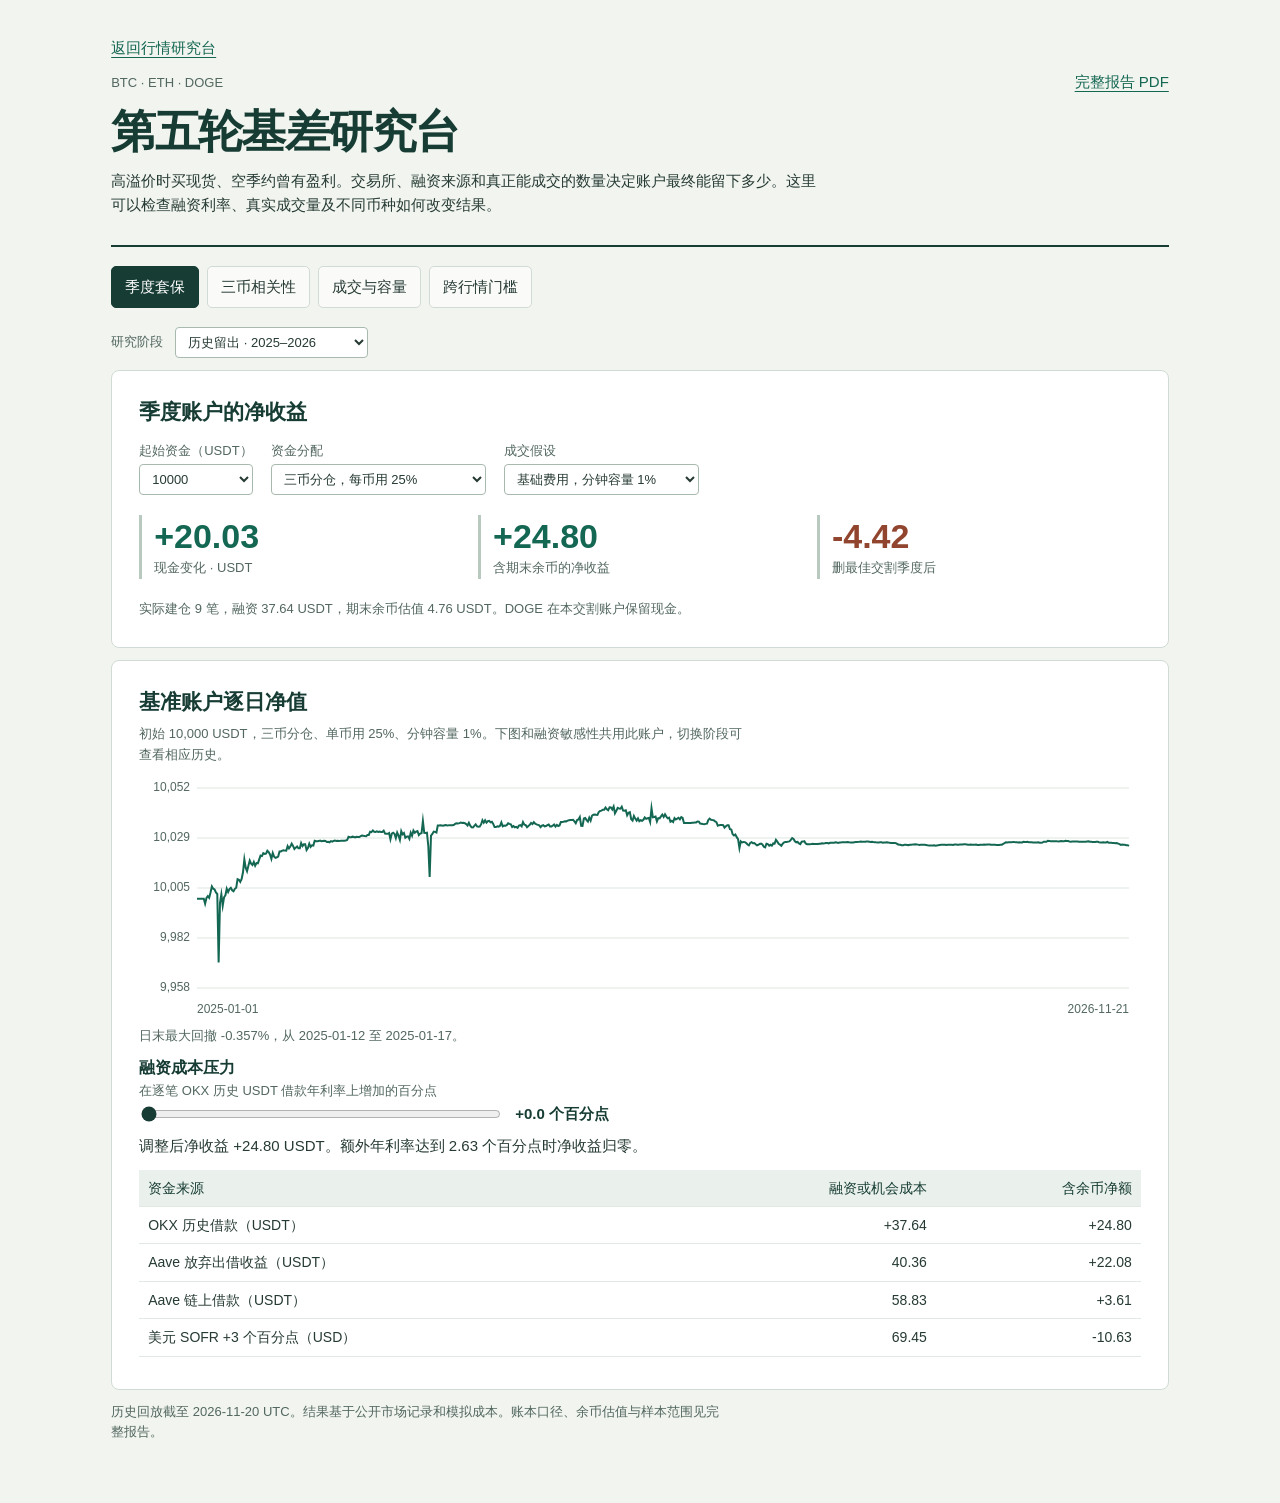
==== basis.html @ 9ad995b1 "Publish installable research dashboard and offline market data support" ====
<!doctype html><html lang="zh-CN"><meta charset="utf-8"><meta name="viewport" content="width=device-width,initial-scale=1"><meta name="theme-color" content="#153e35"><title>第五轮基差研究台 · BTC ETH DOGE</title><style>
:root{color-scheme:light;--ink:#163c33;--fg:#263a34;--muted:#52675f;--hair:#d1dbd5;--bg:#f1f4ef;--paper:#fff;--rise:#146752;--fall:#91452e}*{box-sizing:border-box}body{margin:0;background:var(--bg);color:var(--fg);font:15px/1.6 "Inter","Microsoft YaHei",sans-serif}main{max-width:1160px;margin:auto;padding:32px clamp(14px,4vw,52px) 52px}header{border-bottom:2px solid var(--ink);padding:4px 0 20px}header a,a{color:var(--rise);text-underline-offset:4px}header a{float:right}h1,h2,h3,p{margin:0}h1{color:var(--ink);letter-spacing:-.035em;font-size:clamp(28px,4vw,45px);line-height:1.22;margin:11px 0 9px}h2{font-size:21px;line-height:1.35;color:var(--ink)}h3{font-size:16px;color:var(--ink)}.meta{color:var(--muted);font-size:13px}.bar{display:flex;flex-wrap:wrap;gap:8px;align-items:center;margin:19px 0}.bar button{border:1px solid var(--hair);border-radius:5px;background:#fafbf9;padding:8px 13px;font:inherit;cursor:pointer;color:var(--fg)}.bar button[aria-pressed=true]{background:var(--ink);color:white;border-color:var(--ink)}section[hidden]{display:none}article{padding:clamp(14px,3vw,27px);border:1px solid var(--hair);border-radius:8px;background:var(--paper);margin:12px 0}.controls{display:flex;gap:12px 18px;flex-wrap:wrap;align-items:end;margin:14px 0}label{font-size:13px;color:var(--muted);display:grid;gap:3px}select{border:1px solid #a8b9ae;border-radius:4px;padding:6px 25px 6px 8px;color:var(--fg);background:#fff;font:inherit}p{max-width:85ch;margin:8px 0}.metrics{display:grid;grid-template-columns:repeat(3,minmax(0,1fr));gap:15px;margin:20px 0}.metrics>div{border-left:3px solid #b8cac0;padding-left:12px}.num{font-variant-numeric:tabular-nums;font-size:clamp(21px,3.3vw,34px);font-weight:650;color:var(--ink);line-height:1.25}.pos{color:var(--rise)}.neg{color:var(--fall)}.sub{display:block;color:var(--muted);font-size:13px}.graph{width:100%;height:245px;display:block}.table{overflow:auto;margin:12px 0 5px}table{border-collapse:collapse;width:100%;font-variant-numeric:tabular-nums;font-size:14px}th,td{text-align:right;padding:7px 9px;border-bottom:1px solid #e2e8e3;white-space:nowrap}th:first-child,td:first-child{text-align:left}thead{background:#eaf1ec}th{font-weight:550;color:var(--ink)}.rule{color:var(--muted);font-size:13px}.inline{display:flex;gap:12px;align-items:center;flex-wrap:wrap}input[type=range]{accent-color:var(--ink);width:min(360px,70vw)}output{font-weight:650;color:var(--ink)}a:focus-visible,button:focus-visible,select:focus-visible,input:focus-visible{outline:3px solid #ce893a;outline-offset:3px}@media(max-width:560px){main{padding-top:16px}.metrics{gap:8px}.metrics>div{padding-left:7px}.sub{font-size:12px}.graph{height:214px}.bar{gap:5px}.bar button{font-size:13px;padding:7px 8px}article{border-radius:5px}h2{font-size:18px}}
</style><main><header><a href="./" style="float:none;display:inline-block;margin:0 0 .65rem">返回行情研究台</a><br><a href="./basis.pdf">完整报告 PDF</a><span class="meta">BTC · ETH · DOGE</span><h1>第五轮基差研究台</h1><p>高溢价时买现货、空季约曾有盈利。交易所、融资来源和真正能成交的数量决定账户最终能留下多少。这里可以检查融资利率、真实成交量及不同币种如何改变结果。</p></header>
<nav class="bar" aria-label="研究主题"><button data-tab="carry" aria-pressed="true">季度套保</button><button data-tab="corr" aria-pressed="false">三币相关性</button><button data-tab="execution" aria-pressed="false">成交与容量</button><button data-tab="hurdle" aria-pressed="false">跨行情门槛</button></nav><label class="inline">研究阶段 <select id="period"><option value="holdout">历史留出 · 2025–2026</option><option value="development">开发阶段 · 至 2024 年底</option></select></label>
<section id="hurdle" hidden><article><h2>跨行情的季度入场门槛</h2><p>币安 BTC、ETH 买现货、卖同币币本位季度合约，DOGE 的份额保留现金。只有剩余溢价足以覆盖预估融资、费滑及所选额外余量，策略才尝试开仓。到期前一天按原生手数退出。初始 10,000 USDT。</p><div class="controls"><label>额外到期溢价<select id="extra"><option value="0">0 bp</option><option value="50" selected>50 bp</option><option value="100">100 bp</option><option value="200">200 bp</option></select></label><label>入场和结算费用<select id="hcost"><option value="1">基础费用及滑点</option><option value="2">双倍门槛，双倍费滑</option></select></label><label>每分钟占市场成交量<select id="hcap"><option value=".01">1%</option><option value=".0025">0.25%</option></select></label></div><div id="hresult" aria-live="polite"></div><div class="table" id="hphase"></div><p class="rule">连续账户一行按真实时间结转资金。各年和分段账户独立以 10,000 启动，因此不能将各行相加。现金净额不含余币估值。50 bp 是一个预先列出的观察门槛；2025 年后的历史已用于此前研究。</p></article><article><h2>资金怎样到达交易所</h2><p>2021–2022 年以 Aave V2 债务指数模拟借款利率，后期使用 OKX 逐小时 USDT 借款利率。表内现金已扣利息，未直接扣场外资金转移、链上操作和额外抵押成本。早期基础规则按原生手数的现金盈利 139.66 USDT；同日借还合并的以太坊主网费用代理为 816.40 USDT。</p><p class="rule">历史成交分钟只给出两腿容量估计。排队、分腿时间和合约交割还需用逐笔与盘口复核。</p></article><article><h2>放大本金后能成交多少</h2><p>2025 年第一季只有一组 BTC、ETH 季约机会。按每条现货和期货流水重放，先买币，等待划转，可用数量再开空。</p><div class="controls"><label>钱包本金（USDT）<select id="wallet-seed"><option>1000</option><option>5000</option><option selected>10000</option><option>25000</option><option>50000</option><option>100000</option><option>250000</option><option>1000000</option></select></label><label>划转时间<select id="wallet-lag"><option value="5">5 秒</option><option value="60">60 秒</option></select></label><label>逐笔参与上限<select id="wallet-cap"><option value=".01">1%</option><option value=".0025">0.25%</option></select></label></div><p id="wallet-result" aria-live="polite"></p><div class="table" id="wallet-detail"></div><p class="rule">交易所利率采用历史 OKX 资金价格。Aave V3 按区块利息指数计息，包含同日借还的链费代理。未售余币单列估值。</p></article>
<article><h2>三所永续的前瞻对照</h2><p>2026 年 11 月 21 日，148 轮公开盘口覆盖三个预定决策时点。每腿最高 500 USDT，预定持仓六分钟。九个候选均未跨过费滑和资金门槛。</p><div class="table" id="forward-control"></div><p class="rule">对照组强制尝试当时最优差价，八组双腿开平，另一次 DOGE 未能同步入场。多次观测来自同一个周六，公开挂单仍可撤销。</p></article>
<article><h2>用永续保护尚未套保的现货</h2><p>沿用 2025 年第一季度的双币逐笔回放。选定临时套保比例后，可以看到方向风险少了多少，以及预留保证金对剩余现金的影响。</p><div class="controls"><label>临时永续保护比例<select id="bridge-frac"><option value="0">0%</option><option value=".25">25%</option><option value=".5" selected>50%</option><option value=".75">75%</option><option value="1">100%</option></select></label><label>临时腿费用与滑点<select id="bridge-fees"><option value="1">基础</option><option value="2" selected>双倍</option></select></label></div><div class="table" id="bridge-values"></div><p class="rule">风险按未对冲美元金额乘以持续时间计算。开单采用当时 BTC 永续最低 100 USDT 规则。原现货和季约的费用已用双倍压力，表内金额为两币合计 USDT。</p></article>
<article><h2>同一季度改在最早周一开仓</h2><div class="table" id="timing-values"></div><p class="rule">每个币种季度以相同本金独立计。中间一列事后知道哪些币季会触发，用于分解择季和择时的贡献。</p></article>
<article><h2>闲置资金的收益对照</h2><div class="table" id="idle-values"></div><p class="rule">自有本金 10,000 USDT，按主网 Aave V2/V3 历史出借指数计息。增量假设按原手数无摩擦地存取资金，未扣额外链费，完整费用见 PDF。</p></article>
</section>
<section id="carry"><article><h2>季度账户的净收益</h2><div class="controls"><label>起始资金（USDT）<select id="seed"><option>1000</option><option selected>10000</option><option>100000</option></select></label><label>资金分配<select id="policy"><option value="equal25">三币分仓，每币用 25%</option><option value="equal75">三币分仓，每币用 75%</option><option value="two_full">BTC、ETH 各半，单仓全额</option></select></label><label>成交假设<select id="cost"><option value="base">基础费用，分钟容量 1%</option><option value="double">双倍费滑，容量 1%</option><option value="quarter_capacity">基础费用，容量 0.25%</option></select></label></div><div class="metrics" id="headline"></div><div id="details" class="rule"></div></article><article><h2>基准账户逐日净值</h2><p class="rule">初始 10,000 USDT，三币分仓、单币用 25%、分钟容量 1%。下图和融资敏感性共用此账户，切换阶段可查看相应历史。</p><canvas id="navChart" class="graph" aria-label="日末净值，单位 USDT"></canvas><p id="dd" class="rule"></p><h3>融资成本压力</h3><label for="apr">在逐笔 OKX 历史 USDT 借款年利率上增加的百分点</label><div class="inline"><input id="apr" type="range" min="0" max="8" step=".1" value="0"><output id="aprView"></output></div><p id="interest"></p><div class="table" id="fund"></div></article></section>
<section id="corr" hidden><article><h2>现货同步，基差各自变化</h2><div class="controls"><label>交易所<select id="venue"><option>Binance</option><option>Bybit</option><option>OKX</option></select></label></div><div class="table" id="matrix"></div><p id="decomp" class="rule"></p></article><article><h2>价格差回归能否覆盖四条腿</h2><div class="table" id="four"></div><p class="rule">每条腿至多约 500 USDT，采用成交容量 1%。整套交易需要四次开仓和四次平仓，计入两场所实际资金费。小时报警集中在同一天。</p></article><article><h2>三条永续的收益归因</h2><div class="table" id="beta"></div><p class="rule">每周按滚动贝塔配仓。单周内各币对冲比例会变化，因此仍有现货相对涨跌带来的方向风险。</p></article></section>
<section id="execution" hidden><article><h2>历史买一卖一复核</h2><p class="rule">Deribit 的 BTC、ETH 现货与季度合约按挂单数量回放。延迟 1 秒；只计指定样本日。</p><div class="table" id="bbo"></div></article><article><h2>前瞻盘口取样</h2><p class="rule">2026-11-21 UTC。连续 96 次观测，每 25 秒一次。这里始终显示这次实际采集的盘口；同一时段的连续观测高度相关。</p><div class="controls"><label>目标名义（USDT）<select id="notional"><option>250</option><option selected>750</option><option>2500</option></select></label><label>整组数据最大时差<select id="fresh"><option>1</option><option selected>3</option><option>8</option></select>秒</label><label>币种<select id="asset"><option>BTC</option><option>ETH</option><option>DOGE</option></select></label></div><div class="table" id="books"></div><p class="rule">币安按币本位和线性永续双腿的基础往返费用 20 bp 比较，Deribit 按期限融资及交割门槛比较。盘口可撤销。币安现货深度缺少交易所报价时间，仅能核对请求窗口。</p><div id="gate"></div></article></section><p class="rule">历史回放截至 2026-11-20 UTC。结果基于公开市场记录和模拟成本。账本口径、余币估值与样本范围见完整报告。</p></main>
<script type="application/json" id="study">{"size":[{"period":"development","case":"base","policy":"equal25","seed":1000.0,"cash":3.6770548513,"terminal_inventory":3.8489234034,"marked_net":7.5259782546,"after_best_expiry":3.2359874287,"funded":8,"finance":8.5462628795},{"period":"development","case":"base","policy":"equal25","seed":10000.0,"cash":54.3257608982,"terminal_inventory":6.0551330187,"marked_net":60.3808939169,"after_best_expiry":18.9385125823,"funded":8,"finance":42.7943184778},{"period":"development","case":"base","policy":"equal25","seed":100000.0,"cash":409.0311066328,"terminal_inventory":2.9913430933,"marked_net":412.0224497262,"after_best_expiry":55.3061239382,"funded":8,"finance":216.1212070277},{"period":"development","case":"base","policy":"equal75","seed":1000.0,"cash":9.6647351324,"terminal_inventory":5.8018755491,"marked_net":15.4666106815,"after_best_expiry":4.9475042618,"funded":8,"finance":18.8710211683},{"period":"development","case":"base","policy":"equal75","seed":10000.0,"cash":188.2615620296,"terminal_inventory":1.0785602673,"marked_net":189.3401222969,"after_best_expiry":54.7508758242,"funded":8,"finance":108.2151762759},{"period":"development","case":"base","policy":"equal75","seed":100000.0,"cash":413.8684026494,"terminal_inventory":3.1289520876,"marked_net":416.997354737,"after_best_expiry":55.3323624327,"funded":8,"finance":218.1605666172},{"period":"development","case":"base","policy":"two_full","seed":1000.0,"cash":32.291795083,"terminal_inventory":4.7376584804,"marked_net":37.0294535634,"after_best_expiry":13.4713397934,"funded":8,"finance":29.3565313106},{"period":"development","case":"base","policy":"two_full","seed":10000.0,"cash":312.1714190995,"terminal_inventory":2.997363716,"marked_net":315.1687828155,"after_best_expiry":55.3072022907,"funded":8,"finance":172.2712084214},{"period":"development","case":"base","policy":"two_full","seed":100000.0,"cash":413.8684026493,"terminal_inventory":3.1289520876,"marked_net":416.9973547369,"after_best_expiry":55.3323624326,"funded":8,"finance":218.1605666172},{"period":"development","case":"double","policy":"equal25","seed":1000.0,"cash":3.110241263,"terminal_inventory":3.5607334587,"marked_net":6.6709747217,"after_best_expiry":2.7186793676,"funded":8,"finance":8.5406475371},{"period":"development","case":"double","policy":"equal25","seed":10000.0,"cash":53.5871001939,"terminal_inventory":3.4536724509,"marked_net":57.0407726448,"after_best_expiry":18.0296008924,"funded":8,"finance":42.9224949723},{"period":"development","case":"double","policy":"equal25","seed":100000.0,"cash":381.1649124535,"terminal_inventory":2.0110674548,"marked_net":383.1759799084,"after_best_expiry":47.6487241355,"funded":8,"finance":216.2398087195},{"period":"development","case":"double","policy":"equal75","seed":1000.0,"cash":8.4671262279,"terminal_inventory":4.8210639807,"marked_net":13.2881902086,"after_best_expiry":3.5074118862,"funded":8,"finance":18.8484064014},{"period":"development","case":"double","policy":"equal75","seed":10000.0,"cash":172.4331299156,"terminal_inventory":2.9415573964,"marked_net":175.3746873119,"after_best_expiry":47.9150275419,"funded":8,"finance":108.3002811264},{"period":"development","case":"double","policy":"equal75","seed":100000.0,"cash":385.8079408805,"terminal_inventory":1.9947717709,"marked_net":387.8027126515,"after_best_expiry":47.6458019154,"funded":8,"finance":218.2825022249},{"period":"development","case":"double","policy":"two_full","seed":1000.0,"cash":29.8439376551,"terminal_inventory":3.2767700682,"marked_net":33.1207077233,"after_best_expiry":11.067948703,"funded":8,"finance":29.3062080185},{"period":"development","case":"double","policy":"two_full","seed":10000.0,"cash":289.8545601342,"terminal_inventory":2.0713016009,"marked_net":291.9258617351,"after_best_expiry":47.6595256109,"funded":8,"finance":172.3783623289},{"period":"development","case":"double","policy":"two_full","seed":100000.0,"cash":385.8079408806,"terminal_inventory":1.9947717709,"marked_net":387.8027126515,"after_best_expiry":47.6458019155,"funded":8,"finance":218.2825022249},{"period":"development","case":"quarter_capacity","policy":"equal25","seed":1000.0,"cash":2.7533814596,"terminal_inventory":0.8558306179,"marked_net":3.6092120775,"after_best_expiry":1.2350475041,"funded":6,"finance":5.3422861941},{"period":"development","case":"quarter_capacity","policy":"equal25","seed":10000.0,"cash":49.3340511626,"terminal_inventory":6.134516951,"marked_net":55.4685681136,"after_best_expiry":14.5200490893,"funded":6,"finance":32.0198166846},{"period":"development","case":"quarter_capacity","policy":"equal25","seed":100000.0,"cash":88.7675100765,"terminal_inventory":7.7836775744,"marked_net":96.5511876509,"after_best_expiry":14.9960720265,"funded":6,"finance":52.9937992444},{"period":"development","case":"quarter_capacity","policy":"equal75","seed":1000.0,"cash":12.9332053804,"terminal_inventory":5.6842876867,"marked_net":18.6174930672,"after_best_expiry":7.3529372688,"funded":6,"finance":12.2303735832},{"period":"development","case":"quarter_capacity","policy":"equal75","seed":10000.0,"cash":88.7675100766,"terminal_inventory":7.7836775744,"marked_net":96.551187651,"after_best_expiry":14.9960720265,"funded":6,"finance":52.9937992444},{"period":"development","case":"quarter_capacity","policy":"equal75","seed":100000.0,"cash":88.7675100765,"terminal_inventory":7.7836775744,"marked_net":96.5511876509,"after_best_expiry":14.9960720265,"funded":6,"finance":52.9937992444},{"period":"development","case":"quarter_capacity","policy":"two_full","seed":1000.0,"cash":32.3000667936,"terminal_inventory":4.2610066425,"marked_net":36.561073436,"after_best_expiry":13.3081110444,"funded":6,"finance":22.4923208081},{"period":"development","case":"quarter_capacity","policy":"two_full","seed":10000.0,"cash":88.7675100766,"terminal_inventory":7.7836775744,"marked_net":96.551187651,"after_best_expiry":14.9960720265,"funded":6,"finance":52.9937992444},{"period":"development","case":"quarter_capacity","policy":"two_full","seed":100000.0,"cash":88.7675100765,"terminal_inventory":7.7836775744,"marked_net":96.5511876509,"after_best_expiry":14.9960720265,"funded":6,"finance":52.9937992444},{"period":"holdout","case":"base","policy":"equal25","seed":1000.0,"cash":-6.4931219931,"terminal_inventory":2.7486827195,"marked_net":-3.7444392736,"after_best_expiry":-7.3181585893,"funded":9,"finance":6.0674923554},{"period":"holdout","case":"base","policy":"equal25","seed":10000.0,"cash":20.0344080836,"terminal_inventory":4.7612356863,"marked_net":24.7956437699,"after_best_expiry":-4.4186360855,"funded":9,"finance":37.6385103494},{"period":"holdout","case":"base","policy":"equal25","seed":100000.0,"cash":32.3224438431,"terminal_inventory":1.9785356267,"marked_net":34.3009794698,"after_best_expiry":-3.4784565962,"funded":9,"finance":43.7036394606},{"period":"holdout","case":"base","policy":"equal75","seed":1000.0,"cash":3.9927983656,"terminal_inventory":0.5895564991,"marked_net":4.5823548647,"after_best_expiry":-5.1709504639,"funded":9,"finance":15.1199120366},{"period":"holdout","case":"base","policy":"equal75","seed":10000.0,"cash":32.3224438431,"terminal_inventory":1.9785356267,"marked_net":34.3009794698,"after_best_expiry":-3.4784565962,"funded":9,"finance":43.7036394606},{"period":"holdout","case":"base","policy":"equal75","seed":100000.0,"cash":32.3224438431,"terminal_inventory":1.9785356267,"marked_net":34.3009794698,"after_best_expiry":-3.4784565962,"funded":9,"finance":43.7036394606},{"period":"holdout","case":"base","policy":"two_full","seed":1000.0,"cash":9.7600701439,"terminal_inventory":5.0540523977,"marked_net":14.8141225416,"after_best_expiry":-3.0785436691,"funded":9,"finance":27.5860779931},{"period":"holdout","case":"base","policy":"two_full","seed":10000.0,"cash":32.3224438431,"terminal_inventory":1.9785356267,"marked_net":34.3009794698,"after_best_expiry":-3.4784565962,"funded":9,"finance":43.7036394606},{"period":"holdout","case":"base","policy":"two_full","seed":100000.0,"cash":32.322443843,"terminal_inventory":1.9785356267,"marked_net":34.3009794697,"after_best_expiry":-3.4784565962,"funded":9,"finance":43.7036394606},{"period":"holdout","case":"double","policy":"equal25","seed":1000.0,"cash":-7.0169689789,"terminal_inventory":2.5524197032,"marked_net":-4.4645492757,"after_best_expiry":-7.8528752943,"funded":9,"finance":6.0598871917},{"period":"holdout","case":"double","policy":"equal25","seed":10000.0,"cash":14.8682824318,"terminal_inventory":3.8025825746,"marked_net":18.6708650064,"after_best_expiry":-8.1025417916,"funded":9,"finance":37.5893218316},{"period":"holdout","case":"double","policy":"equal25","seed":100000.0,"cash":25.07266665,"terminal_inventory":0.5638262502,"marked_net":25.6364929002,"after_best_expiry":-8.9522134751,"funded":9,"finance":43.6979537368},{"period":"holdout","case":"double","policy":"equal75","seed":1000.0,"cash":2.1305464503,"terminal_inventory":0.1944431049,"marked_net":2.3249895552,"after_best_expiry":-6.7527754299,"funded":9,"finance":15.0790374613},{"period":"holdout","case":"double","policy":"equal75","seed":10000.0,"cash":25.07266665,"terminal_inventory":0.5638262502,"marked_net":25.6364929002,"after_best_expiry":-8.952213475,"funded":9,"finance":43.6979537368},{"period":"holdout","case":"double","policy":"equal75","seed":100000.0,"cash":25.07266665,"terminal_inventory":0.5638262502,"marked_net":25.6364929002,"after_best_expiry":-8.9522134751,"funded":9,"finance":43.6979537368},{"period":"holdout","case":"double","policy":"two_full","seed":1000.0,"cash":6.2053225459,"terminal_inventory":4.4062072821,"marked_net":10.611529828,"after_best_expiry":-5.9293715982,"funded":9,"finance":27.5110828537},{"period":"holdout","case":"double","policy":"two_full","seed":10000.0,"cash":25.07266665,"terminal_inventory":0.5638262502,"marked_net":25.6364929002,"after_best_expiry":-8.952213475,"funded":9,"finance":43.6979537368},{"period":"holdout","case":"double","policy":"two_full","seed":100000.0,"cash":25.07266665,"terminal_inventory":0.5638262502,"marked_net":25.6364929002,"after_best_expiry":-8.9522134751,"funded":9,"finance":43.6979537368},{"period":"holdout","case":"quarter_capacity","policy":"equal25","seed":1000.0,"cash":-1.9443059256,"terminal_inventory":3.9719928923,"marked_net":2.0276869667,"after_best_expiry":-1.3807503497,"funded":7,"finance":4.4314902528},{"period":"holdout","case":"quarter_capacity","policy":"equal25","seed":10000.0,"cash":-3.9753386453,"terminal_inventory":5.2387418883,"marked_net":1.263403243,"after_best_expiry":-7.8253515603,"funded":7,"finance":10.1254286376},{"period":"holdout","case":"quarter_capacity","policy":"equal25","seed":100000.0,"cash":-3.9753386453,"terminal_inventory":5.2387418883,"marked_net":1.2634032431,"after_best_expiry":-7.8253515603,"funded":7,"finance":10.1254286376},{"period":"holdout","case":"quarter_capacity","policy":"equal75","seed":1000.0,"cash":-3.9119076083,"terminal_inventory":5.2762779807,"marked_net":1.3643703724,"after_best_expiry":-7.7480358251,"funded":7,"finance":10.0868920126},{"period":"holdout","case":"quarter_capacity","policy":"equal75","seed":10000.0,"cash":-3.9753386453,"terminal_inventory":5.2387418883,"marked_net":1.263403243,"after_best_expiry":-7.8253515603,"funded":7,"finance":10.1254286376},{"period":"holdout","case":"quarter_capacity","policy":"equal75","seed":100000.0,"cash":-3.9753386453,"terminal_inventory":5.2387418883,"marked_net":1.2634032431,"after_best_expiry":-7.8253515603,"funded":7,"finance":10.1254286376},{"period":"holdout","case":"quarter_capacity","policy":"two_full","seed":1000.0,"cash":-3.9753386453,"terminal_inventory":5.2387418883,"marked_net":1.263403243,"after_best_expiry":-7.8253515603,"funded":7,"finance":10.1254286376},{"period":"holdout","case":"quarter_capacity","policy":"two_full","seed":10000.0,"cash":-3.9753386453,"terminal_inventory":5.2387418883,"marked_net":1.263403243,"after_best_expiry":-7.8253515603,"funded":7,"finance":10.1254286376},{"period":"holdout","case":"quarter_capacity","policy":"two_full","seed":100000.0,"cash":-3.9753386453,"terminal_inventory":5.2387418883,"marked_net":1.2634032431,"after_best_expiry":-7.8253515603,"funded":7,"finance":10.1254286376}],"nav":[{"period":"development","date":"2023-01-01","nav":10000.0},{"period":"development","date":"2023-01-02","nav":10000.0},{"period":"development","date":"2023-01-03","nav":10000.0},{"period":"development","date":"2023-01-04","nav":10000.0},{"period":"development","date":"2023-01-05","nav":10000.0},{"period":"development","date":"2023-01-06","nav":10000.0},{"period":"development","date":"2023-01-07","nav":10000.0},{"period":"development","date":"2023-01-08","nav":10000.0},{"period":"development","date":"2023-01-09","nav":10000.0},{"period":"development","date":"2023-01-10","nav":10000.0},{"period":"development","date":"2023-01-11","nav":10000.0},{"period":"development","date":"2023-01-12","nav":10000.0},{"period":"development","date":"2023-01-13","nav":10000.0},{"period":"development","date":"2023-01-14","nav":10000.0},{"period":"development","date":"2023-01-15","nav":10000.0},{"period":"development","date":"2023-01-16","nav":10000.0},{"period":"development","date":"2023-01-17","nav":10000.0},{"period":"development","date":"2023-01-18","nav":10000.0},{"period":"development","date":"2023-01-19","nav":10000.0},{"period":"development","date":"2023-01-20","nav":10000.0},{"period":"development","date":"2023-01-21","nav":10000.0},{"period":"development","date":"2023-01-22","nav":10000.0},{"period":"development","date":"2023-01-23","nav":10000.0},{"period":"development","date":"2023-01-24","nav":10000.0},{"period":"development","date":"2023-01-25","nav":10000.0},{"period":"development","date":"2023-01-26","nav":10000.0},{"period":"development","date":"2023-01-27","nav":10000.0},{"period":"development","date":"2023-01-28","nav":10000.0},{"period":"development","date":"2023-01-29","nav":10000.0},{"period":"development","date":"2023-01-30","nav":10000.0},{"period":"development","date":"2023-01-31","nav":10000.0},{"period":"development","date":"2023-02-01","nav":10000.0},{"period":"development","date":"2023-02-02","nav":10000.0},{"period":"development","date":"2023-02-03","nav":10000.0},{"period":"development","date":"2023-02-04","nav":10000.0},{"period":"development","date":"2023-02-05","nav":10000.0},{"period":"development","date":"2023-02-06","nav":10000.0},{"period":"development","date":"2023-02-07","nav":10000.0},{"period":"development","date":"2023-02-08","nav":10000.0},{"period":"development","date":"2023-02-09","nav":10000.0},{"period":"development","date":"2023-02-10","nav":10000.0},{"period":"development","date":"2023-02-11","nav":10000.0},{"period":"development","date":"2023-02-12","nav":10000.0},{"period":"development","date":"2023-02-13","nav":10000.0},{"period":"development","date":"2023-02-14","nav":10000.0},{"period":"development","date":"2023-02-15","nav":10000.0},{"period":"development","date":"2023-02-16","nav":10000.0},{"period":"development","date":"2023-02-17","nav":10000.0},{"period":"development","date":"2023-02-18","nav":10000.0},{"period":"development","date":"2023-02-19","nav":10000.0},{"period":"development","date":"2023-02-20","nav":10000.0},{"period":"development","date":"2023-02-21","nav":10000.0},{"period":"development","date":"2023-02-22","nav":10000.0},{"period":"development","date":"2023-02-23","nav":10000.0},{"period":"development","date":"2023-02-24","nav":10000.0},{"period":"development","date":"2023-02-25","nav":10000.0},{"period":"development","date":"2023-02-26","nav":10000.0},{"period":"development","date":"2023-02-27","nav":10000.0},{"period":"development","date":"2023-02-28","nav":10000.0},{"period":"development","date":"2023-03-01","nav":10000.0},{"period":"development","date":"2023-03-02","nav":10000.0},{"period":"development","date":"2023-03-03","nav":10000.0},{"period":"development","date":"2023-03-04","nav":10000.0},{"period":"development","date":"2023-03-05","nav":10000.0},{"period":"development","date":"2023-03-06","nav":10000.0},{"period":"development","date":"2023-03-07","nav":10000.0},{"period":"development","date":"2023-03-08","nav":10000.0},{"period":"development","date":"2023-03-09","nav":10000.0},{"period":"development","date":"2023-03-10","nav":10000.0},{"period":"development","date":"2023-03-11","nav":10000.0},{"period":"development","date":"2023-03-12","nav":10000.0},{"period":"development","date":"2023-03-13","nav":10000.0},{"period":"development","date":"2023-03-14","nav":10000.0},{"period":"development","date":"2023-03-15","nav":10000.0},{"period":"development","date":"2023-03-16","nav":10000.0},{"period":"development","date":"2023-03-17","nav":10000.0},{"period":"development","date":"2023-03-18","nav":10000.0},{"period":"development","date":"2023-03-19","nav":10000.0},{"period":"development","date":"2023-03-20","nav":10000.0},{"period":"development","date":"2023-03-21","nav":10000.0},{"period":"development","date":"2023-03-22","nav":10000.0},{"period":"development","date":"2023-03-23","nav":10000.0},{"period":"development","date":"2023-03-24","nav":10000.0},{"period":"development","date":"2023-03-25","nav":10000.0},{"period":"development","date":"2023-03-26","nav":10000.0},{"period":"development","date":"2023-03-27","nav":10000.0},{"period":"development","date":"2023-03-28","nav":10000.0},{"period":"development","date":"2023-03-29","nav":10000.0},{"period":"development","date":"2023-03-30","nav":10000.0},{"period":"development","date":"2023-03-31","nav":10000.0},{"period":"development","date":"2023-04-01","nav":10000.0},{"period":"development","date":"2023-04-02","nav":10000.0},{"period":"development","date":"2023-04-03","nav":10000.0},{"period":"development","date":"2023-04-04","nav":10000.0},{"period":"development","date":"2023-04-05","nav":10000.0},{"period":"development","date":"2023-04-06","nav":10000.0},{"period":"development","date":"2023-04-07","nav":10000.0},{"period":"development","date":"2023-04-08","nav":10000.0},{"period":"development","date":"2023-04-09","nav":10000.0},{"period":"development","date":"2023-04-10","nav":10000.0},{"period":"development","date":"2023-04-11","nav":10000.0},{"period":"development","date":"2023-04-12","nav":10000.0},{"period":"development","date":"2023-04-13","nav":10000.0},{"period":"development","date":"2023-04-14","nav":10000.0},{"period":"development","date":"2023-04-15","nav":10000.0},{"period":"development","date":"2023-04-16","nav":10000.0},{"period":"development","date":"2023-04-17","nav":10000.0},{"period":"development","date":"2023-04-18","nav":10000.0},{"period":"development","date":"2023-04-19","nav":10000.0},{"period":"development","date":"2023-04-20","nav":10000.0},{"period":"development","date":"2023-04-21","nav":10000.0},{"period":"development","date":"2023-04-22","nav":10000.0},{"period":"development","date":"2023-04-23","nav":10000.0},{"period":"development","date":"2023-04-24","nav":10000.0},{"period":"development","date":"2023-04-25","nav":10000.0},{"period":"development","date":"2023-04-26","nav":10000.0},{"period":"development","date":"2023-04-27","nav":10000.0},{"period":"development","date":"2023-04-28","nav":10000.0},{"period":"development","date":"2023-04-29","nav":10000.0},{"period":"development","date":"2023-04-30","nav":10000.0},{"period":"development","date":"2023-05-01","nav":10000.0},{"period":"development","date":"2023-05-02","nav":10000.0},{"period":"development","date":"2023-05-03","nav":10000.0},{"period":"development","date":"2023-05-04","nav":10000.0},{"period":"development","date":"2023-05-05","nav":10000.0},{"period":"development","date":"2023-05-06","nav":10000.0},{"period":"development","date":"2023-05-07","nav":10000.0},{"period":"development","date":"2023-05-08","nav":10000.0},{"period":"development","date":"2023-05-09","nav":10000.0},{"period":"development","date":"2023-05-10","nav":10000.0},{"period":"development","date":"2023-05-11","nav":10000.0},{"period":"development","date":"2023-05-12","nav":10000.0},{"period":"development","date":"2023-05-13","nav":10000.0},{"period":"development","date":"2023-05-14","nav":10000.0},{"period":"development","date":"2023-05-15","nav":10000.0},{"period":"development","date":"2023-05-16","nav":10000.0},{"period":"development","date":"2023-05-17","nav":10000.0},{"period":"development","date":"2023-05-18","nav":10000.0},{"period":"development","date":"2023-05-19","nav":10000.0},{"period":"development","date":"2023-05-20","nav":10000.0},{"period":"development","date":"2023-05-21","nav":10000.0},{"period":"development","date":"2023-05-22","nav":10000.0},{"period":"development","date":"2023-05-23","nav":10000.0},{"period":"development","date":"2023-05-24","nav":10000.0},{"period":"development","date":"2023-05-25","nav":10000.0},{"period":"development","date":"2023-05-26","nav":10000.0},{"period":"development","date":"2023-05-27","nav":10000.0},{"period":"development","date":"2023-05-28","nav":10000.0},{"period":"development","date":"2023-05-29","nav":10000.0},{"period":"development","date":"2023-05-30","nav":10000.0},{"period":"development","date":"2023-05-31","nav":10000.0},{"period":"development","date":"2023-06-01","nav":10000.0},{"period":"development","date":"2023-06-02","nav":10000.0},{"period":"development","date":"2023-06-03","nav":10000.0},{"period":"development","date":"2023-06-04","nav":10000.0},{"period":"development","date":"2023-06-05","nav":10000.0},{"period":"development","date":"2023-06-06","nav":10000.0},{"period":"development","date":"2023-06-07","nav":10000.0},{"period":"development","date":"2023-06-08","nav":10000.0},{"period":"development","date":"2023-06-09","nav":10000.0},{"period":"development","date":"2023-06-10","nav":10000.0},{"period":"development","date":"2023-06-11","nav":10000.0},{"period":"development","date":"2023-06-12","nav":10000.0},{"period":"development","date":"2023-06-13","nav":10000.0},{"period":"development","date":"2023-06-14","nav":10000.0},{"period":"development","date":"2023-06-15","nav":10000.0},{"period":"development","date":"2023-06-16","nav":10000.0},{"period":"development","date":"2023-06-17","nav":10000.0},{"period":"development","date":"2023-06-18","nav":10000.0},{"period":"development","date":"2023-06-19","nav":10000.0},{"period":"development","date":"2023-06-20","nav":10000.0},{"period":"development","date":"2023-06-21","nav":10000.0},{"period":"development","date":"2023-06-22","nav":10000.0},{"period":"development","date":"2023-06-23","nav":10000.0},{"period":"development","date":"2023-06-24","nav":10000.0},{"period":"development","date":"2023-06-25","nav":10000.0},{"period":"development","date":"2023-06-26","nav":10000.0},{"period":"development","date":"2023-06-27","nav":10000.0},{"period":"development","date":"2023-06-28","nav":10000.0},{"period":"development","date":"2023-06-29","nav":10000.0},{"period":"development","date":"2023-06-30","nav":10000.0},{"period":"development","date":"2023-07-01","nav":10000.0},{"period":"development","date":"2023-07-02","nav":10000.0},{"period":"development","date":"2023-07-03","nav":10000.0},{"period":"development","date":"2023-07-04","nav":10000.0},{"period":"development","date":"2023-07-05","nav":10000.0},{"period":"development","date":"2023-07-06","nav":10000.0},{"period":"development","date":"2023-07-07","nav":10000.0},{"period":"development","date":"2023-07-08","nav":10000.0},{"period":"development","date":"2023-07-09","nav":10000.0},{"period":"development","date":"2023-07-10","nav":10000.0},{"period":"development","date":"2023-07-11","nav":10000.0},{"period":"development","date":"2023-07-12","nav":10000.0},{"period":"development","date":"2023-07-13","nav":10000.0},{"period":"development","date":"2023-07-14","nav":10000.0},{"period":"development","date":"2023-07-15","nav":10000.0},{"period":"development","date":"2023-07-16","nav":10000.0},{"period":"development","date":"2023-07-17","nav":10000.0},{"period":"development","date":"2023-07-18","nav":10000.0},{"period":"development","date":"2023-07-19","nav":10000.0},{"period":"development","date":"2023-07-20","nav":10000.0},{"period":"development","date":"2023-07-21","nav":10000.0},{"period":"development","date":"2023-07-22","nav":10000.0},{"period":"development","date":"2023-07-23","nav":10000.0},{"period":"development","date":"2023-07-24","nav":10000.0},{"period":"development","date":"2023-07-25","nav":10000.0},{"period":"development","date":"2023-07-26","nav":10000.0},{"period":"development","date":"2023-07-27","nav":10000.0},{"period":"development","date":"2023-07-28","nav":10000.0},{"period":"development","date":"2023-07-29","nav":10000.0},{"period":"development","date":"2023-07-30","nav":10000.0},{"period":"development","date":"2023-07-31","nav":10000.0},{"period":"development","date":"2023-08-01","nav":10000.0},{"period":"development","date":"2023-08-02","nav":10000.0},{"period":"development","date":"2023-08-03","nav":10000.0},{"period":"development","date":"2023-08-04","nav":10000.0},{"period":"development","date":"2023-08-05","nav":10000.0},{"period":"development","date":"2023-08-06","nav":10000.0},{"period":"development","date":"2023-08-07","nav":10000.0},{"period":"development","date":"2023-08-08","nav":10000.0},{"period":"development","date":"2023-08-09","nav":10000.0},{"period":"development","date":"2023-08-10","nav":10000.0},{"period":"development","date":"2023-08-11","nav":10000.0},{"period":"development","date":"2023-08-12","nav":10000.0},{"period":"development","date":"2023-08-13","nav":10000.0},{"period":"development","date":"2023-08-14","nav":10000.0},{"period":"development","date":"2023-08-15","nav":10000.0},{"period":"development","date":"2023-08-16","nav":10000.0},{"period":"development","date":"2023-08-17","nav":10000.0},{"period":"development","date":"2023-08-18","nav":10000.0},{"period":"development","date":"2023-08-19","nav":10000.0},{"period":"development","date":"2023-08-20","nav":10000.0},{"period":"development","date":"2023-08-21","nav":10000.0},{"period":"development","date":"2023-08-22","nav":10000.0},{"period":"development","date":"2023-08-23","nav":10000.0},{"period":"development","date":"2023-08-24","nav":10000.0},{"period":"development","date":"2023-08-25","nav":10000.0},{"period":"development","date":"2023-08-26","nav":10000.0},{"period":"development","date":"2023-08-27","nav":10000.0},{"period":"development","date":"2023-08-28","nav":10000.0},{"period":"development","date":"2023-08-29","nav":10000.0},{"period":"development","date":"2023-08-30","nav":10000.0},{"period":"development","date":"2023-08-31","nav":10000.0},{"period":"development","date":"2023-09-01","nav":10000.0},{"period":"development","date":"2023-09-02","nav":10000.0},{"period":"development","date":"2023-09-03","nav":10000.0},{"period":"development","date":"2023-09-04","nav":10000.0},{"period":"development","date":"2023-09-05","nav":10000.0},{"period":"development","date":"2023-09-06","nav":10000.0},{"period":"development","date":"2023-09-07","nav":10000.0},{"period":"development","date":"2023-09-08","nav":10000.0},{"period":"development","date":"2023-09-09","nav":10000.0},{"period":"development","date":"2023-09-10","nav":10000.0},{"period":"development","date":"2023-09-11","nav":10000.0},{"period":"development","date":"2023-09-12","nav":10000.0},{"period":"development","date":"2023-09-13","nav":10000.0},{"period":"development","date":"2023-09-14","nav":10000.0},{"period":"development","date":"2023-09-15","nav":10000.0},{"period":"development","date":"2023-09-16","nav":10000.0},{"period":"development","date":"2023-09-17","nav":10000.0},{"period":"development","date":"2023-09-18","nav":10000.0},{"period":"development","date":"2023-09-19","nav":10000.0},{"period":"development","date":"2023-09-20","nav":10000.0},{"period":"development","date":"2023-09-21","nav":10000.0},{"period":"development","date":"2023-09-22","nav":10000.0},{"period":"development","date":"2023-09-23","nav":10000.0},{"period":"development","date":"2023-09-24","nav":10000.0},{"period":"development","date":"2023-09-25","nav":10000.0},{"period":"development","date":"2023-09-26","nav":10000.0},{"period":"development","date":"2023-09-27","nav":10000.0},{"period":"development","date":"2023-09-28","nav":10000.0},{"period":"development","date":"2023-09-29","nav":10000.0},{"period":"development","date":"2023-09-30","nav":10000.0},{"period":"development","date":"2023-10-01","nav":10000.0},{"period":"development","date":"2023-10-02","nav":10000.0},{"period":"development","date":"2023-10-03","nav":10000.0},{"period":"development","date":"2023-10-04","nav":10000.0},{"period":"development","date":"2023-10-05","nav":10000.0},{"period":"development","date":"2023-10-06","nav":10000.0},{"period":"development","date":"2023-10-07","nav":10000.0},{"period":"development","date":"2023-10-08","nav":10000.0},{"period":"development","date":"2023-10-09","nav":10000.0},{"period":"development","date":"2023-10-10","nav":10000.0},{"period":"development","date":"2023-10-11","nav":10000.0},{"period":"development","date":"2023-10-12","nav":10000.0},{"period":"development","date":"2023-10-13","nav":10000.0},{"period":"development","date":"2023-10-14","nav":10000.0},{"period":"development","date":"2023-10-15","nav":10000.0},{"period":"development","date":"2023-10-16","nav":10000.0},{"period":"development","date":"2023-10-17","nav":10000.0},{"period":"development","date":"2023-10-18","nav":10000.0},{"period":"development","date":"2023-10-19","nav":10000.0},{"period":"development","date":"2023-10-20","nav":10000.0},{"period":"development","date":"2023-10-21","nav":10000.0},{"period":"development","date":"2023-10-22","nav":10000.0},{"period":"development","date":"2023-10-23","nav":10000.0},{"period":"development","date":"2023-10-24","nav":10000.0},{"period":"development","date":"2023-10-25","nav":10000.0},{"period":"development","date":"2023-10-26","nav":10000.0},{"period":"development","date":"2023-10-27","nav":10000.0},{"period":"development","date":"2023-10-28","nav":10000.0},{"period":"development","date":"2023-10-29","nav":10000.0},{"period":"development","date":"2023-10-30","nav":10000.0},{"period":"development","date":"2023-10-31","nav":10000.0},{"period":"development","date":"2023-11-01","nav":10000.0},{"period":"development","date":"2023-11-02","nav":10000.0},{"period":"development","date":"2023-11-03","nav":10000.0},{"period":"development","date":"2023-11-04","nav":10000.0},{"period":"development","date":"2023-11-05","nav":10000.0},{"period":"development","date":"2023-11-06","nav":10000.0},{"period":"development","date":"2023-11-07","nav":10000.0},{"period":"development","date":"2023-11-08","nav":10000.0},{"period":"development","date":"2023-11-09","nav":10000.0},{"period":"development","date":"2023-11-10","nav":10000.0},{"period":"development","date":"2023-11-11","nav":10000.0},{"period":"development","date":"2023-11-12","nav":10000.0},{"period":"development","date":"2023-11-13","nav":10000.0},{"period":"development","date":"2023-11-14","nav":10000.0},{"period":"development","date":"2023-11-15","nav":10000.0},{"period":"development","date":"2023-11-16","nav":10000.0},{"period":"development","date":"2023-11-17","nav":10000.0},{"period":"development","date":"2023-11-18","nav":10000.0},{"period":"development","date":"2023-11-19","nav":10000.0},{"period":"development","date":"2023-11-20","nav":10000.0},{"period":"development","date":"2023-11-21","nav":10000.0},{"period":"development","date":"2023-11-22","nav":10000.0},{"period":"development","date":"2023-11-23","nav":10000.0},{"period":"development","date":"2023-11-24","nav":10000.0},{"period":"development","date":"2023-11-25","nav":10000.0},{"period":"development","date":"2023-11-26","nav":10000.0},{"period":"development","date":"2023-11-27","nav":10000.0},{"period":"development","date":"2023-11-28","nav":10000.0},{"period":"development","date":"2023-11-29","nav":10000.0},{"period":"development","date":"2023-11-30","nav":10000.0},{"period":"development","date":"2023-12-01","nav":10000.0},{"period":"development","date":"2023-12-02","nav":10000.0},{"period":"development","date":"2023-12-03","nav":10000.0},{"period":"development","date":"2023-12-04","nav":10000.0},{"period":"development","date":"2023-12-05","nav":10000.0},{"period":"development","date":"2023-12-06","nav":10000.0},{"period":"development","date":"2023-12-07","nav":10000.0},{"period":"development","date":"2023-12-08","nav":10000.0},{"period":"development","date":"2023-12-09","nav":10000.0},{"period":"development","date":"2023-12-10","nav":10000.0},{"period":"development","date":"2023-12-11","nav":10000.0},{"period":"development","date":"2023-12-12","nav":10000.0},{"period":"development","date":"2023-12-13","nav":10000.0},{"period":"development","date":"2023-12-14","nav":10000.0},{"period":"development","date":"2023-12-15","nav":10000.0},{"period":"development","date":"2023-12-16","nav":10000.0},{"period":"development","date":"2023-12-17","nav":10000.0},{"period":"development","date":"2023-12-18","nav":10000.0},{"period":"development","date":"2023-12-19","nav":10000.0},{"period":"development","date":"2023-12-20","nav":10000.0},{"period":"development","date":"2023-12-21","nav":10000.0},{"period":"development","date":"2023-12-22","nav":10000.0},{"period":"development","date":"2023-12-23","nav":10000.0},{"period":"development","date":"2023-12-24","nav":10000.0},{"period":"development","date":"2023-12-25","nav":10000.0},{"period":"development","date":"2023-12-26","nav":10000.0},{"period":"development","date":"2023-12-27","nav":10000.0},{"period":"development","date":"2023-12-28","nav":10000.0},{"period":"development","date":"2023-12-29","nav":10000.0},{"period":"development","date":"2023-12-30","nav":10000.0},{"period":"development","date":"2023-12-31","nav":10000.0},{"period":"development","date":"2024-01-01","nav":10000.0},{"period":"development","date":"2024-01-02","nav":10000.0},{"period":"development","date":"2024-01-03","nav":10000.0},{"period":"development","date":"2024-01-04","nav":10000.0},{"period":"development","date":"2024-01-05","nav":10000.0},{"period":"development","date":"2024-01-06","nav":10000.0},{"period":"development","date":"2024-01-07","nav":10000.0},{"period":"development","date":"2024-01-08","nav":10000.0},{"period":"development","date":"2024-01-09","nav":9999.3949923631},{"period":"development","date":"2024-01-10","nav":9999.5366880038},{"period":"development","date":"2024-01-11","nav":9999.552396424},{"period":"development","date":"2024-01-12","nav":10000.2318765214},{"period":"development","date":"2024-01-13","nav":10001.3193608676},{"period":"development","date":"2024-01-14","nav":10001.2953573328},{"period":"development","date":"2024-01-15","nav":10002.6654917529},{"period":"development","date":"2024-01-16","nav":10001.9815187407},{"period":"development","date":"2024-01-17","nav":10001.4246076036},{"period":"development","date":"2024-01-18","nav":10001.2595977955},{"period":"development","date":"2024-01-19","nav":10001.8009246473},{"period":"development","date":"2024-01-20","nav":10001.5502378234},{"period":"development","date":"2024-01-21","nav":10001.7846474815},{"period":"development","date":"2024-01-22","nav":10001.979050305},{"period":"development","date":"2024-01-23","nav":10001.9706928696},{"period":"development","date":"2024-01-24","nav":10001.0486881691},{"period":"development","date":"2024-01-25","nav":10002.1427825509},{"period":"development","date":"2024-01-26","nav":10001.6341098733},{"period":"development","date":"2024-01-27","nav":10002.0761825441},{"period":"development","date":"2024-01-28","nav":10001.8864832504},{"period":"development","date":"2024-01-29","nav":10001.708059006},{"period":"development","date":"2024-01-30","nav":10001.6487015266},{"period":"development","date":"2024-01-31","nav":10001.8000560501},{"period":"development","date":"2024-02-01","nav":10002.0558761737},{"period":"development","date":"2024-02-02","nav":10001.9328015546},{"period":"development","date":"2024-02-03","nav":10000.9233238875},{"period":"development","date":"2024-02-04","nav":10002.2729469552},{"period":"development","date":"2024-02-05","nav":10002.2444088969},{"period":"development","date":"2024-02-06","nav":10002.2499638178},{"period":"development","date":"2024-02-07","nav":10002.1511079188},{"period":"development","date":"2024-02-08","nav":10002.2299489589},{"period":"development","date":"2024-02-09","nav":10002.0282627446},{"period":"development","date":"2024-02-10","nav":10002.1790474401},{"period":"development","date":"2024-02-11","nav":10001.8843734084},{"period":"development","date":"2024-02-12","nav":10000.7882839828},{"period":"development","date":"2024-02-13","nav":10000.6816377102},{"period":"development","date":"2024-02-14","nav":10001.1021717217},{"period":"development","date":"2024-02-15","nav":10000.4180373518},{"period":"development","date":"2024-02-16","nav":10000.5844610577},{"period":"development","date":"2024-02-17","nav":10000.4951070787},{"period":"development","date":"2024-02-18","nav":10000.4397798584},{"period":"development","date":"2024-02-19","nav":10000.0520280164},{"period":"development","date":"2024-02-20","nav":9999.7498381109},{"period":"development","date":"2024-02-21","nav":10000.0474037115},{"period":"development","date":"2024-02-22","nav":10000.5021208341},{"period":"development","date":"2024-02-23","nav":10000.3467461051},{"period":"development","date":"2024-02-24","nav":10000.5541133311},{"period":"development","date":"2024-02-25","nav":10000.0905058549},{"period":"development","date":"2024-02-26","nav":10000.0171297424},{"period":"development","date":"2024-02-27","nav":9999.4198106743},{"period":"development","date":"2024-02-28","nav":9999.5399828027},{"period":"development","date":"2024-02-29","nav":9999.4646682775},{"period":"development","date":"2024-03-01","nav":9999.7644392354},{"period":"development","date":"2024-03-02","nav":9999.5472419017},{"period":"development","date":"2024-03-03","nav":9999.0869091602},{"period":"development","date":"2024-03-04","nav":9998.0806862778},{"period":"development","date":"2024-03-05","nav":9997.9448143263},{"period":"development","date":"2024-03-06","nav":9998.576080059},{"period":"development","date":"2024-03-07","nav":9998.7131883524},{"period":"development","date":"2024-03-08","nav":9997.8272420107},{"period":"development","date":"2024-03-09","nav":9997.9680126253},{"period":"development","date":"2024-03-10","nav":9997.2416213855},{"period":"development","date":"2024-03-11","nav":9997.1069548083},{"period":"development","date":"2024-03-12","nav":9997.0430575862},{"period":"development","date":"2024-03-13","nav":9997.3119949501},{"period":"development","date":"2024-03-14","nav":9997.383797921},{"period":"development","date":"2024-03-15","nav":9997.8724509379},{"period":"development","date":"2024-03-16","nav":9998.5316109673},{"period":"development","date":"2024-03-17","nav":9998.5616438255},{"period":"development","date":"2024-03-18","nav":9998.5858853388},{"period":"development","date":"2024-03-19","nav":9998.8563651105},{"period":"development","date":"2024-03-20","nav":9999.6781310887},{"period":"development","date":"2024-03-21","nav":9998.6193741626},{"period":"development","date":"2024-03-22","nav":9998.8254607887},{"period":"development","date":"2024-03-23","nav":9996.9847234264},{"period":"development","date":"2024-03-24","nav":9998.9333152329},{"period":"development","date":"2024-03-25","nav":9999.0545588371},{"period":"development","date":"2024-03-26","nav":9999.6786921972},{"period":"development","date":"2024-03-27","nav":9998.696980645},{"period":"development","date":"2024-03-28","nav":9998.5602749802},{"period":"development","date":"2024-03-29","nav":9998.5110694465},{"period":"development","date":"2024-03-30","nav":9997.9087787785},{"period":"development","date":"2024-03-31","nav":9997.8831680083},{"period":"development","date":"2024-04-01","nav":9998.0330123682},{"period":"development","date":"2024-04-02","nav":9997.8790780122},{"period":"development","date":"2024-04-03","nav":9997.5063465555},{"period":"development","date":"2024-04-04","nav":9997.5745719345},{"period":"development","date":"2024-04-05","nav":9997.7525547134},{"period":"development","date":"2024-04-06","nav":9997.7060266905},{"period":"development","date":"2024-04-07","nav":9997.7902163396},{"period":"development","date":"2024-04-08","nav":9997.8479875138},{"period":"development","date":"2024-04-09","nav":9985.6395951716},{"period":"development","date":"2024-04-10","nav":9999.5641561117},{"period":"development","date":"2024-04-11","nav":9998.5074435069},{"period":"development","date":"2024-04-12","nav":10000.1414293485},{"period":"development","date":"2024-04-13","nav":10013.1708026759},{"period":"development","date":"2024-04-14","nav":10027.872293412},{"period":"development","date":"2024-04-15","nav":10022.7016582434},{"period":"development","date":"2024-04-16","nav":10021.7192696818},{"period":"development","date":"2024-04-17","nav":10021.8392525882},{"period":"development","date":"2024-04-18","nav":10028.1403538498},{"period":"development","date":"2024-04-19","nav":10025.4978184238},{"period":"development","date":"2024-04-20","nav":10031.8489038996},{"period":"development","date":"2024-04-21","nav":10028.5669663192},{"period":"development","date":"2024-04-22","nav":10027.2933139994},{"period":"development","date":"2024-04-23","nav":10026.5814936786},{"period":"development","date":"2024-04-24","nav":10025.4099040821},{"period":"development","date":"2024-04-25","nav":10028.7891808441},{"period":"development","date":"2024-04-26","nav":10033.9627206058},{"period":"development","date":"2024-04-27","nav":10033.2591629434},{"period":"development","date":"2024-04-28","nav":10034.3580479844},{"period":"development","date":"2024-04-29","nav":10032.7384952163},{"period":"development","date":"2024-04-30","nav":10034.6921430432},{"period":"development","date":"2024-05-01","nav":10037.9651230559},{"period":"development","date":"2024-05-02","nav":10038.3290849876},{"period":"development","date":"2024-05-03","nav":10042.3142170795},{"period":"development","date":"2024-05-04","nav":10033.3768434148},{"period":"development","date":"2024-05-05","nav":10031.8497708368},{"period":"development","date":"2024-05-06","nav":10033.5265671851},{"period":"development","date":"2024-05-07","nav":10032.528027521},{"period":"development","date":"2024-05-08","nav":10031.3025285568},{"period":"development","date":"2024-05-09","nav":10031.8440601261},{"period":"development","date":"2024-05-10","nav":10033.6381841797},{"period":"development","date":"2024-05-11","nav":10034.4691012398},{"period":"development","date":"2024-05-12","nav":10037.3072336968},{"period":"development","date":"2024-05-13","nav":10035.2082701486},{"period":"development","date":"2024-05-14","nav":10034.7163671548},{"period":"development","date":"2024-05-15","nav":10033.3495003335},{"period":"development","date":"2024-05-16","nav":10033.670823729},{"period":"development","date":"2024-05-17","nav":10033.2956602099},{"period":"development","date":"2024-05-18","nav":10030.3724961869},{"period":"development","date":"2024-05-19","nav":10030.6639915652},{"period":"development","date":"2024-05-20","nav":10032.3551913823},{"period":"development","date":"2024-05-21","nav":10027.4120969569},{"period":"development","date":"2024-05-22","nav":10026.3116877248},{"period":"development","date":"2024-05-23","nav":10028.0362660879},{"period":"development","date":"2024-05-24","nav":10025.9985898682},{"period":"development","date":"2024-05-25","nav":10029.221459455},{"period":"development","date":"2024-05-26","nav":10030.0211591174},{"period":"development","date":"2024-05-27","nav":10028.758693949},{"period":"development","date":"2024-05-28","nav":10025.882621473},{"period":"development","date":"2024-05-29","nav":10027.5534550183},{"period":"development","date":"2024-05-30","nav":10032.0002946593},{"period":"development","date":"2024-05-31","nav":10030.4631431718},{"period":"development","date":"2024-06-01","nav":10029.7760236127},{"period":"development","date":"2024-06-02","nav":10028.1927144402},{"period":"development","date":"2024-06-03","nav":10029.1189638624},{"period":"development","date":"2024-06-04","nav":10028.4473577687},{"period":"development","date":"2024-06-05","nav":10028.3422173804},{"period":"development","date":"2024-06-06","nav":10027.9029356553},{"period":"development","date":"2024-06-07","nav":10030.1352602033},{"period":"development","date":"2024-06-08","nav":10029.1913297004},{"period":"development","date":"2024-06-09","nav":10030.466228625},{"period":"development","date":"2024-06-10","nav":10030.7443972805},{"period":"development","date":"2024-06-11","nav":10031.7075917791},{"period":"development","date":"2024-06-12","nav":10031.2044643297},{"period":"development","date":"2024-06-13","nav":10031.696391392},{"period":"development","date":"2024-06-14","nav":10032.5089857841},{"period":"development","date":"2024-06-15","nav":10034.2615380793},{"period":"development","date":"2024-06-16","nav":10037.139327423},{"period":"development","date":"2024-06-17","nav":10035.210242396},{"period":"development","date":"2024-06-18","nav":10035.2243161586},{"period":"development","date":"2024-06-19","nav":10034.3236027896},{"period":"development","date":"2024-06-20","nav":10033.9893971486},{"period":"development","date":"2024-06-21","nav":10040.260945391},{"period":"development","date":"2024-06-22","nav":10038.2261922494},{"period":"development","date":"2024-06-23","nav":10037.9322608464},{"period":"development","date":"2024-06-24","nav":10038.278525382},{"period":"development","date":"2024-06-25","nav":10037.1368932414},{"period":"development","date":"2024-06-26","nav":10035.2991583259},{"period":"development","date":"2024-06-27","nav":10037.1958331838},{"period":"development","date":"2024-06-28","nav":10037.4158124926},{"period":"development","date":"2024-06-29","nav":10038.2109891015},{"period":"development","date":"2024-06-30","nav":10038.2502747925},{"period":"development","date":"2024-07-01","nav":10038.4206667426},{"period":"development","date":"2024-07-02","nav":10038.4254740573},{"period":"development","date":"2024-07-03","nav":10038.3555663054},{"period":"development","date":"2024-07-04","nav":10038.1868471597},{"period":"development","date":"2024-07-05","nav":10037.8852644771},{"period":"development","date":"2024-07-06","nav":10037.8504271087},{"period":"development","date":"2024-07-07","nav":10037.991035523},{"period":"development","date":"2024-07-08","nav":10037.7861329972},{"period":"development","date":"2024-07-09","nav":10035.6351555383},{"period":"development","date":"2024-07-10","nav":10035.639752585},{"period":"development","date":"2024-07-11","nav":10034.3672332555},{"period":"development","date":"2024-07-12","nav":10035.9739603803},{"period":"development","date":"2024-07-13","nav":10033.0603473731},{"period":"development","date":"2024-07-14","nav":10034.0890016509},{"period":"development","date":"2024-07-15","nav":10029.0355953272},{"period":"development","date":"2024-07-16","nav":10033.3245281501},{"period":"development","date":"2024-07-17","nav":10030.0221164524},{"period":"development","date":"2024-07-18","nav":10030.4007814583},{"period":"development","date":"2024-07-19","nav":10031.3494173752},{"period":"development","date":"2024-07-20","nav":10027.9342198306},{"period":"development","date":"2024-07-21","nav":10028.5219352638},{"period":"development","date":"2024-07-22","nav":10022.914784268},{"period":"development","date":"2024-07-23","nav":10030.3403135587},{"period":"development","date":"2024-07-24","nav":10031.3272527951},{"period":"development","date":"2024-07-25","nav":10035.3550400153},{"period":"development","date":"2024-07-26","nav":10035.2475089527},{"period":"development","date":"2024-07-27","nav":10036.8480724856},{"period":"development","date":"2024-07-28","nav":10035.1867666113},{"period":"development","date":"2024-07-29","nav":10035.6662177969},{"period":"development","date":"2024-07-30","nav":10035.2195867072},{"period":"development","date":"2024-07-31","nav":10034.1518739597},{"period":"development","date":"2024-08-01","nav":10033.8547385409},{"period":"development","date":"2024-08-02","nav":10042.2724824584},{"period":"development","date":"2024-08-03","nav":10043.4285658351},{"period":"development","date":"2024-08-04","nav":10044.0176577951},{"period":"development","date":"2024-08-05","nav":10039.2698858628},{"period":"development","date":"2024-08-06","nav":10040.0132345498},{"period":"development","date":"2024-08-07","nav":10041.1586484134},{"period":"development","date":"2024-08-08","nav":10038.1718438797},{"period":"development","date":"2024-08-09","nav":10042.0683501769},{"period":"development","date":"2024-08-10","nav":10043.2300997121},{"period":"development","date":"2024-08-11","nav":10039.3343512958},{"period":"development","date":"2024-08-12","nav":10044.670928786},{"period":"development","date":"2024-08-13","nav":10040.4988201262},{"period":"development","date":"2024-08-14","nav":10041.2988582732},{"period":"development","date":"2024-08-15","nav":10046.2170787877},{"period":"development","date":"2024-08-16","nav":10047.7565227617},{"period":"development","date":"2024-08-17","nav":10047.8466277259},{"period":"development","date":"2024-08-18","nav":10044.7938533531},{"period":"development","date":"2024-08-19","nav":10050.2146814215},{"period":"development","date":"2024-08-20","nav":10048.7066216083},{"period":"development","date":"2024-08-21","nav":10054.1076825213},{"period":"development","date":"2024-08-22","nav":10048.3159756265},{"period":"development","date":"2024-08-23","nav":10046.9622169606},{"period":"development","date":"2024-08-24","nav":10047.9910578673},{"period":"development","date":"2024-08-25","nav":10049.8812165076},{"period":"development","date":"2024-08-26","nav":10051.494556761},{"period":"development","date":"2024-08-27","nav":10052.0856762222},{"period":"development","date":"2024-08-28","nav":10052.3036316717},{"period":"development","date":"2024-08-29","nav":10052.101789682},{"period":"development","date":"2024-08-30","nav":10050.3135572737},{"period":"development","date":"2024-08-31","nav":10052.8729034631},{"period":"development","date":"2024-09-01","nav":10053.9349682128},{"period":"development","date":"2024-09-02","nav":10053.4814560727},{"period":"development","date":"2024-09-03","nav":10052.7692993939},{"period":"development","date":"2024-09-04","nav":10053.6994940678},{"period":"development","date":"2024-09-05","nav":10057.1296730342},{"period":"development","date":"2024-09-06","nav":10053.8212633874},{"period":"development","date":"2024-09-07","nav":10052.7685155544},{"period":"development","date":"2024-09-08","nav":10053.2172037048},{"period":"development","date":"2024-09-09","nav":10051.563630551},{"period":"development","date":"2024-09-10","nav":10052.073980387},{"period":"development","date":"2024-09-11","nav":10052.1051923291},{"period":"development","date":"2024-09-12","nav":10053.9906847169},{"period":"development","date":"2024-09-13","nav":10053.0148417786},{"period":"development","date":"2024-09-14","nav":10054.1853503956},{"period":"development","date":"2024-09-15","nav":10054.880619914},{"period":"development","date":"2024-09-16","nav":10055.8760321574},{"period":"development","date":"2024-09-17","nav":10056.831932518},{"period":"development","date":"2024-09-18","nav":10054.4051252244},{"period":"development","date":"2024-09-19","nav":10054.2498231729},{"period":"development","date":"2024-09-20","nav":10055.868441451},{"period":"development","date":"2024-09-21","nav":10055.1680453064},{"period":"development","date":"2024-09-22","nav":10055.5216636499},{"period":"development","date":"2024-09-23","nav":10055.6409681097},{"period":"development","date":"2024-09-24","nav":10057.425497743},{"period":"development","date":"2024-09-25","nav":10056.1054973037},{"period":"development","date":"2024-09-26","nav":10053.9523236933},{"period":"development","date":"2024-09-27","nav":10056.0424858831},{"period":"development","date":"2024-09-28","nav":10058.8572133707},{"period":"development","date":"2024-09-29","nav":10058.8581332743},{"period":"development","date":"2024-09-30","nav":10058.8545277514},{"period":"development","date":"2024-10-01","nav":10058.8228272525},{"period":"development","date":"2024-10-02","nav":10058.7860930569},{"period":"development","date":"2024-10-03","nav":10058.7808687075},{"period":"development","date":"2024-10-04","nav":10058.7811714838},{"period":"development","date":"2024-10-05","nav":10058.8004010657},{"period":"development","date":"2024-10-06","nav":10058.7995086894},{"period":"development","date":"2024-10-07","nav":10058.8096624426},{"period":"development","date":"2024-10-08","nav":10058.7401859771},{"period":"development","date":"2024-10-09","nav":10058.7510255246},{"period":"development","date":"2024-10-10","nav":10058.6612944621},{"period":"development","date":"2024-10-11","nav":10058.6215749353},{"period":"development","date":"2024-10-12","nav":10058.7392482318},{"period":"development","date":"2024-10-13","nav":10058.7902125657},{"period":"development","date":"2024-10-14","nav":10058.7654120379},{"period":"development","date":"2024-10-15","nav":10058.9486686114},{"period":"development","date":"2024-10-16","nav":10058.9965295387},{"period":"development","date":"2024-10-17","nav":10059.047636706},{"period":"development","date":"2024-10-18","nav":10059.03137159},{"period":"development","date":"2024-10-19","nav":10059.0776724605},{"period":"development","date":"2024-10-20","nav":10059.0801236363},{"period":"development","date":"2024-10-21","nav":10059.0971514989},{"period":"development","date":"2024-10-22","nav":10059.0031109352},{"period":"development","date":"2024-10-23","nav":10059.0416002461},{"period":"development","date":"2024-10-24","nav":10058.9787808625},{"period":"development","date":"2024-10-25","nav":10059.0111558738},{"period":"development","date":"2024-10-26","nav":10058.97748946},{"period":"development","date":"2024-10-27","nav":10058.9810409539},{"period":"development","date":"2024-10-28","nav":10059.02028398},{"period":"development","date":"2024-10-29","nav":10059.1111625411},{"period":"development","date":"2024-10-30","nav":10059.2634462705},{"period":"development","date":"2024-10-31","nav":10059.2693758375},{"period":"development","date":"2024-11-01","nav":10059.1448918138},{"period":"development","date":"2024-11-02","nav":10059.0919211401},{"period":"development","date":"2024-11-03","nav":10059.0888069374},{"period":"development","date":"2024-11-04","nav":10059.0707138149},{"period":"development","date":"2024-11-05","nav":10059.0250464599},{"period":"development","date":"2024-11-06","nav":10059.1060090742},{"period":"development","date":"2024-11-07","nav":10059.4217338389},{"period":"development","date":"2024-11-08","nav":10059.4321766694},{"period":"development","date":"2024-11-09","nav":10059.4723184414},{"period":"development","date":"2024-11-10","nav":10059.4995663168},{"period":"development","date":"2024-11-11","nav":10059.6526501249},{"period":"development","date":"2024-11-12","nav":10060.1428398951},{"period":"development","date":"2024-11-13","nav":10060.1355409525},{"period":"development","date":"2024-11-14","nav":10060.2784052574},{"period":"development","date":"2024-11-15","nav":10060.0826241266},{"period":"development","date":"2024-11-16","nav":10060.2805872551},{"period":"development","date":"2024-11-17","nav":10060.2508013991},{"period":"development","date":"2024-11-18","nav":10060.1912666557},{"period":"development","date":"2024-11-19","nav":10060.2254743314},{"period":"development","date":"2024-11-20","nav":10060.3099033021},{"period":"development","date":"2024-11-21","nav":10060.4307315326},{"period":"development","date":"2024-11-22","nav":10060.6940263504},{"period":"development","date":"2024-11-23","nav":10060.7055170541},{"period":"development","date":"2024-11-24","nav":10060.6079820538},{"period":"development","date":"2024-11-25","nav":10060.6157050701},{"period":"development","date":"2024-11-26","nav":10060.3644135806},{"period":"development","date":"2024-11-27","nav":10060.2878151035},{"period":"development","date":"2024-11-28","nav":10060.5359111066},{"period":"development","date":"2024-11-29","nav":10060.485935236},{"period":"development","date":"2024-11-30","nav":10060.5973818663},{"period":"development","date":"2024-12-01","nav":10060.5461664445},{"period":"development","date":"2024-12-02","nav":10060.5712370645},{"period":"development","date":"2024-12-03","nav":10060.4791362891},{"period":"development","date":"2024-12-04","nav":10060.5008753154},{"period":"development","date":"2024-12-05","nav":10060.6324203291},{"period":"development","date":"2024-12-06","nav":10060.5379862624},{"period":"development","date":"2024-12-07","nav":10060.6917308018},{"period":"development","date":"2024-12-08","nav":10060.7517229325},{"period":"development","date":"2024-12-09","nav":10060.7780894809},{"period":"development","date":"2024-12-10","nav":10060.5595539041},{"period":"development","date":"2024-12-11","nav":10060.5317891194},{"period":"development","date":"2024-12-12","nav":10060.8040532121},{"period":"development","date":"2024-12-13","nav":10060.751156949},{"period":"development","date":"2024-12-14","nav":10060.855226265},{"period":"development","date":"2024-12-15","nav":10060.8541319385},{"period":"development","date":"2024-12-16","nav":10061.0026935659},{"period":"development","date":"2024-12-17","nav":10061.1109074905},{"period":"development","date":"2024-12-18","nav":10061.1231593836},{"period":"development","date":"2024-12-19","nav":10060.7847240759},{"period":"development","date":"2024-12-20","nav":10060.6828127758},{"period":"development","date":"2024-12-21","nav":10060.6317431664},{"period":"development","date":"2024-12-22","nav":10060.5672878194},{"period":"development","date":"2024-12-23","nav":10060.4877909725},{"period":"development","date":"2024-12-24","nav":10060.477978779},{"period":"development","date":"2024-12-25","nav":10060.6713176107},{"period":"development","date":"2024-12-26","nav":10060.7592749667},{"period":"development","date":"2024-12-27","nav":10060.5300383563},{"period":"development","date":"2024-12-28","nav":10060.4288524005},{"period":"development","date":"2024-12-29","nav":10060.4935599486},{"period":"development","date":"2024-12-30","nav":10060.3901567516},{"period":"development","date":"2024-12-31","nav":10060.3311922757},{"period":"development","date":"2025-01-01","nav":10060.3808939169},{"period":"holdout","date":"2025-01-01","nav":10000.0},{"period":"holdout","date":"2025-01-02","nav":10000.0},{"period":"holdout","date":"2025-01-03","nav":10000.0},{"period":"holdout","date":"2025-01-04","nav":10000.0},{"period":"holdout","date":"2025-01-05","nav":10000.0},{"period":"holdout","date":"2025-01-06","nav":10000.0},{"period":"holdout","date":"2025-01-07","nav":9997.6482294757},{"period":"holdout","date":"2025-01-08","nav":10000.3219969383},{"period":"holdout","date":"2025-01-09","nav":10001.1731274372},{"period":"holdout","date":"2025-01-10","nav":10000.4064122222},{"period":"holdout","date":"2025-01-11","nav":10002.8599963814},{"period":"holdout","date":"2025-01-12","nav":10005.705676389},{"period":"holdout","date":"2025-01-13","nav":10004.6537026409},{"period":"holdout","date":"2025-01-14","nav":10004.3030705708},{"period":"holdout","date":"2025-01-15","nav":10002.8933220501},{"period":"holdout","date":"2025-01-16","nav":10002.2003860101},{"period":"holdout","date":"2025-01-17","nav":9969.9809070079},{"period":"holdout","date":"2025-01-18","nav":9998.0759469213},{"period":"holdout","date":"2025-01-19","nav":10002.0512225135},{"period":"holdout","date":"2025-01-20","nav":9996.6648028638},{"period":"holdout","date":"2025-01-21","nav":10000.6232783612},{"period":"holdout","date":"2025-01-22","nav":10001.559737553},{"period":"holdout","date":"2025-01-23","nav":10004.6652159698},{"period":"holdout","date":"2025-01-24","nav":10003.1048339643},{"period":"holdout","date":"2025-01-25","nav":10004.5281312208},{"period":"holdout","date":"2025-01-26","nav":10005.0935512581},{"period":"holdout","date":"2025-01-27","nav":10003.9179209692},{"period":"holdout","date":"2025-01-28","nav":10003.4584221099},{"period":"holdout","date":"2025-01-29","nav":10004.6143372135},{"period":"holdout","date":"2025-01-30","nav":10005.1177283626},{"period":"holdout","date":"2025-01-31","nav":10009.1780081237},{"period":"holdout","date":"2025-02-01","nav":10008.9129717279},{"period":"holdout","date":"2025-02-02","nav":10007.8621145612},{"period":"holdout","date":"2025-02-03","nav":10009.2538424106},{"period":"holdout","date":"2025-02-04","nav":10012.3857720336},{"period":"holdout","date":"2025-02-05","nav":10018.4896481451},{"period":"holdout","date":"2025-02-06","nav":10014.573129239},{"period":"holdout","date":"2025-02-07","nav":10012.8780052351},{"period":"holdout","date":"2025-02-08","nav":10015.4754392106},{"period":"holdout","date":"2025-02-09","nav":10017.8816985767},{"period":"holdout","date":"2025-02-10","nav":10016.4391273222},{"period":"holdout","date":"2025-02-11","nav":10015.8035302124},{"period":"holdout","date":"2025-02-12","nav":10017.2459245491},{"period":"holdout","date":"2025-02-13","nav":10015.4552614132},{"period":"holdout","date":"2025-02-14","nav":10016.711159096},{"period":"holdout","date":"2025-02-15","nav":10016.6191145921},{"period":"holdout","date":"2025-02-16","nav":10018.4272083177},{"period":"holdout","date":"2025-02-17","nav":10020.2147827509},{"period":"holdout","date":"2025-02-18","nav":10020.0047607212},{"period":"holdout","date":"2025-02-19","nav":10021.3483707046},{"period":"holdout","date":"2025-02-20","nav":10020.9971740182},{"period":"holdout","date":"2025-02-21","nav":10021.1135258341},{"period":"holdout","date":"2025-02-22","nav":10022.4710235986},{"period":"holdout","date":"2025-02-23","nav":10021.8353623068},{"period":"holdout","date":"2025-02-24","nav":10020.7662697047},{"period":"holdout","date":"2025-02-25","nav":10018.6850034995},{"period":"holdout","date":"2025-02-26","nav":10021.440478568},{"period":"holdout","date":"2025-02-27","nav":10019.7100508111},{"period":"holdout","date":"2025-02-28","nav":10019.1661076771},{"period":"holdout","date":"2025-03-01","nav":10019.4296015342},{"period":"holdout","date":"2025-03-02","nav":10019.7547388528},{"period":"holdout","date":"2025-03-03","nav":10022.1925444092},{"period":"holdout","date":"2025-03-04","nav":10022.1860107221},{"period":"holdout","date":"2025-03-05","nav":10022.5645886047},{"period":"holdout","date":"2025-03-06","nav":10022.7511556014},{"period":"holdout","date":"2025-03-07","nav":10022.5811238777},{"period":"holdout","date":"2025-03-08","nav":10022.5005002176},{"period":"holdout","date":"2025-03-09","nav":10024.7525460584},{"period":"holdout","date":"2025-03-10","nav":10023.6151333244},{"period":"holdout","date":"2025-03-11","nav":10024.4650615667},{"period":"holdout","date":"2025-03-12","nav":10025.8687368609},{"period":"holdout","date":"2025-03-13","nav":10024.7536655528},{"period":"holdout","date":"2025-03-14","nav":10023.297388466},{"period":"holdout","date":"2025-03-15","nav":10023.9533542004},{"period":"holdout","date":"2025-03-16","nav":10024.5484982434},{"period":"holdout","date":"2025-03-17","nav":10023.6502160914},{"period":"holdout","date":"2025-03-18","nav":10023.6416182141},{"period":"holdout","date":"2025-03-19","nav":10026.151189993},{"period":"holdout","date":"2025-03-20","nav":10024.7064689766},{"period":"holdout","date":"2025-03-21","nav":10025.5397668927},{"period":"holdout","date":"2025-03-22","nav":10025.5497304497},{"period":"holdout","date":"2025-03-23","nav":10022.8059102919},{"period":"holdout","date":"2025-03-24","nav":10023.7764902782},{"period":"holdout","date":"2025-03-25","nav":10025.862824542},{"period":"holdout","date":"2025-03-26","nav":10024.3126343307},{"period":"holdout","date":"2025-03-27","nav":10025.0291602339},{"period":"holdout","date":"2025-03-28","nav":10024.9164654139},{"period":"holdout","date":"2025-03-29","nav":10027.2090776914},{"period":"holdout","date":"2025-03-30","nav":10027.0284130505},{"period":"holdout","date":"2025-03-31","nav":10027.0191119205},{"period":"holdout","date":"2025-04-01","nav":10027.0401484221},{"period":"holdout","date":"2025-04-02","nav":10027.2819003367},{"period":"holdout","date":"2025-04-03","nav":10027.0310654565},{"period":"holdout","date":"2025-04-04","nav":10027.0935805837},{"period":"holdout","date":"2025-04-05","nav":10027.1620183772},{"period":"holdout","date":"2025-04-06","nav":10027.1206713025},{"period":"holdout","date":"2025-04-07","nav":10026.6517268943},{"period":"holdout","date":"2025-04-08","nav":10026.7206596285},{"period":"holdout","date":"2025-04-09","nav":10026.4720369194},{"period":"holdout","date":"2025-04-10","nav":10027.0381784382},{"period":"holdout","date":"2025-04-11","nav":10026.7666120931},{"period":"holdout","date":"2025-04-12","nav":10027.1134702778},{"period":"holdout","date":"2025-04-13","nav":10027.2844942667},{"period":"holdout","date":"2025-04-14","nav":10027.141357709},{"period":"holdout","date":"2025-04-15","nav":10027.2110896077},{"period":"holdout","date":"2025-04-16","nav":10027.1322631506},{"period":"holdout","date":"2025-04-17","nav":10027.1790787669},{"period":"holdout","date":"2025-04-18","nav":10027.2515292681},{"period":"holdout","date":"2025-04-19","nav":10027.207689504},{"period":"holdout","date":"2025-04-20","nav":10027.2634189437},{"period":"holdout","date":"2025-04-21","nav":10027.2701509501},{"period":"holdout","date":"2025-04-22","nav":10027.538374077},{"period":"holdout","date":"2025-04-23","nav":10029.0710461582},{"period":"holdout","date":"2025-04-24","nav":10028.9014889406},{"period":"holdout","date":"2025-04-25","nav":10028.8682537988},{"period":"holdout","date":"2025-04-26","nav":10029.1335433484},{"period":"holdout","date":"2025-04-27","nav":10028.9954184356},{"period":"holdout","date":"2025-04-28","nav":10028.7433313913},{"period":"holdout","date":"2025-04-29","nav":10029.1088014581},{"period":"holdout","date":"2025-04-30","nav":10028.9560382259},{"period":"holdout","date":"2025-05-01","nav":10028.9823401326},{"period":"holdout","date":"2025-05-02","nav":10029.3797393295},{"period":"holdout","date":"2025-05-03","nav":10029.6788933487},{"period":"holdout","date":"2025-05-04","nav":10029.5306480671},{"period":"holdout","date":"2025-05-05","nav":10029.3995396036},{"period":"holdout","date":"2025-05-06","nav":10029.375688214},{"period":"holdout","date":"2025-05-07","nav":10029.9517757892},{"period":"holdout","date":"2025-05-08","nav":10029.9576046595},{"period":"holdout","date":"2025-05-09","nav":10031.4709972762},{"period":"holdout","date":"2025-05-10","nav":10031.2620876466},{"period":"holdout","date":"2025-05-11","nav":10032.0367032432},{"period":"holdout","date":"2025-05-12","nav":10031.4072017516},{"period":"holdout","date":"2025-05-13","nav":10031.3325553266},{"period":"holdout","date":"2025-05-14","nav":10031.6481558576},{"period":"holdout","date":"2025-05-15","nav":10031.3838800027},{"period":"holdout","date":"2025-05-16","nav":10031.4891376213},{"period":"holdout","date":"2025-05-17","nav":10031.3456874416},{"period":"holdout","date":"2025-05-18","nav":10031.3383558372},{"period":"holdout","date":"2025-05-19","nav":10031.9529031186},{"period":"holdout","date":"2025-05-20","nav":10030.5969162888},{"period":"holdout","date":"2025-05-21","nav":10030.5258786965},{"period":"holdout","date":"2025-05-22","nav":10030.4934622037},{"period":"holdout","date":"2025-05-23","nav":10030.85517833},{"period":"holdout","date":"2025-05-24","nav":10027.9139258528},{"period":"holdout","date":"2025-05-25","nav":10030.5191504288},{"period":"holdout","date":"2025-05-26","nav":10030.9873927225},{"period":"holdout","date":"2025-05-27","nav":10030.4571086645},{"period":"holdout","date":"2025-05-28","nav":10028.4595263013},{"period":"holdout","date":"2025-05-29","nav":10031.0503122646},{"period":"holdout","date":"2025-05-30","nav":10029.6151161745},{"period":"holdout","date":"2025-05-31","nav":10027.5887233187},{"period":"holdout","date":"2025-06-01","nav":10031.7106849269},{"period":"holdout","date":"2025-06-02","nav":10030.2180690159},{"period":"holdout","date":"2025-06-03","nav":10030.8147570635},{"period":"holdout","date":"2025-06-04","nav":10028.604322269},{"period":"holdout","date":"2025-06-05","nav":10029.1384313622},{"period":"holdout","date":"2025-06-06","nav":10029.2893613574},{"period":"holdout","date":"2025-06-07","nav":10028.1076774859},{"period":"holdout","date":"2025-06-08","nav":10031.0219013943},{"period":"holdout","date":"2025-06-09","nav":10029.5542888731},{"period":"holdout","date":"2025-06-10","nav":10031.9984768948},{"period":"holdout","date":"2025-06-11","nav":10030.9662080819},{"period":"holdout","date":"2025-06-12","nav":10031.4771604272},{"period":"holdout","date":"2025-06-13","nav":10031.7768230973},{"period":"holdout","date":"2025-06-14","nav":10029.8848779944},{"period":"holdout","date":"2025-06-15","nav":10030.5704964827},{"period":"holdout","date":"2025-06-16","nav":10030.7290072218},{"period":"holdout","date":"2025-06-17","nav":10036.5001596194},{"period":"holdout","date":"2025-06-18","nav":10030.9004619004},{"period":"holdout","date":"2025-06-19","nav":10030.8413065869},{"period":"holdout","date":"2025-06-20","nav":10030.9565327505},{"period":"holdout","date":"2025-06-21","nav":10024.6439425513},{"period":"holdout","date":"2025-06-22","nav":10010.15779709},{"period":"holdout","date":"2025-06-23","nav":10029.6620093322},{"period":"holdout","date":"2025-06-24","nav":10030.3780186202},{"period":"holdout","date":"2025-06-25","nav":10031.5039113068},{"period":"holdout","date":"2025-06-26","nav":10031.3700874558},{"period":"holdout","date":"2025-06-27","nav":10031.0795426806},{"period":"holdout","date":"2025-06-28","nav":10034.3547286633},{"period":"holdout","date":"2025-06-29","nav":10034.3783462251},{"period":"holdout","date":"2025-06-30","nav":10034.4642946458},{"period":"holdout","date":"2025-07-01","nav":10034.3625918394},{"period":"holdout","date":"2025-07-02","nav":10034.2504923396},{"period":"holdout","date":"2025-07-03","nav":10034.4965597284},{"period":"holdout","date":"2025-07-04","nav":10034.5559461886},{"period":"holdout","date":"2025-07-05","nav":10034.4318732516},{"period":"holdout","date":"2025-07-06","nav":10034.43836467},{"period":"holdout","date":"2025-07-07","nav":10034.5237348314},{"period":"holdout","date":"2025-07-08","nav":10034.4611170969},{"period":"holdout","date":"2025-07-09","nav":10034.5131198917},{"period":"holdout","date":"2025-07-10","nav":10034.7160192501},{"period":"holdout","date":"2025-07-11","nav":10035.223584399},{"period":"holdout","date":"2025-07-12","nav":10035.3737479504},{"period":"holdout","date":"2025-07-13","nav":10035.3495254892},{"period":"holdout","date":"2025-07-14","nav":10035.4733668115},{"period":"holdout","date":"2025-07-15","nav":10035.7443383799},{"period":"holdout","date":"2025-07-16","nav":10035.5214737704},{"period":"holdout","date":"2025-07-17","nav":10035.6667842402},{"period":"holdout","date":"2025-07-18","nav":10035.4475708767},{"period":"holdout","date":"2025-07-19","nav":10035.0263168458},{"period":"holdout","date":"2025-07-20","nav":10034.3591493489},{"period":"holdout","date":"2025-07-21","nav":10035.6553330436},{"period":"holdout","date":"2025-07-22","nav":10034.3250749184},{"period":"holdout","date":"2025-07-23","nav":10033.5289348336},{"period":"holdout","date":"2025-07-24","nav":10033.4508084787},{"period":"holdout","date":"2025-07-25","nav":10034.2098899179},{"period":"holdout","date":"2025-07-26","nav":10034.8767859477},{"period":"holdout","date":"2025-07-27","nav":10033.9942457331},{"period":"holdout","date":"2025-07-28","nav":10033.8299379298},{"period":"holdout","date":"2025-07-29","nav":10033.909285611},{"period":"holdout","date":"2025-07-30","nav":10034.8748250316},{"period":"holdout","date":"2025-07-31","nav":10036.8301337057},{"period":"holdout","date":"2025-08-01","nav":10035.6718898422},{"period":"holdout","date":"2025-08-02","nav":10036.8354874398},{"period":"holdout","date":"2025-08-03","nav":10035.7464839018},{"period":"holdout","date":"2025-08-04","nav":10036.3840582886},{"period":"holdout","date":"2025-08-05","nav":10036.5403288609},{"period":"holdout","date":"2025-08-06","nav":10035.8330903467},{"period":"holdout","date":"2025-08-07","nav":10036.1114796024},{"period":"holdout","date":"2025-08-08","nav":10035.0994622704},{"period":"holdout","date":"2025-08-09","nav":10033.6423898053},{"period":"holdout","date":"2025-08-10","nav":10033.6516445869},{"period":"holdout","date":"2025-08-11","nav":10033.9578228994},{"period":"holdout","date":"2025-08-12","nav":10033.8116393363},{"period":"holdout","date":"2025-08-13","nav":10034.2489028769},{"period":"holdout","date":"2025-08-14","nav":10035.8260603726},{"period":"holdout","date":"2025-08-15","nav":10033.9840332212},{"period":"holdout","date":"2025-08-16","nav":10034.3444737578},{"period":"holdout","date":"2025-08-17","nav":10034.2634136876},{"period":"holdout","date":"2025-08-18","nav":10034.5412061423},{"period":"holdout","date":"2025-08-19","nav":10035.4026854462},{"period":"holdout","date":"2025-08-20","nav":10035.1313489584},{"period":"holdout","date":"2025-08-21","nav":10034.964423497},{"period":"holdout","date":"2025-08-22","nav":10033.6656854601},{"period":"holdout","date":"2025-08-23","nav":10034.0975846773},{"period":"holdout","date":"2025-08-24","nav":10033.4717732254},{"period":"holdout","date":"2025-08-25","nav":10033.7271550443},{"period":"holdout","date":"2025-08-26","nav":10033.3109519808},{"period":"holdout","date":"2025-08-27","nav":10034.2973615469},{"period":"holdout","date":"2025-08-28","nav":10034.5631105819},{"period":"holdout","date":"2025-08-29","nav":10033.9769562853},{"period":"holdout","date":"2025-08-30","nav":10035.9957775332},{"period":"holdout","date":"2025-08-31","nav":10034.7815847931},{"period":"holdout","date":"2025-09-01","nav":10034.5531086336},{"period":"holdout","date":"2025-09-02","nav":10033.6018230621},{"period":"holdout","date":"2025-09-03","nav":10034.1785679956},{"period":"holdout","date":"2025-09-04","nav":10034.6642276662},{"period":"holdout","date":"2025-09-05","nav":10035.5763769952},{"period":"holdout","date":"2025-09-06","nav":10035.0885701368},{"period":"holdout","date":"2025-09-07","nav":10035.98379287},{"period":"holdout","date":"2025-09-08","nav":10035.2193298113},{"period":"holdout","date":"2025-09-09","nav":10034.8862129737},{"period":"holdout","date":"2025-09-10","nav":10034.6841450329},{"period":"holdout","date":"2025-09-11","nav":10034.4238965921},{"period":"holdout","date":"2025-09-12","nav":10033.601711276},{"period":"holdout","date":"2025-09-13","nav":10034.3198293725},{"period":"holdout","date":"2025-09-14","nav":10034.5339992686},{"period":"holdout","date":"2025-09-15","nav":10033.9303980806},{"period":"holdout","date":"2025-09-16","nav":10034.1180607031},{"period":"holdout","date":"2025-09-17","nav":10034.5434301159},{"period":"holdout","date":"2025-09-18","nav":10034.8554452592},{"period":"holdout","date":"2025-09-19","nav":10033.9479356502},{"period":"holdout","date":"2025-09-20","nav":10033.9433800155},{"period":"holdout","date":"2025-09-21","nav":10034.2816593385},{"period":"holdout","date":"2025-09-22","nav":10034.846120585},{"period":"holdout","date":"2025-09-23","nav":10033.8754209915},{"period":"holdout","date":"2025-09-24","nav":10034.6816432334},{"period":"holdout","date":"2025-09-25","nav":10034.1212457819},{"period":"holdout","date":"2025-09-26","nav":10034.3826798197},{"period":"holdout","date":"2025-09-27","nav":10035.9711450027},{"period":"holdout","date":"2025-09-28","nav":10035.9671918878},{"period":"holdout","date":"2025-09-29","nav":10036.1755452797},{"period":"holdout","date":"2025-09-30","nav":10036.3533401687},{"period":"holdout","date":"2025-10-01","nav":10036.3190886055},{"period":"holdout","date":"2025-10-02","nav":10036.6940062729},{"period":"holdout","date":"2025-10-03","nav":10036.8505441256},{"period":"holdout","date":"2025-10-04","nav":10036.985269106},{"period":"holdout","date":"2025-10-05","nav":10036.9980100672},{"period":"holdout","date":"2025-10-06","nav":10037.0854135263},{"period":"holdout","date":"2025-10-07","nav":10036.3158414459},{"period":"holdout","date":"2025-10-08","nav":10035.4405447678},{"period":"holdout","date":"2025-10-09","nav":10036.9339955516},{"period":"holdout","date":"2025-10-10","nav":10037.2227988354},{"period":"holdout","date":"2025-10-11","nav":10038.3676360691},{"period":"holdout","date":"2025-10-12","nav":10034.2515864734},{"period":"holdout","date":"2025-10-13","nav":10034.1843704162},{"period":"holdout","date":"2025-10-14","nav":10037.6875816255},{"period":"holdout","date":"2025-10-15","nav":10037.90981984},{"period":"holdout","date":"2025-10-16","nav":10036.9265092528},{"period":"holdout","date":"2025-10-17","nav":10036.2515881366},{"period":"holdout","date":"2025-10-18","nav":10038.0599156813},{"period":"holdout","date":"2025-10-19","nav":10036.7066351163},{"period":"holdout","date":"2025-10-20","nav":10038.9729939651},{"period":"holdout","date":"2025-10-21","nav":10039.4774023266},{"period":"holdout","date":"2025-10-22","nav":10039.5353278862},{"period":"holdout","date":"2025-10-23","nav":10039.3871429313},{"period":"holdout","date":"2025-10-24","nav":10039.3519167047},{"period":"holdout","date":"2025-10-25","nav":10040.702252271},{"period":"holdout","date":"2025-10-26","nav":10041.1983298041},{"period":"holdout","date":"2025-10-27","nav":10041.3440929284},{"period":"holdout","date":"2025-10-28","nav":10041.7917614746},{"period":"holdout","date":"2025-10-29","nav":10041.8046439099},{"period":"holdout","date":"2025-10-30","nav":10042.8652903978},{"period":"holdout","date":"2025-10-31","nav":10042.0118276828},{"period":"holdout","date":"2025-11-01","nav":10041.5233665759},{"period":"holdout","date":"2025-11-02","nav":10042.956841396},{"period":"holdout","date":"2025-11-03","nav":10042.8756718637},{"period":"holdout","date":"2025-11-04","nav":10041.9264761242},{"period":"holdout","date":"2025-11-05","nav":10043.3108201423},{"period":"holdout","date":"2025-11-06","nav":10040.1012455811},{"period":"holdout","date":"2025-11-07","nav":10041.229108324},{"period":"holdout","date":"2025-11-08","nav":10042.6424972033},{"period":"holdout","date":"2025-11-09","nav":10042.3637520475},{"period":"holdout","date":"2025-11-10","nav":10042.2743269818},{"period":"holdout","date":"2025-11-11","nav":10043.2066001397},{"period":"holdout","date":"2025-11-12","nav":10041.4177562496},{"period":"holdout","date":"2025-11-13","nav":10041.3608868054},{"period":"holdout","date":"2025-11-14","nav":10041.5385526256},{"period":"holdout","date":"2025-11-15","nav":10039.1904721901},{"period":"holdout","date":"2025-11-16","nav":10040.3659634906},{"period":"holdout","date":"2025-11-17","nav":10040.6624782048},{"period":"holdout","date":"2025-11-18","nav":10037.2930644306},{"period":"holdout","date":"2025-11-19","nav":10036.6391818341},{"period":"holdout","date":"2025-11-20","nav":10038.8922822363},{"period":"holdout","date":"2025-11-21","nav":10037.6174190354},{"period":"holdout","date":"2025-11-22","nav":10036.6586424136},{"period":"holdout","date":"2025-11-23","nav":10037.7193127162},{"period":"holdout","date":"2025-11-24","nav":10036.3721931831},{"period":"holdout","date":"2025-11-25","nav":10036.8563628988},{"period":"holdout","date":"2025-11-26","nav":10036.6006216388},{"period":"holdout","date":"2025-11-27","nav":10037.0964922499},{"period":"holdout","date":"2025-11-28","nav":10038.1877925716},{"period":"holdout","date":"2025-11-29","nav":10037.5096608614},{"period":"holdout","date":"2025-11-30","nav":10037.7943377159},{"period":"holdout","date":"2025-12-01","nav":10037.9597387273},{"period":"holdout","date":"2025-12-02","nav":10036.0680821703},{"period":"holdout","date":"2025-12-03","nav":10042.5523567555},{"period":"holdout","date":"2025-12-04","nav":10038.2445527597},{"period":"holdout","date":"2025-12-05","nav":10038.3796846917},{"period":"holdout","date":"2025-12-06","nav":10038.5824695138},{"period":"holdout","date":"2025-12-07","nav":10036.2791178565},{"period":"holdout","date":"2025-12-08","nav":10037.8757392644},{"period":"holdout","date":"2025-12-09","nav":10037.7295918993},{"period":"holdout","date":"2025-12-10","nav":10038.6441900971},{"period":"holdout","date":"2025-12-11","nav":10039.5326968039},{"period":"holdout","date":"2025-12-12","nav":10038.3970495915},{"period":"holdout","date":"2025-12-13","nav":10039.6155362955},{"period":"holdout","date":"2025-12-14","nav":10038.5660850911},{"period":"holdout","date":"2025-12-15","nav":10037.7444431152},{"period":"holdout","date":"2025-12-16","nav":10038.0507317207},{"period":"holdout","date":"2025-12-17","nav":10036.1373775393},{"period":"holdout","date":"2025-12-18","nav":10036.5805020757},{"period":"holdout","date":"2025-12-19","nav":10035.9956821594},{"period":"holdout","date":"2025-12-20","nav":10037.8698527093},{"period":"holdout","date":"2025-12-21","nav":10037.2336123383},{"period":"holdout","date":"2025-12-22","nav":10037.5974762906},{"period":"holdout","date":"2025-12-23","nav":10037.9949238619},{"period":"holdout","date":"2025-12-24","nav":10037.2901714286},{"period":"holdout","date":"2025-12-25","nav":10038.2874675769},{"period":"holdout","date":"2025-12-26","nav":10037.9157320774},{"period":"holdout","date":"2025-12-27","nav":10035.523787302},{"period":"holdout","date":"2025-12-28","nav":10035.5595795046},{"period":"holdout","date":"2025-12-29","nav":10035.5585086712},{"period":"holdout","date":"2025-12-30","nav":10035.5094750954},{"period":"holdout","date":"2025-12-31","nav":10035.6044956659},{"period":"holdout","date":"2026-01-01","nav":10035.5403008416},{"period":"holdout","date":"2026-01-02","nav":10035.6264809912},{"period":"holdout","date":"2026-01-03","nav":10035.7104781798},{"period":"holdout","date":"2026-01-04","nav":10035.7612128938},{"period":"holdout","date":"2026-01-05","nav":10035.8185497865},{"period":"holdout","date":"2026-01-06","nav":10036.2584187282},{"period":"holdout","date":"2026-01-07","nav":10036.2061126819},{"period":"holdout","date":"2026-01-08","nav":10035.2922006747},{"period":"holdout","date":"2026-01-09","nav":10035.1707855739},{"period":"holdout","date":"2026-01-10","nav":10035.051805144},{"period":"holdout","date":"2026-01-11","nav":10034.9788979108},{"period":"holdout","date":"2026-01-12","nav":10035.1418384235},{"period":"holdout","date":"2026-01-13","nav":10035.2591501869},{"period":"holdout","date":"2026-01-14","nav":10036.9374456247},{"period":"holdout","date":"2026-01-15","nav":10037.6257392827},{"period":"holdout","date":"2026-01-16","nav":10037.0830567334},{"period":"holdout","date":"2026-01-17","nav":10036.9668976916},{"period":"holdout","date":"2026-01-18","nav":10036.8698336411},{"period":"holdout","date":"2026-01-19","nav":10036.2581595878},{"period":"holdout","date":"2026-01-20","nav":10035.936648152},{"period":"holdout","date":"2026-01-21","nav":10034.2667173264},{"period":"holdout","date":"2026-01-22","nav":10034.5201792915},{"period":"holdout","date":"2026-01-23","nav":10034.596636026},{"period":"holdout","date":"2026-01-24","nav":10034.6328226768},{"period":"holdout","date":"2026-01-25","nav":10034.5357220058},{"period":"holdout","date":"2026-01-26","nav":10033.4195175023},{"period":"holdout","date":"2026-01-27","nav":10034.0360051207},{"period":"holdout","date":"2026-01-28","nav":10034.4450488745},{"period":"holdout","date":"2026-01-29","nav":10034.4906178469},{"period":"holdout","date":"2026-01-30","nav":10032.6263037397},{"period":"holdout","date":"2026-01-31","nav":10032.4751951716},{"period":"holdout","date":"2026-02-01","nav":10030.2491726252},{"period":"holdout","date":"2026-02-02","nav":10029.6835675055},{"period":"holdout","date":"2026-02-03","nav":10030.1809897887},{"period":"holdout","date":"2026-02-04","nav":10028.8888481377},{"period":"holdout","date":"2026-02-05","nav":10027.9340328435},{"period":"holdout","date":"2026-02-06","nav":10023.6950115864},{"period":"holdout","date":"2026-02-07","nav":10026.9284986612},{"period":"holdout","date":"2026-02-08","nav":10026.412152103},{"period":"holdout","date":"2026-02-09","nav":10026.6464573477},{"period":"holdout","date":"2026-02-10","nav":10026.5660690593},{"period":"holdout","date":"2026-02-11","nav":10026.1324997082},{"period":"holdout","date":"2026-02-12","nav":10025.4264489099},{"period":"holdout","date":"2026-02-13","nav":10025.0066352059},{"period":"holdout","date":"2026-02-14","nav":10026.2013110465},{"period":"holdout","date":"2026-02-15","nav":10026.5373262167},{"period":"holdout","date":"2026-02-16","nav":10026.0356139474},{"period":"holdout","date":"2026-02-17","nav":10026.1532531789},{"period":"holdout","date":"2026-02-18","nav":10025.5662099971},{"period":"holdout","date":"2026-02-19","nav":10025.0663744179},{"period":"holdout","date":"2026-02-20","nav":10025.3098468731},{"period":"holdout","date":"2026-02-21","nav":10025.6766745202},{"period":"holdout","date":"2026-02-22","nav":10025.8737014228},{"period":"holdout","date":"2026-02-23","nav":10025.4348481758},{"period":"holdout","date":"2026-02-24","nav":10024.4120736845},{"period":"holdout","date":"2026-02-25","nav":10024.1269676036},{"period":"holdout","date":"2026-02-26","nav":10025.7968762152},{"period":"holdout","date":"2026-02-27","nav":10025.6038284134},{"period":"holdout","date":"2026-02-28","nav":10024.8964943941},{"period":"holdout","date":"2026-03-01","nav":10025.3055651952},{"period":"holdout","date":"2026-03-02","nav":10024.9309526357},{"period":"holdout","date":"2026-03-03","nav":10025.9586671819},{"period":"holdout","date":"2026-03-04","nav":10025.8779536035},{"period":"holdout","date":"2026-03-05","nav":10027.60992727},{"period":"holdout","date":"2026-03-06","nav":10026.7878622663},{"period":"holdout","date":"2026-03-07","nav":10025.7505850564},{"period":"holdout","date":"2026-03-08","nav":10025.3962530246},{"period":"holdout","date":"2026-03-09","nav":10024.8736614804},{"period":"holdout","date":"2026-03-10","nav":10025.8074093867},{"period":"holdout","date":"2026-03-11","nav":10026.4631414803},{"period":"holdout","date":"2026-03-12","nav":10026.577482086},{"period":"holdout","date":"2026-03-13","nav":10026.6651603919},{"period":"holdout","date":"2026-03-14","nav":10026.791670817},{"period":"holdout","date":"2026-03-15","nav":10026.9068502318},{"period":"holdout","date":"2026-03-16","nav":10027.6197080565},{"period":"holdout","date":"2026-03-17","nav":10028.4363632997},{"period":"holdout","date":"2026-03-18","nav":10028.0799143289},{"period":"holdout","date":"2026-03-19","nav":10026.9572214228},{"period":"holdout","date":"2026-03-20","nav":10026.4907542514},{"period":"holdout","date":"2026-03-21","nav":10026.694785717},{"period":"holdout","date":"2026-03-22","nav":10025.9274947971},{"period":"holdout","date":"2026-03-23","nav":10025.5946214743},{"period":"holdout","date":"2026-03-24","nav":10026.7806730907},{"period":"holdout","date":"2026-03-25","nav":10026.8048816971},{"period":"holdout","date":"2026-03-26","nav":10026.9948863631},{"period":"holdout","date":"2026-03-27","nav":10025.9418803555},{"period":"holdout","date":"2026-03-28","nav":10025.5901585609},{"period":"holdout","date":"2026-03-29","nav":10025.5916765513},{"period":"holdout","date":"2026-03-30","nav":10025.5617027202},{"period":"holdout","date":"2026-03-31","nav":10025.6220288142},{"period":"holdout","date":"2026-04-01","nav":10025.7485091994},{"period":"holdout","date":"2026-04-02","nav":10025.7383523838},{"period":"holdout","date":"2026-04-03","nav":10025.6335889346},{"period":"holdout","date":"2026-04-04","nav":10025.6370927447},{"period":"holdout","date":"2026-04-05","nav":10025.6668623216},{"period":"holdout","date":"2026-04-06","nav":10025.8035446174},{"period":"holdout","date":"2026-04-07","nav":10025.7864173586},{"period":"holdout","date":"2026-04-08","nav":10026.0467194504},{"period":"holdout","date":"2026-04-09","nav":10025.9682130597},{"period":"holdout","date":"2026-04-10","nav":10026.0313294754},{"period":"holdout","date":"2026-04-11","nav":10026.1261241962},{"period":"holdout","date":"2026-04-12","nav":10026.133306074},{"period":"holdout","date":"2026-04-13","nav":10025.9433130074},{"period":"holdout","date":"2026-04-14","nav":10026.2524377489},{"period":"holdout","date":"2026-04-15","nav":10026.2282962774},{"period":"holdout","date":"2026-04-16","nav":10026.2669198299},{"period":"holdout","date":"2026-04-17","nav":10026.3057038208},{"period":"holdout","date":"2026-04-18","nav":10026.464273287},{"period":"holdout","date":"2026-04-19","nav":10026.3521487329},{"period":"holdout","date":"2026-04-20","nav":10026.1987011626},{"period":"holdout","date":"2026-04-21","nav":10026.3436195248},{"period":"holdout","date":"2026-04-22","nav":10026.397265097},{"period":"holdout","date":"2026-04-23","nav":10026.5485282669},{"period":"holdout","date":"2026-04-24","nav":10026.5517864011},{"period":"holdout","date":"2026-04-25","nav":10026.4824294418},{"period":"holdout","date":"2026-04-26","nav":10026.4976391021},{"period":"holdout","date":"2026-04-27","nav":10026.5819919393},{"period":"holdout","date":"2026-04-28","nav":10026.4772357106},{"period":"holdout","date":"2026-04-29","nav":10026.3947872073},{"period":"holdout","date":"2026-04-30","nav":10026.3454110443},{"period":"holdout","date":"2026-05-01","nav":10026.3908418447},{"period":"holdout","date":"2026-05-02","nav":10026.5403797583},{"period":"holdout","date":"2026-05-03","nav":10026.5819946961},{"period":"holdout","date":"2026-05-04","nav":10026.5691840047},{"period":"holdout","date":"2026-05-05","nav":10026.6751878878},{"period":"holdout","date":"2026-05-06","nav":10026.7621979136},{"period":"holdout","date":"2026-05-07","nav":10026.8041520469},{"period":"holdout","date":"2026-05-08","nav":10026.6843340461},{"period":"holdout","date":"2026-05-09","nav":10026.6989668984},{"period":"holdout","date":"2026-05-10","nav":10026.740533544},{"period":"holdout","date":"2026-05-11","nav":10026.8624530347},{"period":"holdout","date":"2026-05-12","nav":10026.8255055865},{"period":"holdout","date":"2026-05-13","nav":10026.7217775667},{"period":"holdout","date":"2026-05-14","nav":10026.6204644911},{"period":"holdout","date":"2026-05-15","nav":10026.7676233647},{"period":"holdout","date":"2026-05-16","nav":10026.6051459575},{"period":"holdout","date":"2026-05-17","nav":10026.5258529871},{"period":"holdout","date":"2026-05-18","nav":10026.4667676938},{"period":"holdout","date":"2026-05-19","nav":10026.431103176},{"period":"holdout","date":"2026-05-20","nav":10026.4143863855},{"period":"holdout","date":"2026-05-21","nav":10026.4718986417},{"period":"holdout","date":"2026-05-22","nav":10026.4801367081},{"period":"holdout","date":"2026-05-23","nav":10026.3109169187},{"period":"holdout","date":"2026-05-24","nav":10026.4084956134},{"period":"holdout","date":"2026-05-25","nav":10026.4399915973},{"period":"holdout","date":"2026-05-26","nav":10026.452251787},{"period":"holdout","date":"2026-05-27","nav":10026.3406447096},{"period":"holdout","date":"2026-05-28","nav":10026.2165123331},{"period":"holdout","date":"2026-05-29","nav":10026.1435517823},{"period":"holdout","date":"2026-05-30","nav":10026.1375092905},{"period":"holdout","date":"2026-05-31","nav":10026.1693881004},{"period":"holdout","date":"2026-06-01","nav":10026.150562077},{"period":"holdout","date":"2026-06-02","nav":10025.9680918227},{"period":"holdout","date":"2026-06-03","nav":10025.5798404865},{"period":"holdout","date":"2026-06-04","nav":10025.3694839959},{"period":"holdout","date":"2026-06-05","nav":10025.348191731},{"period":"holdout","date":"2026-06-06","nav":10025.11191951},{"period":"holdout","date":"2026-06-07","nav":10025.0946300971},{"period":"holdout","date":"2026-06-08","nav":10025.3094012699},{"period":"holdout","date":"2026-06-09","nav":10025.2783631867},{"period":"holdout","date":"2026-06-10","nav":10025.1679649006},{"period":"holdout","date":"2026-06-11","nav":10025.1522820221},{"period":"holdout","date":"2026-06-12","nav":10025.3194161872},{"period":"holdout","date":"2026-06-13","nav":10025.3211258288},{"period":"holdout","date":"2026-06-14","nav":10025.3987600779},{"period":"holdout","date":"2026-06-15","nav":10025.4989082834},{"period":"holdout","date":"2026-06-16","nav":10025.5434951961},{"period":"holdout","date":"2026-06-17","nav":10025.4932551701},{"period":"holdout","date":"2026-06-18","nav":10025.3928173635},{"period":"holdout","date":"2026-06-19","nav":10025.2646326922},{"period":"holdout","date":"2026-06-20","nav":10025.3144167777},{"period":"holdout","date":"2026-06-21","nav":10025.3742698388},{"period":"holdout","date":"2026-06-22","nav":10025.2948066805},{"period":"holdout","date":"2026-06-23","nav":10025.3553180481},{"period":"holdout","date":"2026-06-24","nav":10025.2460215746},{"period":"holdout","date":"2026-06-25","nav":10025.108385331},{"period":"holdout","date":"2026-06-26","nav":10025.0013117837},{"period":"holdout","date":"2026-06-27","nav":10025.0232956837},{"period":"holdout","date":"2026-06-28","nav":10025.0204062253},{"period":"holdout","date":"2026-06-29","nav":10024.9853953227},{"period":"holdout","date":"2026-06-30","nav":10025.043086336},{"period":"holdout","date":"2026-07-01","nav":10024.9039138192},{"period":"holdout","date":"2026-07-02","nav":10025.0197019537},{"period":"holdout","date":"2026-07-03","nav":10025.1463870821},{"period":"holdout","date":"2026-07-04","nav":10025.23347695},{"period":"holdout","date":"2026-07-05","nav":10025.2831881062},{"period":"holdout","date":"2026-07-06","nav":10025.3131495029},{"period":"holdout","date":"2026-07-07","nav":10025.3500679134},{"period":"holdout","date":"2026-07-08","nav":10025.2949418714},{"period":"holdout","date":"2026-07-09","nav":10025.2061250739},{"period":"holdout","date":"2026-07-10","nav":10025.2824675157},{"period":"holdout","date":"2026-07-11","nav":10025.3583708352},{"period":"holdout","date":"2026-07-12","nav":10025.338571441},{"period":"holdout","date":"2026-07-13","nav":10025.3272774145},{"period":"holdout","date":"2026-07-14","nav":10025.2070665601},{"period":"holdout","date":"2026-07-15","nav":10025.4327601772},{"period":"holdout","date":"2026-07-16","nav":10025.4146672738},{"period":"holdout","date":"2026-07-17","nav":10025.3262812277},{"period":"holdout","date":"2026-07-18","nav":10025.3402188578},{"period":"holdout","date":"2026-07-19","nav":10025.4098219523},{"period":"holdout","date":"2026-07-20","nav":10025.4040529473},{"period":"holdout","date":"2026-07-21","nav":10025.4464403907},{"period":"holdout","date":"2026-07-22","nav":10025.548321212},{"period":"holdout","date":"2026-07-23","nav":10025.5156878318},{"period":"holdout","date":"2026-07-24","nav":10025.441774838},{"period":"holdout","date":"2026-07-25","nav":10025.358249665},{"period":"holdout","date":"2026-07-26","nav":10025.3784135791},{"period":"holdout","date":"2026-07-27","nav":10025.4602584583},{"period":"holdout","date":"2026-07-28","nav":10025.3229200015},{"period":"holdout","date":"2026-07-29","nav":10025.3413561598},{"period":"holdout","date":"2026-07-30","nav":10025.3416195663},{"period":"holdout","date":"2026-07-31","nav":10025.4046083833},{"period":"holdout","date":"2026-08-01","nav":10025.2505752967},{"period":"holdout","date":"2026-08-02","nav":10025.2426992211},{"period":"holdout","date":"2026-08-03","nav":10025.3037584055},{"period":"holdout","date":"2026-08-04","nav":10025.2997686223},{"period":"holdout","date":"2026-08-05","nav":10025.3487773655},{"period":"holdout","date":"2026-08-06","nav":10025.3938284682},{"period":"holdout","date":"2026-08-07","nav":10025.3659259397},{"period":"holdout","date":"2026-08-08","nav":10025.413058646},{"period":"holdout","date":"2026-08-09","nav":10025.4159297657},{"period":"holdout","date":"2026-08-10","nav":10025.4125132468},{"period":"holdout","date":"2026-08-11","nav":10025.3345849803},{"period":"holdout","date":"2026-08-12","nav":10025.3043386415},{"period":"holdout","date":"2026-08-13","nav":10025.287515177},{"period":"holdout","date":"2026-08-14","nav":10025.290895204},{"period":"holdout","date":"2026-08-15","nav":10025.2564334047},{"period":"holdout","date":"2026-08-16","nav":10025.2637860827},{"period":"holdout","date":"2026-08-17","nav":10025.2457945614},{"period":"holdout","date":"2026-08-18","nav":10025.3670855473},{"period":"holdout","date":"2026-08-19","nav":10025.3820956289},{"period":"holdout","date":"2026-08-20","nav":10025.7803190407},{"period":"holdout","date":"2026-08-21","nav":10026.0885398512},{"period":"holdout","date":"2026-08-22","nav":10026.5229154317},{"period":"holdout","date":"2026-08-23","nav":10026.4030549648},{"period":"holdout","date":"2026-08-24","nav":10026.4706102971},{"period":"holdout","date":"2026-08-25","nav":10026.5408606246},{"period":"holdout","date":"2026-08-26","nav":10026.5291038898},{"period":"holdout","date":"2026-08-27","nav":10026.5714798728},{"period":"holdout","date":"2026-08-28","nav":10026.6617594643},{"period":"holdout","date":"2026-08-29","nav":10026.4585541685},{"period":"holdout","date":"2026-08-30","nav":10026.4901062012},{"period":"holdout","date":"2026-08-31","nav":10026.4425597744},{"period":"holdout","date":"2026-09-01","nav":10026.5276802876},{"period":"holdout","date":"2026-09-02","nav":10026.4355463098},{"period":"holdout","date":"2026-09-03","nav":10026.4082216638},{"period":"holdout","date":"2026-09-04","nav":10026.7492302379},{"period":"holdout","date":"2026-09-05","nav":10026.6142430108},{"period":"holdout","date":"2026-09-06","nav":10026.6311259859},{"period":"holdout","date":"2026-09-07","nav":10026.6984984879},{"period":"holdout","date":"2026-09-08","nav":10026.5430009371},{"period":"holdout","date":"2026-09-09","nav":10026.5189497325},{"period":"holdout","date":"2026-09-10","nav":10026.4729632341},{"period":"holdout","date":"2026-09-11","nav":10026.3770533146},{"period":"holdout","date":"2026-09-12","nav":10026.4080185117},{"period":"holdout","date":"2026-09-13","nav":10026.4143884991},{"period":"holdout","date":"2026-09-14","nav":10026.3838049916},{"period":"holdout","date":"2026-09-15","nav":10026.5029992253},{"period":"holdout","date":"2026-09-16","nav":10026.2841804627},{"period":"holdout","date":"2026-09-17","nav":10026.320227959},{"period":"holdout","date":"2026-09-18","nav":10026.3371612495},{"period":"holdout","date":"2026-09-19","nav":10026.7463674704},{"period":"holdout","date":"2026-09-20","nav":10026.7153151749},{"period":"holdout","date":"2026-09-21","nav":10026.7276550389},{"period":"holdout","date":"2026-09-22","nav":10027.190403068},{"period":"holdout","date":"2026-09-23","nav":10027.1376756677},{"period":"holdout","date":"2026-09-24","nav":10026.9941408244},{"period":"holdout","date":"2026-09-25","nav":10026.9819659951},{"period":"holdout","date":"2026-09-26","nav":10026.9347252795},{"period":"holdout","date":"2026-09-27","nav":10026.9677919537},{"period":"holdout","date":"2026-09-28","nav":10027.0129600292},{"period":"holdout","date":"2026-09-29","nav":10026.9191450999},{"period":"holdout","date":"2026-09-30","nav":10026.8808882896},{"period":"holdout","date":"2026-10-01","nav":10026.9646468734},{"period":"holdout","date":"2026-10-02","nav":10027.0416659413},{"period":"holdout","date":"2026-10-03","nav":10026.9874392478},{"period":"holdout","date":"2026-10-04","nav":10027.0170708619},{"period":"holdout","date":"2026-10-05","nav":10027.1556385752},{"period":"holdout","date":"2026-10-06","nav":10027.1012061601},{"period":"holdout","date":"2026-10-07","nav":10027.0670009844},{"period":"holdout","date":"2026-10-08","nav":10026.8984339679},{"period":"holdout","date":"2026-10-09","nav":10026.774932901},{"period":"holdout","date":"2026-10-10","nav":10026.8201818006},{"period":"holdout","date":"2026-10-11","nav":10026.8538780976},{"period":"holdout","date":"2026-10-12","nav":10026.8862509576},{"period":"holdout","date":"2026-10-13","nav":10026.8793368772},{"period":"holdout","date":"2026-10-14","nav":10026.8829810713},{"period":"holdout","date":"2026-10-15","nav":10026.7345125909},{"period":"holdout","date":"2026-10-16","nav":10026.7884387321},{"period":"holdout","date":"2026-10-17","nav":10026.7300013813},{"period":"holdout","date":"2026-10-18","nav":10026.7418869779},{"period":"holdout","date":"2026-10-19","nav":10026.7761226909},{"period":"holdout","date":"2026-10-20","nav":10026.7592604392},{"period":"holdout","date":"2026-10-21","nav":10026.8661748513},{"period":"holdout","date":"2026-10-22","nav":10026.9534292346},{"period":"holdout","date":"2026-10-23","nav":10026.7111057281},{"period":"holdout","date":"2026-10-24","nav":10026.7343329753},{"period":"holdout","date":"2026-10-25","nav":10026.6747537222},{"period":"holdout","date":"2026-10-26","nav":10026.5837769603},{"period":"holdout","date":"2026-10-27","nav":10026.5804461884},{"period":"holdout","date":"2026-10-28","nav":10026.6977723833},{"period":"holdout","date":"2026-10-29","nav":10026.7401134824},{"period":"holdout","date":"2026-10-30","nav":10026.4309585225},{"period":"holdout","date":"2026-10-31","nav":10026.3464256692},{"period":"holdout","date":"2026-11-01","nav":10026.3771022306},{"period":"holdout","date":"2026-11-02","nav":10026.4610195453},{"period":"holdout","date":"2026-11-03","nav":10026.3514896211},{"period":"holdout","date":"2026-11-04","nav":10026.3888985722},{"period":"holdout","date":"2026-11-05","nav":10026.6382102101},{"period":"holdout","date":"2026-11-06","nav":10026.2201552022},{"period":"holdout","date":"2026-11-07","nav":10026.2596251618},{"period":"holdout","date":"2026-11-08","nav":10026.2465922215},{"period":"holdout","date":"2026-11-09","nav":10026.0985180578},{"period":"holdout","date":"2026-11-10","nav":10026.1560277312},{"period":"holdout","date":"2026-11-11","nav":10026.0148943154},{"period":"holdout","date":"2026-11-12","nav":10026.1550083963},{"period":"holdout","date":"2026-11-13","nav":10025.8816818367},{"period":"holdout","date":"2026-11-14","nav":10025.613397179},{"period":"holdout","date":"2026-11-15","nav":10025.248645336},{"period":"holdout","date":"2026-11-16","nav":10025.3902377848},{"period":"holdout","date":"2026-11-17","nav":10025.3390695916},{"period":"holdout","date":"2026-11-18","nav":10025.3056007802},{"period":"holdout","date":"2026-11-19","nav":10025.1401896388},{"period":"holdout","date":"2026-11-20","nav":10025.1438295422},{"period":"holdout","date":"2026-11-21","nav":10024.7956437698}],"cash":[{"period":"development","tenor":"quarter","gate":"static","case":"base","canonical_cash":54.3257608982,"terminal_inventory":6.0551330187,"canonical_marked_net":60.3808939169,"cost_usdt_years":794.7668016309,"base_borrow_interest":42.7943184778,"realized_weighted_borrow_apr":0.0538451259,"break_even_extra_apr":0.0759730952,"extra_1pp_net":52.4332259006,"extra_3pp_net":36.537889868,"extra_5pp_net":20.6425538354,"no_borrow_cost_net":103.1752123947,"eod_dd_pct":-0.1931769151,"drawdown_peak":"2024-05-03","drawdown_trough":"2024-07-22","days":732,"days_with_stale_price":0,"oldest_mark_hours":3.0,"min_inv_equity_fraction_20pct":0.9996735816,"min_inv_equity_fraction_3x":0.9991839541},{"period":"holdout","tenor":"quarter","gate":"static","case":"base","canonical_cash":20.0344080836,"terminal_inventory":4.7612356863,"canonical_marked_net":24.7956437699,"cost_usdt_years":944.459091965,"base_borrow_interest":37.6385103494,"realized_weighted_borrow_apr":0.0398519223,"break_even_extra_apr":0.0262538039,"extra_1pp_net":15.3510528502,"extra_3pp_net":-3.5381289891,"extra_5pp_net":-22.4273108284,"no_borrow_cost_net":62.4341541193,"eod_dd_pct":-0.3570439761,"drawdown_peak":"2025-01-12","drawdown_trough":"2025-01-17","days":690,"days_with_stale_price":0,"oldest_mark_hours":16.0,"min_inv_equity_fraction_20pct":0.999305303,"min_inv_equity_fraction_3x":0.9982632574}],"corr":[{"period":"development","measure":"spot_return_bp","venue":"Binance","asset_a":"BTC","asset_b":"ETH","pearson":0.8286382913,"hours":17540},{"period":"development","measure":"spot_return_bp","venue":"Binance","asset_a":"BTC","asset_b":"DOGE","pearson":0.659471591,"hours":17540},{"period":"development","measure":"spot_return_bp","venue":"Binance","asset_a":"ETH","asset_b":"DOGE","pearson":0.6770297588,"hours":17540},{"period":"development","measure":"spot_return_bp","venue":"Bybit","asset_a":"BTC","asset_b":"ETH","pearson":0.8285838319,"hours":17540},{"period":"development","measure":"spot_return_bp","venue":"Bybit","asset_a":"BTC","asset_b":"DOGE","pearson":0.6592986604,"hours":17540},{"period":"development","measure":"spot_return_bp","venue":"Bybit","asset_a":"ETH","asset_b":"DOGE","pearson":0.6767049255,"hours":17540},{"period":"development","measure":"spot_return_bp","venue":"OKX","asset_a":"BTC","asset_b":"ETH","pearson":0.828869175,"hours":17540},{"period":"development","measure":"spot_return_bp","venue":"OKX","asset_a":"BTC","asset_b":"DOGE","pearson":0.6592291929,"hours":17540},{"period":"development","measure":"spot_return_bp","venue":"OKX","asset_a":"ETH","asset_b":"DOGE","pearson":0.6769378277,"hours":17540},{"period":"development","measure":"basis_level_bp","venue":"Binance","asset_a":"BTC","asset_b":"ETH","pearson":0.9354533688,"hours":17541},{"period":"development","measure":"basis_level_bp","venue":"Binance","asset_a":"BTC","asset_b":"DOGE","pearson":0.8441428258,"hours":17541},{"period":"development","measure":"basis_level_bp","venue":"Binance","asset_a":"ETH","asset_b":"DOGE","pearson":0.8721196579,"hours":17541},{"period":"development","measure":"basis_level_bp","venue":"Bybit","asset_a":"BTC","asset_b":"ETH","pearson":0.9130566558,"hours":17541},{"period":"development","measure":"basis_level_bp","venue":"Bybit","asset_a":"BTC","asset_b":"DOGE","pearson":0.8411700857,"hours":17541},{"period":"development","measure":"basis_level_bp","venue":"Bybit","asset_a":"ETH","asset_b":"DOGE","pearson":0.8513714532,"hours":17541},{"period":"development","measure":"basis_level_bp","venue":"OKX","asset_a":"BTC","asset_b":"ETH","pearson":0.5315246747,"hours":17541},{"period":"development","measure":"basis_level_bp","venue":"OKX","asset_a":"BTC","asset_b":"DOGE","pearson":0.4075149378,"hours":17541},{"period":"development","measure":"basis_level_bp","venue":"OKX","asset_a":"ETH","asset_b":"DOGE","pearson":0.3631212476,"hours":17541},{"period":"development","measure":"basis_change_bp","venue":"Binance","asset_a":"BTC","asset_b":"ETH","pearson":0.6840207619,"hours":17538},{"period":"development","measure":"basis_change_bp","venue":"Binance","asset_a":"BTC","asset_b":"DOGE","pearson":0.3899868994,"hours":17538},{"period":"development","measure":"basis_change_bp","venue":"Binance","asset_a":"ETH","asset_b":"DOGE","pearson":0.4260031466,"hours":17538},{"period":"development","measure":"basis_change_bp","venue":"Bybit","asset_a":"BTC","asset_b":"ETH","pearson":0.2727094975,"hours":17538},{"period":"development","measure":"basis_change_bp","venue":"Bybit","asset_a":"BTC","asset_b":"DOGE","pearson":0.1041717111,"hours":17538},{"period":"development","measure":"basis_change_bp","venue":"Bybit","asset_a":"ETH","asset_b":"DOGE","pearson":0.1183851301,"hours":17538},{"period":"development","measure":"basis_change_bp","venue":"OKX","asset_a":"BTC","asset_b":"ETH","pearson":0.2719699419,"hours":17538},{"period":"development","measure":"basis_change_bp","venue":"OKX","asset_a":"BTC","asset_b":"DOGE","pearson":0.1102413734,"hours":17538},{"period":"development","measure":"basis_change_bp","venue":"OKX","asset_a":"ETH","asset_b":"DOGE","pearson":0.1252545,"hours":17538},{"period":"development","measure":"basis_minus_past28d","venue":"Binance","asset_a":"BTC","asset_b":"ETH","pearson":0.917930367,"hours":15525},{"period":"development","measure":"basis_minus_past28d","venue":"Binance","asset_a":"BTC","asset_b":"DOGE","pearson":0.8106604401,"hours":15525},{"period":"development","measure":"basis_minus_past28d","venue":"Binance","asset_a":"ETH","asset_b":"DOGE","pearson":0.8346045954,"hours":15525},{"period":"development","measure":"basis_minus_past28d","venue":"Bybit","asset_a":"BTC","asset_b":"ETH","pearson":0.8512517016,"hours":15525},{"period":"development","measure":"basis_minus_past28d","venue":"Bybit","asset_a":"BTC","asset_b":"DOGE","pearson":0.7660979035,"hours":15525},{"period":"development","measure":"basis_minus_past28d","venue":"Bybit","asset_a":"ETH","asset_b":"DOGE","pearson":0.7824342025,"hours":15525},{"period":"development","measure":"basis_minus_past28d","venue":"OKX","asset_a":"BTC","asset_b":"ETH","pearson":0.4740881728,"hours":15525},{"period":"development","measure":"basis_minus_past28d","venue":"OKX","asset_a":"BTC","asset_b":"DOGE","pearson":0.3224133196,"hours":15525},{"period":"development","measure":"basis_minus_past28d","venue":"OKX","asset_a":"ETH","asset_b":"DOGE","pearson":0.2890793756,"hours":15525},{"period":"holdout","measure":"spot_return_bp","venue":"Binance","asset_a":"BTC","asset_b":"ETH","pearson":0.834376574,"hours":16536},{"period":"holdout","measure":"spot_return_bp","venue":"Binance","asset_a":"BTC","asset_b":"DOGE","pearson":0.7584837382,"hours":16536},{"period":"holdout","measure":"spot_return_bp","venue":"Binance","asset_a":"ETH","asset_b":"DOGE","pearson":0.8030163547,"hours":16536},{"period":"holdout","measure":"spot_return_bp","venue":"Bybit","asset_a":"BTC","asset_b":"ETH","pearson":0.8348856672,"hours":16536},{"period":"holdout","measure":"spot_return_bp","venue":"Bybit","asset_a":"BTC","asset_b":"DOGE","pearson":0.7570150743,"hours":16536},{"period":"holdout","measure":"spot_return_bp","venue":"Bybit","asset_a":"ETH","asset_b":"DOGE","pearson":0.802108863,"hours":16536},{"period":"holdout","measure":"spot_return_bp","venue":"OKX","asset_a":"BTC","asset_b":"ETH","pearson":0.8351390254,"hours":16536},{"period":"holdout","measure":"spot_return_bp","venue":"OKX","asset_a":"BTC","asset_b":"DOGE","pearson":0.7569266111,"hours":16536},{"period":"holdout","measure":"spot_return_bp","venue":"OKX","asset_a":"ETH","asset_b":"DOGE","pearson":0.8028428507,"hours":16536},{"period":"holdout","measure":"basis_level_bp","venue":"Binance","asset_a":"BTC","asset_b":"ETH","pearson":0.4494305551,"hours":16536},{"period":"holdout","measure":"basis_level_bp","venue":"Binance","asset_a":"BTC","asset_b":"DOGE","pearson":0.3488595228,"hours":16536},{"period":"holdout","measure":"basis_level_bp","venue":"Binance","asset_a":"ETH","asset_b":"DOGE","pearson":0.3706097502,"hours":16536},{"period":"holdout","measure":"basis_level_bp","venue":"Bybit","asset_a":"BTC","asset_b":"ETH","pearson":0.732240268,"hours":16536},{"period":"holdout","measure":"basis_level_bp","venue":"Bybit","asset_a":"BTC","asset_b":"DOGE","pearson":0.5770486432,"hours":16536},{"period":"holdout","measure":"basis_level_bp","venue":"Bybit","asset_a":"ETH","asset_b":"DOGE","pearson":0.6116185136,"hours":16536},{"period":"holdout","measure":"basis_level_bp","venue":"OKX","asset_a":"BTC","asset_b":"ETH","pearson":0.8292924072,"hours":16536},{"period":"holdout","measure":"basis_level_bp","venue":"OKX","asset_a":"BTC","asset_b":"DOGE","pearson":0.7379633771,"hours":16536},{"period":"holdout","measure":"basis_level_bp","venue":"OKX","asset_a":"ETH","asset_b":"DOGE","pearson":0.7485708901,"hours":16536},{"period":"holdout","measure":"basis_change_bp","venue":"Binance","asset_a":"BTC","asset_b":"ETH","pearson":0.1949414915,"hours":16536},{"period":"holdout","measure":"basis_change_bp","venue":"Binance","asset_a":"BTC","asset_b":"DOGE","pearson":0.0952989992,"hours":16536},{"period":"holdout","measure":"basis_change_bp","venue":"Binance","asset_a":"ETH","asset_b":"DOGE","pearson":0.0351326196,"hours":16536},{"period":"holdout","measure":"basis_change_bp","venue":"Bybit","asset_a":"BTC","asset_b":"ETH","pearson":0.2124316823,"hours":16536},{"period":"holdout","measure":"basis_change_bp","venue":"Bybit","asset_a":"BTC","asset_b":"DOGE","pearson":0.0904749535,"hours":16536},{"period":"holdout","measure":"basis_change_bp","venue":"Bybit","asset_a":"ETH","asset_b":"DOGE","pearson":0.1426345565,"hours":16536},{"period":"holdout","measure":"basis_change_bp","venue":"OKX","asset_a":"BTC","asset_b":"ETH","pearson":0.17327061,"hours":16536},{"period":"holdout","measure":"basis_change_bp","venue":"OKX","asset_a":"BTC","asset_b":"DOGE","pearson":0.0859403961,"hours":16536},{"period":"holdout","measure":"basis_change_bp","venue":"OKX","asset_a":"ETH","asset_b":"DOGE","pearson":0.1186022405,"hours":16536},{"period":"holdout","measure":"basis_minus_past28d","venue":"Binance","asset_a":"BTC","asset_b":"ETH","pearson":0.3913866917,"hours":16536},{"period":"holdout","measure":"basis_minus_past28d","venue":"Binance","asset_a":"BTC","asset_b":"DOGE","pearson":0.3000072325,"hours":16536},{"period":"holdout","measure":"basis_minus_past28d","venue":"Binance","asset_a":"ETH","asset_b":"DOGE","pearson":0.3287524638,"hours":16536},{"period":"holdout","measure":"basis_minus_past28d","venue":"Bybit","asset_a":"BTC","asset_b":"ETH","pearson":0.719238085,"hours":16536},{"period":"holdout","measure":"basis_minus_past28d","venue":"Bybit","asset_a":"BTC","asset_b":"DOGE","pearson":0.5621190379,"hours":16536},{"period":"holdout","measure":"basis_minus_past28d","venue":"Bybit","asset_a":"ETH","asset_b":"DOGE","pearson":0.5913015308,"hours":16536},{"period":"holdout","measure":"basis_minus_past28d","venue":"OKX","asset_a":"BTC","asset_b":"ETH","pearson":0.6214561125,"hours":16536},{"period":"holdout","measure":"basis_minus_past28d","venue":"OKX","asset_a":"BTC","asset_b":"DOGE","pearson":0.5519715069,"hours":16536},{"period":"holdout","measure":"basis_minus_past28d","venue":"OKX","asset_a":"ETH","asset_b":"DOGE","pearson":0.5517224495,"hours":16536}],"forecasts":[{"period":"development","horizon_hours":1,"design_hours":15522,"utc_week_blocks":96,"empirical_persistence":0.3638366351,"week_block_l95":0.3291334931,"week_block_u95":0.3976564538,"development_coefficient":0.3638366351,"rmse_dev_fit":0.9688067777,"rmse_no_change":1.1694419148,"rmse_zero":1.0387075691},{"period":"holdout","horizon_hours":1,"design_hours":16535,"utc_week_blocks":99,"empirical_persistence":0.3202746166,"week_block_l95":0.2397628351,"week_block_u95":0.3922276793,"development_coefficient":0.3638366351,"rmse_dev_fit":0.7215703691,"rmse_no_change":0.8871635917,"rmse_zero":0.7608891238},{"period":"development","horizon_hours":8,"design_hours":15501,"utc_week_blocks":96,"empirical_persistence":0.1866005088,"week_block_l95":0.1509750703,"week_block_u95":0.2223487165,"development_coefficient":0.1866005088,"rmse_dev_fit":1.0205815624,"rmse_no_change":1.3203460393,"rmse_zero":1.0385168727},{"period":"holdout","horizon_hours":8,"design_hours":16528,"utc_week_blocks":99,"empirical_persistence":0.0895086279,"week_block_l95":0.0520558259,"week_block_u95":0.136927891,"development_coefficient":0.1866005088,"rmse_dev_fit":0.7614553979,"rmse_no_change":1.0267413348,"rmse_zero":0.7609173858},{"period":"development","horizon_hours":24,"design_hours":15453,"utc_week_blocks":95,"empirical_persistence":0.1365864532,"week_block_l95":0.1093449296,"week_block_u95":0.1646890503,"development_coefficient":0.1365864532,"rmse_dev_fit":1.0287432897,"rmse_no_change":1.3601272808,"rmse_zero":1.0383272803},{"period":"holdout","horizon_hours":24,"design_hours":16512,"utc_week_blocks":99,"empirical_persistence":0.069831238,"week_block_l95":0.0404098493,"week_block_u95":0.1102215341,"development_coefficient":0.1365864532,"rmse_dev_fit":0.7608952096,"rmse_no_change":1.0377193721,"rmse_zero":0.7610548923}],"factor":[{"period":"development","measure":"spot_return_bp","full_hours":17540,"common":0.7435059565,"coin":0.2561115121,"venue":0.0001975627,"interaction":0.0001849687},{"period":"development","measure":"basis_level_bp","full_hours":17541,"common":0.6374398843,"coin":0.0631577365,"venue":0.2469576932,"interaction":0.052444686},{"period":"development","measure":"basis_change_bp","full_hours":17538,"common":0.2570342256,"coin":0.2387485714,"venue":0.2424408226,"interaction":0.2617763804},{"period":"development","measure":"basis_minus_past28d","full_hours":15525,"common":0.5977358205,"coin":0.0846053673,"venue":0.2445719292,"interaction":0.0730868829},{"period":"holdout","measure":"spot_return_bp","full_hours":16536,"common":0.8194342047,"coin":0.1802883566,"venue":0.0001362945,"interaction":0.0001411441},{"period":"holdout","measure":"basis_level_bp","full_hours":16536,"common":0.4200526172,"coin":0.133485183,"venue":0.3233792285,"interaction":0.1230829713},{"period":"holdout","measure":"basis_change_bp","full_hours":16536,"common":0.1980089041,"coin":0.250841945,"venue":0.1995858012,"interaction":0.3515633497},{"period":"holdout","measure":"basis_minus_past28d","full_hours":16536,"common":0.4176861945,"coin":0.1633504922,"venue":0.2454458568,"interaction":0.1735174564}],"quarters":[{"period":"development","quarter":"2024Q1","deribit_marked":-2.9128904679,"deribit_trades":2.0,"binance_cash":-18.32001696,"binance_trades":2.0,"half_each_approx":-10.6164537139},{"period":"development","quarter":"2024Q2","deribit_marked":41.4423813346,"deribit_trades":2.0,"binance_cash":43.36558997,"binance_trades":2.0,"half_each_approx":42.4039856523},{"period":"development","quarter":"2024Q3","deribit_marked":20.6908022149,"deribit_trades":2.0,"binance_cash":15.30691201,"binance_trades":2.0,"half_each_approx":17.9988571125},{"period":"development","quarter":"2024Q4","deribit_marked":1.1606008353,"deribit_trades":2.0,"binance_cash":-21.59099655,"binance_trades":2.0,"half_each_approx":-10.2151978574},{"period":"holdout","quarter":"2025Q1","deribit_marked":29.2142798554,"deribit_trades":2.0,"binance_cash":22.23270875,"binance_trades":2.0,"half_each_approx":25.7234943027},{"period":"holdout","quarter":"2025Q2","deribit_marked":5.2733899972,"deribit_trades":2.0,"binance_cash":0.0,"binance_trades":0.0,"half_each_approx":2.6366949986},{"period":"holdout","quarter":"2025Q3","deribit_marked":-0.3110574143,"deribit_trades":2.0,"binance_cash":-6.39047087,"binance_trades":2.0,"half_each_approx":-3.3507641422},{"period":"holdout","quarter":"2025Q4","deribit_marked":-0.0953842773,"deribit_trades":2.0,"binance_cash":11.65869304,"binance_trades":2.0,"half_each_approx":5.7816543813},{"period":"holdout","quarter":"2026Q1","deribit_marked":-9.285584391,"deribit_trades":1.0,"binance_cash":0.0,"binance_trades":0.0,"half_each_approx":-4.6427921955},{"period":"holdout","quarter":"2026Q2","deribit_marked":0.0,"deribit_trades":0.0,"binance_cash":0.0,"binance_trades":0.0,"half_each_approx":0.0},{"period":"holdout","quarter":"2026Q3","deribit_marked":0.0,"deribit_trades":0.0,"binance_cash":0.0,"binance_trades":0.0,"half_each_approx":0.0}],"beta":[{"period":"development","spot_direction":1417.2742904763,"basis_price":-7.0724934646,"funding":38.7273766739,"commission":373.4666598314,"slippage":253.7897239253,"financing":469.3072219305,"net":352.3655679985,"no_spot_pnl":-1064.9087224778,"trades":101},{"period":"holdout","spot_direction":2378.596190005,"basis_price":4.1555596223,"funding":14.9256702068,"commission":380.1930688533,"slippage":282.6785706288,"financing":274.4877647984,"net":1460.3180155536,"no_spot_pnl":-918.2781744514,"trades":94}],"rect":[{"period":"development","rule":"loose","cost":1,"participation":0.01,"status":"complete","blocking_reason":null,"candidate_count":0,"evaluated":0,"closed":0,"positive":0,"terminal_equity":10000.0,"net":0.0,"drawdown_pct":0.0,"closed_subset_net":0.0,"gross":0.0,"funding":0.0,"fees":0.0,"slip":0.0,"financing":0.0,"zero_fill":0,"fully_sized":0,"unclosed":0,"margin_min":null,"peak_gross_one_venue":0.0,"Binance_ending":3333.333333333333,"Bybit_ending":3333.333333333333,"OKX_ending":3333.333333333333,"omitted_best_day":null,"net_after_omitting_best_day":0.0,"omitted_best_quarter":null,"net_after_omitting_best_quarter":0.0},{"period":"development","rule":"loose","cost":2,"participation":0.01,"status":"complete","blocking_reason":null,"candidate_count":0,"evaluated":0,"closed":0,"positive":0,"terminal_equity":10000.0,"net":0.0,"drawdown_pct":0.0,"closed_subset_net":0.0,"gross":0.0,"funding":0.0,"fees":0.0,"slip":0.0,"financing":0.0,"zero_fill":0,"fully_sized":0,"unclosed":0,"margin_min":null,"peak_gross_one_venue":0.0,"Binance_ending":3333.333333333333,"Bybit_ending":3333.333333333333,"OKX_ending":3333.333333333333,"omitted_best_day":null,"net_after_omitting_best_day":0.0,"omitted_best_quarter":null,"net_after_omitting_best_quarter":0.0},{"period":"development","rule":"loose","cost":1,"participation":0.0025,"status":"complete","blocking_reason":null,"candidate_count":0,"evaluated":0,"closed":0,"positive":0,"terminal_equity":10000.0,"net":0.0,"drawdown_pct":0.0,"closed_subset_net":0.0,"gross":0.0,"funding":0.0,"fees":0.0,"slip":0.0,"financing":0.0,"zero_fill":0,"fully_sized":0,"unclosed":0,"margin_min":null,"peak_gross_one_venue":0.0,"Binance_ending":3333.333333333333,"Bybit_ending":3333.333333333333,"OKX_ending":3333.333333333333,"omitted_best_day":null,"net_after_omitting_best_day":0.0,"omitted_best_quarter":null,"net_after_omitting_best_quarter":0.0},{"period":"development","rule":"loose","cost":2,"participation":0.0025,"status":"complete","blocking_reason":null,"candidate_count":0,"evaluated":0,"closed":0,"positive":0,"terminal_equity":10000.0,"net":0.0,"drawdown_pct":0.0,"closed_subset_net":0.0,"gross":0.0,"funding":0.0,"fees":0.0,"slip":0.0,"financing":0.0,"zero_fill":0,"fully_sized":0,"unclosed":0,"margin_min":null,"peak_gross_one_venue":0.0,"Binance_ending":3333.333333333333,"Bybit_ending":3333.333333333333,"OKX_ending":3333.333333333333,"omitted_best_day":null,"net_after_omitting_best_day":0.0,"omitted_best_quarter":null,"net_after_omitting_best_quarter":0.0},{"period":"holdout","rule":"loose","cost":1,"participation":0.01,"status":"complete","blocking_reason":null,"candidate_count":0,"evaluated":0,"closed":0,"positive":0,"terminal_equity":10000.0,"net":0.0,"drawdown_pct":0.0,"closed_subset_net":0.0,"gross":0.0,"funding":0.0,"fees":0.0,"slip":0.0,"financing":0.0,"zero_fill":0,"fully_sized":0,"unclosed":0,"margin_min":null,"peak_gross_one_venue":0.0,"Binance_ending":3333.333333333333,"Bybit_ending":3333.333333333333,"OKX_ending":3333.333333333333,"omitted_best_day":null,"net_after_omitting_best_day":0.0,"omitted_best_quarter":null,"net_after_omitting_best_quarter":0.0},{"period":"holdout","rule":"loose","cost":2,"participation":0.01,"status":"complete","blocking_reason":null,"candidate_count":0,"evaluated":0,"closed":0,"positive":0,"terminal_equity":10000.0,"net":0.0,"drawdown_pct":0.0,"closed_subset_net":0.0,"gross":0.0,"funding":0.0,"fees":0.0,"slip":0.0,"financing":0.0,"zero_fill":0,"fully_sized":0,"unclosed":0,"margin_min":null,"peak_gross_one_venue":0.0,"Binance_ending":3333.333333333333,"Bybit_ending":3333.333333333333,"OKX_ending":3333.333333333333,"omitted_best_day":null,"net_after_omitting_best_day":0.0,"omitted_best_quarter":null,"net_after_omitting_best_quarter":0.0},{"period":"holdout","rule":"loose","cost":1,"participation":0.0025,"status":"complete","blocking_reason":null,"candidate_count":0,"evaluated":0,"closed":0,"positive":0,"terminal_equity":10000.0,"net":0.0,"drawdown_pct":0.0,"closed_subset_net":0.0,"gross":0.0,"funding":0.0,"fees":0.0,"slip":0.0,"financing":0.0,"zero_fill":0,"fully_sized":0,"unclosed":0,"margin_min":null,"peak_gross_one_venue":0.0,"Binance_ending":3333.333333333333,"Bybit_ending":3333.333333333333,"OKX_ending":3333.333333333333,"omitted_best_day":null,"net_after_omitting_best_day":0.0,"omitted_best_quarter":null,"net_after_omitting_best_quarter":0.0},{"period":"holdout","rule":"loose","cost":2,"participation":0.0025,"status":"complete","blocking_reason":null,"candidate_count":0,"evaluated":0,"closed":0,"positive":0,"terminal_equity":10000.0,"net":0.0,"drawdown_pct":0.0,"closed_subset_net":0.0,"gross":0.0,"funding":0.0,"fees":0.0,"slip":0.0,"financing":0.0,"zero_fill":0,"fully_sized":0,"unclosed":0,"margin_min":null,"peak_gross_one_venue":0.0,"Binance_ending":3333.333333333333,"Bybit_ending":3333.333333333333,"OKX_ending":3333.333333333333,"omitted_best_day":null,"net_after_omitting_best_day":0.0,"omitted_best_quarter":null,"net_after_omitting_best_quarter":0.0},{"period":"development","rule":"strict","cost":1,"participation":0.01,"status":"complete","blocking_reason":null,"candidate_count":0,"evaluated":0,"closed":0,"positive":0,"terminal_equity":10000.0,"net":0.0,"drawdown_pct":0.0,"closed_subset_net":0.0,"gross":0.0,"funding":0.0,"fees":0.0,"slip":0.0,"financing":0.0,"zero_fill":0,"fully_sized":0,"unclosed":0,"margin_min":null,"peak_gross_one_venue":0.0,"Binance_ending":3333.333333333333,"Bybit_ending":3333.333333333333,"OKX_ending":3333.333333333333,"omitted_best_day":null,"net_after_omitting_best_day":0.0,"omitted_best_quarter":null,"net_after_omitting_best_quarter":0.0},{"period":"development","rule":"strict","cost":2,"participation":0.01,"status":"complete","blocking_reason":null,"candidate_count":0,"evaluated":0,"closed":0,"positive":0,"terminal_equity":10000.0,"net":0.0,"drawdown_pct":0.0,"closed_subset_net":0.0,"gross":0.0,"funding":0.0,"fees":0.0,"slip":0.0,"financing":0.0,"zero_fill":0,"fully_sized":0,"unclosed":0,"margin_min":null,"peak_gross_one_venue":0.0,"Binance_ending":3333.333333333333,"Bybit_ending":3333.333333333333,"OKX_ending":3333.333333333333,"omitted_best_day":null,"net_after_omitting_best_day":0.0,"omitted_best_quarter":null,"net_after_omitting_best_quarter":0.0},{"period":"development","rule":"strict","cost":1,"participation":0.0025,"status":"complete","blocking_reason":null,"candidate_count":0,"evaluated":0,"closed":0,"positive":0,"terminal_equity":10000.0,"net":0.0,"drawdown_pct":0.0,"closed_subset_net":0.0,"gross":0.0,"funding":0.0,"fees":0.0,"slip":0.0,"financing":0.0,"zero_fill":0,"fully_sized":0,"unclosed":0,"margin_min":null,"peak_gross_one_venue":0.0,"Binance_ending":3333.333333333333,"Bybit_ending":3333.333333333333,"OKX_ending":3333.333333333333,"omitted_best_day":null,"net_after_omitting_best_day":0.0,"omitted_best_quarter":null,"net_after_omitting_best_quarter":0.0},{"period":"development","rule":"strict","cost":2,"participation":0.0025,"status":"complete","blocking_reason":null,"candidate_count":0,"evaluated":0,"closed":0,"positive":0,"terminal_equity":10000.0,"net":0.0,"drawdown_pct":0.0,"closed_subset_net":0.0,"gross":0.0,"funding":0.0,"fees":0.0,"slip":0.0,"financing":0.0,"zero_fill":0,"fully_sized":0,"unclosed":0,"margin_min":null,"peak_gross_one_venue":0.0,"Binance_ending":3333.333333333333,"Bybit_ending":3333.333333333333,"OKX_ending":3333.333333333333,"omitted_best_day":null,"net_after_omitting_best_day":0.0,"omitted_best_quarter":null,"net_after_omitting_best_quarter":0.0},{"period":"holdout","rule":"strict","cost":1,"participation":0.01,"status":"complete","blocking_reason":null,"candidate_count":0,"evaluated":0,"closed":0,"positive":0,"terminal_equity":10000.0,"net":0.0,"drawdown_pct":0.0,"closed_subset_net":0.0,"gross":0.0,"funding":0.0,"fees":0.0,"slip":0.0,"financing":0.0,"zero_fill":0,"fully_sized":0,"unclosed":0,"margin_min":null,"peak_gross_one_venue":0.0,"Binance_ending":3333.333333333333,"Bybit_ending":3333.333333333333,"OKX_ending":3333.333333333333,"omitted_best_day":null,"net_after_omitting_best_day":0.0,"omitted_best_quarter":null,"net_after_omitting_best_quarter":0.0},{"period":"holdout","rule":"strict","cost":2,"participation":0.01,"status":"complete","blocking_reason":null,"candidate_count":0,"evaluated":0,"closed":0,"positive":0,"terminal_equity":10000.0,"net":0.0,"drawdown_pct":0.0,"closed_subset_net":0.0,"gross":0.0,"funding":0.0,"fees":0.0,"slip":0.0,"financing":0.0,"zero_fill":0,"fully_sized":0,"unclosed":0,"margin_min":null,"peak_gross_one_venue":0.0,"Binance_ending":3333.333333333333,"Bybit_ending":3333.333333333333,"OKX_ending":3333.333333333333,"omitted_best_day":null,"net_after_omitting_best_day":0.0,"omitted_best_quarter":null,"net_after_omitting_best_quarter":0.0},{"period":"holdout","rule":"strict","cost":1,"participation":0.0025,"status":"complete","blocking_reason":null,"candidate_count":0,"evaluated":0,"closed":0,"positive":0,"terminal_equity":10000.0,"net":0.0,"drawdown_pct":0.0,"closed_subset_net":0.0,"gross":0.0,"funding":0.0,"fees":0.0,"slip":0.0,"financing":0.0,"zero_fill":0,"fully_sized":0,"unclosed":0,"margin_min":null,"peak_gross_one_venue":0.0,"Binance_ending":3333.333333333333,"Bybit_ending":3333.333333333333,"OKX_ending":3333.333333333333,"omitted_best_day":null,"net_after_omitting_best_day":0.0,"omitted_best_quarter":null,"net_after_omitting_best_quarter":0.0},{"period":"holdout","rule":"strict","cost":2,"participation":0.0025,"status":"complete","blocking_reason":null,"candidate_count":0,"evaluated":0,"closed":0,"positive":0,"terminal_equity":10000.0,"net":0.0,"drawdown_pct":0.0,"closed_subset_net":0.0,"gross":0.0,"funding":0.0,"fees":0.0,"slip":0.0,"financing":0.0,"zero_fill":0,"fully_sized":0,"unclosed":0,"margin_min":null,"peak_gross_one_venue":0.0,"Binance_ending":3333.333333333333,"Bybit_ending":3333.333333333333,"OKX_ending":3333.333333333333,"omitted_best_day":null,"net_after_omitting_best_day":0.0,"omitted_best_quarter":null,"net_after_omitting_best_quarter":0.0},{"period":"development","rule":"calendar","cost":1,"participation":0.01,"status":"complete","blocking_reason":null,"candidate_count":16,"evaluated":16,"closed":16,"positive":0,"terminal_equity":9945.074586403394,"net":-54.925413596606,"drawdown_pct":0.549254135966,"closed_subset_net":-54.925413596606,"gross":0.473787449352,"funding":1.463391638813,"fees":31.396917114476,"slip":16.213644272192,"financing":9.252031298103,"zero_fill":0,"fully_sized":14,"unclosed":0,"margin_min":3169.567124412097,"peak_gross_one_venue":1122.97162,"Binance_ending":3353.437613509904,"Bybit_ending":3206.651043878705,"OKX_ending":3384.985929014787,"omitted_best_day":"2023-06-05","net_after_omitting_best_day":-52.162624955648,"omitted_best_quarter":"2023Q2","net_after_omitting_best_quarter":-52.162624955648},{"period":"development","rule":"calendar","cost":2,"participation":0.01,"status":"complete","blocking_reason":null,"candidate_count":16,"evaluated":16,"closed":16,"positive":0,"terminal_equity":9897.46401789842,"net":-102.535982101581,"drawdown_pct":1.025359821016,"closed_subset_net":-102.535982101582,"gross":0.473787449352,"funding":1.463391638813,"fees":62.793842126104,"slip":32.427288544384,"financing":9.252030519259,"zero_fill":0,"fully_sized":14,"unclosed":0,"margin_min":3165.536947040639,"peak_gross_one_venue":1122.97162,"Binance_ending":3336.069531956299,"Bybit_ending":3198.509651879237,"OKX_ending":3362.884834062883,"omitted_best_day":"2024-08-05","net_after_omitting_best_day":-97.009130080083,"omitted_best_quarter":"2023Q2","net_after_omitting_best_quarter":-96.885932918793},{"period":"development","rule":"calendar","cost":1,"participation":0.0025,"status":"complete","blocking_reason":null,"candidate_count":16,"evaluated":16,"closed":16,"positive":0,"terminal_equity":9945.020505129029,"net":-54.979494870971,"drawdown_pct":0.54979494871,"closed_subset_net":-54.979494870972,"gross":0.419961078334,"funding":1.463391638813,"fees":31.397179108937,"slip":16.213765580904,"financing":9.251902898279,"zero_fill":0,"fully_sized":14,"unclosed":0,"margin_min":3169.626498296089,"peak_gross_one_venue":1122.97162,"Binance_ending":3353.393659711625,"Bybit_ending":3206.636827130156,"OKX_ending":3384.990018287248,"omitted_best_day":"2023-06-05","net_after_omitting_best_day":-52.216706230014,"omitted_best_quarter":"2023Q2","net_after_omitting_best_quarter":-52.216706230014},{"period":"development","rule":"calendar","cost":2,"participation":0.0025,"status":"complete","blocking_reason":null,"candidate_count":16,"evaluated":16,"closed":16,"positive":0,"terminal_equity":9897.409553311938,"net":-102.590446688062,"drawdown_pct":1.025904466881,"closed_subset_net":-102.590446688063,"gross":0.419961078334,"funding":1.463391638813,"fees":62.794366129297,"slip":32.427531161808,"financing":9.251902114104,"zero_fill":0,"fully_sized":14,"unclosed":0,"margin_min":3165.596122137126,"peak_gross_one_venue":1122.97162,"Binance_ending":3336.025571984963,"Bybit_ending":3198.495244776584,"OKX_ending":3362.888736550391,"omitted_best_day":"2024-08-05","net_after_omitting_best_day":-97.063594666566,"omitted_best_quarter":"2023Q2","net_after_omitting_best_quarter":-96.940397505274},{"period":"holdout","rule":"calendar","cost":1,"participation":0.01,"status":"complete","blocking_reason":null,"candidate_count":23,"evaluated":23,"closed":23,"positive":0,"terminal_equity":9928.493848663333,"net":-71.506151336667,"drawdown_pct":0.715061513367,"closed_subset_net":-71.506151336668,"gross":-0.69116023177,"funding":0.035673776327,"fees":44.071646965977,"slip":22.101100311729,"financing":4.677917603519,"zero_fill":0,"fully_sized":15,"unclosed":0,"margin_min":3224.956173609834,"peak_gross_one_venue":1022.06580161396,"Binance_ending":3341.007570420669,"Bybit_ending":3347.658306695451,"OKX_ending":3239.827971547212,"omitted_best_day":"2025-04-07","net_after_omitting_best_day":-68.794401184698,"omitted_best_quarter":"2026Q4","net_after_omitting_best_quarter":-65.267654620406},{"period":"holdout","rule":"calendar","cost":2,"participation":0.01,"status":"complete","blocking_reason":null,"candidate_count":23,"evaluated":23,"closed":23,"positive":0,"terminal_equity":9862.321101412288,"net":-137.678898587712,"drawdown_pct":1.376788985877,"closed_subset_net":-137.678898587711,"gross":-0.69116023177,"funding":0.035673776327,"fees":88.143293864292,"slip":44.202200623461,"financing":4.677917644516,"zero_fill":0,"fully_sized":15,"unclosed":0,"margin_min":3194.146976760654,"peak_gross_one_venue":1022.06580161396,"Binance_ending":3309.399403848281,"Bybit_ending":3344.621771134981,"OKX_ending":3208.299926429027,"omitted_best_day":"2025-03-03","net_after_omitting_best_day":-132.125457516575,"omitted_best_quarter":"2026Q4","net_after_omitting_best_quarter":-125.74842551055},{"period":"holdout","rule":"calendar","cost":1,"participation":0.0025,"status":"complete","blocking_reason":null,"candidate_count":23,"evaluated":23,"closed":23,"positive":0,"terminal_equity":9928.493848663333,"net":-71.506151336667,"drawdown_pct":0.715061513367,"closed_subset_net":-71.506151336668,"gross":-0.69116023177,"funding":0.035673776327,"fees":44.071646965977,"slip":22.101100311729,"financing":4.677917603519,"zero_fill":0,"fully_sized":15,"unclosed":0,"margin_min":3224.956173609834,"peak_gross_one_venue":1022.06580161396,"Binance_ending":3341.007570420669,"Bybit_ending":3347.658306695451,"OKX_ending":3239.827971547212,"omitted_best_day":"2025-04-07","net_after_omitting_best_day":-68.794401184698,"omitted_best_quarter":"2026Q4","net_after_omitting_best_quarter":-65.267654620406},{"period":"holdout","rule":"calendar","cost":2,"participation":0.0025,"status":"complete","blocking_reason":null,"candidate_count":23,"evaluated":23,"closed":23,"positive":0,"terminal_equity":9862.321101412288,"net":-137.678898587712,"drawdown_pct":1.376788985877,"closed_subset_net":-137.678898587711,"gross":-0.69116023177,"funding":0.035673776327,"fees":88.143293864292,"slip":44.202200623461,"financing":4.677917644516,"zero_fill":0,"fully_sized":15,"unclosed":0,"margin_min":3194.146976760654,"peak_gross_one_venue":1022.06580161396,"Binance_ending":3309.399403848281,"Bybit_ending":3344.621771134981,"OKX_ending":3208.299926429027,"omitted_best_day":"2025-03-03","net_after_omitting_best_day":-132.125457516575,"omitted_best_quarter":"2026Q4","net_after_omitting_best_quarter":-125.74842551055},{"period":"development","rule":"alert","cost":1,"participation":0.01,"status":"complete","blocking_reason":null,"candidate_count":0,"evaluated":0,"closed":0,"positive":0,"terminal_equity":10000.0,"net":0.0,"drawdown_pct":0.0,"closed_subset_net":0.0,"gross":0.0,"funding":0.0,"fees":0.0,"slip":0.0,"financing":0.0,"zero_fill":0,"fully_sized":0,"unclosed":0,"margin_min":null,"peak_gross_one_venue":0.0,"Binance_ending":3333.333333333333,"Bybit_ending":3333.333333333333,"OKX_ending":3333.333333333333,"omitted_best_day":null,"net_after_omitting_best_day":0.0,"omitted_best_quarter":null,"net_after_omitting_best_quarter":0.0},{"period":"development","rule":"alert","cost":2,"participation":0.01,"status":"complete","blocking_reason":null,"candidate_count":0,"evaluated":0,"closed":0,"positive":0,"terminal_equity":10000.0,"net":0.0,"drawdown_pct":0.0,"closed_subset_net":0.0,"gross":0.0,"funding":0.0,"fees":0.0,"slip":0.0,"financing":0.0,"zero_fill":0,"fully_sized":0,"unclosed":0,"margin_min":null,"peak_gross_one_venue":0.0,"Binance_ending":3333.333333333333,"Bybit_ending":3333.333333333333,"OKX_ending":3333.333333333333,"omitted_best_day":null,"net_after_omitting_best_day":0.0,"omitted_best_quarter":null,"net_after_omitting_best_quarter":0.0},{"period":"development","rule":"alert","cost":1,"participation":0.0025,"status":"complete","blocking_reason":null,"candidate_count":0,"evaluated":0,"closed":0,"positive":0,"terminal_equity":10000.0,"net":0.0,"drawdown_pct":0.0,"closed_subset_net":0.0,"gross":0.0,"funding":0.0,"fees":0.0,"slip":0.0,"financing":0.0,"zero_fill":0,"fully_sized":0,"unclosed":0,"margin_min":null,"peak_gross_one_venue":0.0,"Binance_ending":3333.333333333333,"Bybit_ending":3333.333333333333,"OKX_ending":3333.333333333333,"omitted_best_day":null,"net_after_omitting_best_day":0.0,"omitted_best_quarter":null,"net_after_omitting_best_quarter":0.0},{"period":"development","rule":"alert","cost":2,"participation":0.0025,"status":"complete","blocking_reason":null,"candidate_count":0,"evaluated":0,"closed":0,"positive":0,"terminal_equity":10000.0,"net":0.0,"drawdown_pct":0.0,"closed_subset_net":0.0,"gross":0.0,"funding":0.0,"fees":0.0,"slip":0.0,"financing":0.0,"zero_fill":0,"fully_sized":0,"unclosed":0,"margin_min":null,"peak_gross_one_venue":0.0,"Binance_ending":3333.333333333333,"Bybit_ending":3333.333333333333,"OKX_ending":3333.333333333333,"omitted_best_day":null,"net_after_omitting_best_day":0.0,"omitted_best_quarter":null,"net_after_omitting_best_quarter":0.0},{"period":"holdout","rule":"alert","cost":1,"participation":0.01,"status":"complete","blocking_reason":null,"candidate_count":1,"evaluated":1,"closed":1,"positive":1,"terminal_equity":10004.552406461156,"net":4.552406461155,"drawdown_pct":0.032726989499,"closed_subset_net":4.552406461154,"gross":5.166394842863,"funding":2.941517364209,"fees":1.970175346033,"slip":1.533186082503,"financing":0.052144317382,"zero_fill":0,"fully_sized":0,"unclosed":0,"margin_min":3292.663249651428,"peak_gross_one_venue":968.62298472464,"Binance_ending":3339.883335621259,"Bybit_ending":3331.335737506562,"OKX_ending":3333.333333333333,"omitted_best_day":"2025-10-10","net_after_omitting_best_day":0.0,"omitted_best_quarter":"2025Q4","net_after_omitting_best_quarter":0.0},{"period":"holdout","rule":"alert","cost":2,"participation":0.01,"status":"complete","blocking_reason":null,"candidate_count":1,"evaluated":1,"closed":1,"positive":1,"terminal_equity":10001.049047752089,"net":1.049047752087,"drawdown_pct":0.049980405173,"closed_subset_net":1.049047752087,"gross":5.166394842863,"funding":2.941517364209,"fees":3.940348059492,"slip":3.066372165006,"financing":0.052144230487,"zero_fill":0,"fully_sized":0,"unclosed":0,"margin_min":3291.795427981235,"peak_gross_one_venue":968.62298472464,"Binance_ending":3338.175483653757,"Bybit_ending":3329.540230764997,"OKX_ending":3333.333333333333,"omitted_best_day":"2025-10-10","net_after_omitting_best_day":0.0,"omitted_best_quarter":"2025Q4","net_after_omitting_best_quarter":0.0},{"period":"holdout","rule":"alert","cost":1,"participation":0.0025,"status":"complete","blocking_reason":null,"candidate_count":1,"evaluated":1,"closed":1,"positive":1,"terminal_equity":10004.601692843284,"net":4.601692843284,"drawdown_pct":0.032234511173,"closed_subset_net":4.601692843283,"gross":5.215284856831,"funding":2.941517364209,"fees":1.969980546223,"slip":1.532968758157,"financing":0.052160073377,"zero_fill":0,"fully_sized":0,"unclosed":0,"margin_min":3292.663249651428,"peak_gross_one_venue":968.62298472464,"Binance_ending":3340.080076049919,"Bybit_ending":3331.188283460031,"OKX_ending":3333.333333333333,"omitted_best_day":"2025-10-10","net_after_omitting_best_day":0.0,"omitted_best_quarter":"2025Q4","net_after_omitting_best_quarter":0.0},{"period":"holdout","rule":"alert","cost":2,"participation":0.0025,"status":"complete","blocking_reason":null,"candidate_count":1,"evaluated":1,"closed":1,"positive":1,"terminal_equity":10001.09874626912,"net":1.098746269121,"drawdown_pct":0.049483720502,"closed_subset_net":1.098746269121,"gross":5.215284856831,"funding":2.941517364209,"fees":3.939958449146,"slip":3.065937516315,"financing":0.052159986459,"zero_fill":0,"fully_sized":0,"unclosed":0,"margin_min":3291.795427981235,"peak_gross_one_venue":968.62298472464,"Binance_ending":3338.372432300735,"Bybit_ending":3329.392980635052,"OKX_ending":3333.333333333333,"omitted_best_day":"2025-10-10","net_after_omitting_best_day":0.0,"omitted_best_quarter":"2025Q4","net_after_omitting_best_quarter":0.0}],"live":[{"venue":"Binance","market":"inverse_linear","coin":"BTC","direction":"short_inverse","target":250,"fresh_seconds":1,"quotes":1,"median_premium_bp":1.6472394896,"best_premium_bp":1.6472394896,"median_hurdle_bp":20.0,"median_surplus_bp":-18.3527605104,"best_surplus_bp":-18.3527605104,"above_cost":0,"median_response_span_sec":0.21129632,"median_age_sec":0.7866461277,"clockless_quote_legs":1},{"venue":"Binance","market":"inverse_linear","coin":"BTC","direction":"short_inverse","target":750,"fresh_seconds":1,"quotes":1,"median_premium_bp":1.6472394896,"best_premium_bp":1.6472394896,"median_hurdle_bp":20.0,"median_surplus_bp":-18.3527605104,"best_surplus_bp":-18.3527605104,"above_cost":0,"median_response_span_sec":0.21129632,"median_age_sec":0.7866461277,"clockless_quote_legs":1},{"venue":"Binance","market":"inverse_linear","coin":"BTC","direction":"short_inverse","target":2500,"fresh_seconds":1,"quotes":1,"median_premium_bp":1.6472394896,"best_premium_bp":1.6472394896,"median_hurdle_bp":20.0,"median_surplus_bp":-18.3527605104,"best_surplus_bp":-18.3527605104,"above_cost":0,"median_response_span_sec":0.21129632,"median_age_sec":0.7866461277,"clockless_quote_legs":1},{"venue":"Binance","market":"inverse_linear","coin":"BTC","direction":"short_linear","target":250,"fresh_seconds":1,"quotes":1,"median_premium_bp":-1.7816426556,"best_premium_bp":-1.7816426556,"median_hurdle_bp":20.0,"median_surplus_bp":-21.7816426556,"best_surplus_bp":-21.7816426556,"above_cost":0,"median_response_span_sec":0.21129632,"median_age_sec":0.7866461277,"clockless_quote_legs":1},{"venue":"Binance","market":"inverse_linear","coin":"BTC","direction":"short_linear","target":750,"fresh_seconds":1,"quotes":1,"median_premium_bp":-1.7816426556,"best_premium_bp":-1.7816426556,"median_hurdle_bp":20.0,"median_surplus_bp":-21.7816426556,"best_surplus_bp":-21.7816426556,"above_cost":0,"median_response_span_sec":0.21129632,"median_age_sec":0.7866461277,"clockless_quote_legs":1},{"venue":"Binance","market":"inverse_linear","coin":"BTC","direction":"short_linear","target":2500,"fresh_seconds":1,"quotes":1,"median_premium_bp":-1.7816426556,"best_premium_bp":-1.7816426556,"median_hurdle_bp":20.0,"median_surplus_bp":-21.7816426556,"best_surplus_bp":-21.7816426556,"above_cost":0,"median_response_span_sec":0.21129632,"median_age_sec":0.7866461277,"clockless_quote_legs":1},{"venue":"Binance","market":"inverse_linear","coin":"DOGE","direction":"short_inverse","target":250,"fresh_seconds":1,"quotes":6,"median_premium_bp":-0.7263791403,"best_premium_bp":0.0732861437,"median_hurdle_bp":20.0,"median_surplus_bp":-20.7263791403,"best_surplus_bp":-19.9267138563,"above_cost":0,"median_response_span_sec":0.273858428,"median_age_sec":0.5725713968,"clockless_quote_legs":1},{"venue":"Binance","market":"inverse_linear","coin":"DOGE","direction":"short_inverse","target":750,"fresh_seconds":1,"quotes":6,"median_premium_bp":-0.7263791403,"best_premium_bp":0.0732861437,"median_hurdle_bp":20.0,"median_surplus_bp":-20.7263791403,"best_surplus_bp":-19.9267138563,"above_cost":0,"median_response_span_sec":0.273858428,"median_age_sec":0.5725713968,"clockless_quote_legs":1},{"venue":"Binance","market":"inverse_linear","coin":"DOGE","direction":"short_inverse","target":2500,"fresh_seconds":1,"quotes":6,"median_premium_bp":-0.7263791403,"best_premium_bp":0.0732861437,"median_hurdle_bp":20.0,"median_surplus_bp":-20.7263791403,"best_surplus_bp":-19.9267138563,"above_cost":0,"median_response_span_sec":0.273858428,"median_age_sec":0.5725713968,"clockless_quote_legs":1},{"venue":"Binance","market":"inverse_linear","coin":"DOGE","direction":"short_linear","target":250,"fresh_seconds":1,"quotes":6,"median_premium_bp":-3.1518199812,"best_premium_bp":-2.0030274361,"median_hurdle_bp":20.0,"median_surplus_bp":-23.1518199812,"best_surplus_bp":-22.0030274361,"above_cost":0,"median_response_span_sec":0.273858428,"median_age_sec":0.5725713968,"clockless_quote_legs":1},{"venue":"Binance","market":"inverse_linear","coin":"DOGE","direction":"short_linear","target":750,"fresh_seconds":1,"quotes":6,"median_premium_bp":-3.1518199812,"best_premium_bp":-2.0030274361,"median_hurdle_bp":20.0,"median_surplus_bp":-23.1518199812,"best_surplus_bp":-22.0030274361,"above_cost":0,"median_response_span_sec":0.273858428,"median_age_sec":0.5725713968,"clockless_quote_legs":1},{"venue":"Binance","market":"inverse_linear","coin":"DOGE","direction":"short_linear","target":2500,"fresh_seconds":1,"quotes":6,"median_premium_bp":-3.1518199812,"best_premium_bp":-2.0030274361,"median_hurdle_bp":20.0,"median_surplus_bp":-23.1518199812,"best_surplus_bp":-22.0030274361,"above_cost":0,"median_response_span_sec":0.273858428,"median_age_sec":0.5725713968,"clockless_quote_legs":1},{"venue":"Binance","market":"inverse_linear","coin":"ETH","direction":"short_inverse","target":250,"fresh_seconds":1,"quotes":4,"median_premium_bp":1.3125228168,"best_premium_bp":1.9629234585,"median_hurdle_bp":20.0,"median_surplus_bp":-18.6874771832,"best_surplus_bp":-18.0370765415,"above_cost":0,"median_response_span_sec":0.2621331215,"median_age_sec":0.5765656233,"clockless_quote_legs":1},{"venue":"Binance","market":"inverse_linear","coin":"ETH","direction":"short_inverse","target":750,"fresh_seconds":1,"quotes":4,"median_premium_bp":1.3125228168,"best_premium_bp":1.9629234585,"median_hurdle_bp":20.0,"median_surplus_bp":-18.6874771832,"best_surplus_bp":-18.0370765415,"above_cost":0,"median_response_span_sec":0.2621331215,"median_age_sec":0.5765656233,"clockless_quote_legs":1},{"venue":"Binance","market":"inverse_linear","coin":"ETH","direction":"short_inverse","target":2500,"fresh_seconds":1,"quotes":4,"median_premium_bp":1.3125228168,"best_premium_bp":1.9629234585,"median_hurdle_bp":20.0,"median_surplus_bp":-18.6874771832,"best_surplus_bp":-18.0370765415,"above_cost":0,"median_response_span_sec":0.2621331215,"median_age_sec":0.5765656233,"clockless_quote_legs":1},{"venue":"Binance","market":"inverse_linear","coin":"ETH","direction":"short_linear","target":250,"fresh_seconds":1,"quotes":4,"median_premium_bp":-1.5345478176,"best_premium_bp":-0.7393760129,"median_hurdle_bp":20.0,"median_surplus_bp":-21.5345478176,"best_surplus_bp":-20.7393760129,"above_cost":0,"median_response_span_sec":0.2621331215,"median_age_sec":0.5765656233,"clockless_quote_legs":1},{"venue":"Binance","market":"inverse_linear","coin":"ETH","direction":"short_linear","target":750,"fresh_seconds":1,"quotes":4,"median_premium_bp":-1.5345478176,"best_premium_bp":-0.7393760129,"median_hurdle_bp":20.0,"median_surplus_bp":-21.5345478176,"best_surplus_bp":-20.7393760129,"above_cost":0,"median_response_span_sec":0.2621331215,"median_age_sec":0.5765656233,"clockless_quote_legs":1},{"venue":"Binance","market":"inverse_linear","coin":"ETH","direction":"short_linear","target":2500,"fresh_seconds":1,"quotes":3,"median_premium_bp":-1.0510866307,"best_premium_bp":-0.7393760129,"median_hurdle_bp":20.0,"median_surplus_bp":-21.0510866307,"best_surplus_bp":-20.7393760129,"above_cost":0,"median_response_span_sec":0.2536334991,"median_age_sec":0.4868314266,"clockless_quote_legs":1},{"venue":"Deribit","market":"25DEC26","coin":"BTC","direction":"short_dated","target":250,"fresh_seconds":1,"quotes":15,"median_premium_bp":-1.4521336827,"best_premium_bp":4.6165089788,"median_hurdle_bp":54.1099302614,"median_surplus_bp":-55.5756896831,"best_surplus_bp":-49.491519414,"above_cost":0,"median_response_span_sec":0.3411636353,"median_age_sec":0.677223444,"clockless_quote_legs":0},{"venue":"Deribit","market":"25DEC26","coin":"BTC","direction":"short_dated","target":750,"fresh_seconds":1,"quotes":15,"median_premium_bp":-1.4631292551,"best_premium_bp":4.6165089788,"median_hurdle_bp":54.1099302614,"median_surplus_bp":-55.5866852555,"best_surplus_bp":-49.491519414,"above_cost":0,"median_response_span_sec":0.3411636353,"median_age_sec":0.677223444,"clockless_quote_legs":0},{"venue":"Deribit","market":"25DEC26","coin":"BTC","direction":"short_dated","target":2500,"fresh_seconds":1,"quotes":15,"median_premium_bp":-1.4668969632,"best_premium_bp":4.6165089788,"median_hurdle_bp":54.1099302614,"median_surplus_bp":-55.5904529635,"best_surplus_bp":-49.491519414,"above_cost":0,"median_response_span_sec":0.3411636353,"median_age_sec":0.677223444,"clockless_quote_legs":0},{"venue":"Deribit","market":"25DEC26","coin":"ETH","direction":"short_dated","target":250,"fresh_seconds":1,"quotes":9,"median_premium_bp":-7.8829873942,"best_premium_bp":-2.4200428212,"median_hurdle_bp":57.1156341171,"median_surplus_bp":-64.9840447425,"best_surplus_bp":-59.5356769384,"above_cost":0,"median_response_span_sec":0.3417487144,"median_age_sec":0.6549785137,"clockless_quote_legs":0},{"venue":"Deribit","market":"25DEC26","coin":"ETH","direction":"short_dated","target":750,"fresh_seconds":1,"quotes":9,"median_premium_bp":-66.2174885447,"best_premium_bp":-33.5400087589,"median_hurdle_bp":57.1156341171,"median_surplus_bp":-123.3353407908,"best_surplus_bp":-90.6626143935,"above_cost":0,"median_response_span_sec":0.3417487144,"median_age_sec":0.6549785137,"clockless_quote_legs":0},{"venue":"Deribit","market":"25DEC26","coin":"ETH","direction":"short_dated","target":2500,"fresh_seconds":1,"quotes":9,"median_premium_bp":-634.353821459,"best_premium_bp":-626.6512296979,"median_hurdle_bp":57.1156341171,"median_surplus_bp":-691.4593147287,"best_surplus_bp":-683.7522870462,"above_cost":0,"median_response_span_sec":0.3417487144,"median_age_sec":0.6549785137,"clockless_quote_legs":0},{"venue":"Deribit","market":"27NOV26","coin":"BTC","direction":"short_dated","target":250,"fresh_seconds":1,"quotes":15,"median_premium_bp":-31.5180142606,"best_premium_bp":-24.795738376,"median_hurdle_bp":23.4440999274,"median_surplus_bp":-54.955776268,"best_surplus_bp":-48.2398383034,"above_cost":0,"median_response_span_sec":0.3600194454,"median_age_sec":0.745194912,"clockless_quote_legs":0},{"venue":"Deribit","market":"27NOV26","coin":"BTC","direction":"short_dated","target":750,"fresh_seconds":1,"quotes":15,"median_premium_bp":-31.5180142606,"best_premium_bp":-25.0386767292,"median_hurdle_bp":23.4440999274,"median_surplus_bp":-54.955776268,"best_surplus_bp":-48.4827766565,"above_cost":0,"median_response_span_sec":0.3600194454,"median_age_sec":0.745194912,"clockless_quote_legs":0},{"venue":"Deribit","market":"27NOV26","coin":"BTC","direction":"short_dated","target":2500,"fresh_seconds":1,"quotes":15,"median_premium_bp":-31.5180142606,"best_premium_bp":-25.120629167,"median_hurdle_bp":23.4440999274,"median_surplus_bp":-54.955776268,"best_surplus_bp":-48.5647290944,"above_cost":0,"median_response_span_sec":0.3600194454,"median_age_sec":0.745194912,"clockless_quote_legs":0},{"venue":"Deribit","market":"27NOV26","coin":"ETH","direction":"short_dated","target":250,"fresh_seconds":1,"quotes":7,"median_premium_bp":-23.0731926429,"best_premium_bp":-19.1996246841,"median_hurdle_bp":26.4517053862,"median_surplus_bp":-49.5103211564,"best_surplus_bp":-45.6513300703,"above_cost":0,"median_response_span_sec":0.3369631767,"median_age_sec":0.6611070633,"clockless_quote_legs":0},{"venue":"Deribit","market":"27NOV26","coin":"ETH","direction":"short_dated","target":750,"fresh_seconds":1,"quotes":7,"median_premium_bp":-81.5672733441,"best_premium_bp":-80.356658099,"median_hurdle_bp":26.4517053862,"median_surplus_bp":-108.0221476279,"best_surplus_bp":-106.8083634852,"above_cost":0,"median_response_span_sec":0.3369631767,"median_age_sec":0.6611070633,"clockless_quote_legs":0},{"venue":"Deribit","market":"27NOV26","coin":"ETH","direction":"short_dated","target":2500,"fresh_seconds":1,"quotes":7,"median_premium_bp":-651.3386549833,"best_premium_bp":-641.2439115857,"median_hurdle_bp":26.4517053862,"median_surplus_bp":-677.7935292671,"best_surplus_bp":-667.6810400991,"above_cost":0,"median_response_span_sec":0.3369631767,"median_age_sec":0.6611070633,"clockless_quote_legs":0},{"venue":"Binance","market":"inverse_linear","coin":"BTC","direction":"short_inverse","target":250,"fresh_seconds":3,"quotes":60,"median_premium_bp":2.1517395238,"best_premium_bp":4.562904097,"median_hurdle_bp":20.0,"median_surplus_bp":-17.8482604762,"best_surplus_bp":-15.437095903,"above_cost":0,"median_response_span_sec":1.9731092453,"median_age_sec":2.0831100941,"clockless_quote_legs":1},{"venue":"Binance","market":"inverse_linear","coin":"BTC","direction":"short_inverse","target":750,"fresh_seconds":3,"quotes":59,"median_premium_bp":2.1811488776,"best_premium_bp":4.562904097,"median_hurdle_bp":20.0,"median_surplus_bp":-17.8188511224,"best_surplus_bp":-15.437095903,"above_cost":0,"median_response_span_sec":1.9693076611,"median_age_sec":2.0700528622,"clockless_quote_legs":1},{"venue":"Binance","market":"inverse_linear","coin":"BTC","direction":"short_inverse","target":2500,"fresh_seconds":3,"quotes":59,"median_premium_bp":2.1811488776,"best_premium_bp":4.562904097,"median_hurdle_bp":20.0,"median_surplus_bp":-17.8188511224,"best_surplus_bp":-15.437095903,"above_cost":0,"median_response_span_sec":1.9693076611,"median_age_sec":2.0700528622,"clockless_quote_legs":1},{"venue":"Binance","market":"inverse_linear","coin":"BTC","direction":"short_linear","target":250,"fresh_seconds":3,"quotes":60,"median_premium_bp":-2.2860005873,"best_premium_bp":1.3788546256,"median_hurdle_bp":20.0,"median_surplus_bp":-22.2860005873,"best_surplus_bp":-18.6211453744,"above_cost":0,"median_response_span_sec":1.9731092453,"median_age_sec":2.0831100941,"clockless_quote_legs":1},{"venue":"Binance","market":"inverse_linear","coin":"BTC","direction":"short_linear","target":750,"fresh_seconds":3,"quotes":60,"median_premium_bp":-2.2860005873,"best_premium_bp":1.3788546256,"median_hurdle_bp":20.0,"median_surplus_bp":-22.2860005873,"best_surplus_bp":-18.6211453744,"above_cost":0,"median_response_span_sec":1.9731092453,"median_age_sec":2.0831100941,"clockless_quote_legs":1},{"venue":"Binance","market":"inverse_linear","coin":"BTC","direction":"short_linear","target":2500,"fresh_seconds":3,"quotes":59,"median_premium_bp":-2.3154017475,"best_premium_bp":1.3788546255,"median_hurdle_bp":20.0,"median_surplus_bp":-22.3154017475,"best_surplus_bp":-18.6211453745,"above_cost":0,"median_response_span_sec":1.9769108295,"median_age_sec":2.0700528622,"clockless_quote_legs":1},{"venue":"Binance","market":"inverse_linear","coin":"DOGE","direction":"short_inverse","target":250,"fresh_seconds":3,"quotes":67,"median_premium_bp":-1.738912512,"best_premium_bp":1.9128658356,"median_hurdle_bp":20.0,"median_surplus_bp":-21.738912512,"best_surplus_bp":-18.0871341644,"above_cost":0,"median_response_span_sec":1.8162600994,"median_age_sec":2.0381646156,"clockless_quote_legs":1},{"venue":"Binance","market":"inverse_linear","coin":"DOGE","direction":"short_inverse","target":750,"fresh_seconds":3,"quotes":66,"median_premium_bp":-1.7406898484,"best_premium_bp":1.9128658356,"median_hurdle_bp":20.0,"median_surplus_bp":-21.7406898484,"best_surplus_bp":-18.0871341644,"above_cost":0,"median_response_span_sec":1.8072354794,"median_age_sec":2.0323672295,"clockless_quote_legs":1},{"venue":"Binance","market":"inverse_linear","coin":"DOGE","direction":"short_inverse","target":2500,"fresh_seconds":3,"quotes":66,"median_premium_bp":-1.7406898484,"best_premium_bp":1.9128658356,"median_hurdle_bp":20.0,"median_surplus_bp":-21.7406898484,"best_surplus_bp":-18.0871341644,"above_cost":0,"median_response_span_sec":1.8072354794,"median_age_sec":2.0323672295,"clockless_quote_legs":1},{"venue":"Binance","market":"inverse_linear","coin":"DOGE","direction":"short_linear","target":250,"fresh_seconds":3,"quotes":67,"median_premium_bp":-2.1316226415,"best_premium_bp":-0.0253164557,"median_hurdle_bp":20.0,"median_surplus_bp":-22.1316226415,"best_surplus_bp":-20.0253164557,"above_cost":0,"median_response_span_sec":1.8162600994,"median_age_sec":2.0381646156,"clockless_quote_legs":1},{"venue":"Binance","market":"inverse_linear","coin":"DOGE","direction":"short_linear","target":750,"fresh_seconds":3,"quotes":67,"median_premium_bp":-2.1316226415,"best_premium_bp":-0.0253164557,"median_hurdle_bp":20.0,"median_surplus_bp":-22.1316226415,"best_surplus_bp":-20.0253164557,"above_cost":0,"median_response_span_sec":1.8162600994,"median_age_sec":2.0381646156,"clockless_quote_legs":1},{"venue":"Binance","market":"inverse_linear","coin":"DOGE","direction":"short_linear","target":2500,"fresh_seconds":3,"quotes":66,"median_premium_bp":-2.1514980215,"best_premium_bp":-0.0253164557,"median_hurdle_bp":20.0,"median_surplus_bp":-22.1514980215,"best_surplus_bp":-20.0253164557,"above_cost":0,"median_response_span_sec":1.8072354794,"median_age_sec":2.0323672295,"clockless_quote_legs":1},{"venue":"Binance","market":"inverse_linear","coin":"ETH","direction":"short_inverse","target":250,"fresh_seconds":3,"quotes":64,"median_premium_bp":1.1599117088,"best_premium_bp":4.1211906982,"median_hurdle_bp":20.0,"median_surplus_bp":-18.8400882912,"best_surplus_bp":-15.8788093018,"above_cost":0,"median_response_span_sec":1.8327020407,"median_age_sec":2.042440176,"clockless_quote_legs":1},{"venue":"Binance","market":"inverse_linear","coin":"ETH","direction":"short_inverse","target":750,"fresh_seconds":3,"quotes":63,"median_premium_bp":1.1560100439,"best_premium_bp":4.1211906982,"median_hurdle_bp":20.0,"median_surplus_bp":-18.8439899561,"best_surplus_bp":-15.8788093018,"above_cost":0,"median_response_span_sec":1.8273777962,"median_age_sec":2.039400816,"clockless_quote_legs":1},{"venue":"Binance","market":"inverse_linear","coin":"ETH","direction":"short_inverse","target":2500,"fresh_seconds":3,"quotes":63,"median_premium_bp":1.1560100439,"best_premium_bp":4.1211906982,"median_hurdle_bp":20.0,"median_surplus_bp":-18.8439899561,"best_surplus_bp":-15.8788093018,"above_cost":0,"median_response_span_sec":1.8273777962,"median_age_sec":2.039400816,"clockless_quote_legs":1},{"venue":"Binance","market":"inverse_linear","coin":"ETH","direction":"short_linear","target":250,"fresh_seconds":3,"quotes":65,"median_premium_bp":-1.3858611025,"best_premium_bp":0.3831664355,"median_hurdle_bp":20.0,"median_surplus_bp":-21.3858611025,"best_surplus_bp":-19.6168335645,"above_cost":0,"median_response_span_sec":1.8273777962,"median_age_sec":2.0454795361,"clockless_quote_legs":1},{"venue":"Binance","market":"inverse_linear","coin":"ETH","direction":"short_linear","target":750,"fresh_seconds":3,"quotes":64,"median_premium_bp":-1.4542648704,"best_premium_bp":0.3831664355,"median_hurdle_bp":20.0,"median_surplus_bp":-21.4542648704,"best_surplus_bp":-19.6168335645,"above_cost":0,"median_response_span_sec":1.8327020407,"median_age_sec":2.0519111156,"clockless_quote_legs":1},{"venue":"Binance","market":"inverse_linear","coin":"ETH","direction":"short_linear","target":2500,"fresh_seconds":3,"quotes":63,"median_premium_bp":-1.5226686384,"best_premium_bp":0.3831664355,"median_hurdle_bp":20.0,"median_surplus_bp":-21.5226686384,"best_surplus_bp":-19.6168335645,"above_cost":0,"median_response_span_sec":1.8380262852,"median_age_sec":2.0583426952,"clockless_quote_legs":1},{"venue":"Deribit","market":"25DEC26","coin":"BTC","direction":"short_dated","target":250,"fresh_seconds":3,"quotes":52,"median_premium_bp":-2.3000852248,"best_premium_bp":6.475701107,"median_hurdle_bp":54.1135743345,"median_surplus_bp":-56.4168284196,"best_surplus_bp":-47.6475383163,"above_cost":0,"median_response_span_sec":1.1501499414,"median_age_sec":1.6266824007,"clockless_quote_legs":0},{"venue":"Deribit","market":"25DEC26","coin":"BTC","direction":"short_dated","target":750,"fresh_seconds":3,"quotes":52,"median_premium_bp":-2.3055825376,"best_premium_bp":6.3435081511,"median_hurdle_bp":54.1135743345,"median_surplus_bp":-56.4223257324,"best_surplus_bp":-47.7797312722,"above_cost":0,"median_response_span_sec":1.1501499414,"median_age_sec":1.6266824007,"clockless_quote_legs":0},{"venue":"Deribit","market":"25DEC26","coin":"BTC","direction":"short_dated","target":2500,"fresh_seconds":3,"quotes":52,"median_premium_bp":-2.3074662294,"best_premium_bp":6.2988552557,"median_hurdle_bp":54.1135743345,"median_surplus_bp":-56.4242094243,"best_surplus_bp":-47.8243841676,"above_cost":0,"median_response_span_sec":1.1501499414,"median_age_sec":1.6266824007,"clockless_quote_legs":0},{"venue":"Deribit","market":"25DEC26","coin":"ETH","direction":"short_dated","target":250,"fresh_seconds":3,"quotes":53,"median_premium_bp":-7.5644975571,"best_premium_bp":0.418307971,"median_hurdle_bp":57.1130989697,"median_surplus_bp":-64.6823498031,"best_surplus_bp":-56.704931442,"above_cost":0,"median_response_span_sec":1.1960082054,"median_age_sec":1.7264206409,"clockless_quote_legs":0},{"venue":"Deribit","market":"25DEC26","coin":"ETH","direction":"short_dated","target":750,"fresh_seconds":3,"quotes":53,"median_premium_bp":-65.2897512367,"best_premium_bp":-26.0572107065,"median_hurdle_bp":57.1130989697,"median_surplus_bp":-122.3949276591,"best_surplus_bp":-83.1804501195,"above_cost":0,"median_response_span_sec":1.1960082054,"median_age_sec":1.7264206409,"clockless_quote_legs":0},{"venue":"Deribit","market":"25DEC26","coin":"ETH","direction":"short_dated","target":2500,"fresh_seconds":3,"quotes":53,"median_premium_bp":-638.4192095553,"best_premium_bp":-619.6282864484,"median_hurdle_bp":57.1130989697,"median_surplus_bp":-695.5316743822,"best_surplus_bp":-676.7496244469,"above_cost":0,"median_response_span_sec":1.1960082054,"median_age_sec":1.7264206409,"clockless_quote_legs":0},{"venue":"Deribit","market":"27NOV26","coin":"BTC","direction":"short_dated","target":250,"fresh_seconds":3,"quotes":50,"median_premium_bp":-31.1723927091,"best_premium_bp":-22.9756792683,"median_hurdle_bp":23.4480609592,"median_surplus_bp":-54.61649246,"best_surplus_bp":-46.4349898947,"above_cost":0,"median_response_span_sec":0.3956038952,"median_age_sec":1.4918601513,"clockless_quote_legs":0},{"venue":"Deribit","market":"27NOV26","coin":"BTC","direction":"short_dated","target":750,"fresh_seconds":3,"quotes":50,"median_premium_bp":-31.1723927091,"best_premium_bp":-22.9866511709,"median_hurdle_bp":23.4480609592,"median_surplus_bp":-54.61649246,"best_surplus_bp":-46.4459617973,"above_cost":0,"median_response_span_sec":0.3956038952,"median_age_sec":1.4918601513,"clockless_quote_legs":0},{"venue":"Deribit","market":"27NOV26","coin":"BTC","direction":"short_dated","target":2500,"fresh_seconds":3,"quotes":50,"median_premium_bp":-31.1723927091,"best_premium_bp":-22.9904144864,"median_hurdle_bp":23.4480609592,"median_surplus_bp":-54.61649246,"best_surplus_bp":-46.4497251128,"above_cost":0,"median_response_span_sec":0.3956038952,"median_age_sec":1.4918601513,"clockless_quote_legs":0},{"venue":"Deribit","market":"27NOV26","coin":"ETH","direction":"short_dated","target":250,"fresh_seconds":3,"quotes":48,"median_premium_bp":-23.775874283,"best_premium_bp":-18.502598948,"median_hurdle_bp":26.4515469249,"median_surplus_bp":-50.2283717234,"best_surplus_bp":-44.9447966288,"above_cost":0,"median_response_span_sec":1.1403081417,"median_age_sec":1.7017865181,"clockless_quote_legs":0},{"venue":"Deribit","market":"27NOV26","coin":"ETH","direction":"short_dated","target":750,"fresh_seconds":3,"quotes":48,"median_premium_bp":-82.5343047665,"best_premium_bp":-50.0489561526,"median_hurdle_bp":26.4515469249,"median_surplus_bp":-108.9806230538,"best_surplus_bp":-76.5079497625,"above_cost":0,"median_response_span_sec":1.1403081417,"median_age_sec":1.7017865181,"clockless_quote_legs":0},{"venue":"Deribit","market":"27NOV26","coin":"ETH","direction":"short_dated","target":2500,"fresh_seconds":3,"quotes":48,"median_premium_bp":-652.2929796984,"best_premium_bp":-628.458298799,"median_hurdle_bp":26.4515469249,"median_surplus_bp":-678.751006937,"best_surplus_bp":-654.9160249445,"above_cost":0,"median_response_span_sec":1.1403081417,"median_age_sec":1.7017865181,"clockless_quote_legs":0},{"venue":"Binance","market":"inverse_linear","coin":"BTC","direction":"short_inverse","target":250,"fresh_seconds":8,"quotes":77,"median_premium_bp":2.1811488776,"best_premium_bp":4.562904097,"median_hurdle_bp":20.0,"median_surplus_bp":-17.8188511224,"best_surplus_bp":-15.437095903,"above_cost":0,"median_response_span_sec":1.980086565,"median_age_sec":2.3010036945,"clockless_quote_legs":1},{"venue":"Binance","market":"inverse_linear","coin":"BTC","direction":"short_inverse","target":750,"fresh_seconds":8,"quotes":76,"median_premium_bp":2.1935436778,"best_premium_bp":4.562904097,"median_hurdle_bp":20.0,"median_surplus_bp":-17.8064563222,"best_surplus_bp":-15.437095903,"above_cost":0,"median_response_span_sec":1.9784986973,"median_age_sec":2.3001595736,"clockless_quote_legs":1},{"venue":"Binance","market":"inverse_linear","coin":"BTC","direction":"short_inverse","target":2500,"fresh_seconds":8,"quotes":76,"median_premium_bp":2.1935436778,"best_premium_bp":4.562904097,"median_hurdle_bp":20.0,"median_surplus_bp":-17.8064563222,"best_surplus_bp":-15.437095903,"above_cost":0,"median_response_span_sec":1.9784986973,"median_age_sec":2.3001595736,"clockless_quote_legs":1},{"venue":"Binance","market":"inverse_linear","coin":"BTC","direction":"short_linear","target":250,"fresh_seconds":8,"quotes":77,"median_premium_bp":-2.3154017475,"best_premium_bp":1.3788546256,"median_hurdle_bp":20.0,"median_surplus_bp":-22.3154017475,"best_surplus_bp":-18.6211453744,"above_cost":0,"median_response_span_sec":1.980086565,"median_age_sec":2.3010036945,"clockless_quote_legs":1},{"venue":"Binance","market":"inverse_linear","coin":"BTC","direction":"short_linear","target":750,"fresh_seconds":8,"quotes":77,"median_premium_bp":-2.3154017475,"best_premium_bp":1.3788546256,"median_hurdle_bp":20.0,"median_surplus_bp":-22.3154017475,"best_surplus_bp":-18.6211453744,"above_cost":0,"median_response_span_sec":1.980086565,"median_age_sec":2.3010036945,"clockless_quote_legs":1},{"venue":"Binance","market":"inverse_linear","coin":"BTC","direction":"short_linear","target":2500,"fresh_seconds":8,"quotes":76,"median_premium_bp":-2.3277533306,"best_premium_bp":1.3788546255,"median_hurdle_bp":20.0,"median_surplus_bp":-22.3277533306,"best_surplus_bp":-18.6211453745,"above_cost":0,"median_response_span_sec":1.9906578064,"median_age_sec":2.3240987062,"clockless_quote_legs":1},{"venue":"Binance","market":"inverse_linear","coin":"DOGE","direction":"short_inverse","target":250,"fresh_seconds":8,"quotes":77,"median_premium_bp":-1.7140672476,"best_premium_bp":3.872551221,"median_hurdle_bp":20.0,"median_surplus_bp":-21.7140672476,"best_surplus_bp":-16.127448779,"above_cost":0,"median_response_span_sec":1.820047617,"median_age_sec":2.1160173416,"clockless_quote_legs":1},{"venue":"Binance","market":"inverse_linear","coin":"DOGE","direction":"short_inverse","target":750,"fresh_seconds":8,"quotes":76,"median_premium_bp":-1.7193872246,"best_premium_bp":3.872551221,"median_hurdle_bp":20.0,"median_surplus_bp":-21.7193872246,"best_surplus_bp":-16.127448779,"above_cost":0,"median_response_span_sec":1.8190000057,"median_age_sec":2.0961534977,"clockless_quote_legs":1},{"venue":"Binance","market":"inverse_linear","coin":"DOGE","direction":"short_inverse","target":2500,"fresh_seconds":8,"quotes":76,"median_premium_bp":-1.7193872246,"best_premium_bp":3.872551221,"median_hurdle_bp":20.0,"median_surplus_bp":-21.7193872246,"best_surplus_bp":-16.127448779,"above_cost":0,"median_response_span_sec":1.8190000057,"median_age_sec":2.0961534977,"clockless_quote_legs":1},{"venue":"Binance","market":"inverse_linear","coin":"DOGE","direction":"short_linear","target":250,"fresh_seconds":8,"quotes":77,"median_premium_bp":-2.1514980215,"best_premium_bp":-0.0253164557,"median_hurdle_bp":20.0,"median_surplus_bp":-22.1514980215,"best_surplus_bp":-20.0253164557,"above_cost":0,"median_response_span_sec":1.820047617,"median_age_sec":2.1160173416,"clockless_quote_legs":1},{"venue":"Binance","market":"inverse_linear","coin":"DOGE","direction":"short_linear","target":750,"fresh_seconds":8,"quotes":77,"median_premium_bp":-2.1514980215,"best_premium_bp":-0.0253164557,"median_hurdle_bp":20.0,"median_surplus_bp":-22.1514980215,"best_surplus_bp":-20.0253164557,"above_cost":0,"median_response_span_sec":1.820047617,"median_age_sec":2.1160173416,"clockless_quote_legs":1},{"venue":"Binance","market":"inverse_linear","coin":"DOGE","direction":"short_linear","target":2500,"fresh_seconds":8,"quotes":76,"median_premium_bp":-2.1571670748,"best_premium_bp":-0.0253164557,"median_hurdle_bp":20.0,"median_surplus_bp":-22.1571670748,"best_surplus_bp":-20.0253164557,"above_cost":0,"median_response_span_sec":1.8190000057,"median_age_sec":2.0961534977,"clockless_quote_legs":1},{"venue":"Binance","market":"inverse_linear","coin":"ETH","direction":"short_inverse","target":250,"fresh_seconds":8,"quotes":76,"median_premium_bp":1.1599117088,"best_premium_bp":4.1211906982,"median_hurdle_bp":20.0,"median_surplus_bp":-18.8400882912,"best_surplus_bp":-15.8788093018,"above_cost":0,"median_response_span_sec":1.8442821503,"median_age_sec":2.0928053856,"clockless_quote_legs":1},{"venue":"Binance","market":"inverse_linear","coin":"ETH","direction":"short_inverse","target":750,"fresh_seconds":8,"quotes":75,"median_premium_bp":1.1560100439,"best_premium_bp":4.1211906982,"median_hurdle_bp":20.0,"median_surplus_bp":-18.8439899561,"best_surplus_bp":-15.8788093018,"above_cost":0,"median_response_span_sec":1.8398995399,"median_age_sec":2.0805368423,"clockless_quote_legs":1},{"venue":"Binance","market":"inverse_linear","coin":"ETH","direction":"short_inverse","target":2500,"fresh_seconds":8,"quotes":75,"median_premium_bp":1.1560100439,"best_premium_bp":4.1211906982,"median_hurdle_bp":20.0,"median_surplus_bp":-18.8439899561,"best_surplus_bp":-15.8788093018,"above_cost":0,"median_response_span_sec":1.8398995399,"median_age_sec":2.0805368423,"clockless_quote_legs":1},{"venue":"Binance","market":"inverse_linear","coin":"ETH","direction":"short_linear","target":250,"fresh_seconds":8,"quotes":77,"median_premium_bp":-1.3858611025,"best_premium_bp":0.3831664355,"median_hurdle_bp":20.0,"median_surplus_bp":-21.3858611025,"best_surplus_bp":-19.6168335645,"above_cost":0,"median_response_span_sec":1.8398995399,"median_age_sec":2.1050739288,"clockless_quote_legs":1},{"venue":"Binance","market":"inverse_linear","coin":"ETH","direction":"short_linear","target":750,"fresh_seconds":8,"quotes":76,"median_premium_bp":-1.4552512471,"best_premium_bp":0.3831664355,"median_hurdle_bp":20.0,"median_surplus_bp":-21.4552512471,"best_surplus_bp":-19.6168335645,"above_cost":0,"median_response_span_sec":1.8442821503,"median_age_sec":2.1151508093,"clockless_quote_legs":1},{"venue":"Binance","market":"inverse_linear","coin":"ETH","direction":"short_linear","target":2500,"fresh_seconds":8,"quotes":75,"median_premium_bp":-1.5226686384,"best_premium_bp":0.3831664355,"median_hurdle_bp":20.0,"median_surplus_bp":-21.5226686384,"best_surplus_bp":-19.6168335645,"above_cost":0,"median_response_span_sec":1.8486647606,"median_age_sec":2.1252276897,"clockless_quote_legs":1},{"venue":"Deribit","market":"25DEC26","coin":"BTC","direction":"short_dated","target":250,"fresh_seconds":8,"quotes":55,"median_premium_bp":-2.2870949434,"best_premium_bp":6.475701107,"median_hurdle_bp":54.1124648037,"median_surplus_bp":-56.3960742639,"best_surplus_bp":-47.6475383163,"above_cost":0,"median_response_span_sec":1.1511323452,"median_age_sec":1.6375870705,"clockless_quote_legs":0},{"venue":"Deribit","market":"25DEC26","coin":"BTC","direction":"short_dated","target":750,"fresh_seconds":8,"quotes":54,"median_premium_bp":-2.3055825376,"best_premium_bp":6.3435081511,"median_hurdle_bp":54.1127819409,"median_surplus_bp":-56.4223257324,"best_surplus_bp":-47.7797312722,"above_cost":0,"median_response_span_sec":1.1501499414,"median_age_sec":1.6358983517,"clockless_quote_legs":0},{"venue":"Deribit","market":"25DEC26","coin":"BTC","direction":"short_dated","target":2500,"fresh_seconds":8,"quotes":54,"median_premium_bp":-2.3074662294,"best_premium_bp":6.2988552557,"median_hurdle_bp":54.1127819409,"median_surplus_bp":-56.4242094243,"best_surplus_bp":-47.8243841676,"above_cost":0,"median_response_span_sec":1.1501499414,"median_age_sec":1.6358983517,"clockless_quote_legs":0},{"venue":"Deribit","market":"25DEC26","coin":"ETH","direction":"short_dated","target":250,"fresh_seconds":8,"quotes":56,"median_premium_bp":-7.7039920506,"best_premium_bp":0.418307971,"median_hurdle_bp":57.1121482087,"median_surplus_bp":-64.8166154742,"best_surplus_bp":-56.704931442,"above_cost":0,"median_response_span_sec":1.20875144,"median_age_sec":1.7483618259,"clockless_quote_legs":0},{"venue":"Deribit","market":"25DEC26","coin":"ETH","direction":"short_dated","target":750,"fresh_seconds":8,"quotes":55,"median_premium_bp":-65.5438201346,"best_premium_bp":-26.0572107065,"median_hurdle_bp":57.1124648269,"median_surplus_bp":-122.6591372432,"best_surplus_bp":-83.1804501195,"above_cost":0,"median_response_span_sec":1.1960082054,"median_age_sec":1.7290389538,"clockless_quote_legs":0},{"venue":"Deribit","market":"25DEC26","coin":"ETH","direction":"short_dated","target":2500,"fresh_seconds":8,"quotes":55,"median_premium_bp":-638.4192095553,"best_premium_bp":-619.6282864484,"median_hurdle_bp":57.1124648269,"median_surplus_bp":-695.5316743822,"best_surplus_bp":-676.7496244469,"above_cost":0,"median_response_span_sec":1.1960082054,"median_age_sec":1.7290389538,"clockless_quote_legs":0},{"venue":"Deribit","market":"27NOV26","coin":"BTC","direction":"short_dated","target":250,"fresh_seconds":8,"quotes":52,"median_premium_bp":-31.1038436259,"best_premium_bp":-22.9756792683,"median_hurdle_bp":23.447268743,"median_surplus_bp":-54.5493693675,"best_surplus_bp":-46.4349898947,"above_cost":0,"median_response_span_sec":0.7647488117,"median_age_sec":1.5135220289,"clockless_quote_legs":0},{"venue":"Deribit","market":"27NOV26","coin":"BTC","direction":"short_dated","target":750,"fresh_seconds":8,"quotes":51,"median_premium_bp":-31.1200538731,"best_premium_bp":-22.9866511709,"median_hurdle_bp":23.4475856288,"median_surplus_bp":-54.5727097692,"best_surplus_bp":-46.4459617973,"above_cost":0,"median_response_span_sec":0.3976917267,"median_age_sec":1.5041406155,"clockless_quote_legs":0},{"venue":"Deribit","market":"27NOV26","coin":"BTC","direction":"short_dated","target":2500,"fresh_seconds":8,"quotes":51,"median_premium_bp":-31.1200538731,"best_premium_bp":-22.9904144864,"median_hurdle_bp":23.4475856288,"median_surplus_bp":-54.5727097692,"best_surplus_bp":-46.4497251128,"above_cost":0,"median_response_span_sec":0.3976917267,"median_age_sec":1.5041406155,"clockless_quote_legs":0},{"venue":"Deribit","market":"27NOV26","coin":"ETH","direction":"short_dated","target":250,"fresh_seconds":8,"quotes":49,"median_premium_bp":-23.775874283,"best_premium_bp":-18.502598948,"median_hurdle_bp":26.4513884636,"median_surplus_bp":-50.2285300818,"best_surplus_bp":-44.9447966288,"above_cost":0,"median_response_span_sec":1.1318058968,"median_age_sec":1.7264206409,"clockless_quote_legs":0},{"venue":"Deribit","market":"27NOV26","coin":"ETH","direction":"short_dated","target":750,"fresh_seconds":8,"quotes":49,"median_premium_bp":-82.5662915697,"best_premium_bp":-50.0489561526,"median_hurdle_bp":26.4513884636,"median_surplus_bp":-109.0018356324,"best_surplus_bp":-76.5079497625,"above_cost":0,"median_response_span_sec":1.1318058968,"median_age_sec":1.7264206409,"clockless_quote_legs":0},{"venue":"Deribit","market":"27NOV26","coin":"ETH","direction":"short_dated","target":2500,"fresh_seconds":8,"quotes":49,"median_premium_bp":-651.3386549833,"best_premium_bp":-628.458298799,"median_hurdle_bp":26.4513884636,"median_surplus_bp":-677.7935292671,"best_surplus_bp":-654.9160249445,"above_cost":0,"median_response_span_sec":1.1318058968,"median_age_sec":1.7264206409,"clockless_quote_legs":0}],"bbo":[{"phase":"development","case":"base_100ms","opportunities":8,"spot_orders":8,"quarter_hedges":8,"quarters":4,"positive_quarters":2,"net_liquid":0.0891586526,"net_marked":4.161162561,"has_material_unresolved":false,"completed_equity_net":4.161162561,"interest":67.3345494685,"residual":4.0720039084,"best_quarter":"2024Q2","best_quarter_net":28.8613250947,"without_best_same_size":-24.7001625337,"worst_quarter":-28.8339224675,"max_single_coin_debit":831.4445946678,"unmatched_debit":515.2927506886},{"phase":"development","case":"base_1s","opportunities":8,"spot_orders":8,"quarter_hedges":8,"quarters":4,"positive_quarters":1,"net_liquid":-30.7652352862,"net_marked":-25.4608775837,"has_material_unresolved":false,"completed_equity_net":-25.4608775837,"interest":67.3647965753,"residual":5.3043577025,"best_quarter":"2024Q3","best_quarter_net":6.8863793981,"without_best_same_size":-32.3472569819,"worst_quarter":-28.8339212103,"max_single_coin_debit":831.4445946678,"unmatched_debit":9.1839022375},{"phase":"development","case":"base_5s","opportunities":8,"spot_orders":8,"quarter_hedges":8,"quarters":4,"positive_quarters":2,"net_liquid":-15.2393944549,"net_marked":-7.0115037599,"has_material_unresolved":false,"completed_equity_net":-7.0115037599,"interest":66.3313340432,"residual":8.227890695,"best_quarter":"2024Q4","best_quarter_net":16.5730336832,"without_best_same_size":-23.5845374431,"worst_quarter":-28.2480100685,"max_single_coin_debit":831.4445946678,"unmatched_debit":76.9054875205},{"phase":"development","case":"depth1pct_1s","opportunities":8,"spot_orders":8,"quarter_hedges":8,"quarters":4,"positive_quarters":3,"net_liquid":-2.8755446881,"net_marked":-0.6048549232,"has_material_unresolved":false,"completed_equity_net":-0.6048549232,"interest":8.5360580205,"residual":2.2706897649,"best_quarter":"2024Q3","best_quarter_net":2.219495204,"without_best_same_size":-2.8243501272,"worst_quarter":-4.2605204498,"max_single_coin_debit":139.2775209342,"unmatched_debit":15.535429875},{"phase":"development","case":"double_1s","opportunities":8,"spot_orders":8,"quarter_hedges":8,"quarters":4,"positive_quarters":1,"net_liquid":-33.946480509,"net_marked":-32.1326532533,"has_material_unresolved":false,"completed_equity_net":-32.1326532533,"interest":67.2935135706,"residual":1.8138272558,"best_quarter":"2024Q3","best_quarter_net":5.1267792572,"without_best_same_size":-37.2594325104,"worst_quarter":-31.4034263285,"max_single_coin_debit":831.6108503356,"unmatched_debit":8.5928492623},{"phase":"holdout","case":"base_100ms","opportunities":4,"spot_orders":4,"quarter_hedges":4,"quarters":3,"positive_quarters":2,"net_liquid":4.6977010324,"net_marked":9.4409525513,"has_material_unresolved":false,"completed_equity_net":9.4409525513,"interest":18.122521624,"residual":4.7432515189,"best_quarter":"2025Q1","best_quarter_net":15.1758398966,"without_best_same_size":-5.7348873453,"worst_quarter":-6.3107653314,"max_single_coin_debit":832.63941691,"unmatched_debit":12.0035398362},{"phase":"holdout","case":"base_1s","opportunities":4,"spot_orders":4,"quarter_hedges":4,"quarters":3,"positive_quarters":2,"net_liquid":4.697704792,"net_marked":9.4409563109,"has_material_unresolved":false,"completed_equity_net":9.4409563109,"interest":18.1225178644,"residual":4.7432515189,"best_quarter":"2025Q1","best_quarter_net":15.1758422516,"without_best_same_size":-5.7348859406,"worst_quarter":-6.310764312,"max_single_coin_debit":832.63941691,"unmatched_debit":12.0035398362},{"phase":"holdout","case":"base_5s","opportunities":4,"spot_orders":4,"quarter_hedges":4,"quarters":3,"positive_quarters":2,"net_liquid":4.6977215013,"net_marked":9.4409730202,"has_material_unresolved":false,"completed_equity_net":9.4409730202,"interest":18.1225011551,"residual":4.7432515189,"best_quarter":"2025Q1","best_quarter_net":15.1758527181,"without_best_same_size":-5.7348796979,"worst_quarter":-6.3107597813,"max_single_coin_debit":832.63941691,"unmatched_debit":12.0035398362},{"phase":"holdout","case":"depth1pct_1s","opportunities":4,"spot_orders":4,"quarter_hedges":4,"quarters":3,"positive_quarters":2,"net_liquid":-1.2558682472,"net_marked":0.8598246561,"has_material_unresolved":false,"completed_equity_net":0.8598246561,"interest":1.9360071275,"residual":2.1156929033,"best_quarter":"2025Q1","best_quarter_net":2.6570386351,"without_best_same_size":-1.797213979,"worst_quarter":-2.6595177288,"max_single_coin_debit":83.03420279,"unmatched_debit":19.8024488984},{"phase":"holdout","case":"double_1s","opportunities":4,"spot_orders":4,"quarter_hedges":4,"quarters":3,"positive_quarters":1,"net_liquid":2.7136635251,"net_marked":6.24286485,"has_material_unresolved":false,"completed_equity_net":6.24286485,"interest":18.0121084943,"residual":3.5292013249,"best_quarter":"2025Q1","best_quarter_net":12.7613246265,"without_best_same_size":-6.5184597765,"worst_quarter":-6.1133896807,"max_single_coin_debit":833.21743068,"unmatched_debit":11.6449615617}],"usd":[{"period":"development","scenario":"sofr","expense":42.9593704527,"cash":51.9798121549,"mark":6.0424777907,"marked":58.0222899456,"ex_best":16.833907646,"max_fx_age_sec":3180,"expiries":4},{"period":"development","scenario":"usd_1","expense":51.1285150071,"cash":43.0878153083,"mark":6.0418735429,"marked":49.1296888512,"ex_best":12.0793254902,"max_fx_age_sec":3180,"expiries":4},{"period":"development","scenario":"usd_3","expense":67.5267148524,"cash":25.2439108785,"mark":6.0406650474,"marked":31.2845759259,"ex_best":2.5381096671,"max_fx_age_sec":3180,"expiries":4},{"period":"development","scenario":"usd_3_range","expense":67.5336396184,"cash":24.5850449567,"mark":6.0406650474,"marked":30.625710004,"ex_best":2.3646876879,"max_fx_age_sec":3180,"expiries":4},{"period":"development","scenario":"usd_3_wide","expense":67.5739693765,"cash":20.136690309,"mark":6.0364353129,"marked":26.1731256219,"ex_best":-0.1855084611,"max_fx_age_sec":3180,"expiries":4},{"period":"development","scenario":"usd_5","expense":83.9883134974,"cash":8.7823122335,"mark":6.0406650474,"marked":14.8229772809,"ex_best":-6.2660707987,"max_fx_age_sec":3180,"expiries":4},{"period":"holdout","scenario":"sofr","expense":40.343647844,"cash":16.5499831296,"mark":4.7499991701,"marked":21.2999822997,"ex_best":-4.6090699139,"max_fx_age_sec":3540,"expiries":5},{"period":"holdout","scenario":"usd_1","expense":50.0215097215,"cash":5.9288655381,"mark":4.7495241702,"marked":10.6783897083,"ex_best":-11.1070946235,"max_fx_age_sec":3540,"expiries":5},{"period":"holdout","scenario":"usd_3","expense":69.4458708578,"cash":-15.382007026,"mark":4.7485741704,"marked":-10.6334328556,"ex_best":-24.1439360576,"max_fx_age_sec":3540,"expiries":5},{"period":"holdout","scenario":"usd_3_range","expense":69.4543214289,"cash":-16.318135462,"mark":4.7485265723,"marked":-11.5696088897,"ex_best":-24.776690074,"max_fx_age_sec":3540,"expiries":5},{"period":"holdout","scenario":"usd_3_wide","expense":69.4944683881,"cash":-22.0333945538,"mark":4.7452491709,"marked":-17.2881453829,"ex_best":-28.4309724341,"max_fx_age_sec":3540,"expiries":5},{"period":"holdout","scenario":"usd_5","expense":88.9443366771,"cash":-34.8804728453,"mark":4.7485741704,"marked":-30.131898675,"ex_best":-36.008153851,"max_fx_age_sec":3540,"expiries":5}],"aave":[{"period":"development","benchmark":"okx","expense":42.7943184778,"cash":54.3257608982,"marked":60.3808939169,"ex_best_expiry":18.9385125823,"active_expiries":4,"operational_budget_per_expiry":15.0952234792},{"period":"development","benchmark":"supply","expense":43.8959894743,"cash":53.2240899016,"marked":59.2792229203,"ex_best_expiry":19.9776928891,"active_expiries":4,"operational_budget_per_expiry":14.8198057301},{"period":"development","benchmark":"debt","expense":60.3229765654,"cash":36.7971028105,"marked":42.8522358292,"ex_best_expiry":12.5005345799,"active_expiries":4,"operational_budget_per_expiry":10.7130589573},{"period":"holdout","benchmark":"okx","expense":37.6385103494,"cash":20.0344080834,"marked":24.7956437698,"ex_best_expiry":-4.4186360856,"active_expiries":5,"operational_budget_per_expiry":4.959128754},{"period":"holdout","benchmark":"supply","expense":40.3583316523,"cash":17.3145867805,"marked":22.0758224669,"ex_best_expiry":-1.7921049862,"active_expiries":5,"operational_budget_per_expiry":4.4151644934},{"period":"holdout","benchmark":"debt","expense":58.8275145102,"cash":-1.1545960774,"marked":3.6066396089,"ex_best_expiry":-9.8290058434,"active_expiries":5,"operational_budget_per_expiry":0.7213279218}],"gate":[{"coin":"BTC","symbol":"BTC_USDT_20261127","direction":"carry","target":50,"participation":0.01,"freshness":1,"snapshots":30,"sufficient":30,"above":0,"best":-4014.6569360435,"median":-4021.0610226735,"original_above":0,"max_book_age":11.0310294628},{"coin":"BTC","symbol":"BTC_USDT_20261127","direction":"carry","target":50,"participation":0.1,"freshness":1,"snapshots":30,"sufficient":30,"above":0,"best":-3450.0928384195,"median":-3456.8394432719,"original_above":0,"max_book_age":11.0310294628},{"coin":"BTC","symbol":"BTC_USDT_20261127","direction":"carry","target":50,"participation":1.0,"freshness":1,"snapshots":30,"sufficient":30,"above":0,"best":-817.8616012547,"median":-825.3346526951,"original_above":0,"max_book_age":11.0310294628},{"coin":"BTC","symbol":"BTC_USDT_20261127","direction":"carry","target":250,"participation":0.01,"freshness":1,"snapshots":30,"sufficient":14,"above":0,"best":-4016.2525933275,"median":-4021.2949536224,"original_above":0,"max_book_age":11.0310294628},{"coin":"BTC","symbol":"BTC_USDT_20261127","direction":"carry","target":250,"participation":0.1,"freshness":1,"snapshots":30,"sufficient":30,"above":0,"best":-3909.4910083071,"median":-3915.8112968875,"original_above":0,"max_book_age":11.0310294628},{"coin":"BTC","symbol":"BTC_USDT_20261127","direction":"carry","target":250,"participation":1.0,"freshness":1,"snapshots":30,"sufficient":30,"above":0,"best":-1866.2710277977,"median":-1874.2717758023,"original_above":0,"max_book_age":11.0310294628},{"coin":"BTC","symbol":"BTC_USDT_20261127","direction":"carry","target":750,"participation":0.01,"freshness":1,"snapshots":30,"sufficient":0,"above":0,"best":null,"median":null,"original_above":0,"max_book_age":11.0310294628},{"coin":"BTC","symbol":"BTC_USDT_20261127","direction":"carry","target":750,"participation":0.1,"freshness":1,"snapshots":30,"sufficient":30,"above":0,"best":-3979.7842615786,"median":-3986.446839687,"original_above":0,"max_book_age":11.0310294628},{"coin":"BTC","symbol":"BTC_USDT_20261127","direction":"carry","target":750,"participation":1.0,"freshness":1,"snapshots":30,"sufficient":30,"above":0,"best":-2880.6421718446,"median":-2887.8664492841,"original_above":0,"max_book_age":11.0310294628},{"coin":"BTC","symbol":"BTC_USDT_20261127","direction":"carry","target":2500,"participation":0.01,"freshness":1,"snapshots":30,"sufficient":0,"above":0,"best":null,"median":null,"original_above":0,"max_book_age":11.0310294628},{"coin":"BTC","symbol":"BTC_USDT_20261127","direction":"carry","target":2500,"participation":0.1,"freshness":1,"snapshots":30,"sufficient":14,"above":0,"best":-4005.7799825153,"median":-4010.8328675543,"original_above":0,"max_book_age":11.0310294628},{"coin":"BTC","symbol":"BTC_USDT_20261127","direction":"carry","target":2500,"participation":1.0,"freshness":1,"snapshots":30,"sufficient":30,"above":0,"best":-3675.1292901646,"median":-3681.6479266734,"original_above":0,"max_book_age":11.0310294628},{"coin":"BTC","symbol":"BTC_USDT_20261127","direction":"reverse","target":50,"participation":0.01,"freshness":1,"snapshots":30,"sufficient":30,"above":0,"best":-4274.9026758336,"median":-4297.8537619904,"original_above":0,"max_book_age":11.0310294628},{"coin":"BTC","symbol":"BTC_USDT_20261127","direction":"reverse","target":50,"participation":0.1,"freshness":1,"snapshots":30,"sufficient":30,"above":0,"best":-4274.0682790851,"median":-4297.6747815076,"original_above":0,"max_book_age":11.0310294628},{"coin":"BTC","symbol":"BTC_USDT_20261127","direction":"reverse","target":50,"participation":1.0,"freshness":1,"snapshots":30,"sufficient":30,"above":0,"best":-3052.1504094884,"median":-3073.7212399553,"original_above":0,"max_book_age":11.0310294628},{"coin":"BTC","symbol":"BTC_USDT_20261127","direction":"reverse","target":250,"participation":0.01,"freshness":1,"snapshots":30,"sufficient":14,"above":0,"best":-4275.8349465861,"median":-4297.6752302031,"original_above":0,"max_book_age":11.0310294628},{"coin":"BTC","symbol":"BTC_USDT_20261127","direction":"reverse","target":250,"participation":0.1,"freshness":1,"snapshots":30,"sufficient":30,"above":0,"best":-4274.7006473258,"median":-4297.8404275408,"original_above":0,"max_book_age":11.0310294628},{"coin":"BTC","symbol":"BTC_USDT_20261127","direction":"reverse","target":250,"participation":1.0,"freshness":1,"snapshots":30,"sufficient":30,"above":0,"best":-4026.4207087784,"median":-4049.608531689,"original_above":0,"max_book_age":11.0310294628},{"coin":"BTC","symbol":"BTC_USDT_20261127","direction":"reverse","target":750,"participation":0.01,"freshness":1,"snapshots":30,"sufficient":0,"above":0,"best":null,"median":null,"original_above":0,"max_book_age":11.0310294628},{"coin":"BTC","symbol":"BTC_USDT_20261127","direction":"reverse","target":750,"participation":0.1,"freshness":1,"snapshots":30,"sufficient":30,"above":0,"best":-4275.1752394433,"median":-4297.8683348467,"original_above":0,"max_book_age":11.0310294628},{"coin":"BTC","symbol":"BTC_USDT_20261127","direction":"reverse","target":750,"participation":1.0,"freshness":1,"snapshots":30,"sufficient":30,"above":0,"best":-4191.745167609,"median":-4215.1488050777,"original_above":0,"max_book_age":11.0310294628},{"coin":"BTC","symbol":"BTC_USDT_20261127","direction":"reverse","target":2500,"participation":0.01,"freshness":1,"snapshots":30,"sufficient":0,"above":0,"best":null,"median":null,"original_above":0,"max_book_age":11.0310294628},{"coin":"BTC","symbol":"BTC_USDT_20261127","direction":"reverse","target":2500,"participation":0.1,"freshness":1,"snapshots":30,"sufficient":14,"above":0,"best":-4275.8345542364,"median":-4297.675278449,"original_above":0,"max_book_age":11.0310294628},{"coin":"BTC","symbol":"BTC_USDT_20261127","direction":"reverse","target":2500,"participation":1.0,"freshness":1,"snapshots":30,"sufficient":30,"above":0,"best":-4249.9356061523,"median":-4273.0918236947,"original_above":0,"max_book_age":11.0310294628},{"coin":"BTC","symbol":"BTC_USDT_20261225","direction":"carry","target":50,"participation":0.01,"freshness":1,"snapshots":30,"sufficient":30,"above":0,"best":-1164.5789628442,"median":-1214.0408818429,"original_above":0,"max_book_age":11.0836057663},{"coin":"BTC","symbol":"BTC_USDT_20261225","direction":"carry","target":50,"participation":0.1,"freshness":1,"snapshots":30,"sufficient":30,"above":0,"best":-131.8268768563,"median":-142.0882207852,"original_above":0,"max_book_age":11.0836057663},{"coin":"BTC","symbol":"BTC_USDT_20261225","direction":"carry","target":50,"participation":1.0,"freshness":1,"snapshots":30,"sufficient":30,"above":0,"best":-120.4355643196,"median":-128.5617378779,"original_above":0,"max_book_age":11.0836057663},{"coin":"BTC","symbol":"BTC_USDT_20261225","direction":"carry","target":250,"participation":0.01,"freshness":1,"snapshots":30,"sufficient":14,"above":0,"best":-3424.4154157988,"median":-3429.4097804111,"original_above":0,"max_book_age":11.0836057663},{"coin":"BTC","symbol":"BTC_USDT_20261225","direction":"carry","target":250,"participation":0.1,"freshness":1,"snapshots":30,"sufficient":30,"above":0,"best":-531.5357057832,"median":-650.6340059776,"original_above":0,"max_book_age":11.0836057663},{"coin":"BTC","symbol":"BTC_USDT_20261225","direction":"carry","target":250,"participation":1.0,"freshness":1,"snapshots":30,"sufficient":30,"above":0,"best":-129.7075628959,"median":-139.5716658257,"original_above":0,"max_book_age":11.0836057663},{"coin":"BTC","symbol":"BTC_USDT_20261225","direction":"carry","target":750,"participation":0.01,"freshness":1,"snapshots":30,"sufficient":0,"above":0,"best":null,"median":null,"original_above":0,"max_book_age":11.0836057663},{"coin":"BTC","symbol":"BTC_USDT_20261225","direction":"carry","target":750,"participation":0.1,"freshness":1,"snapshots":30,"sufficient":30,"above":0,"best":-1177.6113537782,"median":-1209.52714055,"original_above":0,"max_book_age":11.0836057663},{"coin":"BTC","symbol":"BTC_USDT_20261225","direction":"carry","target":750,"participation":1.0,"freshness":1,"snapshots":30,"sufficient":30,"above":0,"best":-155.2820126706,"median":-225.7064711298,"original_above":0,"max_book_age":11.0836057663},{"coin":"BTC","symbol":"BTC_USDT_20261225","direction":"carry","target":2500,"participation":0.01,"freshness":1,"snapshots":30,"sufficient":0,"above":0,"best":null,"median":null,"original_above":0,"max_book_age":11.0836057663},{"coin":"BTC","symbol":"BTC_USDT_20261225","direction":"carry","target":2500,"participation":0.1,"freshness":1,"snapshots":30,"sufficient":14,"above":0,"best":-3305.3124516047,"median":-3310.4310150773,"original_above":0,"max_book_age":11.0836057663},{"coin":"BTC","symbol":"BTC_USDT_20261225","direction":"carry","target":2500,"participation":1.0,"freshness":1,"snapshots":30,"sufficient":30,"above":0,"best":-500.3978243484,"median":-621.5414388259,"original_above":0,"max_book_age":11.0836057663},{"coin":"BTC","symbol":"BTC_USDT_20261225","direction":"reverse","target":50,"participation":0.01,"freshness":1,"snapshots":30,"sufficient":30,"above":0,"best":-3427.2805544556,"median":-3447.837245302,"original_above":0,"max_book_age":11.0836057663},{"coin":"BTC","symbol":"BTC_USDT_20261225","direction":"reverse","target":50,"participation":0.1,"freshness":1,"snapshots":30,"sufficient":30,"above":0,"best":-779.8962715964,"median":-796.3104731685,"original_above":0,"max_book_age":11.0836057663},{"coin":"BTC","symbol":"BTC_USDT_20261225","direction":"reverse","target":50,"participation":1.0,"freshness":1,"snapshots":30,"sufficient":30,"above":0,"best":-779.8962715964,"median":-796.3104731685,"original_above":0,"max_book_age":11.0836057663},{"coin":"BTC","symbol":"BTC_USDT_20261225","direction":"reverse","target":250,"participation":0.01,"freshness":1,"snapshots":30,"sufficient":14,"above":0,"best":-4145.6438692609,"median":-4168.1271055299,"original_above":0,"max_book_age":11.0836057663},{"coin":"BTC","symbol":"BTC_USDT_20261225","direction":"reverse","target":250,"participation":0.1,"freshness":1,"snapshots":30,"sufficient":30,"above":0,"best":-2339.5959398583,"median":-2358.4050773892,"original_above":0,"max_book_age":11.0836057663},{"coin":"BTC","symbol":"BTC_USDT_20261225","direction":"reverse","target":250,"participation":1.0,"freshness":1,"snapshots":30,"sufficient":30,"above":0,"best":-779.8962715964,"median":-796.3104731685,"original_above":0,"max_book_age":11.0836057663},{"coin":"BTC","symbol":"BTC_USDT_20261225","direction":"reverse","target":750,"participation":0.01,"freshness":1,"snapshots":30,"sufficient":0,"above":0,"best":null,"median":null,"original_above":0,"max_book_age":11.0836057663},{"coin":"BTC","symbol":"BTC_USDT_20261225","direction":"reverse","target":750,"participation":0.1,"freshness":1,"snapshots":30,"sufficient":30,"above":0,"best":-3653.0266346697,"median":-3674.0907934708,"original_above":0,"max_book_age":11.0836057663},{"coin":"BTC","symbol":"BTC_USDT_20261225","direction":"reverse","target":750,"participation":1.0,"freshness":1,"snapshots":30,"sufficient":30,"above":0,"best":-779.8962715964,"median":-796.3104731685,"original_above":0,"max_book_age":11.0836057663},{"coin":"BTC","symbol":"BTC_USDT_20261225","direction":"reverse","target":2500,"participation":0.01,"freshness":1,"snapshots":30,"sufficient":0,"above":0,"best":null,"median":null,"original_above":0,"max_book_age":11.0836057663},{"coin":"BTC","symbol":"BTC_USDT_20261225","direction":"reverse","target":2500,"participation":0.1,"freshness":1,"snapshots":30,"sufficient":14,"above":0,"best":-4112.8080631427,"median":-4135.9224280889,"original_above":0,"max_book_age":11.0836057663},{"coin":"BTC","symbol":"BTC_USDT_20261225","direction":"reverse","target":2500,"participation":1.0,"freshness":1,"snapshots":30,"sufficient":30,"above":0,"best":-2310.778356534,"median":-2335.1627640084,"original_above":0,"max_book_age":11.0836057663},{"coin":"DOGE","symbol":"DOGE_USDT_20261127","direction":"carry","target":50,"participation":0.01,"freshness":1,"snapshots":20,"sufficient":0,"above":0,"best":null,"median":null,"original_above":0,"max_book_age":20.5636134148},{"coin":"DOGE","symbol":"DOGE_USDT_20261127","direction":"carry","target":50,"participation":0.1,"freshness":1,"snapshots":20,"sufficient":20,"above":0,"best":-3695.8058936418,"median":-3708.7817709035,"original_above":0,"max_book_age":20.5636134148},{"coin":"DOGE","symbol":"DOGE_USDT_20261127","direction":"carry","target":50,"participation":1.0,"freshness":1,"snapshots":20,"sufficient":20,"above":0,"best":-2007.4736330611,"median":-2023.5305229228,"original_above":0,"max_book_age":20.5636134148},{"coin":"DOGE","symbol":"DOGE_USDT_20261127","direction":"carry","target":250,"participation":0.01,"freshness":1,"snapshots":20,"sufficient":0,"above":0,"best":null,"median":null,"original_above":0,"max_book_age":20.5636134148},{"coin":"DOGE","symbol":"DOGE_USDT_20261127","direction":"carry","target":250,"participation":0.1,"freshness":1,"snapshots":20,"sufficient":20,"above":0,"best":-4338.8655814035,"median":-4353.7809098922,"original_above":0,"max_book_age":20.5636134148},{"coin":"DOGE","symbol":"DOGE_USDT_20261127","direction":"carry","target":250,"participation":1.0,"freshness":1,"snapshots":20,"sufficient":20,"above":0,"best":-3079.2025429471,"median":-3096.3366421156,"original_above":0,"max_book_age":20.5636134148},{"coin":"DOGE","symbol":"DOGE_USDT_20261127","direction":"carry","target":750,"participation":0.01,"freshness":1,"snapshots":20,"sufficient":0,"above":0,"best":null,"median":null,"original_above":0,"max_book_age":20.5636134148},{"coin":"DOGE","symbol":"DOGE_USDT_20261127","direction":"carry","target":750,"participation":0.1,"freshness":1,"snapshots":20,"sufficient":0,"above":0,"best":null,"median":null,"original_above":0,"max_book_age":20.5636134148},{"coin":"DOGE","symbol":"DOGE_USDT_20261127","direction":"carry","target":750,"participation":1.0,"freshness":1,"snapshots":20,"sufficient":20,"above":0,"best":-3834.6964978309,"median":-3851.1482431171,"original_above":0,"max_book_age":20.5636134148},{"coin":"DOGE","symbol":"DOGE_USDT_20261127","direction":"carry","target":2500,"participation":0.01,"freshness":1,"snapshots":20,"sufficient":0,"above":0,"best":null,"median":null,"original_above":0,"max_book_age":20.5636134148},{"coin":"DOGE","symbol":"DOGE_USDT_20261127","direction":"carry","target":2500,"participation":0.1,"freshness":1,"snapshots":20,"sufficient":0,"above":0,"best":null,"median":null,"original_above":0,"max_book_age":20.5636134148},{"coin":"DOGE","symbol":"DOGE_USDT_20261127","direction":"carry","target":2500,"participation":1.0,"freshness":1,"snapshots":20,"sufficient":20,"above":0,"best":-4305.2484498965,"median":-4321.3754864735,"original_above":0,"max_book_age":20.5636134148},{"coin":"DOGE","symbol":"DOGE_USDT_20261127","direction":"reverse","target":50,"participation":0.01,"freshness":1,"snapshots":20,"sufficient":0,"above":0,"best":null,"median":null,"original_above":0,"max_book_age":20.5636134148},{"coin":"DOGE","symbol":"DOGE_USDT_20261127","direction":"reverse","target":50,"participation":0.1,"freshness":1,"snapshots":20,"sufficient":20,"above":0,"best":-3212.4762639094,"median":-3227.3087433711,"original_above":0,"max_book_age":20.5636134148},{"coin":"DOGE","symbol":"DOGE_USDT_20261127","direction":"reverse","target":50,"participation":1.0,"freshness":1,"snapshots":20,"sufficient":20,"above":0,"best":-3102.9811345652,"median":-3117.6901310124,"original_above":0,"max_book_age":20.5636134148},{"coin":"DOGE","symbol":"DOGE_USDT_20261127","direction":"reverse","target":250,"participation":0.01,"freshness":1,"snapshots":20,"sufficient":0,"above":0,"best":null,"median":null,"original_above":0,"max_book_age":20.5636134148},{"coin":"DOGE","symbol":"DOGE_USDT_20261127","direction":"reverse","target":250,"participation":0.1,"freshness":1,"snapshots":20,"sufficient":0,"above":0,"best":null,"median":null,"original_above":0,"max_book_age":20.5636134148},{"coin":"DOGE","symbol":"DOGE_USDT_20261127","direction":"reverse","target":250,"participation":1.0,"freshness":1,"snapshots":20,"sufficient":20,"above":0,"best":-3190.7640101162,"median":-3205.572003607,"original_above":0,"max_book_age":20.5636134148},{"coin":"DOGE","symbol":"DOGE_USDT_20261127","direction":"reverse","target":750,"participation":0.01,"freshness":1,"snapshots":20,"sufficient":0,"above":0,"best":null,"median":null,"original_above":0,"max_book_age":20.5636134148},{"coin":"DOGE","symbol":"DOGE_USDT_20261127","direction":"reverse","target":750,"participation":0.1,"freshness":1,"snapshots":20,"sufficient":0,"above":0,"best":null,"median":null,"original_above":0,"max_book_age":20.5636134148},{"coin":"DOGE","symbol":"DOGE_USDT_20261127","direction":"reverse","target":750,"participation":1.0,"freshness":1,"snapshots":20,"sufficient":20,"above":0,"best":-3205.2439861899,"median":-3220.0734481622,"original_above":0,"max_book_age":20.5636134148},{"coin":"DOGE","symbol":"DOGE_USDT_20261127","direction":"reverse","target":2500,"participation":0.01,"freshness":1,"snapshots":20,"sufficient":0,"above":0,"best":null,"median":null,"original_above":0,"max_book_age":20.5636134148},{"coin":"DOGE","symbol":"DOGE_USDT_20261127","direction":"reverse","target":2500,"participation":0.1,"freshness":1,"snapshots":20,"sufficient":0,"above":0,"best":null,"median":null,"original_above":0,"max_book_age":20.5636134148},{"coin":"DOGE","symbol":"DOGE_USDT_20261127","direction":"reverse","target":2500,"participation":1.0,"freshness":1,"snapshots":20,"sufficient":0,"above":0,"best":null,"median":null,"original_above":0,"max_book_age":20.5636134148},{"coin":"DOGE","symbol":"DOGE_USDT_20261225","direction":"carry","target":50,"participation":0.01,"freshness":1,"snapshots":20,"sufficient":0,"above":0,"best":null,"median":null,"original_above":0,"max_book_age":47.0586149693},{"coin":"DOGE","symbol":"DOGE_USDT_20261225","direction":"carry","target":50,"participation":0.1,"freshness":1,"snapshots":20,"sufficient":20,"above":0,"best":-3072.8792325136,"median":-3084.6400887329,"original_above":0,"max_book_age":47.0586149693},{"coin":"DOGE","symbol":"DOGE_USDT_20261225","direction":"carry","target":50,"participation":1.0,"freshness":1,"snapshots":20,"sufficient":20,"above":0,"best":-391.6792734186,"median":-414.4832694795,"original_above":0,"max_book_age":47.0586149693},{"coin":"DOGE","symbol":"DOGE_USDT_20261225","direction":"carry","target":250,"participation":0.01,"freshness":1,"snapshots":20,"sufficient":0,"above":0,"best":null,"median":null,"original_above":0,"max_book_age":47.0586149693},{"coin":"DOGE","symbol":"DOGE_USDT_20261225","direction":"carry","target":250,"participation":0.1,"freshness":1,"snapshots":20,"sufficient":20,"above":0,"best":-4164.1395338353,"median":-4180.8963615856,"original_above":0,"max_book_age":47.0586149693},{"coin":"DOGE","symbol":"DOGE_USDT_20261225","direction":"carry","target":250,"participation":1.0,"freshness":1,"snapshots":20,"sufficient":20,"above":0,"best":-2148.6170449548,"median":-2167.1789160917,"original_above":0,"max_book_age":47.0586149693},{"coin":"DOGE","symbol":"DOGE_USDT_20261225","direction":"carry","target":750,"participation":0.01,"freshness":1,"snapshots":20,"sufficient":0,"above":0,"best":null,"median":null,"original_above":0,"max_book_age":47.0586149693},{"coin":"DOGE","symbol":"DOGE_USDT_20261225","direction":"carry","target":750,"participation":0.1,"freshness":1,"snapshots":20,"sufficient":0,"above":0,"best":null,"median":null,"original_above":0,"max_book_age":47.0586149693},{"coin":"DOGE","symbol":"DOGE_USDT_20261225","direction":"carry","target":750,"participation":1.0,"freshness":1,"snapshots":20,"sufficient":20,"above":0,"best":-3313.3606248222,"median":-3330.4421767508,"original_above":0,"max_book_age":47.0586149693},{"coin":"DOGE","symbol":"DOGE_USDT_20261225","direction":"carry","target":2500,"participation":0.01,"freshness":1,"snapshots":20,"sufficient":0,"above":0,"best":null,"median":null,"original_above":0,"max_book_age":47.0586149693},{"coin":"DOGE","symbol":"DOGE_USDT_20261225","direction":"carry","target":2500,"participation":0.1,"freshness":1,"snapshots":20,"sufficient":0,"above":0,"best":null,"median":null,"original_above":0,"max_book_age":47.0586149693},{"coin":"DOGE","symbol":"DOGE_USDT_20261225","direction":"carry","target":2500,"participation":1.0,"freshness":1,"snapshots":20,"sufficient":20,"above":0,"best":-4124.8123979397,"median":-4141.7215554548,"original_above":0,"max_book_age":47.0586149693},{"coin":"DOGE","symbol":"DOGE_USDT_20261225","direction":"reverse","target":50,"participation":0.01,"freshness":1,"snapshots":20,"sufficient":0,"above":0,"best":null,"median":null,"original_above":0,"max_book_age":47.0586149693},{"coin":"DOGE","symbol":"DOGE_USDT_20261225","direction":"reverse","target":50,"participation":0.1,"freshness":1,"snapshots":20,"sufficient":20,"above":0,"best":-3189.9681329215,"median":-3204.7337028972,"original_above":0,"max_book_age":47.0586149693},{"coin":"DOGE","symbol":"DOGE_USDT_20261225","direction":"reverse","target":50,"participation":1.0,"freshness":1,"snapshots":20,"sufficient":20,"above":0,"best":-2294.3448090862,"median":-2308.1003408198,"original_above":0,"max_book_age":47.0586149693},{"coin":"DOGE","symbol":"DOGE_USDT_20261225","direction":"reverse","target":250,"participation":0.01,"freshness":1,"snapshots":20,"sufficient":0,"above":0,"best":null,"median":null,"original_above":0,"max_book_age":47.0586149693},{"coin":"DOGE","symbol":"DOGE_USDT_20261225","direction":"reverse","target":250,"participation":0.1,"freshness":1,"snapshots":20,"sufficient":0,"above":0,"best":null,"median":null,"original_above":0,"max_book_age":47.0586149693},{"coin":"DOGE","symbol":"DOGE_USDT_20261225","direction":"reverse","target":250,"participation":1.0,"freshness":1,"snapshots":20,"sufficient":20,"above":0,"best":-3059.936425594,"median":-3074.5553524513,"original_above":0,"max_book_age":47.0586149693},{"coin":"DOGE","symbol":"DOGE_USDT_20261225","direction":"reverse","target":750,"participation":0.01,"freshness":1,"snapshots":20,"sufficient":0,"above":0,"best":null,"median":null,"original_above":0,"max_book_age":47.0586149693},{"coin":"DOGE","symbol":"DOGE_USDT_20261225","direction":"reverse","target":750,"participation":0.1,"freshness":1,"snapshots":20,"sufficient":0,"above":0,"best":null,"median":null,"original_above":0,"max_book_age":47.0586149693},{"coin":"DOGE","symbol":"DOGE_USDT_20261225","direction":"reverse","target":750,"participation":1.0,"freshness":1,"snapshots":20,"sufficient":20,"above":0,"best":-3186.2224263623,"median":-3201.0285889342,"original_above":0,"max_book_age":47.0586149693},{"coin":"DOGE","symbol":"DOGE_USDT_20261225","direction":"reverse","target":2500,"participation":0.01,"freshness":1,"snapshots":20,"sufficient":0,"above":0,"best":null,"median":null,"original_above":0,"max_book_age":47.0586149693},{"coin":"DOGE","symbol":"DOGE_USDT_20261225","direction":"reverse","target":2500,"participation":0.1,"freshness":1,"snapshots":20,"sufficient":0,"above":0,"best":null,"median":null,"original_above":0,"max_book_age":47.0586149693},{"coin":"DOGE","symbol":"DOGE_USDT_20261225","direction":"reverse","target":2500,"participation":1.0,"freshness":1,"snapshots":20,"sufficient":0,"above":0,"best":null,"median":null,"original_above":0,"max_book_age":47.0586149693},{"coin":"ETH","symbol":"ETH_USDT_20261127","direction":"carry","target":50,"participation":0.01,"freshness":1,"snapshots":22,"sufficient":22,"above":0,"best":-4881.4619393094,"median":-4885.1994905297,"original_above":0,"max_book_age":14.7624492645},{"coin":"ETH","symbol":"ETH_USDT_20261127","direction":"carry","target":50,"participation":0.1,"freshness":1,"snapshots":22,"sufficient":22,"above":0,"best":-4881.0935601472,"median":-4884.5881033791,"original_above":0,"max_book_age":14.7624492645},{"coin":"ETH","symbol":"ETH_USDT_20261127","direction":"carry","target":50,"participation":1.0,"freshness":1,"snapshots":22,"sufficient":22,"above":0,"best":-3187.8505325665,"median":-3191.1916430765,"original_above":0,"max_book_age":14.7624492645},{"coin":"ETH","symbol":"ETH_USDT_20261127","direction":"carry","target":250,"participation":0.01,"freshness":1,"snapshots":22,"sufficient":0,"above":0,"best":null,"median":null,"original_above":0,"max_book_age":14.7624492645},{"coin":"ETH","symbol":"ETH_USDT_20261127","direction":"carry","target":250,"participation":0.1,"freshness":1,"snapshots":22,"sufficient":22,"above":0,"best":-4881.1166549998,"median":-4884.9068826763,"original_above":0,"max_book_age":14.7624492645},{"coin":"ETH","symbol":"ETH_USDT_20261127","direction":"carry","target":250,"participation":1.0,"freshness":1,"snapshots":22,"sufficient":22,"above":0,"best":-3852.8887681686,"median":-3856.7077210733,"original_above":0,"max_book_age":14.7624492645},{"coin":"ETH","symbol":"ETH_USDT_20261127","direction":"carry","target":750,"participation":0.01,"freshness":1,"snapshots":22,"sufficient":0,"above":0,"best":null,"median":null,"original_above":0,"max_book_age":14.7624492645},{"coin":"ETH","symbol":"ETH_USDT_20261127","direction":"carry","target":750,"participation":0.1,"freshness":1,"snapshots":22,"sufficient":22,"above":0,"best":-4881.9683047942,"median":-4885.4970935401,"original_above":0,"max_book_age":14.7624492645},{"coin":"ETH","symbol":"ETH_USDT_20261127","direction":"carry","target":750,"participation":1.0,"freshness":1,"snapshots":22,"sufficient":22,"above":0,"best":-4477.775301491,"median":-4481.5436852202,"original_above":0,"max_book_age":14.7624492645},{"coin":"ETH","symbol":"ETH_USDT_20261127","direction":"carry","target":2500,"participation":0.01,"freshness":1,"snapshots":22,"sufficient":0,"above":0,"best":null,"median":null,"original_above":0,"max_book_age":14.7624492645},{"coin":"ETH","symbol":"ETH_USDT_20261127","direction":"carry","target":2500,"participation":0.1,"freshness":1,"snapshots":22,"sufficient":0,"above":0,"best":null,"median":null,"original_above":0,"max_book_age":14.7624492645},{"coin":"ETH","symbol":"ETH_USDT_20261127","direction":"carry","target":2500,"participation":1.0,"freshness":1,"snapshots":22,"sufficient":22,"above":0,"best":-4761.7136856677,"median":-4765.5635887369,"original_above":0,"max_book_age":14.7624492645},{"coin":"ETH","symbol":"ETH_USDT_20261127","direction":"reverse","target":50,"participation":0.01,"freshness":1,"snapshots":22,"sufficient":22,"above":0,"best":-873.2509048467,"median":-888.2940954268,"original_above":0,"max_book_age":14.7624492645},{"coin":"ETH","symbol":"ETH_USDT_20261127","direction":"reverse","target":50,"participation":0.1,"freshness":1,"snapshots":22,"sufficient":22,"above":0,"best":-873.0400955439,"median":-887.915204711,"original_above":0,"max_book_age":14.7624492645},{"coin":"ETH","symbol":"ETH_USDT_20261127","direction":"reverse","target":50,"participation":1.0,"freshness":1,"snapshots":22,"sufficient":22,"above":0,"best":-872.9295170357,"median":-887.8930680738,"original_above":0,"max_book_age":14.7624492645},{"coin":"ETH","symbol":"ETH_USDT_20261127","direction":"reverse","target":250,"participation":0.01,"freshness":1,"snapshots":22,"sufficient":20,"above":0,"best":-930.2904645616,"median":-944.9685207362,"original_above":0,"max_book_age":14.7624492645},{"coin":"ETH","symbol":"ETH_USDT_20261127","direction":"reverse","target":250,"participation":0.1,"freshness":1,"snapshots":22,"sufficient":22,"above":0,"best":-873.2065922849,"median":-888.2295855645,"original_above":0,"max_book_age":14.7624492645},{"coin":"ETH","symbol":"ETH_USDT_20261127","direction":"reverse","target":250,"participation":1.0,"freshness":1,"snapshots":22,"sufficient":22,"above":0,"best":-872.9295170357,"median":-887.915204711,"original_above":0,"max_book_age":14.7624492645},{"coin":"ETH","symbol":"ETH_USDT_20261127","direction":"reverse","target":750,"participation":0.01,"freshness":1,"snapshots":22,"sufficient":0,"above":0,"best":null,"median":null,"original_above":0,"max_book_age":14.7624492645},{"coin":"ETH","symbol":"ETH_USDT_20261127","direction":"reverse","target":750,"participation":0.1,"freshness":1,"snapshots":22,"sufficient":22,"above":0,"best":-874.1668871609,"median":-889.1196585209,"original_above":0,"max_book_age":14.7624492645},{"coin":"ETH","symbol":"ETH_USDT_20261127","direction":"reverse","target":750,"participation":1.0,"freshness":1,"snapshots":22,"sufficient":22,"above":0,"best":-873.104210789,"median":-888.0367565627,"original_above":0,"max_book_age":14.7624492645},{"coin":"ETH","symbol":"ETH_USDT_20261127","direction":"reverse","target":2500,"participation":0.01,"freshness":1,"snapshots":22,"sufficient":0,"above":0,"best":null,"median":null,"original_above":0,"max_book_age":14.7624492645},{"coin":"ETH","symbol":"ETH_USDT_20261127","direction":"reverse","target":2500,"participation":0.1,"freshness":1,"snapshots":22,"sufficient":20,"above":0,"best":-928.8640869689,"median":-943.5327321248,"original_above":0,"max_book_age":14.7624492645},{"coin":"ETH","symbol":"ETH_USDT_20261127","direction":"reverse","target":2500,"participation":1.0,"freshness":1,"snapshots":22,"sufficient":22,"above":0,"best":-873.2075717937,"median":-888.229921072,"original_above":0,"max_book_age":14.7624492645},{"coin":"ETH","symbol":"ETH_USDT_20261225","direction":"carry","target":50,"participation":0.01,"freshness":1,"snapshots":21,"sufficient":21,"above":0,"best":-4939.7633091724,"median":-4942.8510955906,"original_above":0,"max_book_age":13.6386590004},{"coin":"ETH","symbol":"ETH_USDT_20261225","direction":"carry","target":50,"participation":0.1,"freshness":1,"snapshots":21,"sufficient":21,"above":0,"best":-2039.9337760198,"median":-2044.9471336084,"original_above":0,"max_book_age":13.6386590004},{"coin":"ETH","symbol":"ETH_USDT_20261225","direction":"carry","target":50,"participation":1.0,"freshness":1,"snapshots":21,"sufficient":21,"above":0,"best":-2039.684682368,"median":-2044.9471336084,"original_above":0,"max_book_age":13.6386590004},{"coin":"ETH","symbol":"ETH_USDT_20261225","direction":"carry","target":250,"participation":0.01,"freshness":1,"snapshots":21,"sufficient":0,"above":0,"best":null,"median":null,"original_above":0,"max_book_age":13.6386590004},{"coin":"ETH","symbol":"ETH_USDT_20261225","direction":"carry","target":250,"participation":0.1,"freshness":1,"snapshots":21,"sufficient":21,"above":0,"best":-3972.9309735326,"median":-3976.7615835013,"original_above":0,"max_book_age":13.6386590004},{"coin":"ETH","symbol":"ETH_USDT_20261225","direction":"carry","target":250,"participation":1.0,"freshness":1,"snapshots":21,"sufficient":21,"above":0,"best":-2039.9337760198,"median":-2044.9471336084,"original_above":0,"max_book_age":13.6386590004},{"coin":"ETH","symbol":"ETH_USDT_20261225","direction":"carry","target":750,"participation":0.01,"freshness":1,"snapshots":21,"sufficient":0,"above":0,"best":null,"median":null,"original_above":0,"max_book_age":13.6386590004},{"coin":"ETH","symbol":"ETH_USDT_20261225","direction":"carry","target":750,"participation":0.1,"freshness":1,"snapshots":21,"sufficient":21,"above":0,"best":-4618.1073242139,"median":-4621.1966955158,"original_above":0,"max_book_age":13.6386590004},{"coin":"ETH","symbol":"ETH_USDT_20261225","direction":"carry","target":750,"participation":1.0,"freshness":1,"snapshots":21,"sufficient":21,"above":0,"best":-2039.9337760198,"median":-2044.9471336084,"original_above":0,"max_book_age":13.6386590004},{"coin":"ETH","symbol":"ETH_USDT_20261225","direction":"carry","target":2500,"participation":0.01,"freshness":1,"snapshots":21,"sufficient":0,"above":0,"best":null,"median":null,"original_above":0,"max_book_age":13.6386590004},{"coin":"ETH","symbol":"ETH_USDT_20261225","direction":"carry","target":2500,"participation":0.1,"freshness":1,"snapshots":21,"sufficient":0,"above":0,"best":null,"median":null,"original_above":0,"max_book_age":13.6386590004},{"coin":"ETH","symbol":"ETH_USDT_20261225","direction":"carry","target":2500,"participation":1.0,"freshness":1,"snapshots":21,"sufficient":21,"above":0,"best":-3667.7122925425,"median":-3671.7364399954,"original_above":0,"max_book_age":13.6386590004},{"coin":"ETH","symbol":"ETH_USDT_20261225","direction":"reverse","target":50,"participation":0.01,"freshness":1,"snapshots":21,"sufficient":21,"above":0,"best":-3814.728755966,"median":-3833.8027651184,"original_above":0,"max_book_age":13.6386590004},{"coin":"ETH","symbol":"ETH_USDT_20261225","direction":"reverse","target":50,"participation":0.1,"freshness":1,"snapshots":21,"sufficient":21,"above":0,"best":-1078.1563853758,"median":-1093.4876907386,"original_above":0,"max_book_age":13.6386590004},{"coin":"ETH","symbol":"ETH_USDT_20261225","direction":"reverse","target":50,"participation":1.0,"freshness":1,"snapshots":21,"sufficient":21,"above":0,"best":-1078.0458068676,"median":-1093.438819717,"original_above":0,"max_book_age":13.6386590004},{"coin":"ETH","symbol":"ETH_USDT_20261225","direction":"reverse","target":250,"participation":0.01,"freshness":1,"snapshots":21,"sufficient":0,"above":0,"best":null,"median":null,"original_above":0,"max_book_age":13.6386590004},{"coin":"ETH","symbol":"ETH_USDT_20261225","direction":"reverse","target":250,"participation":0.1,"freshness":1,"snapshots":21,"sufficient":21,"above":0,"best":-2902.563922975,"median":-2920.3777013762,"original_above":0,"max_book_age":13.6386590004},{"coin":"ETH","symbol":"ETH_USDT_20261225","direction":"reverse","target":250,"participation":1.0,"freshness":1,"snapshots":21,"sufficient":21,"above":0,"best":-1078.0458068676,"median":-1093.4876907386,"original_above":0,"max_book_age":13.6386590004},{"coin":"ETH","symbol":"ETH_USDT_20261225","direction":"reverse","target":750,"participation":0.01,"freshness":1,"snapshots":21,"sufficient":0,"above":0,"best":null,"median":null,"original_above":0,"max_book_age":13.6386590004},{"coin":"ETH","symbol":"ETH_USDT_20261225","direction":"reverse","target":750,"participation":0.1,"freshness":1,"snapshots":21,"sufficient":21,"above":0,"best":-3510.8822538144,"median":-3529.448581639,"original_above":0,"max_book_age":13.6386590004},{"coin":"ETH","symbol":"ETH_USDT_20261225","direction":"reverse","target":750,"participation":1.0,"freshness":1,"snapshots":21,"sufficient":21,"above":0,"best":-1078.2205006209,"median":-1093.4876907386,"original_above":0,"max_book_age":13.6386590004},{"coin":"ETH","symbol":"ETH_USDT_20261225","direction":"reverse","target":2500,"participation":0.01,"freshness":1,"snapshots":21,"sufficient":0,"above":0,"best":null,"median":null,"original_above":0,"max_book_age":13.6386590004},{"coin":"ETH","symbol":"ETH_USDT_20261225","direction":"reverse","target":2500,"participation":0.1,"freshness":1,"snapshots":21,"sufficient":0,"above":0,"best":null,"median":null,"original_above":0,"max_book_age":13.6386590004},{"coin":"ETH","symbol":"ETH_USDT_20261225","direction":"reverse","target":2500,"participation":1.0,"freshness":1,"snapshots":21,"sufficient":21,"above":0,"best":-2466.6975005849,"median":-2483.9105491086,"original_above":0,"max_book_age":13.6386590004},{"coin":"BTC","symbol":"BTC_USDT_20261127","direction":"carry","target":50,"participation":0.01,"freshness":3,"snapshots":71,"sufficient":71,"above":0,"best":-4014.6569360435,"median":-4021.4531852245,"original_above":0,"max_book_age":11.0310294628},{"coin":"BTC","symbol":"BTC_USDT_20261127","direction":"carry","target":50,"participation":0.1,"freshness":3,"snapshots":71,"sufficient":71,"above":0,"best":-3450.0928384195,"median":-3457.3761331447,"original_above":0,"max_book_age":11.0310294628},{"coin":"BTC","symbol":"BTC_USDT_20261127","direction":"carry","target":50,"participation":1.0,"freshness":3,"snapshots":71,"sufficient":71,"above":0,"best":-817.8616012547,"median":-825.7714625669,"original_above":0,"max_book_age":11.0310294628},{"coin":"BTC","symbol":"BTC_USDT_20261127","direction":"carry","target":250,"participation":0.01,"freshness":3,"snapshots":71,"sufficient":32,"above":0,"best":-4015.0195879037,"median":-4021.5598126728,"original_above":0,"max_book_age":11.0310294628},{"coin":"BTC","symbol":"BTC_USDT_20261127","direction":"carry","target":250,"participation":0.1,"freshness":3,"snapshots":71,"sufficient":71,"above":0,"best":-3909.4910083071,"median":-3916.3551016049,"original_above":0,"max_book_age":11.0310294628},{"coin":"BTC","symbol":"BTC_USDT_20261127","direction":"carry","target":250,"participation":1.0,"freshness":3,"snapshots":71,"sufficient":71,"above":0,"best":-1866.2710277977,"median":-1874.8028337075,"original_above":0,"max_book_age":11.0310294628},{"coin":"BTC","symbol":"BTC_USDT_20261127","direction":"carry","target":750,"participation":0.01,"freshness":3,"snapshots":71,"sufficient":0,"above":0,"best":null,"median":null,"original_above":0,"max_book_age":11.0310294628},{"coin":"BTC","symbol":"BTC_USDT_20261127","direction":"carry","target":750,"participation":0.1,"freshness":3,"snapshots":71,"sufficient":71,"above":0,"best":-3979.714527673,"median":-3986.7144838798,"original_above":0,"max_book_age":11.0310294628},{"coin":"BTC","symbol":"BTC_USDT_20261127","direction":"carry","target":750,"participation":1.0,"freshness":3,"snapshots":71,"sufficient":71,"above":0,"best":-2880.6421718446,"median":-2888.4781128679,"original_above":0,"max_book_age":11.0310294628},{"coin":"BTC","symbol":"BTC_USDT_20261127","direction":"carry","target":2500,"participation":0.01,"freshness":3,"snapshots":71,"sufficient":0,"above":0,"best":null,"median":null,"original_above":0,"max_book_age":11.0310294628},{"coin":"BTC","symbol":"BTC_USDT_20261127","direction":"carry","target":2500,"participation":0.1,"freshness":3,"snapshots":71,"sufficient":32,"above":0,"best":-4004.5453165377,"median":-4011.0986128368,"original_above":0,"max_book_age":11.0310294628},{"coin":"BTC","symbol":"BTC_USDT_20261127","direction":"carry","target":2500,"participation":1.0,"freshness":3,"snapshots":71,"sufficient":71,"above":0,"best":-3675.1292901646,"median":-3682.2109716699,"original_above":0,"max_book_age":11.0310294628},{"coin":"BTC","symbol":"BTC_USDT_20261127","direction":"reverse","target":50,"participation":0.01,"freshness":3,"snapshots":71,"sufficient":71,"above":0,"best":-4274.9026758336,"median":-4296.6173268806,"original_above":0,"max_book_age":11.0310294628},{"coin":"BTC","symbol":"BTC_USDT_20261127","direction":"reverse","target":50,"participation":0.1,"freshness":3,"snapshots":71,"sufficient":71,"above":0,"best":-4274.0682790851,"median":-4296.6173268806,"original_above":0,"max_book_age":11.0310294628},{"coin":"BTC","symbol":"BTC_USDT_20261127","direction":"reverse","target":50,"participation":1.0,"freshness":3,"snapshots":71,"sufficient":71,"above":0,"best":-3052.1504094884,"median":-3072.7633415362,"original_above":0,"max_book_age":11.0310294628},{"coin":"BTC","symbol":"BTC_USDT_20261127","direction":"reverse","target":250,"participation":0.01,"freshness":3,"snapshots":71,"sufficient":43,"above":0,"best":-4275.7009795121,"median":-4297.6738673762,"original_above":0,"max_book_age":11.0310294628},{"coin":"BTC","symbol":"BTC_USDT_20261127","direction":"reverse","target":250,"participation":0.1,"freshness":3,"snapshots":71,"sufficient":71,"above":0,"best":-4274.7006473258,"median":-4296.6173268806,"original_above":0,"max_book_age":11.0310294628},{"coin":"BTC","symbol":"BTC_USDT_20261127","direction":"reverse","target":250,"participation":1.0,"freshness":3,"snapshots":71,"sufficient":71,"above":0,"best":-4026.4207087784,"median":-4048.5773616571,"original_above":0,"max_book_age":11.0310294628},{"coin":"BTC","symbol":"BTC_USDT_20261127","direction":"reverse","target":750,"participation":0.01,"freshness":3,"snapshots":71,"sufficient":0,"above":0,"best":null,"median":null,"original_above":0,"max_book_age":11.0310294628},{"coin":"BTC","symbol":"BTC_USDT_20261127","direction":"reverse","target":750,"participation":0.1,"freshness":3,"snapshots":71,"sufficient":71,"above":0,"best":-4275.1752394433,"median":-4296.6173268806,"original_above":0,"max_book_age":11.0310294628},{"coin":"BTC","symbol":"BTC_USDT_20261127","direction":"reverse","target":750,"participation":1.0,"freshness":3,"snapshots":71,"sufficient":71,"above":0,"best":-4191.745167609,"median":-4213.9373384727,"original_above":0,"max_book_age":11.0310294628},{"coin":"BTC","symbol":"BTC_USDT_20261127","direction":"reverse","target":2500,"participation":0.01,"freshness":3,"snapshots":71,"sufficient":0,"above":0,"best":null,"median":null,"original_above":0,"max_book_age":11.0310294628},{"coin":"BTC","symbol":"BTC_USDT_20261127","direction":"reverse","target":2500,"participation":0.1,"freshness":3,"snapshots":71,"sufficient":43,"above":0,"best":-4275.7009522574,"median":-4297.6739277209,"original_above":0,"max_book_age":11.0310294628},{"coin":"BTC","symbol":"BTC_USDT_20261127","direction":"reverse","target":2500,"participation":1.0,"freshness":3,"snapshots":71,"sufficient":71,"above":0,"best":-4249.9356061523,"median":-4271.8708802341,"original_above":0,"max_book_age":11.0310294628},{"coin":"BTC","symbol":"BTC_USDT_20261225","direction":"carry","target":50,"participation":0.01,"freshness":3,"snapshots":71,"sufficient":71,"above":0,"best":-1162.1564283866,"median":-1213.8100807246,"original_above":0,"max_book_age":11.0836057663},{"coin":"BTC","symbol":"BTC_USDT_20261225","direction":"carry","target":50,"participation":0.1,"freshness":3,"snapshots":71,"sufficient":71,"above":0,"best":-131.8268768563,"median":-143.1401288076,"original_above":0,"max_book_age":11.0836057663},{"coin":"BTC","symbol":"BTC_USDT_20261225","direction":"carry","target":50,"participation":1.0,"freshness":3,"snapshots":71,"sufficient":71,"above":0,"best":-120.4355643196,"median":-129.3323963048,"original_above":0,"max_book_age":11.0836057663},{"coin":"BTC","symbol":"BTC_USDT_20261225","direction":"carry","target":250,"participation":0.01,"freshness":3,"snapshots":71,"sufficient":32,"above":0,"best":-3423.0768166661,"median":-3429.5362958324,"original_above":0,"max_book_age":11.0836057663},{"coin":"BTC","symbol":"BTC_USDT_20261225","direction":"carry","target":250,"participation":0.1,"freshness":3,"snapshots":71,"sufficient":71,"above":0,"best":-528.6547246422,"median":-650.6497803058,"original_above":0,"max_book_age":11.0836057663},{"coin":"BTC","symbol":"BTC_USDT_20261225","direction":"carry","target":250,"participation":1.0,"freshness":3,"snapshots":71,"sufficient":71,"above":0,"best":-129.7075628959,"median":-140.571248342,"original_above":0,"max_book_age":11.0836057663},{"coin":"BTC","symbol":"BTC_USDT_20261225","direction":"carry","target":750,"participation":0.01,"freshness":3,"snapshots":71,"sufficient":0,"above":0,"best":null,"median":null,"original_above":0,"max_book_age":11.0836057663},{"coin":"BTC","symbol":"BTC_USDT_20261225","direction":"carry","target":750,"participation":0.1,"freshness":3,"snapshots":71,"sufficient":71,"above":0,"best":-1175.3447748528,"median":-1209.0155034583,"original_above":0,"max_book_age":11.0836057663},{"coin":"BTC","symbol":"BTC_USDT_20261225","direction":"carry","target":750,"participation":1.0,"freshness":3,"snapshots":71,"sufficient":71,"above":0,"best":-152.3909938306,"median":-225.9070581325,"original_above":0,"max_book_age":11.0836057663},{"coin":"BTC","symbol":"BTC_USDT_20261225","direction":"carry","target":2500,"participation":0.01,"freshness":3,"snapshots":71,"sufficient":0,"above":0,"best":null,"median":null,"original_above":0,"max_book_age":11.0836057663},{"coin":"BTC","symbol":"BTC_USDT_20261225","direction":"carry","target":2500,"participation":0.1,"freshness":3,"snapshots":71,"sufficient":32,"above":0,"best":-3303.9908673954,"median":-3310.4310150773,"original_above":0,"max_book_age":11.0836057663},{"coin":"BTC","symbol":"BTC_USDT_20261225","direction":"carry","target":2500,"participation":1.0,"freshness":3,"snapshots":71,"sufficient":71,"above":0,"best":-498.7124751744,"median":-621.5601220042,"original_above":0,"max_book_age":11.0836057663},{"coin":"BTC","symbol":"BTC_USDT_20261225","direction":"reverse","target":50,"participation":0.01,"freshness":3,"snapshots":71,"sufficient":71,"above":0,"best":-3426.9416063257,"median":-3447.5849525987,"original_above":0,"max_book_age":11.0836057663},{"coin":"BTC","symbol":"BTC_USDT_20261225","direction":"reverse","target":50,"participation":0.1,"freshness":3,"snapshots":71,"sufficient":71,"above":0,"best":-779.3807936109,"median":-795.9386304186,"original_above":0,"max_book_age":11.0836057663},{"coin":"BTC","symbol":"BTC_USDT_20261225","direction":"reverse","target":50,"participation":1.0,"freshness":3,"snapshots":71,"sufficient":71,"above":0,"best":-779.3807936109,"median":-795.9386304186,"original_above":0,"max_book_age":11.0836057663},{"coin":"BTC","symbol":"BTC_USDT_20261225","direction":"reverse","target":250,"participation":0.01,"freshness":3,"snapshots":71,"sufficient":43,"above":0,"best":-4145.6438692609,"median":-4169.0088686084,"original_above":0,"max_book_age":11.0836057663},{"coin":"BTC","symbol":"BTC_USDT_20261225","direction":"reverse","target":250,"participation":0.1,"freshness":3,"snapshots":71,"sufficient":71,"above":0,"best":-2339.244338681,"median":-2358.1384813991,"original_above":0,"max_book_age":11.0836057663},{"coin":"BTC","symbol":"BTC_USDT_20261225","direction":"reverse","target":250,"participation":1.0,"freshness":3,"snapshots":71,"sufficient":71,"above":0,"best":-779.3807936109,"median":-795.9386304186,"original_above":0,"max_book_age":11.0836057663},{"coin":"BTC","symbol":"BTC_USDT_20261225","direction":"reverse","target":750,"participation":0.01,"freshness":3,"snapshots":71,"sufficient":0,"above":0,"best":null,"median":null,"original_above":0,"max_book_age":11.0836057663},{"coin":"BTC","symbol":"BTC_USDT_20261225","direction":"reverse","target":750,"participation":0.1,"freshness":3,"snapshots":71,"sufficient":71,"above":0,"best":-3652.7053421355,"median":-3673.7322668985,"original_above":0,"max_book_age":11.0836057663},{"coin":"BTC","symbol":"BTC_USDT_20261225","direction":"reverse","target":750,"participation":1.0,"freshness":3,"snapshots":71,"sufficient":71,"above":0,"best":-779.3807936109,"median":-795.9386304186,"original_above":0,"max_book_age":11.0836057663},{"coin":"BTC","symbol":"BTC_USDT_20261225","direction":"reverse","target":2500,"participation":0.01,"freshness":3,"snapshots":71,"sufficient":0,"above":0,"best":null,"median":null,"original_above":0,"max_book_age":11.0836057663},{"coin":"BTC","symbol":"BTC_USDT_20261225","direction":"reverse","target":2500,"participation":0.1,"freshness":3,"snapshots":71,"sufficient":43,"above":0,"best":-4112.8080631427,"median":-4136.8556367621,"original_above":0,"max_book_age":11.0836057663},{"coin":"BTC","symbol":"BTC_USDT_20261225","direction":"reverse","target":2500,"participation":1.0,"freshness":3,"snapshots":71,"sufficient":71,"above":0,"best":-2310.4281196082,"median":-2334.2497652544,"original_above":0,"max_book_age":11.0836057663},{"coin":"DOGE","symbol":"DOGE_USDT_20261127","direction":"carry","target":50,"participation":0.01,"freshness":3,"snapshots":71,"sufficient":0,"above":0,"best":null,"median":null,"original_above":0,"max_book_age":27.4643166065},{"coin":"DOGE","symbol":"DOGE_USDT_20261127","direction":"carry","target":50,"participation":0.1,"freshness":3,"snapshots":71,"sufficient":71,"above":0,"best":-3690.9919024949,"median":-3707.7940001077,"original_above":0,"max_book_age":27.4643166065},{"coin":"DOGE","symbol":"DOGE_USDT_20261127","direction":"carry","target":50,"participation":1.0,"freshness":3,"snapshots":71,"sufficient":71,"above":0,"best":-2001.5864552208,"median":-2022.0448249457,"original_above":0,"max_book_age":27.4643166065},{"coin":"DOGE","symbol":"DOGE_USDT_20261127","direction":"carry","target":250,"participation":0.01,"freshness":3,"snapshots":71,"sufficient":0,"above":0,"best":null,"median":null,"original_above":0,"max_book_age":27.4643166065},{"coin":"DOGE","symbol":"DOGE_USDT_20261127","direction":"carry","target":250,"participation":0.1,"freshness":3,"snapshots":71,"sufficient":71,"above":0,"best":-4335.177908691,"median":-4351.0726223336,"original_above":0,"max_book_age":27.4643166065},{"coin":"DOGE","symbol":"DOGE_USDT_20261127","direction":"carry","target":250,"participation":1.0,"freshness":3,"snapshots":71,"sufficient":71,"above":0,"best":-3073.9633704029,"median":-3094.6005848066,"original_above":0,"max_book_age":27.4643166065},{"coin":"DOGE","symbol":"DOGE_USDT_20261127","direction":"carry","target":750,"participation":0.01,"freshness":3,"snapshots":71,"sufficient":0,"above":0,"best":null,"median":null,"original_above":0,"max_book_age":27.4643166065},{"coin":"DOGE","symbol":"DOGE_USDT_20261127","direction":"carry","target":750,"participation":0.1,"freshness":3,"snapshots":71,"sufficient":0,"above":0,"best":null,"median":null,"original_above":0,"max_book_age":27.4643166065},{"coin":"DOGE","symbol":"DOGE_USDT_20261127","direction":"carry","target":750,"participation":1.0,"freshness":3,"snapshots":71,"sufficient":71,"above":0,"best":-3830.4153581771,"median":-3849.3866867876,"original_above":0,"max_book_age":27.4643166065},{"coin":"DOGE","symbol":"DOGE_USDT_20261127","direction":"carry","target":2500,"participation":0.01,"freshness":3,"snapshots":71,"sufficient":0,"above":0,"best":null,"median":null,"original_above":0,"max_book_age":27.4643166065},{"coin":"DOGE","symbol":"DOGE_USDT_20261127","direction":"carry","target":2500,"participation":0.1,"freshness":3,"snapshots":71,"sufficient":0,"above":0,"best":null,"median":null,"original_above":0,"max_book_age":27.4643166065},{"coin":"DOGE","symbol":"DOGE_USDT_20261127","direction":"carry","target":2500,"participation":1.0,"freshness":3,"snapshots":71,"sufficient":71,"above":0,"best":-4301.849441872,"median":-4319.0536309016,"original_above":0,"max_book_age":27.4643166065},{"coin":"DOGE","symbol":"DOGE_USDT_20261127","direction":"reverse","target":50,"participation":0.01,"freshness":3,"snapshots":71,"sufficient":0,"above":0,"best":null,"median":null,"original_above":0,"max_book_age":27.4643166065},{"coin":"DOGE","symbol":"DOGE_USDT_20261127","direction":"reverse","target":50,"participation":0.1,"freshness":3,"snapshots":71,"sufficient":71,"above":0,"best":-3182.3492067194,"median":-3232.2568272212,"original_above":0,"max_book_age":27.4643166065},{"coin":"DOGE","symbol":"DOGE_USDT_20261127","direction":"reverse","target":50,"participation":1.0,"freshness":3,"snapshots":71,"sufficient":71,"above":0,"best":-3077.188540675,"median":-3123.7576550673,"original_above":0,"max_book_age":27.4643166065},{"coin":"DOGE","symbol":"DOGE_USDT_20261127","direction":"reverse","target":250,"participation":0.01,"freshness":3,"snapshots":71,"sufficient":0,"above":0,"best":null,"median":null,"original_above":0,"max_book_age":27.4643166065},{"coin":"DOGE","symbol":"DOGE_USDT_20261127","direction":"reverse","target":250,"participation":0.1,"freshness":3,"snapshots":71,"sufficient":0,"above":0,"best":null,"median":null,"original_above":0,"max_book_age":27.4643166065},{"coin":"DOGE","symbol":"DOGE_USDT_20261127","direction":"reverse","target":250,"participation":1.0,"freshness":3,"snapshots":71,"sufficient":71,"above":0,"best":-3161.4518948773,"median":-3210.5581799862,"original_above":0,"max_book_age":27.4643166065},{"coin":"DOGE","symbol":"DOGE_USDT_20261127","direction":"reverse","target":750,"participation":0.01,"freshness":3,"snapshots":71,"sufficient":0,"above":0,"best":null,"median":null,"original_above":0,"max_book_age":27.4643166065},{"coin":"DOGE","symbol":"DOGE_USDT_20261127","direction":"reverse","target":750,"participation":0.1,"freshness":3,"snapshots":71,"sufficient":0,"above":0,"best":null,"median":null,"original_above":0,"max_book_age":27.4643166065},{"coin":"DOGE","symbol":"DOGE_USDT_20261127","direction":"reverse","target":750,"participation":1.0,"freshness":3,"snapshots":71,"sufficient":71,"above":0,"best":-3175.3834361054,"median":-3225.0239448095,"original_above":0,"max_book_age":27.4643166065},{"coin":"DOGE","symbol":"DOGE_USDT_20261127","direction":"reverse","target":2500,"participation":0.01,"freshness":3,"snapshots":71,"sufficient":0,"above":0,"best":null,"median":null,"original_above":0,"max_book_age":27.4643166065},{"coin":"DOGE","symbol":"DOGE_USDT_20261127","direction":"reverse","target":2500,"participation":0.1,"freshness":3,"snapshots":71,"sufficient":0,"above":0,"best":null,"median":null,"original_above":0,"max_book_age":27.4643166065},{"coin":"DOGE","symbol":"DOGE_USDT_20261127","direction":"reverse","target":2500,"participation":1.0,"freshness":3,"snapshots":71,"sufficient":0,"above":0,"best":null,"median":null,"original_above":0,"max_book_age":27.4643166065},{"coin":"DOGE","symbol":"DOGE_USDT_20261225","direction":"carry","target":50,"participation":0.01,"freshness":3,"snapshots":71,"sufficient":0,"above":0,"best":null,"median":null,"original_above":0,"max_book_age":47.0586149693},{"coin":"DOGE","symbol":"DOGE_USDT_20261225","direction":"carry","target":50,"participation":0.1,"freshness":3,"snapshots":71,"sufficient":71,"above":0,"best":-3067.5512523304,"median":-3083.9439164199,"original_above":0,"max_book_age":47.0586149693},{"coin":"DOGE","symbol":"DOGE_USDT_20261225","direction":"carry","target":50,"participation":1.0,"freshness":3,"snapshots":71,"sufficient":71,"above":0,"best":-384.3283186364,"median":-410.8266476389,"original_above":0,"max_book_age":47.0586149693},{"coin":"DOGE","symbol":"DOGE_USDT_20261225","direction":"carry","target":250,"participation":0.01,"freshness":3,"snapshots":71,"sufficient":0,"above":0,"best":null,"median":null,"original_above":0,"max_book_age":47.0586149693},{"coin":"DOGE","symbol":"DOGE_USDT_20261225","direction":"carry","target":250,"participation":0.1,"freshness":3,"snapshots":71,"sufficient":71,"above":0,"best":-4160.2760409923,"median":-4178.1011540011,"original_above":0,"max_book_age":47.0586149693},{"coin":"DOGE","symbol":"DOGE_USDT_20261225","direction":"carry","target":250,"participation":1.0,"freshness":3,"snapshots":71,"sufficient":71,"above":0,"best":-2142.5917057693,"median":-2164.89399432,"original_above":0,"max_book_age":47.0586149693},{"coin":"DOGE","symbol":"DOGE_USDT_20261225","direction":"carry","target":750,"participation":0.01,"freshness":3,"snapshots":71,"sufficient":0,"above":0,"best":null,"median":null,"original_above":0,"max_book_age":47.0586149693},{"coin":"DOGE","symbol":"DOGE_USDT_20261225","direction":"carry","target":750,"participation":0.1,"freshness":3,"snapshots":71,"sufficient":0,"above":0,"best":null,"median":null,"original_above":0,"max_book_age":47.0586149693},{"coin":"DOGE","symbol":"DOGE_USDT_20261225","direction":"carry","target":750,"participation":1.0,"freshness":3,"snapshots":71,"sufficient":71,"above":0,"best":-3308.9109806558,"median":-3328.4848076474,"original_above":0,"max_book_age":47.0586149693},{"coin":"DOGE","symbol":"DOGE_USDT_20261225","direction":"carry","target":2500,"participation":0.01,"freshness":3,"snapshots":71,"sufficient":0,"above":0,"best":null,"median":null,"original_above":0,"max_book_age":47.0586149693},{"coin":"DOGE","symbol":"DOGE_USDT_20261225","direction":"carry","target":2500,"participation":0.1,"freshness":3,"snapshots":71,"sufficient":0,"above":0,"best":null,"median":null,"original_above":0,"max_book_age":47.0586149693},{"coin":"DOGE","symbol":"DOGE_USDT_20261225","direction":"carry","target":2500,"participation":1.0,"freshness":3,"snapshots":71,"sufficient":71,"above":0,"best":-4121.2024519098,"median":-4139.3716697138,"original_above":0,"max_book_age":47.0586149693},{"coin":"DOGE","symbol":"DOGE_USDT_20261225","direction":"reverse","target":50,"participation":0.01,"freshness":3,"snapshots":71,"sufficient":0,"above":0,"best":null,"median":null,"original_above":0,"max_book_age":47.0586149693},{"coin":"DOGE","symbol":"DOGE_USDT_20261225","direction":"reverse","target":50,"participation":0.1,"freshness":3,"snapshots":71,"sufficient":71,"above":0,"best":-3159.9855256183,"median":-3210.2915729944,"original_above":0,"max_book_age":47.0586149693},{"coin":"DOGE","symbol":"DOGE_USDT_20261225","direction":"reverse","target":50,"participation":1.0,"freshness":3,"snapshots":71,"sufficient":71,"above":0,"best":-2274.5576886516,"median":-2317.3968685837,"original_above":0,"max_book_age":47.0586149693},{"coin":"DOGE","symbol":"DOGE_USDT_20261225","direction":"reverse","target":250,"participation":0.01,"freshness":3,"snapshots":71,"sufficient":0,"above":0,"best":null,"median":null,"original_above":0,"max_book_age":47.0586149693},{"coin":"DOGE","symbol":"DOGE_USDT_20261225","direction":"reverse","target":250,"participation":0.1,"freshness":3,"snapshots":71,"sufficient":0,"above":0,"best":null,"median":null,"original_above":0,"max_book_age":47.0586149693},{"coin":"DOGE","symbol":"DOGE_USDT_20261225","direction":"reverse","target":250,"participation":1.0,"freshness":3,"snapshots":71,"sufficient":71,"above":0,"best":-3031.459480219,"median":-3079.8356573727,"original_above":0,"max_book_age":47.0586149693},{"coin":"DOGE","symbol":"DOGE_USDT_20261225","direction":"reverse","target":750,"participation":0.01,"freshness":3,"snapshots":71,"sufficient":0,"above":0,"best":null,"median":null,"original_above":0,"max_book_age":47.0586149693},{"coin":"DOGE","symbol":"DOGE_USDT_20261225","direction":"reverse","target":750,"participation":0.1,"freshness":3,"snapshots":71,"sufficient":0,"above":0,"best":null,"median":null,"original_above":0,"max_book_age":47.0586149693},{"coin":"DOGE","symbol":"DOGE_USDT_20261225","direction":"reverse","target":750,"participation":1.0,"freshness":3,"snapshots":71,"sufficient":71,"above":0,"best":-3156.6005764248,"median":-3205.9977158105,"original_above":0,"max_book_age":47.0586149693},{"coin":"DOGE","symbol":"DOGE_USDT_20261225","direction":"reverse","target":2500,"participation":0.01,"freshness":3,"snapshots":71,"sufficient":0,"above":0,"best":null,"median":null,"original_above":0,"max_book_age":47.0586149693},{"coin":"DOGE","symbol":"DOGE_USDT_20261225","direction":"reverse","target":2500,"participation":0.1,"freshness":3,"snapshots":71,"sufficient":0,"above":0,"best":null,"median":null,"original_above":0,"max_book_age":47.0586149693},{"coin":"DOGE","symbol":"DOGE_USDT_20261225","direction":"reverse","target":2500,"participation":1.0,"freshness":3,"snapshots":71,"sufficient":0,"above":0,"best":null,"median":null,"original_above":0,"max_book_age":47.0586149693},{"coin":"ETH","symbol":"ETH_USDT_20261127","direction":"carry","target":50,"participation":0.01,"freshness":3,"snapshots":71,"sufficient":71,"above":0,"best":-4881.4619393094,"median":-4886.8909525355,"original_above":0,"max_book_age":14.7624492645},{"coin":"ETH","symbol":"ETH_USDT_20261127","direction":"carry","target":50,"participation":0.1,"freshness":3,"snapshots":71,"sufficient":71,"above":0,"best":-4881.0935601472,"median":-4886.2363752585,"original_above":0,"max_book_age":14.7624492645},{"coin":"ETH","symbol":"ETH_USDT_20261127","direction":"carry","target":50,"participation":1.0,"freshness":3,"snapshots":71,"sufficient":71,"above":0,"best":-3187.8505325665,"median":-3192.8052025493,"original_above":0,"max_book_age":14.7624492645},{"coin":"ETH","symbol":"ETH_USDT_20261127","direction":"carry","target":250,"participation":0.01,"freshness":3,"snapshots":71,"sufficient":0,"above":0,"best":null,"median":null,"original_above":0,"max_book_age":14.7624492645},{"coin":"ETH","symbol":"ETH_USDT_20261127","direction":"carry","target":250,"participation":0.1,"freshness":3,"snapshots":71,"sufficient":71,"above":0,"best":-4881.1166549998,"median":-4886.6151126064,"original_above":0,"max_book_age":14.7624492645},{"coin":"ETH","symbol":"ETH_USDT_20261127","direction":"carry","target":250,"participation":1.0,"freshness":3,"snapshots":71,"sufficient":71,"above":0,"best":-3851.7946135773,"median":-3858.3819959982,"original_above":0,"max_book_age":14.7624492645},{"coin":"ETH","symbol":"ETH_USDT_20261127","direction":"carry","target":750,"participation":0.01,"freshness":3,"snapshots":71,"sufficient":0,"above":0,"best":null,"median":null,"original_above":0,"max_book_age":14.7624492645},{"coin":"ETH","symbol":"ETH_USDT_20261127","direction":"carry","target":750,"participation":0.1,"freshness":3,"snapshots":71,"sufficient":71,"above":0,"best":-4881.8472493469,"median":-4887.0634115829,"original_above":0,"max_book_age":14.7624492645},{"coin":"ETH","symbol":"ETH_USDT_20261127","direction":"carry","target":750,"participation":1.0,"freshness":3,"snapshots":71,"sufficient":71,"above":0,"best":-4477.5527668699,"median":-4483.236466915,"original_above":0,"max_book_age":14.7624492645},{"coin":"ETH","symbol":"ETH_USDT_20261127","direction":"carry","target":2500,"participation":0.01,"freshness":3,"snapshots":71,"sufficient":0,"above":0,"best":null,"median":null,"original_above":0,"max_book_age":14.7624492645},{"coin":"ETH","symbol":"ETH_USDT_20261127","direction":"carry","target":2500,"participation":0.1,"freshness":3,"snapshots":71,"sufficient":0,"above":0,"best":null,"median":null,"original_above":0,"max_book_age":14.7624492645},{"coin":"ETH","symbol":"ETH_USDT_20261127","direction":"carry","target":2500,"participation":1.0,"freshness":3,"snapshots":71,"sufficient":71,"above":0,"best":-4761.7136856677,"median":-4767.5665125082,"original_above":0,"max_book_age":14.7624492645},{"coin":"ETH","symbol":"ETH_USDT_20261127","direction":"reverse","target":50,"participation":0.01,"freshness":3,"snapshots":71,"sufficient":71,"above":0,"best":-864.9343167815,"median":-884.9017741849,"original_above":0,"max_book_age":14.7624492645},{"coin":"ETH","symbol":"ETH_USDT_20261127","direction":"reverse","target":50,"participation":0.1,"freshness":3,"snapshots":71,"sufficient":71,"above":0,"best":-864.5574261193,"median":-884.5687263145,"original_above":0,"max_book_age":14.7624492645},{"coin":"ETH","symbol":"ETH_USDT_20261127","direction":"reverse","target":50,"participation":1.0,"freshness":3,"snapshots":71,"sufficient":71,"above":0,"best":-864.5203249944,"median":-884.1085709109,"original_above":0,"max_book_age":14.7624492645},{"coin":"ETH","symbol":"ETH_USDT_20261127","direction":"reverse","target":250,"participation":0.01,"freshness":3,"snapshots":71,"sufficient":61,"above":0,"best":-921.5707855653,"median":-941.6914562369,"original_above":0,"max_book_age":14.7624492645},{"coin":"ETH","symbol":"ETH_USDT_20261127","direction":"reverse","target":250,"participation":0.1,"freshness":3,"snapshots":71,"sufficient":71,"above":0,"best":-864.6250596453,"median":-884.5687263145,"original_above":0,"max_book_age":14.7624492645},{"coin":"ETH","symbol":"ETH_USDT_20261127","direction":"reverse","target":250,"participation":1.0,"freshness":3,"snapshots":71,"sufficient":71,"above":0,"best":-864.5208115665,"median":-884.1696016206,"original_above":0,"max_book_age":14.7624492645},{"coin":"ETH","symbol":"ETH_USDT_20261127","direction":"reverse","target":750,"participation":0.01,"freshness":3,"snapshots":71,"sufficient":0,"above":0,"best":null,"median":null,"original_above":0,"max_book_age":14.7624492645},{"coin":"ETH","symbol":"ETH_USDT_20261127","direction":"reverse","target":750,"participation":0.1,"freshness":3,"snapshots":71,"sufficient":71,"above":0,"best":-865.8787127377,"median":-885.7880491082,"original_above":0,"max_book_age":14.7624492645},{"coin":"ETH","symbol":"ETH_USDT_20261127","direction":"reverse","target":750,"participation":1.0,"freshness":3,"snapshots":71,"sufficient":71,"above":0,"best":-864.5852958896,"median":-884.5687263145,"original_above":0,"max_book_age":14.7624492645},{"coin":"ETH","symbol":"ETH_USDT_20261127","direction":"reverse","target":2500,"participation":0.01,"freshness":3,"snapshots":71,"sufficient":0,"above":0,"best":null,"median":null,"original_above":0,"max_book_age":14.7624492645},{"coin":"ETH","symbol":"ETH_USDT_20261127","direction":"reverse","target":2500,"participation":0.1,"freshness":3,"snapshots":71,"sufficient":61,"above":0,"best":-920.1361636535,"median":-940.2473193882,"original_above":0,"max_book_age":14.7624492645},{"coin":"ETH","symbol":"ETH_USDT_20261127","direction":"reverse","target":2500,"participation":1.0,"freshness":3,"snapshots":71,"sufficient":71,"above":0,"best":-864.6251900915,"median":-884.5687263145,"original_above":0,"max_book_age":14.7624492645},{"coin":"ETH","symbol":"ETH_USDT_20261225","direction":"carry","target":50,"participation":0.01,"freshness":3,"snapshots":71,"sufficient":71,"above":0,"best":-4939.7633091724,"median":-4945.1923223985,"original_above":0,"max_book_age":25.1500301361},{"coin":"ETH","symbol":"ETH_USDT_20261225","direction":"carry","target":50,"participation":0.1,"freshness":3,"snapshots":71,"sufficient":71,"above":0,"best":-2039.9337760198,"median":-2047.8671771738,"original_above":0,"max_book_age":25.1500301361},{"coin":"ETH","symbol":"ETH_USDT_20261225","direction":"carry","target":50,"participation":1.0,"freshness":3,"snapshots":71,"sufficient":71,"above":0,"best":-2039.684682368,"median":-2047.7398004736,"original_above":0,"max_book_age":25.1500301361},{"coin":"ETH","symbol":"ETH_USDT_20261225","direction":"carry","target":250,"participation":0.01,"freshness":3,"snapshots":71,"sufficient":0,"above":0,"best":null,"median":null,"original_above":0,"max_book_age":25.1500301361},{"coin":"ETH","symbol":"ETH_USDT_20261225","direction":"carry","target":250,"participation":0.1,"freshness":3,"snapshots":71,"sufficient":71,"above":0,"best":-3972.9309735326,"median":-3979.1389437133,"original_above":0,"max_book_age":25.1500301361},{"coin":"ETH","symbol":"ETH_USDT_20261225","direction":"carry","target":250,"participation":1.0,"freshness":3,"snapshots":71,"sufficient":71,"above":0,"best":-2039.9337760198,"median":-2047.7450811786,"original_above":0,"max_book_age":25.1500301361},{"coin":"ETH","symbol":"ETH_USDT_20261225","direction":"carry","target":750,"participation":0.01,"freshness":3,"snapshots":71,"sufficient":0,"above":0,"best":null,"median":null,"original_above":0,"max_book_age":25.1500301361},{"coin":"ETH","symbol":"ETH_USDT_20261225","direction":"carry","target":750,"participation":0.1,"freshness":3,"snapshots":71,"sufficient":71,"above":0,"best":-4617.9980575302,"median":-4623.508658501,"original_above":0,"max_book_age":25.1500301361},{"coin":"ETH","symbol":"ETH_USDT_20261225","direction":"carry","target":750,"participation":1.0,"freshness":3,"snapshots":71,"sufficient":71,"above":0,"best":-2039.9337760198,"median":-2047.8671771738,"original_above":0,"max_book_age":25.1500301361},{"coin":"ETH","symbol":"ETH_USDT_20261225","direction":"carry","target":2500,"participation":0.01,"freshness":3,"snapshots":71,"sufficient":0,"above":0,"best":null,"median":null,"original_above":0,"max_book_age":25.1500301361},{"coin":"ETH","symbol":"ETH_USDT_20261225","direction":"carry","target":2500,"participation":0.1,"freshness":3,"snapshots":71,"sufficient":0,"above":0,"best":null,"median":null,"original_above":0,"max_book_age":25.1500301361},{"coin":"ETH","symbol":"ETH_USDT_20261225","direction":"carry","target":2500,"participation":1.0,"freshness":3,"snapshots":71,"sufficient":71,"above":0,"best":-3667.7122925425,"median":-3674.2143814814,"original_above":0,"max_book_age":25.1500301361},{"coin":"ETH","symbol":"ETH_USDT_20261225","direction":"reverse","target":50,"participation":0.01,"freshness":3,"snapshots":71,"sufficient":71,"above":0,"best":-3804.1645845007,"median":-3829.5178018927,"original_above":0,"max_book_age":25.1500301361},{"coin":"ETH","symbol":"ETH_USDT_20261225","direction":"reverse","target":50,"participation":0.1,"freshness":3,"snapshots":71,"sufficient":71,"above":0,"best":-1069.5564321874,"median":-1089.8474990158,"original_above":0,"max_book_age":25.1500301361},{"coin":"ETH","symbol":"ETH_USDT_20261225","direction":"reverse","target":50,"participation":1.0,"freshness":3,"snapshots":71,"sufficient":71,"above":0,"best":-1069.5193310625,"median":-1089.3964457505,"original_above":0,"max_book_age":25.1500301361},{"coin":"ETH","symbol":"ETH_USDT_20261225","direction":"reverse","target":250,"participation":0.01,"freshness":3,"snapshots":71,"sufficient":0,"above":0,"best":null,"median":null,"original_above":0,"max_book_age":25.1500301361},{"coin":"ETH","symbol":"ETH_USDT_20261225","direction":"reverse","target":250,"participation":0.1,"freshness":3,"snapshots":71,"sufficient":71,"above":0,"best":-2892.4449068142,"median":-2916.0560597112,"original_above":0,"max_book_age":25.1500301361},{"coin":"ETH","symbol":"ETH_USDT_20261225","direction":"reverse","target":250,"participation":1.0,"freshness":3,"snapshots":71,"sufficient":71,"above":0,"best":-1069.5198176346,"median":-1089.4976595321,"original_above":0,"max_book_age":25.1500301361},{"coin":"ETH","symbol":"ETH_USDT_20261225","direction":"reverse","target":750,"participation":0.01,"freshness":3,"snapshots":71,"sufficient":0,"above":0,"best":null,"median":null,"original_above":0,"max_book_age":25.1500301361},{"coin":"ETH","symbol":"ETH_USDT_20261225","direction":"reverse","target":750,"participation":0.1,"freshness":3,"snapshots":71,"sufficient":71,"above":0,"best":-3500.583758281,"median":-3525.1782213415,"original_above":0,"max_book_age":25.1500301361},{"coin":"ETH","symbol":"ETH_USDT_20261225","direction":"reverse","target":750,"participation":1.0,"freshness":3,"snapshots":71,"sufficient":71,"above":0,"best":-1069.5843019577,"median":-1089.8474990158,"original_above":0,"max_book_age":25.1500301361},{"coin":"ETH","symbol":"ETH_USDT_20261225","direction":"reverse","target":2500,"participation":0.01,"freshness":3,"snapshots":71,"sufficient":0,"above":0,"best":null,"median":null,"original_above":0,"max_book_age":25.1500301361},{"coin":"ETH","symbol":"ETH_USDT_20261225","direction":"reverse","target":2500,"participation":0.1,"freshness":3,"snapshots":71,"sufficient":0,"above":0,"best":null,"median":null,"original_above":0,"max_book_age":25.1500301361},{"coin":"ETH","symbol":"ETH_USDT_20261225","direction":"reverse","target":2500,"participation":1.0,"freshness":3,"snapshots":71,"sufficient":71,"above":0,"best":-2456.9169648494,"median":-2479.7185566906,"original_above":0,"max_book_age":25.1500301361},{"coin":"BTC","symbol":"BTC_USDT_20261127","direction":"carry","target":50,"participation":0.01,"freshness":8,"snapshots":71,"sufficient":71,"above":0,"best":-4014.6569360435,"median":-4021.4531852245,"original_above":0,"max_book_age":11.0310294628},{"coin":"BTC","symbol":"BTC_USDT_20261127","direction":"carry","target":50,"participation":0.1,"freshness":8,"snapshots":71,"sufficient":71,"above":0,"best":-3450.0928384195,"median":-3457.3761331447,"original_above":0,"max_book_age":11.0310294628},{"coin":"BTC","symbol":"BTC_USDT_20261127","direction":"carry","target":50,"participation":1.0,"freshness":8,"snapshots":71,"sufficient":71,"above":0,"best":-817.8616012547,"median":-825.7714625669,"original_above":0,"max_book_age":11.0310294628},{"coin":"BTC","symbol":"BTC_USDT_20261127","direction":"carry","target":250,"participation":0.01,"freshness":8,"snapshots":71,"sufficient":32,"above":0,"best":-4015.0195879037,"median":-4021.5598126728,"original_above":0,"max_book_age":11.0310294628},{"coin":"BTC","symbol":"BTC_USDT_20261127","direction":"carry","target":250,"participation":0.1,"freshness":8,"snapshots":71,"sufficient":71,"above":0,"best":-3909.4910083071,"median":-3916.3551016049,"original_above":0,"max_book_age":11.0310294628},{"coin":"BTC","symbol":"BTC_USDT_20261127","direction":"carry","target":250,"participation":1.0,"freshness":8,"snapshots":71,"sufficient":71,"above":0,"best":-1866.2710277977,"median":-1874.8028337075,"original_above":0,"max_book_age":11.0310294628},{"coin":"BTC","symbol":"BTC_USDT_20261127","direction":"carry","target":750,"participation":0.01,"freshness":8,"snapshots":71,"sufficient":0,"above":0,"best":null,"median":null,"original_above":0,"max_book_age":11.0310294628},{"coin":"BTC","symbol":"BTC_USDT_20261127","direction":"carry","target":750,"participation":0.1,"freshness":8,"snapshots":71,"sufficient":71,"above":0,"best":-3979.714527673,"median":-3986.7144838798,"original_above":0,"max_book_age":11.0310294628},{"coin":"BTC","symbol":"BTC_USDT_20261127","direction":"carry","target":750,"participation":1.0,"freshness":8,"snapshots":71,"sufficient":71,"above":0,"best":-2880.6421718446,"median":-2888.4781128679,"original_above":0,"max_book_age":11.0310294628},{"coin":"BTC","symbol":"BTC_USDT_20261127","direction":"carry","target":2500,"participation":0.01,"freshness":8,"snapshots":71,"sufficient":0,"above":0,"best":null,"median":null,"original_above":0,"max_book_age":11.0310294628},{"coin":"BTC","symbol":"BTC_USDT_20261127","direction":"carry","target":2500,"participation":0.1,"freshness":8,"snapshots":71,"sufficient":32,"above":0,"best":-4004.5453165377,"median":-4011.0986128368,"original_above":0,"max_book_age":11.0310294628},{"coin":"BTC","symbol":"BTC_USDT_20261127","direction":"carry","target":2500,"participation":1.0,"freshness":8,"snapshots":71,"sufficient":71,"above":0,"best":-3675.1292901646,"median":-3682.2109716699,"original_above":0,"max_book_age":11.0310294628},{"coin":"BTC","symbol":"BTC_USDT_20261127","direction":"reverse","target":50,"participation":0.01,"freshness":8,"snapshots":71,"sufficient":71,"above":0,"best":-4274.9026758336,"median":-4296.6173268806,"original_above":0,"max_book_age":11.0310294628},{"coin":"BTC","symbol":"BTC_USDT_20261127","direction":"reverse","target":50,"participation":0.1,"freshness":8,"snapshots":71,"sufficient":71,"above":0,"best":-4274.0682790851,"median":-4296.6173268806,"original_above":0,"max_book_age":11.0310294628},{"coin":"BTC","symbol":"BTC_USDT_20261127","direction":"reverse","target":50,"participation":1.0,"freshness":8,"snapshots":71,"sufficient":71,"above":0,"best":-3052.1504094884,"median":-3072.7633415362,"original_above":0,"max_book_age":11.0310294628},{"coin":"BTC","symbol":"BTC_USDT_20261127","direction":"reverse","target":250,"participation":0.01,"freshness":8,"snapshots":71,"sufficient":43,"above":0,"best":-4275.7009795121,"median":-4297.6738673762,"original_above":0,"max_book_age":11.0310294628},{"coin":"BTC","symbol":"BTC_USDT_20261127","direction":"reverse","target":250,"participation":0.1,"freshness":8,"snapshots":71,"sufficient":71,"above":0,"best":-4274.7006473258,"median":-4296.6173268806,"original_above":0,"max_book_age":11.0310294628},{"coin":"BTC","symbol":"BTC_USDT_20261127","direction":"reverse","target":250,"participation":1.0,"freshness":8,"snapshots":71,"sufficient":71,"above":0,"best":-4026.4207087784,"median":-4048.5773616571,"original_above":0,"max_book_age":11.0310294628},{"coin":"BTC","symbol":"BTC_USDT_20261127","direction":"reverse","target":750,"participation":0.01,"freshness":8,"snapshots":71,"sufficient":0,"above":0,"best":null,"median":null,"original_above":0,"max_book_age":11.0310294628},{"coin":"BTC","symbol":"BTC_USDT_20261127","direction":"reverse","target":750,"participation":0.1,"freshness":8,"snapshots":71,"sufficient":71,"above":0,"best":-4275.1752394433,"median":-4296.6173268806,"original_above":0,"max_book_age":11.0310294628},{"coin":"BTC","symbol":"BTC_USDT_20261127","direction":"reverse","target":750,"participation":1.0,"freshness":8,"snapshots":71,"sufficient":71,"above":0,"best":-4191.745167609,"median":-4213.9373384727,"original_above":0,"max_book_age":11.0310294628},{"coin":"BTC","symbol":"BTC_USDT_20261127","direction":"reverse","target":2500,"participation":0.01,"freshness":8,"snapshots":71,"sufficient":0,"above":0,"best":null,"median":null,"original_above":0,"max_book_age":11.0310294628},{"coin":"BTC","symbol":"BTC_USDT_20261127","direction":"reverse","target":2500,"participation":0.1,"freshness":8,"snapshots":71,"sufficient":43,"above":0,"best":-4275.7009522574,"median":-4297.6739277209,"original_above":0,"max_book_age":11.0310294628},{"coin":"BTC","symbol":"BTC_USDT_20261127","direction":"reverse","target":2500,"participation":1.0,"freshness":8,"snapshots":71,"sufficient":71,"above":0,"best":-4249.9356061523,"median":-4271.8708802341,"original_above":0,"max_book_age":11.0310294628},{"coin":"BTC","symbol":"BTC_USDT_20261225","direction":"carry","target":50,"participation":0.01,"freshness":8,"snapshots":71,"sufficient":71,"above":0,"best":-1162.1564283866,"median":-1213.8100807246,"original_above":0,"max_book_age":11.0836057663},{"coin":"BTC","symbol":"BTC_USDT_20261225","direction":"carry","target":50,"participation":0.1,"freshness":8,"snapshots":71,"sufficient":71,"above":0,"best":-131.8268768563,"median":-143.1401288076,"original_above":0,"max_book_age":11.0836057663},{"coin":"BTC","symbol":"BTC_USDT_20261225","direction":"carry","target":50,"participation":1.0,"freshness":8,"snapshots":71,"sufficient":71,"above":0,"best":-120.4355643196,"median":-129.3323963048,"original_above":0,"max_book_age":11.0836057663},{"coin":"BTC","symbol":"BTC_USDT_20261225","direction":"carry","target":250,"participation":0.01,"freshness":8,"snapshots":71,"sufficient":32,"above":0,"best":-3423.0768166661,"median":-3429.5362958324,"original_above":0,"max_book_age":11.0836057663},{"coin":"BTC","symbol":"BTC_USDT_20261225","direction":"carry","target":250,"participation":0.1,"freshness":8,"snapshots":71,"sufficient":71,"above":0,"best":-528.6547246422,"median":-650.6497803058,"original_above":0,"max_book_age":11.0836057663},{"coin":"BTC","symbol":"BTC_USDT_20261225","direction":"carry","target":250,"participation":1.0,"freshness":8,"snapshots":71,"sufficient":71,"above":0,"best":-129.7075628959,"median":-140.571248342,"original_above":0,"max_book_age":11.0836057663},{"coin":"BTC","symbol":"BTC_USDT_20261225","direction":"carry","target":750,"participation":0.01,"freshness":8,"snapshots":71,"sufficient":0,"above":0,"best":null,"median":null,"original_above":0,"max_book_age":11.0836057663},{"coin":"BTC","symbol":"BTC_USDT_20261225","direction":"carry","target":750,"participation":0.1,"freshness":8,"snapshots":71,"sufficient":71,"above":0,"best":-1175.3447748528,"median":-1209.0155034583,"original_above":0,"max_book_age":11.0836057663},{"coin":"BTC","symbol":"BTC_USDT_20261225","direction":"carry","target":750,"participation":1.0,"freshness":8,"snapshots":71,"sufficient":71,"above":0,"best":-152.3909938306,"median":-225.9070581325,"original_above":0,"max_book_age":11.0836057663},{"coin":"BTC","symbol":"BTC_USDT_20261225","direction":"carry","target":2500,"participation":0.01,"freshness":8,"snapshots":71,"sufficient":0,"above":0,"best":null,"median":null,"original_above":0,"max_book_age":11.0836057663},{"coin":"BTC","symbol":"BTC_USDT_20261225","direction":"carry","target":2500,"participation":0.1,"freshness":8,"snapshots":71,"sufficient":32,"above":0,"best":-3303.9908673954,"median":-3310.4310150773,"original_above":0,"max_book_age":11.0836057663},{"coin":"BTC","symbol":"BTC_USDT_20261225","direction":"carry","target":2500,"participation":1.0,"freshness":8,"snapshots":71,"sufficient":71,"above":0,"best":-498.7124751744,"median":-621.5601220042,"original_above":0,"max_book_age":11.0836057663},{"coin":"BTC","symbol":"BTC_USDT_20261225","direction":"reverse","target":50,"participation":0.01,"freshness":8,"snapshots":71,"sufficient":71,"above":0,"best":-3426.9416063257,"median":-3447.5849525987,"original_above":0,"max_book_age":11.0836057663},{"coin":"BTC","symbol":"BTC_USDT_20261225","direction":"reverse","target":50,"participation":0.1,"freshness":8,"snapshots":71,"sufficient":71,"above":0,"best":-779.3807936109,"median":-795.9386304186,"original_above":0,"max_book_age":11.0836057663},{"coin":"BTC","symbol":"BTC_USDT_20261225","direction":"reverse","target":50,"participation":1.0,"freshness":8,"snapshots":71,"sufficient":71,"above":0,"best":-779.3807936109,"median":-795.9386304186,"original_above":0,"max_book_age":11.0836057663},{"coin":"BTC","symbol":"BTC_USDT_20261225","direction":"reverse","target":250,"participation":0.01,"freshness":8,"snapshots":71,"sufficient":43,"above":0,"best":-4145.6438692609,"median":-4169.0088686084,"original_above":0,"max_book_age":11.0836057663},{"coin":"BTC","symbol":"BTC_USDT_20261225","direction":"reverse","target":250,"participation":0.1,"freshness":8,"snapshots":71,"sufficient":71,"above":0,"best":-2339.244338681,"median":-2358.1384813991,"original_above":0,"max_book_age":11.0836057663},{"coin":"BTC","symbol":"BTC_USDT_20261225","direction":"reverse","target":250,"participation":1.0,"freshness":8,"snapshots":71,"sufficient":71,"above":0,"best":-779.3807936109,"median":-795.9386304186,"original_above":0,"max_book_age":11.0836057663},{"coin":"BTC","symbol":"BTC_USDT_20261225","direction":"reverse","target":750,"participation":0.01,"freshness":8,"snapshots":71,"sufficient":0,"above":0,"best":null,"median":null,"original_above":0,"max_book_age":11.0836057663},{"coin":"BTC","symbol":"BTC_USDT_20261225","direction":"reverse","target":750,"participation":0.1,"freshness":8,"snapshots":71,"sufficient":71,"above":0,"best":-3652.7053421355,"median":-3673.7322668985,"original_above":0,"max_book_age":11.0836057663},{"coin":"BTC","symbol":"BTC_USDT_20261225","direction":"reverse","target":750,"participation":1.0,"freshness":8,"snapshots":71,"sufficient":71,"above":0,"best":-779.3807936109,"median":-795.9386304186,"original_above":0,"max_book_age":11.0836057663},{"coin":"BTC","symbol":"BTC_USDT_20261225","direction":"reverse","target":2500,"participation":0.01,"freshness":8,"snapshots":71,"sufficient":0,"above":0,"best":null,"median":null,"original_above":0,"max_book_age":11.0836057663},{"coin":"BTC","symbol":"BTC_USDT_20261225","direction":"reverse","target":2500,"participation":0.1,"freshness":8,"snapshots":71,"sufficient":43,"above":0,"best":-4112.8080631427,"median":-4136.8556367621,"original_above":0,"max_book_age":11.0836057663},{"coin":"BTC","symbol":"BTC_USDT_20261225","direction":"reverse","target":2500,"participation":1.0,"freshness":8,"snapshots":71,"sufficient":71,"above":0,"best":-2310.4281196082,"median":-2334.2497652544,"original_above":0,"max_book_age":11.0836057663},{"coin":"DOGE","symbol":"DOGE_USDT_20261127","direction":"carry","target":50,"participation":0.01,"freshness":8,"snapshots":71,"sufficient":0,"above":0,"best":null,"median":null,"original_above":0,"max_book_age":27.4643166065},{"coin":"DOGE","symbol":"DOGE_USDT_20261127","direction":"carry","target":50,"participation":0.1,"freshness":8,"snapshots":71,"sufficient":71,"above":0,"best":-3690.9919024949,"median":-3707.7940001077,"original_above":0,"max_book_age":27.4643166065},{"coin":"DOGE","symbol":"DOGE_USDT_20261127","direction":"carry","target":50,"participation":1.0,"freshness":8,"snapshots":71,"sufficient":71,"above":0,"best":-2001.5864552208,"median":-2022.0448249457,"original_above":0,"max_book_age":27.4643166065},{"coin":"DOGE","symbol":"DOGE_USDT_20261127","direction":"carry","target":250,"participation":0.01,"freshness":8,"snapshots":71,"sufficient":0,"above":0,"best":null,"median":null,"original_above":0,"max_book_age":27.4643166065},{"coin":"DOGE","symbol":"DOGE_USDT_20261127","direction":"carry","target":250,"participation":0.1,"freshness":8,"snapshots":71,"sufficient":71,"above":0,"best":-4335.177908691,"median":-4351.0726223336,"original_above":0,"max_book_age":27.4643166065},{"coin":"DOGE","symbol":"DOGE_USDT_20261127","direction":"carry","target":250,"participation":1.0,"freshness":8,"snapshots":71,"sufficient":71,"above":0,"best":-3073.9633704029,"median":-3094.6005848066,"original_above":0,"max_book_age":27.4643166065},{"coin":"DOGE","symbol":"DOGE_USDT_20261127","direction":"carry","target":750,"participation":0.01,"freshness":8,"snapshots":71,"sufficient":0,"above":0,"best":null,"median":null,"original_above":0,"max_book_age":27.4643166065},{"coin":"DOGE","symbol":"DOGE_USDT_20261127","direction":"carry","target":750,"participation":0.1,"freshness":8,"snapshots":71,"sufficient":0,"above":0,"best":null,"median":null,"original_above":0,"max_book_age":27.4643166065},{"coin":"DOGE","symbol":"DOGE_USDT_20261127","direction":"carry","target":750,"participation":1.0,"freshness":8,"snapshots":71,"sufficient":71,"above":0,"best":-3830.4153581771,"median":-3849.3866867876,"original_above":0,"max_book_age":27.4643166065},{"coin":"DOGE","symbol":"DOGE_USDT_20261127","direction":"carry","target":2500,"participation":0.01,"freshness":8,"snapshots":71,"sufficient":0,"above":0,"best":null,"median":null,"original_above":0,"max_book_age":27.4643166065},{"coin":"DOGE","symbol":"DOGE_USDT_20261127","direction":"carry","target":2500,"participation":0.1,"freshness":8,"snapshots":71,"sufficient":0,"above":0,"best":null,"median":null,"original_above":0,"max_book_age":27.4643166065},{"coin":"DOGE","symbol":"DOGE_USDT_20261127","direction":"carry","target":2500,"participation":1.0,"freshness":8,"snapshots":71,"sufficient":71,"above":0,"best":-4301.849441872,"median":-4319.0536309016,"original_above":0,"max_book_age":27.4643166065},{"coin":"DOGE","symbol":"DOGE_USDT_20261127","direction":"reverse","target":50,"participation":0.01,"freshness":8,"snapshots":71,"sufficient":0,"above":0,"best":null,"median":null,"original_above":0,"max_book_age":27.4643166065},{"coin":"DOGE","symbol":"DOGE_USDT_20261127","direction":"reverse","target":50,"participation":0.1,"freshness":8,"snapshots":71,"sufficient":71,"above":0,"best":-3182.3492067194,"median":-3232.2568272212,"original_above":0,"max_book_age":27.4643166065},{"coin":"DOGE","symbol":"DOGE_USDT_20261127","direction":"reverse","target":50,"participation":1.0,"freshness":8,"snapshots":71,"sufficient":71,"above":0,"best":-3077.188540675,"median":-3123.7576550673,"original_above":0,"max_book_age":27.4643166065},{"coin":"DOGE","symbol":"DOGE_USDT_20261127","direction":"reverse","target":250,"participation":0.01,"freshness":8,"snapshots":71,"sufficient":0,"above":0,"best":null,"median":null,"original_above":0,"max_book_age":27.4643166065},{"coin":"DOGE","symbol":"DOGE_USDT_20261127","direction":"reverse","target":250,"participation":0.1,"freshness":8,"snapshots":71,"sufficient":0,"above":0,"best":null,"median":null,"original_above":0,"max_book_age":27.4643166065},{"coin":"DOGE","symbol":"DOGE_USDT_20261127","direction":"reverse","target":250,"participation":1.0,"freshness":8,"snapshots":71,"sufficient":71,"above":0,"best":-3161.4518948773,"median":-3210.5581799862,"original_above":0,"max_book_age":27.4643166065},{"coin":"DOGE","symbol":"DOGE_USDT_20261127","direction":"reverse","target":750,"participation":0.01,"freshness":8,"snapshots":71,"sufficient":0,"above":0,"best":null,"median":null,"original_above":0,"max_book_age":27.4643166065},{"coin":"DOGE","symbol":"DOGE_USDT_20261127","direction":"reverse","target":750,"participation":0.1,"freshness":8,"snapshots":71,"sufficient":0,"above":0,"best":null,"median":null,"original_above":0,"max_book_age":27.4643166065},{"coin":"DOGE","symbol":"DOGE_USDT_20261127","direction":"reverse","target":750,"participation":1.0,"freshness":8,"snapshots":71,"sufficient":71,"above":0,"best":-3175.3834361054,"median":-3225.0239448095,"original_above":0,"max_book_age":27.4643166065},{"coin":"DOGE","symbol":"DOGE_USDT_20261127","direction":"reverse","target":2500,"participation":0.01,"freshness":8,"snapshots":71,"sufficient":0,"above":0,"best":null,"median":null,"original_above":0,"max_book_age":27.4643166065},{"coin":"DOGE","symbol":"DOGE_USDT_20261127","direction":"reverse","target":2500,"participation":0.1,"freshness":8,"snapshots":71,"sufficient":0,"above":0,"best":null,"median":null,"original_above":0,"max_book_age":27.4643166065},{"coin":"DOGE","symbol":"DOGE_USDT_20261127","direction":"reverse","target":2500,"participation":1.0,"freshness":8,"snapshots":71,"sufficient":0,"above":0,"best":null,"median":null,"original_above":0,"max_book_age":27.4643166065},{"coin":"DOGE","symbol":"DOGE_USDT_20261225","direction":"carry","target":50,"participation":0.01,"freshness":8,"snapshots":71,"sufficient":0,"above":0,"best":null,"median":null,"original_above":0,"max_book_age":47.0586149693},{"coin":"DOGE","symbol":"DOGE_USDT_20261225","direction":"carry","target":50,"participation":0.1,"freshness":8,"snapshots":71,"sufficient":71,"above":0,"best":-3067.5512523304,"median":-3083.9439164199,"original_above":0,"max_book_age":47.0586149693},{"coin":"DOGE","symbol":"DOGE_USDT_20261225","direction":"carry","target":50,"participation":1.0,"freshness":8,"snapshots":71,"sufficient":71,"above":0,"best":-384.3283186364,"median":-410.8266476389,"original_above":0,"max_book_age":47.0586149693},{"coin":"DOGE","symbol":"DOGE_USDT_20261225","direction":"carry","target":250,"participation":0.01,"freshness":8,"snapshots":71,"sufficient":0,"above":0,"best":null,"median":null,"original_above":0,"max_book_age":47.0586149693},{"coin":"DOGE","symbol":"DOGE_USDT_20261225","direction":"carry","target":250,"participation":0.1,"freshness":8,"snapshots":71,"sufficient":71,"above":0,"best":-4160.2760409923,"median":-4178.1011540011,"original_above":0,"max_book_age":47.0586149693},{"coin":"DOGE","symbol":"DOGE_USDT_20261225","direction":"carry","target":250,"participation":1.0,"freshness":8,"snapshots":71,"sufficient":71,"above":0,"best":-2142.5917057693,"median":-2164.89399432,"original_above":0,"max_book_age":47.0586149693},{"coin":"DOGE","symbol":"DOGE_USDT_20261225","direction":"carry","target":750,"participation":0.01,"freshness":8,"snapshots":71,"sufficient":0,"above":0,"best":null,"median":null,"original_above":0,"max_book_age":47.0586149693},{"coin":"DOGE","symbol":"DOGE_USDT_20261225","direction":"carry","target":750,"participation":0.1,"freshness":8,"snapshots":71,"sufficient":0,"above":0,"best":null,"median":null,"original_above":0,"max_book_age":47.0586149693},{"coin":"DOGE","symbol":"DOGE_USDT_20261225","direction":"carry","target":750,"participation":1.0,"freshness":8,"snapshots":71,"sufficient":71,"above":0,"best":-3308.9109806558,"median":-3328.4848076474,"original_above":0,"max_book_age":47.0586149693},{"coin":"DOGE","symbol":"DOGE_USDT_20261225","direction":"carry","target":2500,"participation":0.01,"freshness":8,"snapshots":71,"sufficient":0,"above":0,"best":null,"median":null,"original_above":0,"max_book_age":47.0586149693},{"coin":"DOGE","symbol":"DOGE_USDT_20261225","direction":"carry","target":2500,"participation":0.1,"freshness":8,"snapshots":71,"sufficient":0,"above":0,"best":null,"median":null,"original_above":0,"max_book_age":47.0586149693},{"coin":"DOGE","symbol":"DOGE_USDT_20261225","direction":"carry","target":2500,"participation":1.0,"freshness":8,"snapshots":71,"sufficient":71,"above":0,"best":-4121.2024519098,"median":-4139.3716697138,"original_above":0,"max_book_age":47.0586149693},{"coin":"DOGE","symbol":"DOGE_USDT_20261225","direction":"reverse","target":50,"participation":0.01,"freshness":8,"snapshots":71,"sufficient":0,"above":0,"best":null,"median":null,"original_above":0,"max_book_age":47.0586149693},{"coin":"DOGE","symbol":"DOGE_USDT_20261225","direction":"reverse","target":50,"participation":0.1,"freshness":8,"snapshots":71,"sufficient":71,"above":0,"best":-3159.9855256183,"median":-3210.2915729944,"original_above":0,"max_book_age":47.0586149693},{"coin":"DOGE","symbol":"DOGE_USDT_20261225","direction":"reverse","target":50,"participation":1.0,"freshness":8,"snapshots":71,"sufficient":71,"above":0,"best":-2274.5576886516,"median":-2317.3968685837,"original_above":0,"max_book_age":47.0586149693},{"coin":"DOGE","symbol":"DOGE_USDT_20261225","direction":"reverse","target":250,"participation":0.01,"freshness":8,"snapshots":71,"sufficient":0,"above":0,"best":null,"median":null,"original_above":0,"max_book_age":47.0586149693},{"coin":"DOGE","symbol":"DOGE_USDT_20261225","direction":"reverse","target":250,"participation":0.1,"freshness":8,"snapshots":71,"sufficient":0,"above":0,"best":null,"median":null,"original_above":0,"max_book_age":47.0586149693},{"coin":"DOGE","symbol":"DOGE_USDT_20261225","direction":"reverse","target":250,"participation":1.0,"freshness":8,"snapshots":71,"sufficient":71,"above":0,"best":-3031.459480219,"median":-3079.8356573727,"original_above":0,"max_book_age":47.0586149693},{"coin":"DOGE","symbol":"DOGE_USDT_20261225","direction":"reverse","target":750,"participation":0.01,"freshness":8,"snapshots":71,"sufficient":0,"above":0,"best":null,"median":null,"original_above":0,"max_book_age":47.0586149693},{"coin":"DOGE","symbol":"DOGE_USDT_20261225","direction":"reverse","target":750,"participation":0.1,"freshness":8,"snapshots":71,"sufficient":0,"above":0,"best":null,"median":null,"original_above":0,"max_book_age":47.0586149693},{"coin":"DOGE","symbol":"DOGE_USDT_20261225","direction":"reverse","target":750,"participation":1.0,"freshness":8,"snapshots":71,"sufficient":71,"above":0,"best":-3156.6005764248,"median":-3205.9977158105,"original_above":0,"max_book_age":47.0586149693},{"coin":"DOGE","symbol":"DOGE_USDT_20261225","direction":"reverse","target":2500,"participation":0.01,"freshness":8,"snapshots":71,"sufficient":0,"above":0,"best":null,"median":null,"original_above":0,"max_book_age":47.0586149693},{"coin":"DOGE","symbol":"DOGE_USDT_20261225","direction":"reverse","target":2500,"participation":0.1,"freshness":8,"snapshots":71,"sufficient":0,"above":0,"best":null,"median":null,"original_above":0,"max_book_age":47.0586149693},{"coin":"DOGE","symbol":"DOGE_USDT_20261225","direction":"reverse","target":2500,"participation":1.0,"freshness":8,"snapshots":71,"sufficient":0,"above":0,"best":null,"median":null,"original_above":0,"max_book_age":47.0586149693},{"coin":"ETH","symbol":"ETH_USDT_20261127","direction":"carry","target":50,"participation":0.01,"freshness":8,"snapshots":71,"sufficient":71,"above":0,"best":-4881.4619393094,"median":-4886.8909525355,"original_above":0,"max_book_age":14.7624492645},{"coin":"ETH","symbol":"ETH_USDT_20261127","direction":"carry","target":50,"participation":0.1,"freshness":8,"snapshots":71,"sufficient":71,"above":0,"best":-4881.0935601472,"median":-4886.2363752585,"original_above":0,"max_book_age":14.7624492645},{"coin":"ETH","symbol":"ETH_USDT_20261127","direction":"carry","target":50,"participation":1.0,"freshness":8,"snapshots":71,"sufficient":71,"above":0,"best":-3187.8505325665,"median":-3192.8052025493,"original_above":0,"max_book_age":14.7624492645},{"coin":"ETH","symbol":"ETH_USDT_20261127","direction":"carry","target":250,"participation":0.01,"freshness":8,"snapshots":71,"sufficient":0,"above":0,"best":null,"median":null,"original_above":0,"max_book_age":14.7624492645},{"coin":"ETH","symbol":"ETH_USDT_20261127","direction":"carry","target":250,"participation":0.1,"freshness":8,"snapshots":71,"sufficient":71,"above":0,"best":-4881.1166549998,"median":-4886.6151126064,"original_above":0,"max_book_age":14.7624492645},{"coin":"ETH","symbol":"ETH_USDT_20261127","direction":"carry","target":250,"participation":1.0,"freshness":8,"snapshots":71,"sufficient":71,"above":0,"best":-3851.7946135773,"median":-3858.3819959982,"original_above":0,"max_book_age":14.7624492645},{"coin":"ETH","symbol":"ETH_USDT_20261127","direction":"carry","target":750,"participation":0.01,"freshness":8,"snapshots":71,"sufficient":0,"above":0,"best":null,"median":null,"original_above":0,"max_book_age":14.7624492645},{"coin":"ETH","symbol":"ETH_USDT_20261127","direction":"carry","target":750,"participation":0.1,"freshness":8,"snapshots":71,"sufficient":71,"above":0,"best":-4881.8472493469,"median":-4887.0634115829,"original_above":0,"max_book_age":14.7624492645},{"coin":"ETH","symbol":"ETH_USDT_20261127","direction":"carry","target":750,"participation":1.0,"freshness":8,"snapshots":71,"sufficient":71,"above":0,"best":-4477.5527668699,"median":-4483.236466915,"original_above":0,"max_book_age":14.7624492645},{"coin":"ETH","symbol":"ETH_USDT_20261127","direction":"carry","target":2500,"participation":0.01,"freshness":8,"snapshots":71,"sufficient":0,"above":0,"best":null,"median":null,"original_above":0,"max_book_age":14.7624492645},{"coin":"ETH","symbol":"ETH_USDT_20261127","direction":"carry","target":2500,"participation":0.1,"freshness":8,"snapshots":71,"sufficient":0,"above":0,"best":null,"median":null,"original_above":0,"max_book_age":14.7624492645},{"coin":"ETH","symbol":"ETH_USDT_20261127","direction":"carry","target":2500,"participation":1.0,"freshness":8,"snapshots":71,"sufficient":71,"above":0,"best":-4761.7136856677,"median":-4767.5665125082,"original_above":0,"max_book_age":14.7624492645},{"coin":"ETH","symbol":"ETH_USDT_20261127","direction":"reverse","target":50,"participation":0.01,"freshness":8,"snapshots":71,"sufficient":71,"above":0,"best":-864.9343167815,"median":-884.9017741849,"original_above":0,"max_book_age":14.7624492645},{"coin":"ETH","symbol":"ETH_USDT_20261127","direction":"reverse","target":50,"participation":0.1,"freshness":8,"snapshots":71,"sufficient":71,"above":0,"best":-864.5574261193,"median":-884.5687263145,"original_above":0,"max_book_age":14.7624492645},{"coin":"ETH","symbol":"ETH_USDT_20261127","direction":"reverse","target":50,"participation":1.0,"freshness":8,"snapshots":71,"sufficient":71,"above":0,"best":-864.5203249944,"median":-884.1085709109,"original_above":0,"max_book_age":14.7624492645},{"coin":"ETH","symbol":"ETH_USDT_20261127","direction":"reverse","target":250,"participation":0.01,"freshness":8,"snapshots":71,"sufficient":61,"above":0,"best":-921.5707855653,"median":-941.6914562369,"original_above":0,"max_book_age":14.7624492645},{"coin":"ETH","symbol":"ETH_USDT_20261127","direction":"reverse","target":250,"participation":0.1,"freshness":8,"snapshots":71,"sufficient":71,"above":0,"best":-864.6250596453,"median":-884.5687263145,"original_above":0,"max_book_age":14.7624492645},{"coin":"ETH","symbol":"ETH_USDT_20261127","direction":"reverse","target":250,"participation":1.0,"freshness":8,"snapshots":71,"sufficient":71,"above":0,"best":-864.5208115665,"median":-884.1696016206,"original_above":0,"max_book_age":14.7624492645},{"coin":"ETH","symbol":"ETH_USDT_20261127","direction":"reverse","target":750,"participation":0.01,"freshness":8,"snapshots":71,"sufficient":0,"above":0,"best":null,"median":null,"original_above":0,"max_book_age":14.7624492645},{"coin":"ETH","symbol":"ETH_USDT_20261127","direction":"reverse","target":750,"participation":0.1,"freshness":8,"snapshots":71,"sufficient":71,"above":0,"best":-865.8787127377,"median":-885.7880491082,"original_above":0,"max_book_age":14.7624492645},{"coin":"ETH","symbol":"ETH_USDT_20261127","direction":"reverse","target":750,"participation":1.0,"freshness":8,"snapshots":71,"sufficient":71,"above":0,"best":-864.5852958896,"median":-884.5687263145,"original_above":0,"max_book_age":14.7624492645},{"coin":"ETH","symbol":"ETH_USDT_20261127","direction":"reverse","target":2500,"participation":0.01,"freshness":8,"snapshots":71,"sufficient":0,"above":0,"best":null,"median":null,"original_above":0,"max_book_age":14.7624492645},{"coin":"ETH","symbol":"ETH_USDT_20261127","direction":"reverse","target":2500,"participation":0.1,"freshness":8,"snapshots":71,"sufficient":61,"above":0,"best":-920.1361636535,"median":-940.2473193882,"original_above":0,"max_book_age":14.7624492645},{"coin":"ETH","symbol":"ETH_USDT_20261127","direction":"reverse","target":2500,"participation":1.0,"freshness":8,"snapshots":71,"sufficient":71,"above":0,"best":-864.6251900915,"median":-884.5687263145,"original_above":0,"max_book_age":14.7624492645},{"coin":"ETH","symbol":"ETH_USDT_20261225","direction":"carry","target":50,"participation":0.01,"freshness":8,"snapshots":71,"sufficient":71,"above":0,"best":-4939.7633091724,"median":-4945.1923223985,"original_above":0,"max_book_age":25.1500301361},{"coin":"ETH","symbol":"ETH_USDT_20261225","direction":"carry","target":50,"participation":0.1,"freshness":8,"snapshots":71,"sufficient":71,"above":0,"best":-2039.9337760198,"median":-2047.8671771738,"original_above":0,"max_book_age":25.1500301361},{"coin":"ETH","symbol":"ETH_USDT_20261225","direction":"carry","target":50,"participation":1.0,"freshness":8,"snapshots":71,"sufficient":71,"above":0,"best":-2039.684682368,"median":-2047.7398004736,"original_above":0,"max_book_age":25.1500301361},{"coin":"ETH","symbol":"ETH_USDT_20261225","direction":"carry","target":250,"participation":0.01,"freshness":8,"snapshots":71,"sufficient":0,"above":0,"best":null,"median":null,"original_above":0,"max_book_age":25.1500301361},{"coin":"ETH","symbol":"ETH_USDT_20261225","direction":"carry","target":250,"participation":0.1,"freshness":8,"snapshots":71,"sufficient":71,"above":0,"best":-3972.9309735326,"median":-3979.1389437133,"original_above":0,"max_book_age":25.1500301361},{"coin":"ETH","symbol":"ETH_USDT_20261225","direction":"carry","target":250,"participation":1.0,"freshness":8,"snapshots":71,"sufficient":71,"above":0,"best":-2039.9337760198,"median":-2047.7450811786,"original_above":0,"max_book_age":25.1500301361},{"coin":"ETH","symbol":"ETH_USDT_20261225","direction":"carry","target":750,"participation":0.01,"freshness":8,"snapshots":71,"sufficient":0,"above":0,"best":null,"median":null,"original_above":0,"max_book_age":25.1500301361},{"coin":"ETH","symbol":"ETH_USDT_20261225","direction":"carry","target":750,"participation":0.1,"freshness":8,"snapshots":71,"sufficient":71,"above":0,"best":-4617.9980575302,"median":-4623.508658501,"original_above":0,"max_book_age":25.1500301361},{"coin":"ETH","symbol":"ETH_USDT_20261225","direction":"carry","target":750,"participation":1.0,"freshness":8,"snapshots":71,"sufficient":71,"above":0,"best":-2039.9337760198,"median":-2047.8671771738,"original_above":0,"max_book_age":25.1500301361},{"coin":"ETH","symbol":"ETH_USDT_20261225","direction":"carry","target":2500,"participation":0.01,"freshness":8,"snapshots":71,"sufficient":0,"above":0,"best":null,"median":null,"original_above":0,"max_book_age":25.1500301361},{"coin":"ETH","symbol":"ETH_USDT_20261225","direction":"carry","target":2500,"participation":0.1,"freshness":8,"snapshots":71,"sufficient":0,"above":0,"best":null,"median":null,"original_above":0,"max_book_age":25.1500301361},{"coin":"ETH","symbol":"ETH_USDT_20261225","direction":"carry","target":2500,"participation":1.0,"freshness":8,"snapshots":71,"sufficient":71,"above":0,"best":-3667.7122925425,"median":-3674.2143814814,"original_above":0,"max_book_age":25.1500301361},{"coin":"ETH","symbol":"ETH_USDT_20261225","direction":"reverse","target":50,"participation":0.01,"freshness":8,"snapshots":71,"sufficient":71,"above":0,"best":-3804.1645845007,"median":-3829.5178018927,"original_above":0,"max_book_age":25.1500301361},{"coin":"ETH","symbol":"ETH_USDT_20261225","direction":"reverse","target":50,"participation":0.1,"freshness":8,"snapshots":71,"sufficient":71,"above":0,"best":-1069.5564321874,"median":-1089.8474990158,"original_above":0,"max_book_age":25.1500301361},{"coin":"ETH","symbol":"ETH_USDT_20261225","direction":"reverse","target":50,"participation":1.0,"freshness":8,"snapshots":71,"sufficient":71,"above":0,"best":-1069.5193310625,"median":-1089.3964457505,"original_above":0,"max_book_age":25.1500301361},{"coin":"ETH","symbol":"ETH_USDT_20261225","direction":"reverse","target":250,"participation":0.01,"freshness":8,"snapshots":71,"sufficient":0,"above":0,"best":null,"median":null,"original_above":0,"max_book_age":25.1500301361},{"coin":"ETH","symbol":"ETH_USDT_20261225","direction":"reverse","target":250,"participation":0.1,"freshness":8,"snapshots":71,"sufficient":71,"above":0,"best":-2892.4449068142,"median":-2916.0560597112,"original_above":0,"max_book_age":25.1500301361},{"coin":"ETH","symbol":"ETH_USDT_20261225","direction":"reverse","target":250,"participation":1.0,"freshness":8,"snapshots":71,"sufficient":71,"above":0,"best":-1069.5198176346,"median":-1089.4976595321,"original_above":0,"max_book_age":25.1500301361},{"coin":"ETH","symbol":"ETH_USDT_20261225","direction":"reverse","target":750,"participation":0.01,"freshness":8,"snapshots":71,"sufficient":0,"above":0,"best":null,"median":null,"original_above":0,"max_book_age":25.1500301361},{"coin":"ETH","symbol":"ETH_USDT_20261225","direction":"reverse","target":750,"participation":0.1,"freshness":8,"snapshots":71,"sufficient":71,"above":0,"best":-3500.583758281,"median":-3525.1782213415,"original_above":0,"max_book_age":25.1500301361},{"coin":"ETH","symbol":"ETH_USDT_20261225","direction":"reverse","target":750,"participation":1.0,"freshness":8,"snapshots":71,"sufficient":71,"above":0,"best":-1069.5843019577,"median":-1089.8474990158,"original_above":0,"max_book_age":25.1500301361},{"coin":"ETH","symbol":"ETH_USDT_20261225","direction":"reverse","target":2500,"participation":0.01,"freshness":8,"snapshots":71,"sufficient":0,"above":0,"best":null,"median":null,"original_above":0,"max_book_age":25.1500301361},{"coin":"ETH","symbol":"ETH_USDT_20261225","direction":"reverse","target":2500,"participation":0.1,"freshness":8,"snapshots":71,"sufficient":0,"above":0,"best":null,"median":null,"original_above":0,"max_book_age":25.1500301361},{"coin":"ETH","symbol":"ETH_USDT_20261225","direction":"reverse","target":2500,"participation":1.0,"freshness":8,"snapshots":71,"sufficient":71,"above":0,"best":-2456.9169648494,"median":-2479.7185566906,"original_above":0,"max_book_age":25.1500301361}],"cashwallet":[{"period":"development","start":1704067200,"stop":1735689600,"expiries":4,"cash_market_only":671.1840467235,"exchange_idle_active":103.1752123947,"vault_idle_active":731.9359905107,"incremental_vs_vault":60.7519437872,"idle_exchange_active_minus_vault":-568.0088343288,"annualized_cash_index":0.0669290169,"incremental_budget_per_expiry":15.1879859468},{"period":"holdout","start":1735689600,"stop":1795219200,"expiries":5,"cash_market_only":705.3055941991,"exchange_idle_active":62.4341541191,"vault_idle_active":728.9653515195,"incremental_vs_vault":23.6597573204,"idle_exchange_active_minus_vault":-642.8714400799,"annualized_cash_index":0.0367647042,"incremental_budget_per_expiry":4.7319514641}],"long":[{"gate_cost":1,"cost":1,"extra":0,"participation":0.01,"period":"continuous","worked":27,"active_quarters":14,"net":172.8228557387,"gross_legs":525.4688785699,"fee":67.0320218318,"slip":22.1630205694,"finance":352.6460228311},{"gate_cost":1,"cost":1,"extra":0,"participation":0.01,"period":"2021","worked":8,"active_quarters":4,"net":127.1065442112,"gross_legs":255.0380351105,"fee":19.7958102181,"slip":6.6069201776,"finance":127.9314908993},{"gate_cost":1,"cost":1,"extra":0,"participation":0.01,"period":"2022","worked":2,"active_quarters":1,"net":12.1971120923,"gross_legs":24.7611731386,"fee":4.7571232846,"slip":1.6323522078,"finance":12.5640610463},{"gate_cost":1,"cost":1,"extra":0,"participation":0.01,"period":"2023","worked":3,"active_quarters":2,"net":-9.6612143382,"gross_legs":20.324655089,"fee":7.3848598529,"slip":2.2704373284,"finance":29.9858694273},{"gate_cost":1,"cost":1,"extra":0,"participation":0.01,"period":"2024","worked":8,"active_quarters":4,"net":18.836965953,"gross_legs":151.1471033757,"fee":20.3577443669,"slip":6.5574026654,"finance":132.3101374228},{"gate_cost":1,"cost":1,"extra":0,"participation":0.01,"period":"2025","worked":6,"active_quarters":3,"net":23.6252724589,"gross_legs":71.1996913597,"fee":14.2596340378,"slip":4.9061732493,"finance":47.5744189008},{"gate_cost":1,"cost":1,"extra":0,"participation":0.01,"period":"2026","worked":0,"active_quarters":0,"net":0.0,"gross_legs":0.0,"fee":0.0,"slip":0.0,"finance":0.0},{"gate_cost":1,"cost":1,"extra":0,"participation":0.01,"period":"early","worked":10,"active_quarters":5,"net":139.6636264239,"gross_legs":280.3137174169,"fee":24.6109236404,"slip":8.2630357144,"finance":140.650090993},{"gate_cost":1,"cost":1,"extra":0,"participation":0.01,"period":"development","worked":11,"active_quarters":6,"net":9.1478568792,"gross_legs":171.1830827334,"fee":27.7106497027,"slip":8.8159443861,"finance":162.0352258542},{"gate_cost":1,"cost":1,"extra":0,"participation":0.01,"period":"reused_holdout","worked":6,"active_quarters":3,"net":23.6252724589,"gross_legs":71.1996913597,"fee":14.2596340378,"slip":4.9061732493,"finance":47.5744189008},{"gate_cost":1,"cost":1,"extra":0,"participation":0.0025,"period":"continuous","worked":27,"active_quarters":14,"net":177.4224756231,"gross_legs":509.1689648435,"fee":63.4686987714,"slip":21.1964069326,"finance":331.7464892204},{"gate_cost":1,"cost":1,"extra":0,"participation":0.0025,"period":"2021","worked":8,"active_quarters":4,"net":127.4854730607,"gross_legs":255.4198192942,"fee":19.7976471895,"slip":6.6068333561,"finance":127.9343462335},{"gate_cost":1,"cost":1,"extra":0,"participation":0.0025,"period":"2022","worked":2,"active_quarters":1,"net":12.148516398,"gross_legs":24.7126457838,"fee":4.7567312317,"slip":1.6322478997,"finance":12.5641293858},{"gate_cost":1,"cost":1,"extra":0,"participation":0.0025,"period":"2023","worked":3,"active_quarters":2,"net":-9.5302403004,"gross_legs":20.4968224702,"fee":7.3878319295,"slip":2.2706039312,"finance":30.0270627706},{"gate_cost":1,"cost":1,"extra":0,"participation":0.0025,"period":"2024","worked":8,"active_quarters":4,"net":27.7360442878,"gross_legs":142.8690574997,"fee":18.41616791,"slip":6.0824264447,"finance":115.1330132118},{"gate_cost":1,"cost":1,"extra":0,"participation":0.0025,"period":"2025","worked":6,"active_quarters":3,"net":18.9097151517,"gross_legs":62.9094652749,"fee":12.6912656538,"slip":4.43841466,"finance":43.9997501232},{"gate_cost":1,"cost":1,"extra":0,"participation":0.0025,"period":"2026","worked":0,"active_quarters":0,"net":0.0,"gross_legs":0.0,"fee":0.0,"slip":0.0,"finance":0.0},{"gate_cost":1,"cost":1,"extra":0,"participation":0.0025,"period":"early","worked":10,"active_quarters":5,"net":139.6523546754,"gross_legs":280.3053741847,"fee":24.6120107582,"slip":8.262843521,"finance":140.6530195093},{"gate_cost":1,"cost":1,"extra":0,"participation":0.0025,"period":"development","worked":11,"active_quarters":6,"net":18.1814408445,"gross_legs":163.0811443217,"fee":25.7720775813,"slip":8.3411315561,"finance":144.8997034772},{"gate_cost":1,"cost":1,"extra":0,"participation":0.0025,"period":"reused_holdout","worked":6,"active_quarters":3,"net":18.9097151517,"gross_legs":62.9094652749,"fee":12.6912656538,"slip":4.43841466,"finance":43.9997501232},{"gate_cost":1,"cost":1,"extra":50,"participation":0.01,"period":"continuous","worked":21,"active_quarters":11,"net":196.6435914012,"gross_legs":489.8997105876,"fee":52.1588386524,"slip":17.2271557665,"finance":293.2561191865},{"gate_cost":1,"cost":1,"extra":50,"participation":0.01,"period":"2021","worked":6,"active_quarters":3,"net":130.8357578114,"gross_legs":248.0453810375,"fee":14.9290023839,"slip":4.9537211059,"finance":117.2096232261},{"gate_cost":1,"cost":1,"extra":50,"participation":0.01,"period":"2022","worked":2,"active_quarters":1,"net":12.1971120923,"gross_legs":24.7611731386,"fee":4.7571232846,"slip":1.6323522078,"finance":12.5640610463},{"gate_cost":1,"cost":1,"extra":50,"participation":0.01,"period":"2023","worked":0,"active_quarters":0,"net":0.0,"gross_legs":0.0,"fee":0.0,"slip":0.0,"finance":0.0},{"gate_cost":1,"cost":1,"extra":50,"participation":0.01,"period":"2024","worked":8,"active_quarters":4,"net":26.5079785545,"gross_legs":151.5775437589,"fee":20.2352542721,"slip":6.5570125962,"finance":125.0695652044},{"gate_cost":1,"cost":1,"extra":50,"participation":0.01,"period":"2025","worked":5,"active_quarters":3,"net":26.3233133198,"gross_legs":62.6552791681,"fee":11.7924178418,"slip":3.906288314,"finance":36.3319658484},{"gate_cost":1,"cost":1,"extra":50,"participation":0.01,"period":"2026","worked":0,"active_quarters":0,"net":0.0,"gross_legs":0.0,"fee":0.0,"slip":0.0,"finance":0.0},{"gate_cost":1,"cost":1,"extra":50,"participation":0.01,"period":"early","worked":8,"active_quarters":4,"net":143.392840024,"gross_legs":273.3210633438,"fee":19.7441158062,"slip":6.6098366427,"finance":129.9282233198},{"gate_cost":1,"cost":1,"extra":50,"participation":0.01,"period":"development","worked":8,"active_quarters":4,"net":26.5079785545,"gross_legs":151.5775437589,"fee":20.2352542721,"slip":6.5570125962,"finance":125.0695652044},{"gate_cost":1,"cost":1,"extra":50,"participation":0.01,"period":"reused_holdout","worked":5,"active_quarters":3,"net":26.3233133198,"gross_legs":62.6552791681,"fee":11.7924178418,"slip":3.906288314,"finance":36.3319658484},{"gate_cost":1,"cost":1,"extra":50,"participation":0.0025,"period":"continuous","worked":21,"active_quarters":11,"net":201.6173361332,"gross_legs":474.2277286312,"fee":48.7545013652,"slip":16.3318966943,"finance":272.610392498},{"gate_cost":1,"cost":1,"extra":50,"participation":0.0025,"period":"2021","worked":6,"active_quarters":3,"net":130.9272162889,"gross_legs":248.1391208902,"fee":14.9302014949,"slip":4.9536333405,"finance":117.2119046013},{"gate_cost":1,"cost":1,"extra":50,"participation":0.0025,"period":"2022","worked":2,"active_quarters":1,"net":12.148516398,"gross_legs":24.7126457838,"fee":4.7567312317,"slip":1.6322478997,"finance":12.5641293858},{"gate_cost":1,"cost":1,"extra":50,"participation":0.0025,"period":"2023","worked":0,"active_quarters":0,"net":0.0,"gross_legs":0.0,"fee":0.0,"slip":0.0,"finance":0.0},{"gate_cost":1,"cost":1,"extra":50,"participation":0.0025,"period":"2024","worked":8,"active_quarters":4,"net":34.9529135622,"gross_legs":142.8433802414,"fee":18.2960672025,"slip":6.0821301509,"finance":107.8904666792},{"gate_cost":1,"cost":1,"extra":50,"participation":0.0025,"period":"2025","worked":5,"active_quarters":3,"net":22.3260252417,"gross_legs":55.4829514624,"fee":10.3877664311,"slip":3.509932011,"finance":33.1569262207},{"gate_cost":1,"cost":1,"extra":50,"participation":0.0025,"period":"2026","worked":0,"active_quarters":0,"net":0.0,"gross_legs":0.0,"fee":0.0,"slip":0.0,"finance":0.0},{"gate_cost":1,"cost":1,"extra":50,"participation":0.0025,"period":"early","worked":8,"active_quarters":4,"net":143.0940979036,"gross_legs":273.0246757807,"fee":19.7445650636,"slip":6.6096435054,"finance":129.9305778771},{"gate_cost":1,"cost":1,"extra":50,"participation":0.0025,"period":"development","worked":8,"active_quarters":4,"net":34.9529135622,"gross_legs":142.8433802414,"fee":18.2960672025,"slip":6.0821301509,"finance":107.8904666792},{"gate_cost":1,"cost":1,"extra":50,"participation":0.0025,"period":"reused_holdout","worked":5,"active_quarters":3,"net":22.3260252417,"gross_legs":55.4829514624,"fee":10.3877664311,"slip":3.509932011,"finance":33.1569262207},{"gate_cost":1,"cost":1,"extra":100,"participation":0.01,"period":"continuous","worked":15,"active_quarters":8,"net":198.1064772516,"gross_legs":431.2652323765,"fee":37.2435686337,"slip":12.2278495801,"finance":233.1587551249},{"gate_cost":1,"cost":1,"extra":100,"participation":0.01,"period":"2021","worked":6,"active_quarters":3,"net":130.8357578114,"gross_legs":248.0453810375,"fee":14.9290023839,"slip":4.9537211059,"finance":117.2096232261},{"gate_cost":1,"cost":1,"extra":100,"participation":0.01,"period":"2022","worked":0,"active_quarters":0,"net":0.0,"gross_legs":0.0,"fee":0.0,"slip":0.0,"finance":0.0},{"gate_cost":1,"cost":1,"extra":100,"participation":0.01,"period":"2023","worked":0,"active_quarters":0,"net":0.0,"gross_legs":0.0,"fee":0.0,"slip":0.0,"finance":0.0},{"gate_cost":1,"cost":1,"extra":100,"participation":0.01,"period":"2024","worked":7,"active_quarters":4,"net":44.9460320139,"gross_legs":147.2647488332,"fee":17.4272882168,"slip":5.5425189072,"finance":102.3187168193},{"gate_cost":1,"cost":1,"extra":100,"participation":0.01,"period":"2025","worked":2,"active_quarters":1,"net":21.7340653043,"gross_legs":34.1448524755,"fee":4.6521099195,"slip":1.6371452282,"finance":12.4107871712},{"gate_cost":1,"cost":1,"extra":100,"participation":0.01,"period":"2026","worked":0,"active_quarters":0,"net":0.0,"gross_legs":0.0,"fee":0.0,"slip":0.0,"finance":0.0},{"gate_cost":1,"cost":1,"extra":100,"participation":0.01,"period":"early","worked":6,"active_quarters":3,"net":130.8357578114,"gross_legs":248.0453810375,"fee":14.9290023839,"slip":4.9537211059,"finance":117.2096232261},{"gate_cost":1,"cost":1,"extra":100,"participation":0.01,"period":"development","worked":7,"active_quarters":4,"net":44.9460320139,"gross_legs":147.2647488332,"fee":17.4272882168,"slip":5.5425189072,"finance":102.3187168193},{"gate_cost":1,"cost":1,"extra":100,"participation":0.01,"period":"reused_holdout","worked":2,"active_quarters":1,"net":21.7340653043,"gross_legs":34.1448524755,"fee":4.6521099195,"slip":1.6371452282,"finance":12.4107871712},{"gate_cost":1,"cost":1,"extra":100,"participation":0.0025,"period":"continuous","worked":15,"active_quarters":8,"net":200.1473979081,"gross_legs":426.4258688291,"fee":36.5850188657,"slip":12.0585768504,"finance":226.278470921},{"gate_cost":1,"cost":1,"extra":100,"participation":0.0025,"period":"2021","worked":6,"active_quarters":3,"net":130.9272162889,"gross_legs":248.1391208902,"fee":14.9302014949,"slip":4.9536333405,"finance":117.2119046013},{"gate_cost":1,"cost":1,"extra":100,"participation":0.0025,"period":"2022","worked":0,"active_quarters":0,"net":0.0,"gross_legs":0.0,"fee":0.0,"slip":0.0,"finance":0.0},{"gate_cost":1,"cost":1,"extra":100,"participation":0.0025,"period":"2023","worked":0,"active_quarters":0,"net":0.0,"gross_legs":0.0,"fee":0.0,"slip":0.0,"finance":0.0},{"gate_cost":1,"cost":1,"extra":100,"participation":0.0025,"period":"2024","worked":7,"active_quarters":4,"net":46.8759597961,"gross_legs":142.35232111,"fee":16.7909356299,"slip":5.3849511721,"finance":95.476361314},{"gate_cost":1,"cost":1,"extra":100,"participation":0.0025,"period":"2025","worked":2,"active_quarters":1,"net":21.5872550197,"gross_legs":34.0197531878,"fee":4.6575244135,"slip":1.6373847539,"finance":12.4324981681},{"gate_cost":1,"cost":1,"extra":100,"participation":0.0025,"period":"2026","worked":0,"active_quarters":0,"net":0.0,"gross_legs":0.0,"fee":0.0,"slip":0.0,"finance":0.0},{"gate_cost":1,"cost":1,"extra":100,"participation":0.0025,"period":"early","worked":6,"active_quarters":3,"net":130.9272162889,"gross_legs":248.1391208902,"fee":14.9302014949,"slip":4.9536333405,"finance":117.2119046013},{"gate_cost":1,"cost":1,"extra":100,"participation":0.0025,"period":"development","worked":7,"active_quarters":4,"net":46.8759597961,"gross_legs":142.35232111,"fee":16.7909356299,"slip":5.3849511721,"finance":95.476361314},{"gate_cost":1,"cost":1,"extra":100,"participation":0.0025,"period":"reused_holdout","worked":2,"active_quarters":1,"net":21.5872550197,"gross_legs":34.0197531878,"fee":4.6575244135,"slip":1.6373847539,"finance":12.4324981681},{"gate_cost":1,"cost":1,"extra":200,"participation":0.01,"period":"continuous","worked":8,"active_quarters":4,"net":177.8373943171,"gross_legs":313.0606705312,"fee":19.7376054916,"slip":6.612372979,"finance":135.2232762141},{"gate_cost":1,"cost":1,"extra":200,"participation":0.01,"period":"2021","worked":6,"active_quarters":3,"net":134.0588454456,"gross_legs":248.2466733341,"fee":14.8721606715,"slip":4.9534577448,"finance":114.1878278885},{"gate_cost":1,"cost":1,"extra":200,"participation":0.01,"period":"2022","worked":0,"active_quarters":0,"net":0.0,"gross_legs":0.0,"fee":0.0,"slip":0.0,"finance":0.0},{"gate_cost":1,"cost":1,"extra":200,"participation":0.01,"period":"2023","worked":0,"active_quarters":0,"net":0.0,"gross_legs":0.0,"fee":0.0,"slip":0.0,"finance":0.0},{"gate_cost":1,"cost":1,"extra":200,"participation":0.01,"period":"2024","worked":2,"active_quarters":1,"net":43.2415690756,"gross_legs":64.0274284819,"fee":4.8071417581,"slip":1.6354565194,"finance":20.7858594064},{"gate_cost":1,"cost":1,"extra":200,"participation":0.01,"period":"2025","worked":0,"active_quarters":0,"net":0.0,"gross_legs":0.0,"fee":0.0,"slip":0.0,"finance":0.0},{"gate_cost":1,"cost":1,"extra":200,"participation":0.01,"period":"2026","worked":0,"active_quarters":0,"net":0.0,"gross_legs":0.0,"fee":0.0,"slip":0.0,"finance":0.0},{"gate_cost":1,"cost":1,"extra":200,"participation":0.01,"period":"early","worked":6,"active_quarters":3,"net":134.0588454456,"gross_legs":248.2466733341,"fee":14.8721606715,"slip":4.9534577448,"finance":114.1878278885},{"gate_cost":1,"cost":1,"extra":200,"participation":0.01,"period":"development","worked":2,"active_quarters":1,"net":43.2415690756,"gross_legs":64.0274284819,"fee":4.8071417581,"slip":1.6354565194,"finance":20.7858594064},{"gate_cost":1,"cost":1,"extra":200,"participation":0.01,"period":"reused_holdout","worked":0,"active_quarters":0,"net":0.0,"gross_legs":0.0,"fee":0.0,"slip":0.0,"finance":0.0},{"gate_cost":1,"cost":1,"extra":200,"participation":0.0025,"period":"continuous","worked":8,"active_quarters":4,"net":177.6942414453,"gross_legs":312.9245871869,"fee":19.7382074486,"slip":6.6121571056,"finance":135.2303457416},{"gate_cost":1,"cost":1,"extra":200,"participation":0.0025,"period":"2021","worked":6,"active_quarters":3,"net":134.1503039232,"gross_legs":248.3404131868,"fee":14.8733597825,"slip":4.9533699794,"finance":114.1901092637},{"gate_cost":1,"cost":1,"extra":200,"participation":0.0025,"period":"2022","worked":0,"active_quarters":0,"net":0.0,"gross_legs":0.0,"fee":0.0,"slip":0.0,"finance":0.0},{"gate_cost":1,"cost":1,"extra":200,"participation":0.0025,"period":"2023","worked":0,"active_quarters":0,"net":0.0,"gross_legs":0.0,"fee":0.0,"slip":0.0,"finance":0.0},{"gate_cost":1,"cost":1,"extra":200,"participation":0.0025,"period":"2024","worked":2,"active_quarters":1,"net":43.0593476877,"gross_legs":63.8497859611,"fee":4.8065952556,"slip":1.6353300387,"finance":20.7904382734},{"gate_cost":1,"cost":1,"extra":200,"participation":0.0025,"period":"2025","worked":0,"active_quarters":0,"net":0.0,"gross_legs":0.0,"fee":0.0,"slip":0.0,"finance":0.0},{"gate_cost":1,"cost":1,"extra":200,"participation":0.0025,"period":"2026","worked":0,"active_quarters":0,"net":0.0,"gross_legs":0.0,"fee":0.0,"slip":0.0,"finance":0.0},{"gate_cost":1,"cost":1,"extra":200,"participation":0.0025,"period":"early","worked":6,"active_quarters":3,"net":134.1503039232,"gross_legs":248.3404131868,"fee":14.8733597825,"slip":4.9533699794,"finance":114.1901092637},{"gate_cost":1,"cost":1,"extra":200,"participation":0.0025,"period":"development","worked":2,"active_quarters":1,"net":43.0593476877,"gross_legs":63.8497859611,"fee":4.8065952556,"slip":1.6353300387,"finance":20.7904382734},{"gate_cost":1,"cost":1,"extra":200,"participation":0.0025,"period":"reused_holdout","worked":0,"active_quarters":0,"net":0.0,"gross_legs":0.0,"fee":0.0,"slip":0.0,"finance":0.0},{"gate_cost":2,"cost":2,"extra":0,"participation":0.01,"period":"continuous","worked":22,"active_quarters":12,"net":107.2078616356,"gross_legs":421.2511470617,"fee":109.0793517662,"slip":35.5581345819,"finance":314.0432854261},{"gate_cost":2,"cost":2,"extra":0,"participation":0.01,"period":"2021","worked":6,"active_quarters":3,"net":110.7230964922,"gross_legs":227.9758570241,"fee":29.7959220361,"slip":9.8837499569,"finance":117.2527605319},{"gate_cost":2,"cost":2,"extra":0,"participation":0.01,"period":"2022","worked":2,"active_quarters":1,"net":5.8695182707,"gross_legs":18.4529946275,"fee":9.5140347986,"slip":3.2646967514,"finance":12.5834763569},{"gate_cost":2,"cost":2,"extra":0,"participation":0.01,"period":"2023","worked":1,"active_quarters":1,"net":-10.8399207961,"gross_legs":1.8435304457,"fee":4.9454584991,"slip":1.2690880608,"finance":12.6834512419},{"gate_cost":2,"cost":2,"extra":0,"participation":0.01,"period":"2024","worked":8,"active_quarters":4,"net":-8.6219067114,"gross_legs":123.6253527753,"fee":40.6434534174,"slip":13.0909693502,"finance":132.2472594867},{"gate_cost":2,"cost":2,"extra":0,"participation":0.01,"period":"2025","worked":5,"active_quarters":3,"net":10.0796838223,"gross_legs":47.6015789686,"fee":23.5767452138,"slip":7.8125855458,"finance":37.5218951463},{"gate_cost":2,"cost":2,"extra":0,"participation":0.01,"period":"2026","worked":0,"active_quarters":0,"net":0.0,"gross_legs":0.0,"fee":0.0,"slip":0.0,"finance":0.0},{"gate_cost":2,"cost":2,"extra":0,"participation":0.01,"period":"early","worked":8,"active_quarters":4,"net":116.6170122229,"gross_legs":246.6078345068,"fee":39.4253173204,"slip":13.1959732373,"finance":129.9908222839},{"gate_cost":2,"cost":2,"extra":0,"participation":0.01,"period":"development","worked":9,"active_quarters":5,"net":-19.4618275075,"gross_legs":125.4688832211,"fee":45.5889119165,"slip":14.360057411,"finance":144.9307107286},{"gate_cost":2,"cost":2,"extra":0,"participation":0.01,"period":"reused_holdout","worked":5,"active_quarters":3,"net":10.0796838223,"gross_legs":47.6015789686,"fee":23.5767452138,"slip":7.8125855458,"finance":37.5218951463},{"gate_cost":2,"cost":2,"extra":0,"participation":0.0025,"period":"continuous","worked":21,"active_quarters":11,"net":125.3833872451,"gross_legs":406.358291397,"fee":97.4460634548,"slip":32.5460298979,"finance":280.9749041519},{"gate_cost":2,"cost":2,"extra":0,"participation":0.0025,"period":"2021","worked":6,"active_quarters":3,"net":110.5007166692,"gross_legs":227.7517587735,"fee":29.7968703461,"slip":9.8835744006,"finance":117.2510421043},{"gate_cost":2,"cost":2,"extra":0,"participation":0.0025,"period":"2022","worked":2,"active_quarters":1,"net":5.821687555,"gross_legs":18.4052323666,"fee":9.5132522329,"slip":3.2644881978,"finance":12.5835448116},{"gate_cost":2,"cost":2,"extra":0,"participation":0.0025,"period":"2023","worked":0,"active_quarters":0,"net":0.0,"gross_legs":0.0,"fee":0.0,"slip":0.0,"finance":0.0},{"gate_cost":2,"cost":2,"extra":0,"participation":0.0025,"period":"2024","worked":8,"active_quarters":4,"net":2.665773292,"gross_legs":117.6883195626,"fee":36.7586692754,"slip":12.141012123,"finance":115.0225462706},{"gate_cost":2,"cost":2,"extra":0,"participation":0.0025,"period":"2025","worked":5,"active_quarters":3,"net":7.076721685,"gross_legs":41.4438548608,"fee":20.7757717983,"slip":7.0199282112,"finance":34.3671331759},{"gate_cost":2,"cost":2,"extra":0,"participation":0.0025,"period":"2026","worked":0,"active_quarters":0,"net":0.0,"gross_legs":0.0,"fee":0.0,"slip":0.0,"finance":0.0},{"gate_cost":2,"cost":2,"extra":0,"participation":0.0025,"period":"early","worked":8,"active_quarters":4,"net":116.3084830983,"gross_legs":246.2976602578,"fee":39.4253745674,"slip":13.1955870004,"finance":129.9891771595},{"gate_cost":2,"cost":2,"extra":0,"participation":0.0025,"period":"development","worked":8,"active_quarters":4,"net":2.665773292,"gross_legs":117.6883195626,"fee":36.7586692754,"slip":12.141012123,"finance":115.0225462706},{"gate_cost":2,"cost":2,"extra":0,"participation":0.0025,"period":"reused_holdout","worked":5,"active_quarters":3,"net":7.076721685,"gross_legs":41.4438548608,"fee":20.7757717983,"slip":7.0199282112,"finance":34.3671331759},{"gate_cost":2,"cost":2,"extra":50,"participation":0.01,"period":"continuous","worked":15,"active_quarters":8,"net":147.9574142114,"gross_legs":381.1525485344,"fee":74.3044163717,"slip":24.3847827628,"finance":233.195134323},{"gate_cost":2,"cost":2,"extra":50,"participation":0.01,"period":"2021","worked":6,"active_quarters":3,"net":110.7230964922,"gross_legs":227.9758570241,"fee":29.7959220361,"slip":9.8837499569,"finance":117.2527605319},{"gate_cost":2,"cost":2,"extra":50,"participation":0.01,"period":"2022","worked":0,"active_quarters":0,"net":0.0,"gross_legs":0.0,"fee":0.0,"slip":0.0,"finance":0.0},{"gate_cost":2,"cost":2,"extra":50,"participation":0.01,"period":"2023","worked":0,"active_quarters":0,"net":0.0,"gross_legs":0.0,"fee":0.0,"slip":0.0,"finance":0.0},{"gate_cost":2,"cost":2,"extra":50,"participation":0.01,"period":"2024","worked":7,"active_quarters":4,"net":22.0869377519,"gross_legs":124.5672012592,"fee":34.8509921506,"slip":11.0849959397,"finance":102.4802635072},{"gate_cost":2,"cost":2,"extra":50,"participation":0.01,"period":"2025","worked":2,"active_quarters":1,"net":15.4447640194,"gross_legs":27.8719677823,"fee":9.3026495615,"slip":3.2742802965,"finance":12.4272037629},{"gate_cost":2,"cost":2,"extra":50,"participation":0.01,"period":"2026","worked":0,"active_quarters":0,"net":0.0,"gross_legs":0.0,"fee":0.0,"slip":0.0,"finance":0.0},{"gate_cost":2,"cost":2,"extra":50,"participation":0.01,"period":"early","worked":6,"active_quarters":3,"net":110.7230964922,"gross_legs":227.9758570241,"fee":29.7959220361,"slip":9.8837499569,"finance":117.2527605319},{"gate_cost":2,"cost":2,"extra":50,"participation":0.01,"period":"development","worked":7,"active_quarters":4,"net":22.0869377519,"gross_legs":124.5672012592,"fee":34.8509921506,"slip":11.0849959397,"finance":102.4802635072},{"gate_cost":2,"cost":2,"extra":50,"participation":0.01,"period":"reused_holdout","worked":2,"active_quarters":1,"net":15.4447640194,"gross_legs":27.8719677823,"fee":9.3026495615,"slip":3.2742802965,"finance":12.4272037629},{"gate_cost":2,"cost":2,"extra":50,"participation":0.0025,"period":"continuous","worked":15,"active_quarters":8,"net":151.0827296508,"gross_legs":377.3585897708,"fee":72.9887366996,"slip":24.0462681738,"finance":226.27586012},{"gate_cost":2,"cost":2,"extra":50,"participation":0.0025,"period":"2021","worked":6,"active_quarters":3,"net":110.5007166692,"gross_legs":227.7517587735,"fee":29.7968703461,"slip":9.8835744006,"finance":117.2510421043},{"gate_cost":2,"cost":2,"extra":50,"participation":0.0025,"period":"2022","worked":0,"active_quarters":0,"net":0.0,"gross_legs":0.0,"fee":0.0,"slip":0.0,"finance":0.0},{"gate_cost":2,"cost":2,"extra":50,"participation":0.0025,"period":"2023","worked":0,"active_quarters":0,"net":0.0,"gross_legs":0.0,"fee":0.0,"slip":0.0,"finance":0.0},{"gate_cost":2,"cost":2,"extra":50,"participation":0.0025,"period":"2024","worked":7,"active_quarters":4,"net":25.2017709354,"gross_legs":120.748072779,"fee":33.5181427713,"slip":10.7461544936,"finance":95.5463018436},{"gate_cost":2,"cost":2,"extra":50,"participation":0.0025,"period":"2025","worked":2,"active_quarters":1,"net":15.3266644119,"gross_legs":27.7804553143,"fee":9.3160854176,"slip":3.2747593128,"finance":12.4537909024},{"gate_cost":2,"cost":2,"extra":50,"participation":0.0025,"period":"2026","worked":0,"active_quarters":0,"net":0.0,"gross_legs":0.0,"fee":0.0,"slip":0.0,"finance":0.0},{"gate_cost":2,"cost":2,"extra":50,"participation":0.0025,"period":"early","worked":6,"active_quarters":3,"net":110.5007166692,"gross_legs":227.7517587735,"fee":29.7968703461,"slip":9.8835744006,"finance":117.2510421043},{"gate_cost":2,"cost":2,"extra":50,"participation":0.0025,"period":"development","worked":7,"active_quarters":4,"net":25.2017709354,"gross_legs":120.748072779,"fee":33.5181427713,"slip":10.7461544936,"finance":95.5463018436},{"gate_cost":2,"cost":2,"extra":50,"participation":0.0025,"period":"reused_holdout","worked":2,"active_quarters":1,"net":15.3266644119,"gross_legs":27.7804553143,"fee":9.3160854176,"slip":3.2747593128,"finance":12.4537909024},{"gate_cost":2,"cost":2,"extra":100,"participation":0.01,"period":"continuous","worked":10,"active_quarters":5,"net":122.1021406824,"gross_legs":318.4783201776,"fee":50.3049215733,"slip":16.4921216215,"finance":196.3761794952},{"gate_cost":2,"cost":2,"extra":100,"participation":0.01,"period":"2021","worked":6,"active_quarters":3,"net":110.7230964922,"gross_legs":227.9758570241,"fee":29.7959220361,"slip":9.8837499569,"finance":117.2527605319},{"gate_cost":2,"cost":2,"extra":100,"participation":0.01,"period":"2022","worked":0,"active_quarters":0,"net":0.0,"gross_legs":0.0,"fee":0.0,"slip":0.0,"finance":0.0},{"gate_cost":2,"cost":2,"extra":100,"participation":0.01,"period":"2023","worked":0,"active_quarters":0,"net":0.0,"gross_legs":0.0,"fee":0.0,"slip":0.0,"finance":0.0},{"gate_cost":2,"cost":2,"extra":100,"participation":0.01,"period":"2024","worked":4,"active_quarters":2,"net":11.5899375981,"gross_legs":89.8932473115,"fee":20.3209358252,"slip":6.537679689,"finance":78.3033097133},{"gate_cost":2,"cost":2,"extra":100,"participation":0.01,"period":"2025","worked":0,"active_quarters":0,"net":0.0,"gross_legs":0.0,"fee":0.0,"slip":0.0,"finance":0.0},{"gate_cost":2,"cost":2,"extra":100,"participation":0.01,"period":"2026","worked":0,"active_quarters":0,"net":0.0,"gross_legs":0.0,"fee":0.0,"slip":0.0,"finance":0.0},{"gate_cost":2,"cost":2,"extra":100,"participation":0.01,"period":"early","worked":6,"active_quarters":3,"net":110.7230964922,"gross_legs":227.9758570241,"fee":29.7959220361,"slip":9.8837499569,"finance":117.2527605319},{"gate_cost":2,"cost":2,"extra":100,"participation":0.01,"period":"development","worked":4,"active_quarters":2,"net":11.5899375981,"gross_legs":89.8932473115,"fee":20.3209358252,"slip":6.537679689,"finance":78.3033097133},{"gate_cost":2,"cost":2,"extra":100,"participation":0.01,"period":"reused_holdout","worked":0,"active_quarters":0,"net":0.0,"gross_legs":0.0,"fee":0.0,"slip":0.0,"finance":0.0},{"gate_cost":2,"cost":2,"extra":100,"participation":0.0025,"period":"continuous","worked":10,"active_quarters":5,"net":125.8967176001,"gross_legs":315.3567213005,"fee":49.0137801697,"slip":16.1770360113,"finance":189.4600037004},{"gate_cost":2,"cost":2,"extra":100,"participation":0.0025,"period":"2021","worked":6,"active_quarters":3,"net":110.5007166692,"gross_legs":227.7517587735,"fee":29.7968703461,"slip":9.8835744006,"finance":117.2510421043},{"gate_cost":2,"cost":2,"extra":100,"participation":0.0025,"period":"2022","worked":0,"active_quarters":0,"net":0.0,"gross_legs":0.0,"fee":0.0,"slip":0.0,"finance":0.0},{"gate_cost":2,"cost":2,"extra":100,"participation":0.0025,"period":"2023","worked":0,"active_quarters":0,"net":0.0,"gross_legs":0.0,"fee":0.0,"slip":0.0,"finance":0.0},{"gate_cost":2,"cost":2,"extra":100,"participation":0.0025,"period":"2024","worked":4,"active_quarters":2,"net":15.7016131029,"gross_legs":87.0872462236,"fee":19.0288042112,"slip":6.2227791076,"finance":71.3856331207},{"gate_cost":2,"cost":2,"extra":100,"participation":0.0025,"period":"2025","worked":0,"active_quarters":0,"net":0.0,"gross_legs":0.0,"fee":0.0,"slip":0.0,"finance":0.0},{"gate_cost":2,"cost":2,"extra":100,"participation":0.0025,"period":"2026","worked":0,"active_quarters":0,"net":0.0,"gross_legs":0.0,"fee":0.0,"slip":0.0,"finance":0.0},{"gate_cost":2,"cost":2,"extra":100,"participation":0.0025,"period":"early","worked":6,"active_quarters":3,"net":110.5007166692,"gross_legs":227.7517587735,"fee":29.7968703461,"slip":9.8835744006,"finance":117.2510421043},{"gate_cost":2,"cost":2,"extra":100,"participation":0.0025,"period":"development","worked":4,"active_quarters":2,"net":15.7016131029,"gross_legs":87.0872462236,"fee":19.0288042112,"slip":6.2227791076,"finance":71.3856331207},{"gate_cost":2,"cost":2,"extra":100,"participation":0.0025,"period":"reused_holdout","worked":0,"active_quarters":0,"net":0.0,"gross_legs":0.0,"fee":0.0,"slip":0.0,"finance":0.0},{"gate_cost":2,"cost":2,"extra":200,"participation":0.01,"period":"continuous","worked":6,"active_quarters":3,"net":132.8976819516,"gross_legs":247.6154381979,"fee":29.7646193419,"slip":9.8860272946,"finance":114.7177562463},{"gate_cost":2,"cost":2,"extra":200,"participation":0.01,"period":"2021","worked":4,"active_quarters":2,"net":96.2245382198,"gross_legs":190.0012422553,"fee":20.0938536,"slip":6.591673875,"finance":93.7767040355},{"gate_cost":2,"cost":2,"extra":200,"participation":0.01,"period":"2022","worked":0,"active_quarters":0,"net":0.0,"gross_legs":0.0,"fee":0.0,"slip":0.0,"finance":0.0},{"gate_cost":2,"cost":2,"extra":200,"participation":0.01,"period":"2023","worked":0,"active_quarters":0,"net":0.0,"gross_legs":0.0,"fee":0.0,"slip":0.0,"finance":0.0},{"gate_cost":2,"cost":2,"extra":200,"participation":0.01,"period":"2024","worked":2,"active_quarters":1,"net":36.4279864827,"gross_legs":57.2419371848,"fee":9.6117835655,"slip":3.2708948566,"finance":20.8139507021},{"gate_cost":2,"cost":2,"extra":200,"participation":0.01,"period":"2025","worked":0,"active_quarters":0,"net":0.0,"gross_legs":0.0,"fee":0.0,"slip":0.0,"finance":0.0},{"gate_cost":2,"cost":2,"extra":200,"participation":0.01,"period":"2026","worked":0,"active_quarters":0,"net":0.0,"gross_legs":0.0,"fee":0.0,"slip":0.0,"finance":0.0},{"gate_cost":2,"cost":2,"extra":200,"participation":0.01,"period":"early","worked":4,"active_quarters":2,"net":96.2245382198,"gross_legs":190.0012422553,"fee":20.0938536,"slip":6.591673875,"finance":93.7767040355},{"gate_cost":2,"cost":2,"extra":200,"participation":0.01,"period":"development","worked":2,"active_quarters":1,"net":36.4279864827,"gross_legs":57.2419371848,"fee":9.6117835655,"slip":3.2708948566,"finance":20.8139507021},{"gate_cost":2,"cost":2,"extra":200,"participation":0.01,"period":"reused_holdout","worked":0,"active_quarters":0,"net":0.0,"gross_legs":0.0,"fee":0.0,"slip":0.0,"finance":0.0},{"gate_cost":2,"cost":2,"extra":200,"participation":0.0025,"period":"continuous","worked":6,"active_quarters":3,"net":132.4679199202,"gross_legs":247.1886502613,"fee":29.7644278109,"slip":9.8855971823,"finance":114.7207303411},{"gate_cost":2,"cost":2,"extra":200,"participation":0.0025,"period":"2021","worked":4,"active_quarters":2,"net":96.0021583968,"gross_legs":189.7771440047,"fee":20.09480191,"slip":6.5914983188,"finance":93.7749856079},{"gate_cost":2,"cost":2,"extra":200,"participation":0.0025,"period":"2022","worked":0,"active_quarters":0,"net":0.0,"gross_legs":0.0,"fee":0.0,"slip":0.0,"finance":0.0},{"gate_cost":2,"cost":2,"extra":200,"participation":0.0025,"period":"2023","worked":0,"active_quarters":0,"net":0.0,"gross_legs":0.0,"fee":0.0,"slip":0.0,"finance":0.0},{"gate_cost":2,"cost":2,"extra":200,"participation":0.0025,"period":"2024","worked":2,"active_quarters":1,"net":36.2472635483,"gross_legs":57.065800211,"fee":9.6106948327,"slip":3.2706419287,"finance":20.8185366627},{"gate_cost":2,"cost":2,"extra":200,"participation":0.0025,"period":"2025","worked":0,"active_quarters":0,"net":0.0,"gross_legs":0.0,"fee":0.0,"slip":0.0,"finance":0.0},{"gate_cost":2,"cost":2,"extra":200,"participation":0.0025,"period":"2026","worked":0,"active_quarters":0,"net":0.0,"gross_legs":0.0,"fee":0.0,"slip":0.0,"finance":0.0},{"gate_cost":2,"cost":2,"extra":200,"participation":0.0025,"period":"early","worked":4,"active_quarters":2,"net":96.0021583968,"gross_legs":189.7771440047,"fee":20.09480191,"slip":6.5914983188,"finance":93.7749856079},{"gate_cost":2,"cost":2,"extra":200,"participation":0.0025,"period":"development","worked":2,"active_quarters":1,"net":36.2472635483,"gross_legs":57.065800211,"fee":9.6106948327,"slip":3.2706419287,"finance":20.8185366627},{"gate_cost":2,"cost":2,"extra":200,"participation":0.0025,"period":"reused_holdout","worked":0,"active_quarters":0,"net":0.0,"gross_legs":0.0,"fee":0.0,"slip":0.0,"finance":0.0}],"capacity":[{"seed":1000,"lag":5,"part":0.0025,"status":"complete","target":8,"entered":8,"spot_debit":78.5384782826,"exchange_net":0.4095137769,"aave_after_pooled":-22.2511260319,"open_spot_mark":0.0},{"seed":1000,"lag":60,"part":0.0025,"status":"complete","target":8,"entered":8,"spot_debit":78.5384782826,"exchange_net":0.4158586663,"aave_after_pooled":-22.2447855455,"open_spot_mark":0.0},{"seed":1000,"lag":5,"part":0.01,"status":"complete","target":8,"entered":8,"spot_debit":78.538434804,"exchange_net":0.4563615922,"aave_after_pooled":-22.2042464379,"open_spot_mark":0.0},{"seed":1000,"lag":60,"part":0.01,"status":"complete","target":8,"entered":8,"spot_debit":78.538434804,"exchange_net":0.4618524124,"aave_after_pooled":-22.1987610966,"open_spot_mark":0.0},{"seed":5000,"lag":5,"part":0.0025,"status":"unknown ETH/open spot","target":46,"entered":46,"spot_debit":802.4934947919,"exchange_net":null,"aave_after_pooled":null,"open_spot_mark":281.4278427425},{"seed":5000,"lag":60,"part":0.0025,"status":"unknown ETH/open spot","target":46,"entered":46,"spot_debit":802.4934947919,"exchange_net":null,"aave_after_pooled":null,"open_spot_mark":300.605396203},{"seed":5000,"lag":5,"part":0.01,"status":"complete","target":46,"entered":46,"spot_debit":802.4355177433,"exchange_net":7.7287171485,"aave_after_pooled":-21.7498928351,"open_spot_mark":0.0},{"seed":5000,"lag":60,"part":0.01,"status":"complete","target":46,"entered":46,"spot_debit":802.4355177433,"exchange_net":7.6772597081,"aave_after_pooled":-21.8013941258,"open_spot_mark":0.0},{"seed":10000,"lag":5,"part":0.0025,"status":"complete","target":93,"entered":66,"spot_debit":1355.3952495795,"exchange_net":14.300765124,"aave_after_pooled":-20.3271612181,"open_spot_mark":0.0},{"seed":10000,"lag":60,"part":0.0025,"status":"unknown BTC/open spot","target":93,"entered":66,"spot_debit":1355.3952495795,"exchange_net":null,"aave_after_pooled":null,"open_spot_mark":421.3376945763},{"seed":10000,"lag":5,"part":0.01,"status":"complete","target":93,"entered":93,"spot_debit":1613.7635178656,"exchange_net":19.0974343553,"aave_after_pooled":-18.0232717255,"open_spot_mark":0.0},{"seed":10000,"lag":60,"part":0.01,"status":"complete","target":93,"entered":93,"spot_debit":1613.7635178656,"exchange_net":18.7884105338,"aave_after_pooled":-18.3323991974,"open_spot_mark":0.0},{"seed":25000,"lag":5,"part":0.0025,"status":"complete","target":234,"entered":67,"spot_debit":1509.4785113583,"exchange_net":16.1366197802,"aave_after_pooled":-19.4028786402,"open_spot_mark":0.0},{"seed":25000,"lag":60,"part":0.0025,"status":"unknown BTC/open spot","target":234,"entered":67,"spot_debit":1509.4785113583,"exchange_net":null,"aave_after_pooled":null,"open_spot_mark":520.0743875823},{"seed":25000,"lag":5,"part":0.01,"status":"complete","target":234,"entered":234,"spot_debit":4136.2265197974,"exchange_net":42.1017448403,"aave_after_pooled":-18.78510344,"open_spot_mark":0.0},{"seed":25000,"lag":60,"part":0.01,"status":"complete","target":234,"entered":234,"spot_debit":4136.2265197974,"exchange_net":42.8900439265,"aave_after_pooled":-17.9970016428,"open_spot_mark":0.0},{"seed":50000,"lag":5,"part":0.0025,"status":"complete","target":468,"entered":67,"spot_debit":1509.4785113583,"exchange_net":16.1366197802,"aave_after_pooled":-19.4028786402,"open_spot_mark":0.0},{"seed":50000,"lag":60,"part":0.0025,"status":"unknown BTC/open spot","target":468,"entered":67,"spot_debit":1509.4785113583,"exchange_net":null,"aave_after_pooled":null,"open_spot_mark":520.0743875823},{"seed":50000,"lag":5,"part":0.01,"status":"complete","target":468,"entered":272,"spot_debit":6039.0100056149,"exchange_net":68.8954083665,"aave_after_pooled":-9.4764603615,"open_spot_mark":0.0},{"seed":50000,"lag":60,"part":0.01,"status":"unknown BTC/open spot","target":468,"entered":272,"spot_debit":6039.0100056149,"exchange_net":null,"aave_after_pooled":null,"open_spot_mark":2276.659642095},{"seed":100000,"lag":5,"part":0.0025,"status":"complete","target":937,"entered":67,"spot_debit":1509.4785113583,"exchange_net":16.1366197802,"aave_after_pooled":-19.4028786402,"open_spot_mark":0.0},{"seed":100000,"lag":60,"part":0.0025,"status":"unknown BTC/open spot","target":937,"entered":67,"spot_debit":1509.4785113583,"exchange_net":null,"aave_after_pooled":null,"open_spot_mark":520.0743875823},{"seed":100000,"lag":5,"part":0.01,"status":"complete","target":937,"entered":272,"spot_debit":6039.0100056149,"exchange_net":68.8954083665,"aave_after_pooled":-9.4764603615,"open_spot_mark":0.0},{"seed":100000,"lag":60,"part":0.01,"status":"unknown BTC/open spot","target":937,"entered":272,"spot_debit":6039.0100056149,"exchange_net":null,"aave_after_pooled":null,"open_spot_mark":2276.659642095},{"seed":250000,"lag":5,"part":0.0025,"status":"complete","target":2345,"entered":67,"spot_debit":1509.4785113583,"exchange_net":16.1366197802,"aave_after_pooled":-19.4028786402,"open_spot_mark":0.0},{"seed":250000,"lag":60,"part":0.0025,"status":"unknown BTC/open spot","target":2345,"entered":67,"spot_debit":1509.4785113583,"exchange_net":null,"aave_after_pooled":null,"open_spot_mark":520.0743875823},{"seed":250000,"lag":5,"part":0.01,"status":"complete","target":2345,"entered":272,"spot_debit":6039.0100056149,"exchange_net":68.8954083665,"aave_after_pooled":-9.4764603615,"open_spot_mark":0.0},{"seed":250000,"lag":60,"part":0.01,"status":"unknown BTC/open spot","target":2345,"entered":272,"spot_debit":6039.0100056149,"exchange_net":null,"aave_after_pooled":null,"open_spot_mark":2276.659642095},{"seed":1000000,"lag":5,"part":0.0025,"status":"complete","target":9380,"entered":67,"spot_debit":1509.4785113583,"exchange_net":16.1366197802,"aave_after_pooled":-19.4028786402,"open_spot_mark":0.0},{"seed":1000000,"lag":60,"part":0.0025,"status":"unknown BTC/open spot","target":9380,"entered":67,"spot_debit":1509.4785113583,"exchange_net":null,"aave_after_pooled":null,"open_spot_mark":520.0743875823},{"seed":1000000,"lag":5,"part":0.01,"status":"complete","target":9380,"entered":272,"spot_debit":6039.0100056149,"exchange_net":68.8954083665,"aave_after_pooled":-9.4764603615,"open_spot_mark":0.0},{"seed":1000000,"lag":60,"part":0.01,"status":"unknown BTC/open spot","target":9380,"entered":272,"spot_debit":6039.0100056149,"exchange_net":null,"aave_after_pooled":null,"open_spot_mark":2276.659642095}],"forward":[{"coin":"BTC","status":"quote_pair_closed","gross":0.0168,"fees":0.9258156,"slip":0.37032624,"net":-1.2797527325},{"coin":"ETH","status":"quote_pair_closed","gross":-0.012,"fees":1.03304205,"slip":0.59031,"net":-1.6357787468},{"coin":"DOGE","status":"quote_pair_closed","gross":-0.094,"fees":0.998985,"slip":1.198782,"net":-2.2922103271},{"coin":"BTC","status":"quote_pair_closed","gross":0.032,"fees":0.97324056,"slip":0.37075712,"net":-1.3123995863},{"coin":"ETH","status":"quote_pair_closed","gross":0.027,"fees":1.03356255,"slip":0.5906079,"net":-1.5975973879},{"coin":"DOGE","status":"quote_pair_closed","gross":-0.2817,"fees":1.00017585,"slip":1.20021102,"net":-2.4825323023},{"coin":"BTC","status":"quote_pair_closed","gross":-0.01451,"fees":0.979635075,"slip":0.373194158,"net":-1.3677567578},{"coin":"ETH","status":"quote_pair_closed","gross":-0.033,"fees":0.9954165,"slip":0.5972499,"net":-1.6261119857},{"coin":"DOGE","status":"no_paired_entry","gross":null,"fees":null,"slip":null,"net":null}],"bridges":[{"lag":5,"fraction":0.0,"fee_multiple":1,"directional_exposure_reduction_pct":0.0,"net_with_scaled_temporary":19.0974343553,"net_with_scaled_continuous":19.0974343553},{"lag":5,"fraction":0.0,"fee_multiple":2,"directional_exposure_reduction_pct":0.0,"net_with_scaled_temporary":19.0974343553,"net_with_scaled_continuous":19.0974343553},{"lag":5,"fraction":0.25,"fee_multiple":1,"directional_exposure_reduction_pct":19.8187121724,"net_with_scaled_temporary":17.3859630921,"net_with_scaled_continuous":13.5379284651},{"lag":5,"fraction":0.25,"fee_multiple":2,"directional_exposure_reduction_pct":19.8187121724,"net_with_scaled_temporary":16.477034999,"net_with_scaled_continuous":12.6290003719},{"lag":5,"fraction":0.5,"fee_multiple":1,"directional_exposure_reduction_pct":45.3839310142,"net_with_scaled_temporary":15.1444993071,"net_with_scaled_continuous":7.4484300529},{"lag":5,"fraction":0.5,"fee_multiple":2,"directional_exposure_reduction_pct":45.3839310142,"net_with_scaled_temporary":12.900560575,"net_with_scaled_continuous":5.2044913208},{"lag":5,"fraction":0.75,"fee_multiple":1,"directional_exposure_reduction_pct":69.3914804716,"net_with_scaled_temporary":13.1593036699,"net_with_scaled_continuous":1.6151997886},{"lag":5,"fraction":0.75,"fee_multiple":2,"directional_exposure_reduction_pct":69.3914804716,"net_with_scaled_temporary":9.7192924746,"net_with_scaled_continuous":-1.8248114067},{"lag":5,"fraction":1.0,"fee_multiple":1,"directional_exposure_reduction_pct":92.4431791587,"net_with_scaled_temporary":10.9107269266,"net_with_scaled_continuous":-4.4814115818},{"lag":5,"fraction":1.0,"fee_multiple":2,"directional_exposure_reduction_pct":92.4431791587,"net_with_scaled_temporary":6.1522921338,"net_with_scaled_continuous":-9.2398463746},{"lag":60,"fraction":0.0,"fee_multiple":1,"directional_exposure_reduction_pct":0.0,"net_with_scaled_temporary":18.7884105338,"net_with_scaled_continuous":18.7884105338},{"lag":60,"fraction":0.0,"fee_multiple":2,"directional_exposure_reduction_pct":0.0,"net_with_scaled_temporary":18.7884105338,"net_with_scaled_continuous":18.7884105338},{"lag":60,"fraction":0.25,"fee_multiple":1,"directional_exposure_reduction_pct":17.8654541523,"net_with_scaled_temporary":17.0984340096,"net_with_scaled_continuous":13.2503993825},{"lag":60,"fraction":0.25,"fee_multiple":2,"directional_exposure_reduction_pct":17.8654541523,"net_with_scaled_temporary":16.1895106495,"net_with_scaled_continuous":12.3414760224},{"lag":60,"fraction":0.5,"fee_multiple":1,"directional_exposure_reduction_pct":44.8606488796,"net_with_scaled_temporary":14.5541775629,"net_with_scaled_continuous":6.8581083087},{"lag":60,"fraction":0.5,"fee_multiple":2,"directional_exposure_reduction_pct":44.8606488796,"net_with_scaled_temporary":12.3100208308,"net_with_scaled_continuous":4.6139515766},{"lag":60,"fraction":0.75,"fee_multiple":1,"directional_exposure_reduction_pct":68.8541951228,"net_with_scaled_temporary":12.3662909805,"net_with_scaled_continuous":0.8221870992},{"lag":60,"fraction":0.75,"fee_multiple":2,"directional_exposure_reduction_pct":68.8541951228,"net_with_scaled_temporary":8.9259007897,"net_with_scaled_continuous":-2.6182030916},{"lag":60,"fraction":1.0,"fee_multiple":1,"directional_exposure_reduction_pct":92.2433176508,"net_with_scaled_temporary":10.1253475423,"net_with_scaled_continuous":-5.2667909661},{"lag":60,"fraction":1.0,"fee_multiple":2,"directional_exposure_reduction_pct":92.2433176508,"net_with_scaled_temporary":5.3665370492,"net_with_scaled_continuous":-10.0256014591}],"timing":[{"period":"continuous","all_contracts":76.9154695847,"oracle_contracts":171.9707796112,"gate":195.6631285104,"within_selected_contract_timing":23.6923488992,"selection_of_coin_quarter":95.0553100265},{"period":"development","all_contracts":-9.8467197082,"oracle_contracts":18.6142420373,"gate":26.3369118264,"within_selected_contract_timing":7.7226697891,"selection_of_coin_quarter":28.4609617455},{"period":"early","all_contracts":95.3374365784,"oracle_contracts":143.0029033642,"gate":143.0029033642,"within_selected_contract_timing":0.0,"selection_of_coin_quarter":47.6654667858},{"period":"reused_holdout","all_contracts":-8.5752472855,"oracle_contracts":10.3536342097,"gate":26.3233133198,"within_selected_contract_timing":15.9696791101,"selection_of_coin_quarter":18.9288814952}],"idle":[{"period":"continuous","cost":1,"wallet_idle_earned":2990.05238034,"exchange_idle_strategy":511.0615677967,"increment_vs_parked":342.4830099652},{"period":"continuous","cost":2,"wallet_idle_earned":2990.05238034,"exchange_idle_strategy":391.0237282077,"increment_vs_parked":259.4919106135},{"period":"development","cost":1,"wallet_idle_earned":1101.3034539899,"exchange_idle_strategy":159.6169968596,"increment_vs_parked":68.5435489175},{"period":"development","cost":2,"wallet_idle_earned":1101.3034539899,"exchange_idle_strategy":126.9809110499,"increment_vs_parked":51.955508878},{"period":"early","cost":1,"wallet_idle_earned":930.4453915042,"exchange_idle_strategy":281.5727249533,"increment_vs_parked":200.3266101831},{"period":"early","cost":2,"wallet_idle_earned":930.4453915042,"exchange_idle_strategy":235.4380644559,"increment_vs_parked":162.1088724904},{"period":"reused_holdout","cost":1,"wallet_idle_earned":705.3055941991,"exchange_idle_strategy":69.8718459837,"increment_vs_parked":31.0312014234},{"period":"reused_holdout","cost":2,"wallet_idle_earned":705.3055941991,"exchange_idle_strategy":28.6047527019,"increment_vs_parked":11.2171529938}]}</script><script>
"use strict";
const D=JSON.parse(document.querySelector("#study").textContent), el=id=>document.getElementById(id), val=id=>el(id).value;
const fmt=(x,n=2)=>x==null?"—":Number(x).toLocaleString("zh-CN",{minimumFractionDigits:n,maximumFractionDigits:n}), sign=x=>x==null?"—":(x>0?"+":"")+fmt(x), pct=x=>fmt(x*100,1)+"%";
function table(id,heads,rows){const container=el(id);container.replaceChildren();if(!rows.length){container.textContent="这个条件下没有满足时差与容量要求的报价。";return}const t=document.createElement("table"),h=t.createTHead().insertRow();heads.forEach(v=>{const c=document.createElement("th");c.scope="col";c.textContent=v;h.append(c)});const b=t.createTBody();rows.forEach(row=>{const tr=b.insertRow();row.forEach(v=>tr.insertCell().textContent=v)});container.append(t)}
function cards(items){el("headline").replaceChildren();for(const [n,l] of items){const c=document.createElement("div"),v=document.createElement("div"),s=document.createElement("span");v.className="num "+(n<0?"neg":"pos");v.textContent=sign(n);s.className="sub";s.textContent=l;c.append(v,s);el("headline").append(c)}}
function draw(data){let cv=el("navChart"),w=cv.clientWidth,h=cv.clientHeight;if(!w||!data.length)return;const ratio=window.devicePixelRatio||1;cv.width=w*ratio;cv.height=h*ratio;const c=cv.getContext("2d");c.scale(ratio,ratio);const pad={l:58,r:12,t:15,b:30},pw=w-pad.l-pad.r,ph=h-pad.t-pad.b,ys=data.map(a=>a.nav),mn=Math.floor(Math.min(...ys)/10)*10-2,mx=Math.ceil(Math.max(...ys)/10)*10+2;const x=i=>pad.l+pw*i/(ys.length-1),y=v=>pad.t+ph*(mx-v)/(mx-mn);c.font='12px "Microsoft YaHei",sans-serif';c.textAlign="right";for(let j=0;j<=4;j++){const v=mn+(mx-mn)*j/4;c.fillStyle="#52675f";c.fillText(fmt(v,0),pad.l-7,y(v)+3);c.strokeStyle="#dfE7e1";c.beginPath();c.moveTo(pad.l,y(v));c.lineTo(w-pad.r,y(v));c.stroke()}c.beginPath();ys.forEach((v,i)=>i?c.lineTo(x(i),y(v)):c.moveTo(x(i),y(v)));c.strokeStyle="#146752";c.lineWidth=2;c.stroke();c.textAlign="left";c.fillText(data[0].date,pad.l,h-5);c.textAlign="right";c.fillText(data.at(-1).date,w-pad.r,h-5)}
function render(){const p=val("period"),z=D.size.find(r=>r.period===p&&r.seed===+val("seed")&&r.policy===val("policy")&&r.case===val("cost"));cards([[z.cash,"现金变化 · USDT"],[z.marked_net,"含期末余币的净收益"],[z.after_best_expiry,"删最佳交割季度后"]]);el("details").textContent="实际建仓 "+z.funded+" 笔，融资 "+fmt(z.finance)+" USDT，期末余币估值 "+fmt(z.terminal_inventory)+" USDT。DOGE 在本交割账户保留现金。";
const a=D.cash.find(v=>v.period===p),v=+val("apr"),net=a.canonical_marked_net-v/100*a.cost_usdt_years;el("aprView").textContent="+"+fmt(v,1)+" 个百分点";el("interest").textContent="调整后净收益 "+sign(net)+" USDT。额外年利率达到 "+fmt(100*a.break_even_extra_apr)+" 个百分点时净收益归零。";el("dd").textContent="日末最大回撤 "+fmt(a.eod_dd_pct,3)+"%，从 "+a.drawdown_peak+" 至 "+a.drawdown_trough+"。";draw(D.nav.filter(r=>r.period===p));let frows=[["OKX 历史借款（USDT）",sign(a.base_borrow_interest),sign(a.canonical_marked_net)]];if(D.aave)for(let r of D.aave.filter(k=>k.period===p&&k.benchmark!=="okx"))frows.push([r.benchmark==="debt"?"Aave 链上借款（USDT）":"Aave 放弃出借收益（USDT）",fmt(r.expense),sign(r.marked)]);let usd=D.usd.find(k=>k.period===p&&k.scenario==="usd_3");frows.push(["美元 SOFR +3 个百分点（USD）",fmt(usd.expense),sign(usd.marked)]);table("fund",["资金来源","融资或机会成本","含余币净额"],frows);
const m=D.corr.filter(k=>k.period===p&&k.venue===val("venue")),spot=m.filter(k=>k.measure==="spot_return_bp");table("matrix",["币对","现货小时收益相关","基差小时变化相关","完整小时"],spot.map(k=>[k.asset_a+" / "+k.asset_b,fmt(k.pearson,3),fmt(m.find(z=>z.asset_a===k.asset_a&&z.asset_b===k.asset_b&&z.measure==="basis_change_bp").pearson,3),fmt(k.hours,0)]));const shared=k=>D.factor.find(r=>r.period===p&&r.measure===k).common;el("decomp").textContent="三所共九个市场中，共同变化占现货收益平方和的 "+pct(shared("spot_return_bp"))+"，占基差变化平方和的 "+pct(shared("basis_change_bp"))+"。";
const lab={strict:"周一、周四完整成本门槛",loose:"周一、周四放宽门槛",calendar:"固定每月首周一",alert:"每小时检查异常"};table("four",["规则","闭环","基础费滑净额","双倍费滑净额"],D.rect.filter(k=>k.period===p&&k.participation===.01&&k.cost===1).map(k=>[lab[k.rule],k.closed,sign(k.terminal_equity-10000),sign(D.rect.find(a=>a.period===p&&a.rule===k.rule&&a.participation===.01&&a.cost===2).terminal_equity-10000)]));const b=D.beta.find(k=>k.period===p);table("beta",["项目","结果（USDT）"],[["现货相对涨跌",sign(b.spot_direction)],["基差变化",sign(b.basis_price)],["净资金费",sign(b.funding)],["手续费、滑点和保证金融资",sign(-b.commission-b.slippage-b.financing)],["全部贡献合计",sign(b.net)],["移除现货方向贡献",sign(b.no_spot_pnl)]]);
const bbo=D.bbo.filter(k=>k.phase===p&&["base_1s","depth1pct_1s","double_1s"].includes(k.case));table("bbo",["情景","完成套保","现金净额","含余币","去最佳季度"],bbo.map(k=>[({base_1s:"基础费滑",depth1pct_1s:"可见量仅取 1%",double_1s:"双倍费用滑点"})[k.case],k.quarter_hedges,sign(k.net_liquid),sign(k.net_marked),sign(k.without_best_same_size)]));const live=D.live.filter(k=>k.target===+val("notional")&&k.fresh_seconds===+val("fresh")&&k.coin===val("asset"));table("books",["盘口与方向","合格观测","最佳净余量（bp）","超门槛次数"],live.map(k=>[k.venue+" "+(k.direction==="short_dated"?k.market:k.direction==="short_inverse"?"空币本位":"空线性"),k.quotes,sign(k.best_surplus_bp),k.above_cost]));if(D.gate){let gr=D.gate.filter(k=>k.target===+val("notional")&&k.freshness===+val("fresh")&&k.coin===val("asset")&&k.participation===1);table("gate",["Gate 合约（全显示量）","方向","足量","超门槛"],gr.map(k=>[k.symbol.split("_").at(-1),k.direction==="carry"?"正套":"反套",k.sufficient,k.above]))}}
document.querySelectorAll("select,input").forEach(n=>n.addEventListener("input",render));document.querySelectorAll("[data-tab]").forEach(n=>n.onclick=()=>{document.querySelectorAll("[data-tab]").forEach(v=>{const on=v===n;el(v.dataset.tab).hidden=!on;v.setAttribute("aria-pressed",String(on))});render()});new ResizeObserver(()=>draw(D.nav.filter(r=>r.period===val("period")))).observe(el("navChart"));render();</script><script>
function renderHurdle(){const e=+val("extra"),cost=+val("hcost"),cap=+val("hcap");const arr=D.long.filter(k=>k.extra===e&&k.cost===cost&&k.gate_cost===cost&&k.participation===cap);const names={continuous:"2021 至今连续账户",early:"2021–2022",development:"2023–2024",reused_holdout:"2025–2026 历史留出"};const order=["continuous","early","development","reused_holdout","2021","2022","2023","2024","2025","2026"];const rows=order.map(a=>arr.find(k=>k.period===a)).filter(Boolean),z=rows[0];el("hresult").textContent="连续账户现金净额 "+sign(z.net)+" USDT，"+z.worked+" 笔入场，分布在 "+z.active_quarters+" 个交割季度。";table("hphase",["独立时间段","入场笔数","毛交易收益","手续费及滑点","融资利息","现金净额"],rows.map(k=>[names[k.period]||k.period,k.worked,sign(k.gross_legs),fmt(k.fee+k.slip),fmt(k.finance),sign(k.net)]))}
["extra","hcost","hcap"].forEach(id=>el(id).addEventListener("input",renderHurdle));renderHurdle();
</script>
<script>
function updateWallet(){
  const seed=Number(val('wallet-seed')), lag=Number(val('wallet-lag')), part=Number(val('wallet-cap'));
  const row=D.capacity.find(v=>v.seed===seed&&v.lag===lag&&v.part===part);
  const settled=row.status==='complete';
  el('wallet-result').textContent=settled?'已结清实际仓位。':'持有尚未卖出的现货，完整现金收益待定。';
  const net=k=>settled?sign(row[k]):'未结清';
  table('wallet-detail',['目标／进场张数','现货支出','交易所息后净额','Aave 息及链费后','未售现货估值'],[[row.target+' / '+row.entered,fmt(row.spot_debit),net('exchange_net'),net('aave_after_pooled'),fmt(row.open_spot_mark)]]);
}
['wallet-seed','wallet-lag','wallet-cap'].forEach(id=>el(id).addEventListener('input',updateWallet));updateWallet();
table('forward-control',['币种','强制对照已平组数','毛收益','手续费','额外滑点','现金净额'],['BTC','ETH','DOGE'].map(coin=>{
  const fills=D.forward.filter(r=>r.coin===coin&&r.status==='quote_pair_closed');
  const sum=field=>fills.reduce((acc,row)=>acc+row[field],0);
  return [coin,fills.length,sign(sum('gross')),fmt(sum('fees')),fmt(sum('slip')),sign(sum('net'))];
}));
function updateBridge(){
  const frac=Number(val('bridge-frac')),fees=Number(val('bridge-fees'));
  const rows=D.bridges.filter(k=>k.fraction===frac&&k.fee_multiple===fees).sort((a,b)=>a.lag-b.lag);
  table('bridge-values',['划转秒数','方向敞口减少','按需备用金净额','常备保证金净额'],rows.map(k=>[k.lag,fmt(k.directional_exposure_reduction_pct)+'%',sign(k.net_with_scaled_temporary),sign(k.net_with_scaled_continuous)]));
}
['bridge-frac','bridge-fees'].forEach(id=>el(id).addEventListener('input',updateBridge));updateBridge();
const phases={continuous:'近六年',early:'2021–2022',development:'2023–2024',reused_holdout:'2025 年后'};
table('timing-values',['时间段','所有币季最早开','活跃币季最早开','原 50 bp 门槛','季内择时贡献'],['continuous','early','development','reused_holdout'].map(s=>{
  const k=D.timing.find(k=>k.period===s);return [phases[s],sign(k.all_contracts),sign(k.oracle_contracts),sign(k.gate),sign(k.within_selected_contract_timing)];
}));
table('idle-values',['时间段（普通门槛）','全部出借收益','交易所等候并交易','闲钱出借＋交易较纯出借增量'],['continuous','reused_holdout'].map(s=>{
  const k=D.idle.find(k=>k.period===s&&k.cost===1);return [phases[s],sign(k.wallet_idle_earned),sign(k.exchange_idle_strategy),sign(k.increment_vs_parked)];
}));
</script>
</html>
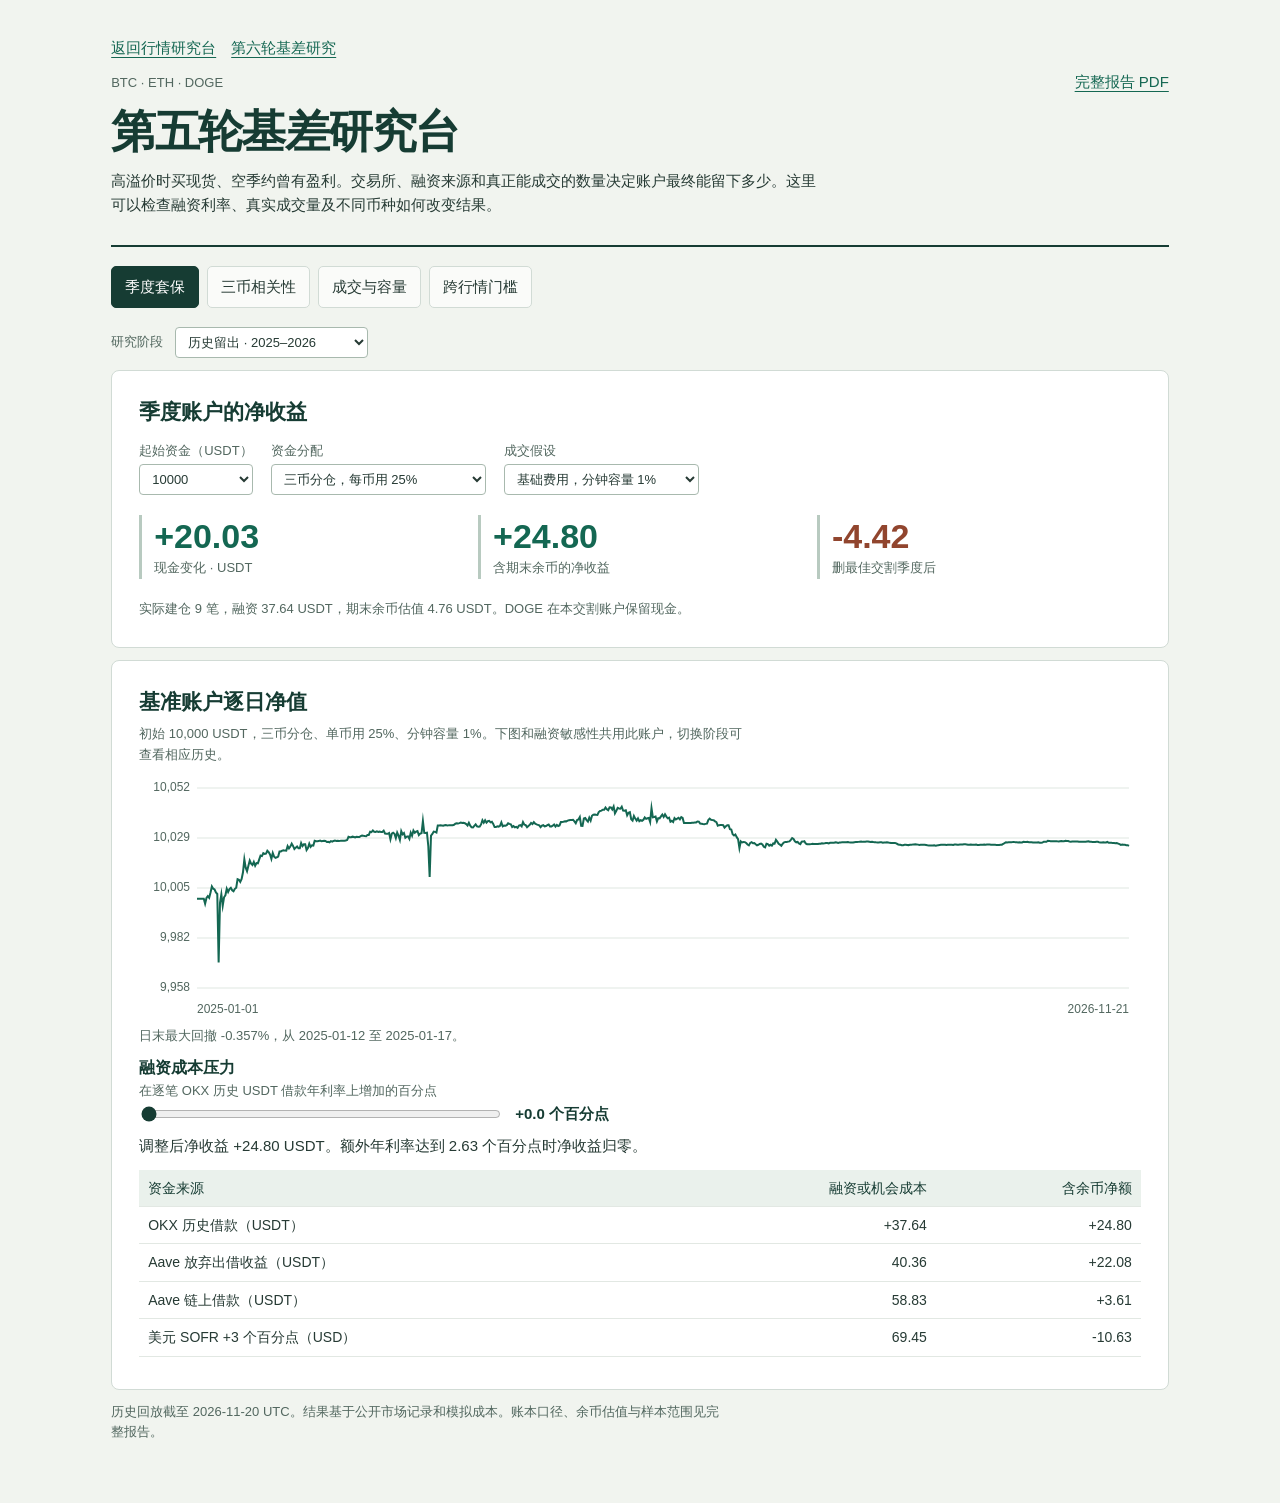
==== commit 5be66a20: "Update basis research, historical order rules and verified risk estimates" ====
--- a/basis.html
+++ b/basis.html
@@ -1,17 +1,18 @@
 <!doctype html><html lang="zh-CN"><meta charset="utf-8"><meta name="viewport" content="width=device-width,initial-scale=1"><meta name="theme-color" content="#153e35"><title>第五轮基差研究台 · BTC ETH DOGE</title><style>
 :root{color-scheme:light;--ink:#163c33;--fg:#263a34;--muted:#52675f;--hair:#d1dbd5;--bg:#f1f4ef;--paper:#fff;--rise:#146752;--fall:#91452e}*{box-sizing:border-box}body{margin:0;background:var(--bg);color:var(--fg);font:15px/1.6 "Inter","Microsoft YaHei",sans-serif}main{max-width:1160px;margin:auto;padding:32px clamp(14px,4vw,52px) 52px}header{border-bottom:2px solid var(--ink);padding:4px 0 20px}header a,a{color:var(--rise);text-underline-offset:4px}header a{float:right}h1,h2,h3,p{margin:0}h1{color:var(--ink);letter-spacing:-.035em;font-size:clamp(28px,4vw,45px);line-height:1.22;margin:11px 0 9px}h2{font-size:21px;line-height:1.35;color:var(--ink)}h3{font-size:16px;color:var(--ink)}.meta{color:var(--muted);font-size:13px}.bar{display:flex;flex-wrap:wrap;gap:8px;align-items:center;margin:19px 0}.bar button{border:1px solid var(--hair);border-radius:5px;background:#fafbf9;padding:8px 13px;font:inherit;cursor:pointer;color:var(--fg)}.bar button[aria-pressed=true]{background:var(--ink);color:white;border-color:var(--ink)}section[hidden]{display:none}article{padding:clamp(14px,3vw,27px);border:1px solid var(--hair);border-radius:8px;background:var(--paper);margin:12px 0}.controls{display:flex;gap:12px 18px;flex-wrap:wrap;align-items:end;margin:14px 0}label{font-size:13px;color:var(--muted);display:grid;gap:3px}select{border:1px solid #a8b9ae;border-radius:4px;padding:6px 25px 6px 8px;color:var(--fg);background:#fff;font:inherit}p{max-width:85ch;margin:8px 0}.metrics{display:grid;grid-template-columns:repeat(3,minmax(0,1fr));gap:15px;margin:20px 0}.metrics>div{border-left:3px solid #b8cac0;padding-left:12px}.num{font-variant-numeric:tabular-nums;font-size:clamp(21px,3.3vw,34px);font-weight:650;color:var(--ink);line-height:1.25}.pos{color:var(--rise)}.neg{color:var(--fall)}.sub{display:block;color:var(--muted);font-size:13px}.graph{width:100%;height:245px;display:block}.table{overflow:auto;margin:12px 0 5px}table{border-collapse:collapse;width:100%;font-variant-numeric:tabular-nums;font-size:14px}th,td{text-align:right;padding:7px 9px;border-bottom:1px solid #e2e8e3;white-space:nowrap}th:first-child,td:first-child{text-align:left}thead{background:#eaf1ec}th{font-weight:550;color:var(--ink)}.rule{color:var(--muted);font-size:13px}.inline{display:flex;gap:12px;align-items:center;flex-wrap:wrap}input[type=range]{accent-color:var(--ink);width:min(360px,70vw)}output{font-weight:650;color:var(--ink)}a:focus-visible,button:focus-visible,select:focus-visible,input:focus-visible{outline:3px solid #ce893a;outline-offset:3px}@media(max-width:560px){main{padding-top:16px}.metrics{gap:8px}.metrics>div{padding-left:7px}.sub{font-size:12px}.graph{height:214px}.bar{gap:5px}.bar button{font-size:13px;padding:7px 8px}article{border-radius:5px}h2{font-size:18px}}
-</style><main><header><a href="./" style="float:none;display:inline-block;margin:0 0 .65rem">返回行情研究台</a><br><a href="./basis.pdf">完整报告 PDF</a><span class="meta">BTC · ETH · DOGE</span><h1>第五轮基差研究台</h1><p>高溢价时买现货、空季约曾有盈利。交易所、融资来源和真正能成交的数量决定账户最终能留下多少。这里可以检查融资利率、真实成交量及不同币种如何改变结果。</p></header>
+</style><main><header><a href="./" style="float:none;display:inline-block;margin:0 0 .65rem">返回行情研究台</a>　<a href="./basis6.html" style="float:none;display:inline-block">第六轮基差研究</a><br><a href="./basis.pdf">完整报告 PDF</a><span class="meta">BTC · ETH · DOGE</span><h1>第五轮基差研究台</h1><p>高溢价时买现货、空季约曾有盈利。交易所、融资来源和真正能成交的数量决定账户最终能留下多少。这里可以检查融资利率、真实成交量及不同币种如何改变结果。</p></header>
 <nav class="bar" aria-label="研究主题"><button data-tab="carry" aria-pressed="true">季度套保</button><button data-tab="corr" aria-pressed="false">三币相关性</button><button data-tab="execution" aria-pressed="false">成交与容量</button><button data-tab="hurdle" aria-pressed="false">跨行情门槛</button></nav><label class="inline">研究阶段 <select id="period"><option value="holdout">历史留出 · 2025–2026</option><option value="development">开发阶段 · 至 2024 年底</option></select></label>
 <section id="hurdle" hidden><article><h2>跨行情的季度入场门槛</h2><p>币安 BTC、ETH 买现货、卖同币币本位季度合约，DOGE 的份额保留现金。只有剩余溢价足以覆盖预估融资、费滑及所选额外余量，策略才尝试开仓。到期前一天按原生手数退出。初始 10,000 USDT。</p><div class="controls"><label>额外到期溢价<select id="extra"><option value="0">0 bp</option><option value="50" selected>50 bp</option><option value="100">100 bp</option><option value="200">200 bp</option></select></label><label>入场和结算费用<select id="hcost"><option value="1">基础费用及滑点</option><option value="2">双倍门槛，双倍费滑</option></select></label><label>每分钟占市场成交量<select id="hcap"><option value=".01">1%</option><option value=".0025">0.25%</option></select></label></div><div id="hresult" aria-live="polite"></div><div class="table" id="hphase"></div><p class="rule">连续账户一行按真实时间结转资金。各年和分段账户独立以 10,000 启动，因此不能将各行相加。现金净额不含余币估值。50 bp 是一个预先列出的观察门槛；2025 年后的历史已用于此前研究。</p></article><article><h2>资金怎样到达交易所</h2><p>2021–2022 年以 Aave V2 债务指数模拟借款利率，后期使用 OKX 逐小时 USDT 借款利率。表内现金已扣利息，未直接扣场外资金转移、链上操作和额外抵押成本。早期基础规则按原生手数的现金盈利 139.66 USDT；同日借还合并的以太坊主网费用代理为 816.40 USDT。</p><p class="rule">历史成交分钟只给出两腿容量估计。排队、分腿时间和合约交割还需用逐笔与盘口复核。</p></article><article><h2>放大本金后能成交多少</h2><p>2025 年第一季只有一组 BTC、ETH 季约机会。按每条现货和期货流水重放，先买币，等待划转，可用数量再开空。</p><div class="controls"><label>钱包本金（USDT）<select id="wallet-seed"><option>1000</option><option>5000</option><option selected>10000</option><option>25000</option><option>50000</option><option>100000</option><option>250000</option><option>1000000</option></select></label><label>划转时间<select id="wallet-lag"><option value="5">5 秒</option><option value="60">60 秒</option></select></label><label>逐笔参与上限<select id="wallet-cap"><option value=".01">1%</option><option value=".0025">0.25%</option></select></label></div><p id="wallet-result" aria-live="polite"></p><div class="table" id="wallet-detail"></div><p class="rule">交易所利率采用历史 OKX 资金价格。Aave V3 按区块利息指数计息，包含同日借还的链费代理。未售余币单列估值。</p></article>
 <article><h2>三所永续的前瞻对照</h2><p>2026 年 11 月 21 日，148 轮公开盘口覆盖三个预定决策时点。每腿最高 500 USDT，预定持仓六分钟。九个候选均未跨过费滑和资金门槛。</p><div class="table" id="forward-control"></div><p class="rule">对照组强制尝试当时最优差价，八组双腿开平，另一次 DOGE 未能同步入场。多次观测来自同一个周六，公开挂单仍可撤销。</p></article>
 <article><h2>用永续保护尚未套保的现货</h2><p>沿用 2025 年第一季度的双币逐笔回放。选定临时套保比例后，可以看到方向风险少了多少，以及预留保证金对剩余现金的影响。</p><div class="controls"><label>临时永续保护比例<select id="bridge-frac"><option value="0">0%</option><option value=".25">25%</option><option value=".5" selected>50%</option><option value=".75">75%</option><option value="1">100%</option></select></label><label>临时腿费用与滑点<select id="bridge-fees"><option value="1">基础</option><option value="2" selected>双倍</option></select></label></div><div class="table" id="bridge-values"></div><p class="rule">风险按未对冲美元金额乘以持续时间计算。开单采用当时 BTC 永续最低 100 USDT 规则。原现货和季约的费用已用双倍压力，表内金额为两币合计 USDT。</p></article>
 <article><h2>同一季度改在最早周一开仓</h2><div class="table" id="timing-values"></div><p class="rule">每个币种季度以相同本金独立计。中间一列事后知道哪些币季会触发，用于分解择季和择时的贡献。</p></article>
-<article><h2>闲置资金的收益对照</h2><div class="table" id="idle-values"></div><p class="rule">自有本金 10,000 USDT，按主网 Aave V2/V3 历史出借指数计息。增量假设按原手数无摩擦地存取资金，未扣额外链费，完整费用见 PDF。</p></article>
+<article><h2>闲置资金的收益对照</h2><div class="table" id="idle-values"></div><p class="rule">自有本金 10,000 USDT，按主网 Aave V2/V3 历史出借指数计息。最后一列扣除同日合并存取的历史链费代理及其至期末的机会成本。</p></article>
+<article><h2>Kraken 美元与 USDT 报价基差</h2><div class="table" id="kraken-values"></div><p class="rule">2026 年 11 月 21 日，分别用 BTC、ETH、DOGE 完成美元、币与 USDT 的三腿兑换。五个固定时点各投入 500 美元，单腿延迟 2 秒，三币共十五次对照。报价仍可撤销。</p></article>
 </section>
 <section id="carry"><article><h2>季度账户的净收益</h2><div class="controls"><label>起始资金（USDT）<select id="seed"><option>1000</option><option selected>10000</option><option>100000</option></select></label><label>资金分配<select id="policy"><option value="equal25">三币分仓，每币用 25%</option><option value="equal75">三币分仓，每币用 75%</option><option value="two_full">BTC、ETH 各半，单仓全额</option></select></label><label>成交假设<select id="cost"><option value="base">基础费用，分钟容量 1%</option><option value="double">双倍费滑，容量 1%</option><option value="quarter_capacity">基础费用，容量 0.25%</option></select></label></div><div class="metrics" id="headline"></div><div id="details" class="rule"></div></article><article><h2>基准账户逐日净值</h2><p class="rule">初始 10,000 USDT，三币分仓、单币用 25%、分钟容量 1%。下图和融资敏感性共用此账户，切换阶段可查看相应历史。</p><canvas id="navChart" class="graph" aria-label="日末净值，单位 USDT"></canvas><p id="dd" class="rule"></p><h3>融资成本压力</h3><label for="apr">在逐笔 OKX 历史 USDT 借款年利率上增加的百分点</label><div class="inline"><input id="apr" type="range" min="0" max="8" step=".1" value="0"><output id="aprView"></output></div><p id="interest"></p><div class="table" id="fund"></div></article></section>
 <section id="corr" hidden><article><h2>现货同步，基差各自变化</h2><div class="controls"><label>交易所<select id="venue"><option>Binance</option><option>Bybit</option><option>OKX</option></select></label></div><div class="table" id="matrix"></div><p id="decomp" class="rule"></p></article><article><h2>价格差回归能否覆盖四条腿</h2><div class="table" id="four"></div><p class="rule">每条腿至多约 500 USDT，采用成交容量 1%。整套交易需要四次开仓和四次平仓，计入两场所实际资金费。小时报警集中在同一天。</p></article><article><h2>三条永续的收益归因</h2><div class="table" id="beta"></div><p class="rule">每周按滚动贝塔配仓。单周内各币对冲比例会变化，因此仍有现货相对涨跌带来的方向风险。</p></article></section>
 <section id="execution" hidden><article><h2>历史买一卖一复核</h2><p class="rule">Deribit 的 BTC、ETH 现货与季度合约按挂单数量回放。延迟 1 秒；只计指定样本日。</p><div class="table" id="bbo"></div></article><article><h2>前瞻盘口取样</h2><p class="rule">2026-11-21 UTC。连续 96 次观测，每 25 秒一次。这里始终显示这次实际采集的盘口；同一时段的连续观测高度相关。</p><div class="controls"><label>目标名义（USDT）<select id="notional"><option>250</option><option selected>750</option><option>2500</option></select></label><label>整组数据最大时差<select id="fresh"><option>1</option><option selected>3</option><option>8</option></select>秒</label><label>币种<select id="asset"><option>BTC</option><option>ETH</option><option>DOGE</option></select></label></div><div class="table" id="books"></div><p class="rule">币安按币本位和线性永续双腿的基础往返费用 20 bp 比较，Deribit 按期限融资及交割门槛比较。盘口可撤销。币安现货深度缺少交易所报价时间，仅能核对请求窗口。</p><div id="gate"></div></article></section><p class="rule">历史回放截至 2026-11-20 UTC。结果基于公开市场记录和模拟成本。账本口径、余币估值与样本范围见完整报告。</p></main>
-<script type="application/json" id="study">{"size":[{"period":"development","case":"base","policy":"equal25","seed":1000.0,"cash":3.6770548513,"terminal_inventory":3.8489234034,"marked_net":7.5259782546,"after_best_expiry":3.2359874287,"funded":8,"finance":8.5462628795},{"period":"development","case":"base","policy":"equal25","seed":10000.0,"cash":54.3257608982,"terminal_inventory":6.0551330187,"marked_net":60.3808939169,"after_best_expiry":18.9385125823,"funded":8,"finance":42.7943184778},{"period":"development","case":"base","policy":"equal25","seed":100000.0,"cash":409.0311066328,"terminal_inventory":2.9913430933,"marked_net":412.0224497262,"after_best_expiry":55.3061239382,"funded":8,"finance":216.1212070277},{"period":"development","case":"base","policy":"equal75","seed":1000.0,"cash":9.6647351324,"terminal_inventory":5.8018755491,"marked_net":15.4666106815,"after_best_expiry":4.9475042618,"funded":8,"finance":18.8710211683},{"period":"development","case":"base","policy":"equal75","seed":10000.0,"cash":188.2615620296,"terminal_inventory":1.0785602673,"marked_net":189.3401222969,"after_best_expiry":54.7508758242,"funded":8,"finance":108.2151762759},{"period":"development","case":"base","policy":"equal75","seed":100000.0,"cash":413.8684026494,"terminal_inventory":3.1289520876,"marked_net":416.997354737,"after_best_expiry":55.3323624327,"funded":8,"finance":218.1605666172},{"period":"development","case":"base","policy":"two_full","seed":1000.0,"cash":32.291795083,"terminal_inventory":4.7376584804,"marked_net":37.0294535634,"after_best_expiry":13.4713397934,"funded":8,"finance":29.3565313106},{"period":"development","case":"base","policy":"two_full","seed":10000.0,"cash":312.1714190995,"terminal_inventory":2.997363716,"marked_net":315.1687828155,"after_best_expiry":55.3072022907,"funded":8,"finance":172.2712084214},{"period":"development","case":"base","policy":"two_full","seed":100000.0,"cash":413.8684026493,"terminal_inventory":3.1289520876,"marked_net":416.9973547369,"after_best_expiry":55.3323624326,"funded":8,"finance":218.1605666172},{"period":"development","case":"double","policy":"equal25","seed":1000.0,"cash":3.110241263,"terminal_inventory":3.5607334587,"marked_net":6.6709747217,"after_best_expiry":2.7186793676,"funded":8,"finance":8.5406475371},{"period":"development","case":"double","policy":"equal25","seed":10000.0,"cash":53.5871001939,"terminal_inventory":3.4536724509,"marked_net":57.0407726448,"after_best_expiry":18.0296008924,"funded":8,"finance":42.9224949723},{"period":"development","case":"double","policy":"equal25","seed":100000.0,"cash":381.1649124535,"terminal_inventory":2.0110674548,"marked_net":383.1759799084,"after_best_expiry":47.6487241355,"funded":8,"finance":216.2398087195},{"period":"development","case":"double","policy":"equal75","seed":1000.0,"cash":8.4671262279,"terminal_inventory":4.8210639807,"marked_net":13.2881902086,"after_best_expiry":3.5074118862,"funded":8,"finance":18.8484064014},{"period":"development","case":"double","policy":"equal75","seed":10000.0,"cash":172.4331299156,"terminal_inventory":2.9415573964,"marked_net":175.3746873119,"after_best_expiry":47.9150275419,"funded":8,"finance":108.3002811264},{"period":"development","case":"double","policy":"equal75","seed":100000.0,"cash":385.8079408805,"terminal_inventory":1.9947717709,"marked_net":387.8027126515,"after_best_expiry":47.6458019154,"funded":8,"finance":218.2825022249},{"period":"development","case":"double","policy":"two_full","seed":1000.0,"cash":29.8439376551,"terminal_inventory":3.2767700682,"marked_net":33.1207077233,"after_best_expiry":11.067948703,"funded":8,"finance":29.3062080185},{"period":"development","case":"double","policy":"two_full","seed":10000.0,"cash":289.8545601342,"terminal_inventory":2.0713016009,"marked_net":291.9258617351,"after_best_expiry":47.6595256109,"funded":8,"finance":172.3783623289},{"period":"development","case":"double","policy":"two_full","seed":100000.0,"cash":385.8079408806,"terminal_inventory":1.9947717709,"marked_net":387.8027126515,"after_best_expiry":47.6458019155,"funded":8,"finance":218.2825022249},{"period":"development","case":"quarter_capacity","policy":"equal25","seed":1000.0,"cash":2.7533814596,"terminal_inventory":0.8558306179,"marked_net":3.6092120775,"after_best_expiry":1.2350475041,"funded":6,"finance":5.3422861941},{"period":"development","case":"quarter_capacity","policy":"equal25","seed":10000.0,"cash":49.3340511626,"terminal_inventory":6.134516951,"marked_net":55.4685681136,"after_best_expiry":14.5200490893,"funded":6,"finance":32.0198166846},{"period":"development","case":"quarter_capacity","policy":"equal25","seed":100000.0,"cash":88.7675100765,"terminal_inventory":7.7836775744,"marked_net":96.5511876509,"after_best_expiry":14.9960720265,"funded":6,"finance":52.9937992444},{"period":"development","case":"quarter_capacity","policy":"equal75","seed":1000.0,"cash":12.9332053804,"terminal_inventory":5.6842876867,"marked_net":18.6174930672,"after_best_expiry":7.3529372688,"funded":6,"finance":12.2303735832},{"period":"development","case":"quarter_capacity","policy":"equal75","seed":10000.0,"cash":88.7675100766,"terminal_inventory":7.7836775744,"marked_net":96.551187651,"after_best_expiry":14.9960720265,"funded":6,"finance":52.9937992444},{"period":"development","case":"quarter_capacity","policy":"equal75","seed":100000.0,"cash":88.7675100765,"terminal_inventory":7.7836775744,"marked_net":96.5511876509,"after_best_expiry":14.9960720265,"funded":6,"finance":52.9937992444},{"period":"development","case":"quarter_capacity","policy":"two_full","seed":1000.0,"cash":32.3000667936,"terminal_inventory":4.2610066425,"marked_net":36.561073436,"after_best_expiry":13.3081110444,"funded":6,"finance":22.4923208081},{"period":"development","case":"quarter_capacity","policy":"two_full","seed":10000.0,"cash":88.7675100766,"terminal_inventory":7.7836775744,"marked_net":96.551187651,"after_best_expiry":14.9960720265,"funded":6,"finance":52.9937992444},{"period":"development","case":"quarter_capacity","policy":"two_full","seed":100000.0,"cash":88.7675100765,"terminal_inventory":7.7836775744,"marked_net":96.5511876509,"after_best_expiry":14.9960720265,"funded":6,"finance":52.9937992444},{"period":"holdout","case":"base","policy":"equal25","seed":1000.0,"cash":-6.4931219931,"terminal_inventory":2.7486827195,"marked_net":-3.7444392736,"after_best_expiry":-7.3181585893,"funded":9,"finance":6.0674923554},{"period":"holdout","case":"base","policy":"equal25","seed":10000.0,"cash":20.0344080836,"terminal_inventory":4.7612356863,"marked_net":24.7956437699,"after_best_expiry":-4.4186360855,"funded":9,"finance":37.6385103494},{"period":"holdout","case":"base","policy":"equal25","seed":100000.0,"cash":32.3224438431,"terminal_inventory":1.9785356267,"marked_net":34.3009794698,"after_best_expiry":-3.4784565962,"funded":9,"finance":43.7036394606},{"period":"holdout","case":"base","policy":"equal75","seed":1000.0,"cash":3.9927983656,"terminal_inventory":0.5895564991,"marked_net":4.5823548647,"after_best_expiry":-5.1709504639,"funded":9,"finance":15.1199120366},{"period":"holdout","case":"base","policy":"equal75","seed":10000.0,"cash":32.3224438431,"terminal_inventory":1.9785356267,"marked_net":34.3009794698,"after_best_expiry":-3.4784565962,"funded":9,"finance":43.7036394606},{"period":"holdout","case":"base","policy":"equal75","seed":100000.0,"cash":32.3224438431,"terminal_inventory":1.9785356267,"marked_net":34.3009794698,"after_best_expiry":-3.4784565962,"funded":9,"finance":43.7036394606},{"period":"holdout","case":"base","policy":"two_full","seed":1000.0,"cash":9.7600701439,"terminal_inventory":5.0540523977,"marked_net":14.8141225416,"after_best_expiry":-3.0785436691,"funded":9,"finance":27.5860779931},{"period":"holdout","case":"base","policy":"two_full","seed":10000.0,"cash":32.3224438431,"terminal_inventory":1.9785356267,"marked_net":34.3009794698,"after_best_expiry":-3.4784565962,"funded":9,"finance":43.7036394606},{"period":"holdout","case":"base","policy":"two_full","seed":100000.0,"cash":32.322443843,"terminal_inventory":1.9785356267,"marked_net":34.3009794697,"after_best_expiry":-3.4784565962,"funded":9,"finance":43.7036394606},{"period":"holdout","case":"double","policy":"equal25","seed":1000.0,"cash":-7.0169689789,"terminal_inventory":2.5524197032,"marked_net":-4.4645492757,"after_best_expiry":-7.8528752943,"funded":9,"finance":6.0598871917},{"period":"holdout","case":"double","policy":"equal25","seed":10000.0,"cash":14.8682824318,"terminal_inventory":3.8025825746,"marked_net":18.6708650064,"after_best_expiry":-8.1025417916,"funded":9,"finance":37.5893218316},{"period":"holdout","case":"double","policy":"equal25","seed":100000.0,"cash":25.07266665,"terminal_inventory":0.5638262502,"marked_net":25.6364929002,"after_best_expiry":-8.9522134751,"funded":9,"finance":43.6979537368},{"period":"holdout","case":"double","policy":"equal75","seed":1000.0,"cash":2.1305464503,"terminal_inventory":0.1944431049,"marked_net":2.3249895552,"after_best_expiry":-6.7527754299,"funded":9,"finance":15.0790374613},{"period":"holdout","case":"double","policy":"equal75","seed":10000.0,"cash":25.07266665,"terminal_inventory":0.5638262502,"marked_net":25.6364929002,"after_best_expiry":-8.952213475,"funded":9,"finance":43.6979537368},{"period":"holdout","case":"double","policy":"equal75","seed":100000.0,"cash":25.07266665,"terminal_inventory":0.5638262502,"marked_net":25.6364929002,"after_best_expiry":-8.9522134751,"funded":9,"finance":43.6979537368},{"period":"holdout","case":"double","policy":"two_full","seed":1000.0,"cash":6.2053225459,"terminal_inventory":4.4062072821,"marked_net":10.611529828,"after_best_expiry":-5.9293715982,"funded":9,"finance":27.5110828537},{"period":"holdout","case":"double","policy":"two_full","seed":10000.0,"cash":25.07266665,"terminal_inventory":0.5638262502,"marked_net":25.6364929002,"after_best_expiry":-8.952213475,"funded":9,"finance":43.6979537368},{"period":"holdout","case":"double","policy":"two_full","seed":100000.0,"cash":25.07266665,"terminal_inventory":0.5638262502,"marked_net":25.6364929002,"after_best_expiry":-8.9522134751,"funded":9,"finance":43.6979537368},{"period":"holdout","case":"quarter_capacity","policy":"equal25","seed":1000.0,"cash":-1.9443059256,"terminal_inventory":3.9719928923,"marked_net":2.0276869667,"after_best_expiry":-1.3807503497,"funded":7,"finance":4.4314902528},{"period":"holdout","case":"quarter_capacity","policy":"equal25","seed":10000.0,"cash":-3.9753386453,"terminal_inventory":5.2387418883,"marked_net":1.263403243,"after_best_expiry":-7.8253515603,"funded":7,"finance":10.1254286376},{"period":"holdout","case":"quarter_capacity","policy":"equal25","seed":100000.0,"cash":-3.9753386453,"terminal_inventory":5.2387418883,"marked_net":1.2634032431,"after_best_expiry":-7.8253515603,"funded":7,"finance":10.1254286376},{"period":"holdout","case":"quarter_capacity","policy":"equal75","seed":1000.0,"cash":-3.9119076083,"terminal_inventory":5.2762779807,"marked_net":1.3643703724,"after_best_expiry":-7.7480358251,"funded":7,"finance":10.0868920126},{"period":"holdout","case":"quarter_capacity","policy":"equal75","seed":10000.0,"cash":-3.9753386453,"terminal_inventory":5.2387418883,"marked_net":1.263403243,"after_best_expiry":-7.8253515603,"funded":7,"finance":10.1254286376},{"period":"holdout","case":"quarter_capacity","policy":"equal75","seed":100000.0,"cash":-3.9753386453,"terminal_inventory":5.2387418883,"marked_net":1.2634032431,"after_best_expiry":-7.8253515603,"funded":7,"finance":10.1254286376},{"period":"holdout","case":"quarter_capacity","policy":"two_full","seed":1000.0,"cash":-3.9753386453,"terminal_inventory":5.2387418883,"marked_net":1.263403243,"after_best_expiry":-7.8253515603,"funded":7,"finance":10.1254286376},{"period":"holdout","case":"quarter_capacity","policy":"two_full","seed":10000.0,"cash":-3.9753386453,"terminal_inventory":5.2387418883,"marked_net":1.263403243,"after_best_expiry":-7.8253515603,"funded":7,"finance":10.1254286376},{"period":"holdout","case":"quarter_capacity","policy":"two_full","seed":100000.0,"cash":-3.9753386453,"terminal_inventory":5.2387418883,"marked_net":1.2634032431,"after_best_expiry":-7.8253515603,"funded":7,"finance":10.1254286376}],"nav":[{"period":"development","date":"2023-01-01","nav":10000.0},{"period":"development","date":"2023-01-02","nav":10000.0},{"period":"development","date":"2023-01-03","nav":10000.0},{"period":"development","date":"2023-01-04","nav":10000.0},{"period":"development","date":"2023-01-05","nav":10000.0},{"period":"development","date":"2023-01-06","nav":10000.0},{"period":"development","date":"2023-01-07","nav":10000.0},{"period":"development","date":"2023-01-08","nav":10000.0},{"period":"development","date":"2023-01-09","nav":10000.0},{"period":"development","date":"2023-01-10","nav":10000.0},{"period":"development","date":"2023-01-11","nav":10000.0},{"period":"development","date":"2023-01-12","nav":10000.0},{"period":"development","date":"2023-01-13","nav":10000.0},{"period":"development","date":"2023-01-14","nav":10000.0},{"period":"development","date":"2023-01-15","nav":10000.0},{"period":"development","date":"2023-01-16","nav":10000.0},{"period":"development","date":"2023-01-17","nav":10000.0},{"period":"development","date":"2023-01-18","nav":10000.0},{"period":"development","date":"2023-01-19","nav":10000.0},{"period":"development","date":"2023-01-20","nav":10000.0},{"period":"development","date":"2023-01-21","nav":10000.0},{"period":"development","date":"2023-01-22","nav":10000.0},{"period":"development","date":"2023-01-23","nav":10000.0},{"period":"development","date":"2023-01-24","nav":10000.0},{"period":"development","date":"2023-01-25","nav":10000.0},{"period":"development","date":"2023-01-26","nav":10000.0},{"period":"development","date":"2023-01-27","nav":10000.0},{"period":"development","date":"2023-01-28","nav":10000.0},{"period":"development","date":"2023-01-29","nav":10000.0},{"period":"development","date":"2023-01-30","nav":10000.0},{"period":"development","date":"2023-01-31","nav":10000.0},{"period":"development","date":"2023-02-01","nav":10000.0},{"period":"development","date":"2023-02-02","nav":10000.0},{"period":"development","date":"2023-02-03","nav":10000.0},{"period":"development","date":"2023-02-04","nav":10000.0},{"period":"development","date":"2023-02-05","nav":10000.0},{"period":"development","date":"2023-02-06","nav":10000.0},{"period":"development","date":"2023-02-07","nav":10000.0},{"period":"development","date":"2023-02-08","nav":10000.0},{"period":"development","date":"2023-02-09","nav":10000.0},{"period":"development","date":"2023-02-10","nav":10000.0},{"period":"development","date":"2023-02-11","nav":10000.0},{"period":"development","date":"2023-02-12","nav":10000.0},{"period":"development","date":"2023-02-13","nav":10000.0},{"period":"development","date":"2023-02-14","nav":10000.0},{"period":"development","date":"2023-02-15","nav":10000.0},{"period":"development","date":"2023-02-16","nav":10000.0},{"period":"development","date":"2023-02-17","nav":10000.0},{"period":"development","date":"2023-02-18","nav":10000.0},{"period":"development","date":"2023-02-19","nav":10000.0},{"period":"development","date":"2023-02-20","nav":10000.0},{"period":"development","date":"2023-02-21","nav":10000.0},{"period":"development","date":"2023-02-22","nav":10000.0},{"period":"development","date":"2023-02-23","nav":10000.0},{"period":"development","date":"2023-02-24","nav":10000.0},{"period":"development","date":"2023-02-25","nav":10000.0},{"period":"development","date":"2023-02-26","nav":10000.0},{"period":"development","date":"2023-02-27","nav":10000.0},{"period":"development","date":"2023-02-28","nav":10000.0},{"period":"development","date":"2023-03-01","nav":10000.0},{"period":"development","date":"2023-03-02","nav":10000.0},{"period":"development","date":"2023-03-03","nav":10000.0},{"period":"development","date":"2023-03-04","nav":10000.0},{"period":"development","date":"2023-03-05","nav":10000.0},{"period":"development","date":"2023-03-06","nav":10000.0},{"period":"development","date":"2023-03-07","nav":10000.0},{"period":"development","date":"2023-03-08","nav":10000.0},{"period":"development","date":"2023-03-09","nav":10000.0},{"period":"development","date":"2023-03-10","nav":10000.0},{"period":"development","date":"2023-03-11","nav":10000.0},{"period":"development","date":"2023-03-12","nav":10000.0},{"period":"development","date":"2023-03-13","nav":10000.0},{"period":"development","date":"2023-03-14","nav":10000.0},{"period":"development","date":"2023-03-15","nav":10000.0},{"period":"development","date":"2023-03-16","nav":10000.0},{"period":"development","date":"2023-03-17","nav":10000.0},{"period":"development","date":"2023-03-18","nav":10000.0},{"period":"development","date":"2023-03-19","nav":10000.0},{"period":"development","date":"2023-03-20","nav":10000.0},{"period":"development","date":"2023-03-21","nav":10000.0},{"period":"development","date":"2023-03-22","nav":10000.0},{"period":"development","date":"2023-03-23","nav":10000.0},{"period":"development","date":"2023-03-24","nav":10000.0},{"period":"development","date":"2023-03-25","nav":10000.0},{"period":"development","date":"2023-03-26","nav":10000.0},{"period":"development","date":"2023-03-27","nav":10000.0},{"period":"development","date":"2023-03-28","nav":10000.0},{"period":"development","date":"2023-03-29","nav":10000.0},{"period":"development","date":"2023-03-30","nav":10000.0},{"period":"development","date":"2023-03-31","nav":10000.0},{"period":"development","date":"2023-04-01","nav":10000.0},{"period":"development","date":"2023-04-02","nav":10000.0},{"period":"development","date":"2023-04-03","nav":10000.0},{"period":"development","date":"2023-04-04","nav":10000.0},{"period":"development","date":"2023-04-05","nav":10000.0},{"period":"development","date":"2023-04-06","nav":10000.0},{"period":"development","date":"2023-04-07","nav":10000.0},{"period":"development","date":"2023-04-08","nav":10000.0},{"period":"development","date":"2023-04-09","nav":10000.0},{"period":"development","date":"2023-04-10","nav":10000.0},{"period":"development","date":"2023-04-11","nav":10000.0},{"period":"development","date":"2023-04-12","nav":10000.0},{"period":"development","date":"2023-04-13","nav":10000.0},{"period":"development","date":"2023-04-14","nav":10000.0},{"period":"development","date":"2023-04-15","nav":10000.0},{"period":"development","date":"2023-04-16","nav":10000.0},{"period":"development","date":"2023-04-17","nav":10000.0},{"period":"development","date":"2023-04-18","nav":10000.0},{"period":"development","date":"2023-04-19","nav":10000.0},{"period":"development","date":"2023-04-20","nav":10000.0},{"period":"development","date":"2023-04-21","nav":10000.0},{"period":"development","date":"2023-04-22","nav":10000.0},{"period":"development","date":"2023-04-23","nav":10000.0},{"period":"development","date":"2023-04-24","nav":10000.0},{"period":"development","date":"2023-04-25","nav":10000.0},{"period":"development","date":"2023-04-26","nav":10000.0},{"period":"development","date":"2023-04-27","nav":10000.0},{"period":"development","date":"2023-04-28","nav":10000.0},{"period":"development","date":"2023-04-29","nav":10000.0},{"period":"development","date":"2023-04-30","nav":10000.0},{"period":"development","date":"2023-05-01","nav":10000.0},{"period":"development","date":"2023-05-02","nav":10000.0},{"period":"development","date":"2023-05-03","nav":10000.0},{"period":"development","date":"2023-05-04","nav":10000.0},{"period":"development","date":"2023-05-05","nav":10000.0},{"period":"development","date":"2023-05-06","nav":10000.0},{"period":"development","date":"2023-05-07","nav":10000.0},{"period":"development","date":"2023-05-08","nav":10000.0},{"period":"development","date":"2023-05-09","nav":10000.0},{"period":"development","date":"2023-05-10","nav":10000.0},{"period":"development","date":"2023-05-11","nav":10000.0},{"period":"development","date":"2023-05-12","nav":10000.0},{"period":"development","date":"2023-05-13","nav":10000.0},{"period":"development","date":"2023-05-14","nav":10000.0},{"period":"development","date":"2023-05-15","nav":10000.0},{"period":"development","date":"2023-05-16","nav":10000.0},{"period":"development","date":"2023-05-17","nav":10000.0},{"period":"development","date":"2023-05-18","nav":10000.0},{"period":"development","date":"2023-05-19","nav":10000.0},{"period":"development","date":"2023-05-20","nav":10000.0},{"period":"development","date":"2023-05-21","nav":10000.0},{"period":"development","date":"2023-05-22","nav":10000.0},{"period":"development","date":"2023-05-23","nav":10000.0},{"period":"development","date":"2023-05-24","nav":10000.0},{"period":"development","date":"2023-05-25","nav":10000.0},{"period":"development","date":"2023-05-26","nav":10000.0},{"period":"development","date":"2023-05-27","nav":10000.0},{"period":"development","date":"2023-05-28","nav":10000.0},{"period":"development","date":"2023-05-29","nav":10000.0},{"period":"development","date":"2023-05-30","nav":10000.0},{"period":"development","date":"2023-05-31","nav":10000.0},{"period":"development","date":"2023-06-01","nav":10000.0},{"period":"development","date":"2023-06-02","nav":10000.0},{"period":"development","date":"2023-06-03","nav":10000.0},{"period":"development","date":"2023-06-04","nav":10000.0},{"period":"development","date":"2023-06-05","nav":10000.0},{"period":"development","date":"2023-06-06","nav":10000.0},{"period":"development","date":"2023-06-07","nav":10000.0},{"period":"development","date":"2023-06-08","nav":10000.0},{"period":"development","date":"2023-06-09","nav":10000.0},{"period":"development","date":"2023-06-10","nav":10000.0},{"period":"development","date":"2023-06-11","nav":10000.0},{"period":"development","date":"2023-06-12","nav":10000.0},{"period":"development","date":"2023-06-13","nav":10000.0},{"period":"development","date":"2023-06-14","nav":10000.0},{"period":"development","date":"2023-06-15","nav":10000.0},{"period":"development","date":"2023-06-16","nav":10000.0},{"period":"development","date":"2023-06-17","nav":10000.0},{"period":"development","date":"2023-06-18","nav":10000.0},{"period":"development","date":"2023-06-19","nav":10000.0},{"period":"development","date":"2023-06-20","nav":10000.0},{"period":"development","date":"2023-06-21","nav":10000.0},{"period":"development","date":"2023-06-22","nav":10000.0},{"period":"development","date":"2023-06-23","nav":10000.0},{"period":"development","date":"2023-06-24","nav":10000.0},{"period":"development","date":"2023-06-25","nav":10000.0},{"period":"development","date":"2023-06-26","nav":10000.0},{"period":"development","date":"2023-06-27","nav":10000.0},{"period":"development","date":"2023-06-28","nav":10000.0},{"period":"development","date":"2023-06-29","nav":10000.0},{"period":"development","date":"2023-06-30","nav":10000.0},{"period":"development","date":"2023-07-01","nav":10000.0},{"period":"development","date":"2023-07-02","nav":10000.0},{"period":"development","date":"2023-07-03","nav":10000.0},{"period":"development","date":"2023-07-04","nav":10000.0},{"period":"development","date":"2023-07-05","nav":10000.0},{"period":"development","date":"2023-07-06","nav":10000.0},{"period":"development","date":"2023-07-07","nav":10000.0},{"period":"development","date":"2023-07-08","nav":10000.0},{"period":"development","date":"2023-07-09","nav":10000.0},{"period":"development","date":"2023-07-10","nav":10000.0},{"period":"development","date":"2023-07-11","nav":10000.0},{"period":"development","date":"2023-07-12","nav":10000.0},{"period":"development","date":"2023-07-13","nav":10000.0},{"period":"development","date":"2023-07-14","nav":10000.0},{"period":"development","date":"2023-07-15","nav":10000.0},{"period":"development","date":"2023-07-16","nav":10000.0},{"period":"development","date":"2023-07-17","nav":10000.0},{"period":"development","date":"2023-07-18","nav":10000.0},{"period":"development","date":"2023-07-19","nav":10000.0},{"period":"development","date":"2023-07-20","nav":10000.0},{"period":"development","date":"2023-07-21","nav":10000.0},{"period":"development","date":"2023-07-22","nav":10000.0},{"period":"development","date":"2023-07-23","nav":10000.0},{"period":"development","date":"2023-07-24","nav":10000.0},{"period":"development","date":"2023-07-25","nav":10000.0},{"period":"development","date":"2023-07-26","nav":10000.0},{"period":"development","date":"2023-07-27","nav":10000.0},{"period":"development","date":"2023-07-28","nav":10000.0},{"period":"development","date":"2023-07-29","nav":10000.0},{"period":"development","date":"2023-07-30","nav":10000.0},{"period":"development","date":"2023-07-31","nav":10000.0},{"period":"development","date":"2023-08-01","nav":10000.0},{"period":"development","date":"2023-08-02","nav":10000.0},{"period":"development","date":"2023-08-03","nav":10000.0},{"period":"development","date":"2023-08-04","nav":10000.0},{"period":"development","date":"2023-08-05","nav":10000.0},{"period":"development","date":"2023-08-06","nav":10000.0},{"period":"development","date":"2023-08-07","nav":10000.0},{"period":"development","date":"2023-08-08","nav":10000.0},{"period":"development","date":"2023-08-09","nav":10000.0},{"period":"development","date":"2023-08-10","nav":10000.0},{"period":"development","date":"2023-08-11","nav":10000.0},{"period":"development","date":"2023-08-12","nav":10000.0},{"period":"development","date":"2023-08-13","nav":10000.0},{"period":"development","date":"2023-08-14","nav":10000.0},{"period":"development","date":"2023-08-15","nav":10000.0},{"period":"development","date":"2023-08-16","nav":10000.0},{"period":"development","date":"2023-08-17","nav":10000.0},{"period":"development","date":"2023-08-18","nav":10000.0},{"period":"development","date":"2023-08-19","nav":10000.0},{"period":"development","date":"2023-08-20","nav":10000.0},{"period":"development","date":"2023-08-21","nav":10000.0},{"period":"development","date":"2023-08-22","nav":10000.0},{"period":"development","date":"2023-08-23","nav":10000.0},{"period":"development","date":"2023-08-24","nav":10000.0},{"period":"development","date":"2023-08-25","nav":10000.0},{"period":"development","date":"2023-08-26","nav":10000.0},{"period":"development","date":"2023-08-27","nav":10000.0},{"period":"development","date":"2023-08-28","nav":10000.0},{"period":"development","date":"2023-08-29","nav":10000.0},{"period":"development","date":"2023-08-30","nav":10000.0},{"period":"development","date":"2023-08-31","nav":10000.0},{"period":"development","date":"2023-09-01","nav":10000.0},{"period":"development","date":"2023-09-02","nav":10000.0},{"period":"development","date":"2023-09-03","nav":10000.0},{"period":"development","date":"2023-09-04","nav":10000.0},{"period":"development","date":"2023-09-05","nav":10000.0},{"period":"development","date":"2023-09-06","nav":10000.0},{"period":"development","date":"2023-09-07","nav":10000.0},{"period":"development","date":"2023-09-08","nav":10000.0},{"period":"development","date":"2023-09-09","nav":10000.0},{"period":"development","date":"2023-09-10","nav":10000.0},{"period":"development","date":"2023-09-11","nav":10000.0},{"period":"development","date":"2023-09-12","nav":10000.0},{"period":"development","date":"2023-09-13","nav":10000.0},{"period":"development","date":"2023-09-14","nav":10000.0},{"period":"development","date":"2023-09-15","nav":10000.0},{"period":"development","date":"2023-09-16","nav":10000.0},{"period":"development","date":"2023-09-17","nav":10000.0},{"period":"development","date":"2023-09-18","nav":10000.0},{"period":"development","date":"2023-09-19","nav":10000.0},{"period":"development","date":"2023-09-20","nav":10000.0},{"period":"development","date":"2023-09-21","nav":10000.0},{"period":"development","date":"2023-09-22","nav":10000.0},{"period":"development","date":"2023-09-23","nav":10000.0},{"period":"development","date":"2023-09-24","nav":10000.0},{"period":"development","date":"2023-09-25","nav":10000.0},{"period":"development","date":"2023-09-26","nav":10000.0},{"period":"development","date":"2023-09-27","nav":10000.0},{"period":"development","date":"2023-09-28","nav":10000.0},{"period":"development","date":"2023-09-29","nav":10000.0},{"period":"development","date":"2023-09-30","nav":10000.0},{"period":"development","date":"2023-10-01","nav":10000.0},{"period":"development","date":"2023-10-02","nav":10000.0},{"period":"development","date":"2023-10-03","nav":10000.0},{"period":"development","date":"2023-10-04","nav":10000.0},{"period":"development","date":"2023-10-05","nav":10000.0},{"period":"development","date":"2023-10-06","nav":10000.0},{"period":"development","date":"2023-10-07","nav":10000.0},{"period":"development","date":"2023-10-08","nav":10000.0},{"period":"development","date":"2023-10-09","nav":10000.0},{"period":"development","date":"2023-10-10","nav":10000.0},{"period":"development","date":"2023-10-11","nav":10000.0},{"period":"development","date":"2023-10-12","nav":10000.0},{"period":"development","date":"2023-10-13","nav":10000.0},{"period":"development","date":"2023-10-14","nav":10000.0},{"period":"development","date":"2023-10-15","nav":10000.0},{"period":"development","date":"2023-10-16","nav":10000.0},{"period":"development","date":"2023-10-17","nav":10000.0},{"period":"development","date":"2023-10-18","nav":10000.0},{"period":"development","date":"2023-10-19","nav":10000.0},{"period":"development","date":"2023-10-20","nav":10000.0},{"period":"development","date":"2023-10-21","nav":10000.0},{"period":"development","date":"2023-10-22","nav":10000.0},{"period":"development","date":"2023-10-23","nav":10000.0},{"period":"development","date":"2023-10-24","nav":10000.0},{"period":"development","date":"2023-10-25","nav":10000.0},{"period":"development","date":"2023-10-26","nav":10000.0},{"period":"development","date":"2023-10-27","nav":10000.0},{"period":"development","date":"2023-10-28","nav":10000.0},{"period":"development","date":"2023-10-29","nav":10000.0},{"period":"development","date":"2023-10-30","nav":10000.0},{"period":"development","date":"2023-10-31","nav":10000.0},{"period":"development","date":"2023-11-01","nav":10000.0},{"period":"development","date":"2023-11-02","nav":10000.0},{"period":"development","date":"2023-11-03","nav":10000.0},{"period":"development","date":"2023-11-04","nav":10000.0},{"period":"development","date":"2023-11-05","nav":10000.0},{"period":"development","date":"2023-11-06","nav":10000.0},{"period":"development","date":"2023-11-07","nav":10000.0},{"period":"development","date":"2023-11-08","nav":10000.0},{"period":"development","date":"2023-11-09","nav":10000.0},{"period":"development","date":"2023-11-10","nav":10000.0},{"period":"development","date":"2023-11-11","nav":10000.0},{"period":"development","date":"2023-11-12","nav":10000.0},{"period":"development","date":"2023-11-13","nav":10000.0},{"period":"development","date":"2023-11-14","nav":10000.0},{"period":"development","date":"2023-11-15","nav":10000.0},{"period":"development","date":"2023-11-16","nav":10000.0},{"period":"development","date":"2023-11-17","nav":10000.0},{"period":"development","date":"2023-11-18","nav":10000.0},{"period":"development","date":"2023-11-19","nav":10000.0},{"period":"development","date":"2023-11-20","nav":10000.0},{"period":"development","date":"2023-11-21","nav":10000.0},{"period":"development","date":"2023-11-22","nav":10000.0},{"period":"development","date":"2023-11-23","nav":10000.0},{"period":"development","date":"2023-11-24","nav":10000.0},{"period":"development","date":"2023-11-25","nav":10000.0},{"period":"development","date":"2023-11-26","nav":10000.0},{"period":"development","date":"2023-11-27","nav":10000.0},{"period":"development","date":"2023-11-28","nav":10000.0},{"period":"development","date":"2023-11-29","nav":10000.0},{"period":"development","date":"2023-11-30","nav":10000.0},{"period":"development","date":"2023-12-01","nav":10000.0},{"period":"development","date":"2023-12-02","nav":10000.0},{"period":"development","date":"2023-12-03","nav":10000.0},{"period":"development","date":"2023-12-04","nav":10000.0},{"period":"development","date":"2023-12-05","nav":10000.0},{"period":"development","date":"2023-12-06","nav":10000.0},{"period":"development","date":"2023-12-07","nav":10000.0},{"period":"development","date":"2023-12-08","nav":10000.0},{"period":"development","date":"2023-12-09","nav":10000.0},{"period":"development","date":"2023-12-10","nav":10000.0},{"period":"development","date":"2023-12-11","nav":10000.0},{"period":"development","date":"2023-12-12","nav":10000.0},{"period":"development","date":"2023-12-13","nav":10000.0},{"period":"development","date":"2023-12-14","nav":10000.0},{"period":"development","date":"2023-12-15","nav":10000.0},{"period":"development","date":"2023-12-16","nav":10000.0},{"period":"development","date":"2023-12-17","nav":10000.0},{"period":"development","date":"2023-12-18","nav":10000.0},{"period":"development","date":"2023-12-19","nav":10000.0},{"period":"development","date":"2023-12-20","nav":10000.0},{"period":"development","date":"2023-12-21","nav":10000.0},{"period":"development","date":"2023-12-22","nav":10000.0},{"period":"development","date":"2023-12-23","nav":10000.0},{"period":"development","date":"2023-12-24","nav":10000.0},{"period":"development","date":"2023-12-25","nav":10000.0},{"period":"development","date":"2023-12-26","nav":10000.0},{"period":"development","date":"2023-12-27","nav":10000.0},{"period":"development","date":"2023-12-28","nav":10000.0},{"period":"development","date":"2023-12-29","nav":10000.0},{"period":"development","date":"2023-12-30","nav":10000.0},{"period":"development","date":"2023-12-31","nav":10000.0},{"period":"development","date":"2024-01-01","nav":10000.0},{"period":"development","date":"2024-01-02","nav":10000.0},{"period":"development","date":"2024-01-03","nav":10000.0},{"period":"development","date":"2024-01-04","nav":10000.0},{"period":"development","date":"2024-01-05","nav":10000.0},{"period":"development","date":"2024-01-06","nav":10000.0},{"period":"development","date":"2024-01-07","nav":10000.0},{"period":"development","date":"2024-01-08","nav":10000.0},{"period":"development","date":"2024-01-09","nav":9999.3949923631},{"period":"development","date":"2024-01-10","nav":9999.5366880038},{"period":"development","date":"2024-01-11","nav":9999.552396424},{"period":"development","date":"2024-01-12","nav":10000.2318765214},{"period":"development","date":"2024-01-13","nav":10001.3193608676},{"period":"development","date":"2024-01-14","nav":10001.2953573328},{"period":"development","date":"2024-01-15","nav":10002.6654917529},{"period":"development","date":"2024-01-16","nav":10001.9815187407},{"period":"development","date":"2024-01-17","nav":10001.4246076036},{"period":"development","date":"2024-01-18","nav":10001.2595977955},{"period":"development","date":"2024-01-19","nav":10001.8009246473},{"period":"development","date":"2024-01-20","nav":10001.5502378234},{"period":"development","date":"2024-01-21","nav":10001.7846474815},{"period":"development","date":"2024-01-22","nav":10001.979050305},{"period":"development","date":"2024-01-23","nav":10001.9706928696},{"period":"development","date":"2024-01-24","nav":10001.0486881691},{"period":"development","date":"2024-01-25","nav":10002.1427825509},{"period":"development","date":"2024-01-26","nav":10001.6341098733},{"period":"development","date":"2024-01-27","nav":10002.0761825441},{"period":"development","date":"2024-01-28","nav":10001.8864832504},{"period":"development","date":"2024-01-29","nav":10001.708059006},{"period":"development","date":"2024-01-30","nav":10001.6487015266},{"period":"development","date":"2024-01-31","nav":10001.8000560501},{"period":"development","date":"2024-02-01","nav":10002.0558761737},{"period":"development","date":"2024-02-02","nav":10001.9328015546},{"period":"development","date":"2024-02-03","nav":10000.9233238875},{"period":"development","date":"2024-02-04","nav":10002.2729469552},{"period":"development","date":"2024-02-05","nav":10002.2444088969},{"period":"development","date":"2024-02-06","nav":10002.2499638178},{"period":"development","date":"2024-02-07","nav":10002.1511079188},{"period":"development","date":"2024-02-08","nav":10002.2299489589},{"period":"development","date":"2024-02-09","nav":10002.0282627446},{"period":"development","date":"2024-02-10","nav":10002.1790474401},{"period":"development","date":"2024-02-11","nav":10001.8843734084},{"period":"development","date":"2024-02-12","nav":10000.7882839828},{"period":"development","date":"2024-02-13","nav":10000.6816377102},{"period":"development","date":"2024-02-14","nav":10001.1021717217},{"period":"development","date":"2024-02-15","nav":10000.4180373518},{"period":"development","date":"2024-02-16","nav":10000.5844610577},{"period":"development","date":"2024-02-17","nav":10000.4951070787},{"period":"development","date":"2024-02-18","nav":10000.4397798584},{"period":"development","date":"2024-02-19","nav":10000.0520280164},{"period":"development","date":"2024-02-20","nav":9999.7498381109},{"period":"development","date":"2024-02-21","nav":10000.0474037115},{"period":"development","date":"2024-02-22","nav":10000.5021208341},{"period":"development","date":"2024-02-23","nav":10000.3467461051},{"period":"development","date":"2024-02-24","nav":10000.5541133311},{"period":"development","date":"2024-02-25","nav":10000.0905058549},{"period":"development","date":"2024-02-26","nav":10000.0171297424},{"period":"development","date":"2024-02-27","nav":9999.4198106743},{"period":"development","date":"2024-02-28","nav":9999.5399828027},{"period":"development","date":"2024-02-29","nav":9999.4646682775},{"period":"development","date":"2024-03-01","nav":9999.7644392354},{"period":"development","date":"2024-03-02","nav":9999.5472419017},{"period":"development","date":"2024-03-03","nav":9999.0869091602},{"period":"development","date":"2024-03-04","nav":9998.0806862778},{"period":"development","date":"2024-03-05","nav":9997.9448143263},{"period":"development","date":"2024-03-06","nav":9998.576080059},{"period":"development","date":"2024-03-07","nav":9998.7131883524},{"period":"development","date":"2024-03-08","nav":9997.8272420107},{"period":"development","date":"2024-03-09","nav":9997.9680126253},{"period":"development","date":"2024-03-10","nav":9997.2416213855},{"period":"development","date":"2024-03-11","nav":9997.1069548083},{"period":"development","date":"2024-03-12","nav":9997.0430575862},{"period":"development","date":"2024-03-13","nav":9997.3119949501},{"period":"development","date":"2024-03-14","nav":9997.383797921},{"period":"development","date":"2024-03-15","nav":9997.8724509379},{"period":"development","date":"2024-03-16","nav":9998.5316109673},{"period":"development","date":"2024-03-17","nav":9998.5616438255},{"period":"development","date":"2024-03-18","nav":9998.5858853388},{"period":"development","date":"2024-03-19","nav":9998.8563651105},{"period":"development","date":"2024-03-20","nav":9999.6781310887},{"period":"development","date":"2024-03-21","nav":9998.6193741626},{"period":"development","date":"2024-03-22","nav":9998.8254607887},{"period":"development","date":"2024-03-23","nav":9996.9847234264},{"period":"development","date":"2024-03-24","nav":9998.9333152329},{"period":"development","date":"2024-03-25","nav":9999.0545588371},{"period":"development","date":"2024-03-26","nav":9999.6786921972},{"period":"development","date":"2024-03-27","nav":9998.696980645},{"period":"development","date":"2024-03-28","nav":9998.5602749802},{"period":"development","date":"2024-03-29","nav":9998.5110694465},{"period":"development","date":"2024-03-30","nav":9997.9087787785},{"period":"development","date":"2024-03-31","nav":9997.8831680083},{"period":"development","date":"2024-04-01","nav":9998.0330123682},{"period":"development","date":"2024-04-02","nav":9997.8790780122},{"period":"development","date":"2024-04-03","nav":9997.5063465555},{"period":"development","date":"2024-04-04","nav":9997.5745719345},{"period":"development","date":"2024-04-05","nav":9997.7525547134},{"period":"development","date":"2024-04-06","nav":9997.7060266905},{"period":"development","date":"2024-04-07","nav":9997.7902163396},{"period":"development","date":"2024-04-08","nav":9997.8479875138},{"period":"development","date":"2024-04-09","nav":9985.6395951716},{"period":"development","date":"2024-04-10","nav":9999.5641561117},{"period":"development","date":"2024-04-11","nav":9998.5074435069},{"period":"development","date":"2024-04-12","nav":10000.1414293485},{"period":"development","date":"2024-04-13","nav":10013.1708026759},{"period":"development","date":"2024-04-14","nav":10027.872293412},{"period":"development","date":"2024-04-15","nav":10022.7016582434},{"period":"development","date":"2024-04-16","nav":10021.7192696818},{"period":"development","date":"2024-04-17","nav":10021.8392525882},{"period":"development","date":"2024-04-18","nav":10028.1403538498},{"period":"development","date":"2024-04-19","nav":10025.4978184238},{"period":"development","date":"2024-04-20","nav":10031.8489038996},{"period":"development","date":"2024-04-21","nav":10028.5669663192},{"period":"development","date":"2024-04-22","nav":10027.2933139994},{"period":"development","date":"2024-04-23","nav":10026.5814936786},{"period":"development","date":"2024-04-24","nav":10025.4099040821},{"period":"development","date":"2024-04-25","nav":10028.7891808441},{"period":"development","date":"2024-04-26","nav":10033.9627206058},{"period":"development","date":"2024-04-27","nav":10033.2591629434},{"period":"development","date":"2024-04-28","nav":10034.3580479844},{"period":"development","date":"2024-04-29","nav":10032.7384952163},{"period":"development","date":"2024-04-30","nav":10034.6921430432},{"period":"development","date":"2024-05-01","nav":10037.9651230559},{"period":"development","date":"2024-05-02","nav":10038.3290849876},{"period":"development","date":"2024-05-03","nav":10042.3142170795},{"period":"development","date":"2024-05-04","nav":10033.3768434148},{"period":"development","date":"2024-05-05","nav":10031.8497708368},{"period":"development","date":"2024-05-06","nav":10033.5265671851},{"period":"development","date":"2024-05-07","nav":10032.528027521},{"period":"development","date":"2024-05-08","nav":10031.3025285568},{"period":"development","date":"2024-05-09","nav":10031.8440601261},{"period":"development","date":"2024-05-10","nav":10033.6381841797},{"period":"development","date":"2024-05-11","nav":10034.4691012398},{"period":"development","date":"2024-05-12","nav":10037.3072336968},{"period":"development","date":"2024-05-13","nav":10035.2082701486},{"period":"development","date":"2024-05-14","nav":10034.7163671548},{"period":"development","date":"2024-05-15","nav":10033.3495003335},{"period":"development","date":"2024-05-16","nav":10033.670823729},{"period":"development","date":"2024-05-17","nav":10033.2956602099},{"period":"development","date":"2024-05-18","nav":10030.3724961869},{"period":"development","date":"2024-05-19","nav":10030.6639915652},{"period":"development","date":"2024-05-20","nav":10032.3551913823},{"period":"development","date":"2024-05-21","nav":10027.4120969569},{"period":"development","date":"2024-05-22","nav":10026.3116877248},{"period":"development","date":"2024-05-23","nav":10028.0362660879},{"period":"development","date":"2024-05-24","nav":10025.9985898682},{"period":"development","date":"2024-05-25","nav":10029.221459455},{"period":"development","date":"2024-05-26","nav":10030.0211591174},{"period":"development","date":"2024-05-27","nav":10028.758693949},{"period":"development","date":"2024-05-28","nav":10025.882621473},{"period":"development","date":"2024-05-29","nav":10027.5534550183},{"period":"development","date":"2024-05-30","nav":10032.0002946593},{"period":"development","date":"2024-05-31","nav":10030.4631431718},{"period":"development","date":"2024-06-01","nav":10029.7760236127},{"period":"development","date":"2024-06-02","nav":10028.1927144402},{"period":"development","date":"2024-06-03","nav":10029.1189638624},{"period":"development","date":"2024-06-04","nav":10028.4473577687},{"period":"development","date":"2024-06-05","nav":10028.3422173804},{"period":"development","date":"2024-06-06","nav":10027.9029356553},{"period":"development","date":"2024-06-07","nav":10030.1352602033},{"period":"development","date":"2024-06-08","nav":10029.1913297004},{"period":"development","date":"2024-06-09","nav":10030.466228625},{"period":"development","date":"2024-06-10","nav":10030.7443972805},{"period":"development","date":"2024-06-11","nav":10031.7075917791},{"period":"development","date":"2024-06-12","nav":10031.2044643297},{"period":"development","date":"2024-06-13","nav":10031.696391392},{"period":"development","date":"2024-06-14","nav":10032.5089857841},{"period":"development","date":"2024-06-15","nav":10034.2615380793},{"period":"development","date":"2024-06-16","nav":10037.139327423},{"period":"development","date":"2024-06-17","nav":10035.210242396},{"period":"development","date":"2024-06-18","nav":10035.2243161586},{"period":"development","date":"2024-06-19","nav":10034.3236027896},{"period":"development","date":"2024-06-20","nav":10033.9893971486},{"period":"development","date":"2024-06-21","nav":10040.260945391},{"period":"development","date":"2024-06-22","nav":10038.2261922494},{"period":"development","date":"2024-06-23","nav":10037.9322608464},{"period":"development","date":"2024-06-24","nav":10038.278525382},{"period":"development","date":"2024-06-25","nav":10037.1368932414},{"period":"development","date":"2024-06-26","nav":10035.2991583259},{"period":"development","date":"2024-06-27","nav":10037.1958331838},{"period":"development","date":"2024-06-28","nav":10037.4158124926},{"period":"development","date":"2024-06-29","nav":10038.2109891015},{"period":"development","date":"2024-06-30","nav":10038.2502747925},{"period":"development","date":"2024-07-01","nav":10038.4206667426},{"period":"development","date":"2024-07-02","nav":10038.4254740573},{"period":"development","date":"2024-07-03","nav":10038.3555663054},{"period":"development","date":"2024-07-04","nav":10038.1868471597},{"period":"development","date":"2024-07-05","nav":10037.8852644771},{"period":"development","date":"2024-07-06","nav":10037.8504271087},{"period":"development","date":"2024-07-07","nav":10037.991035523},{"period":"development","date":"2024-07-08","nav":10037.7861329972},{"period":"development","date":"2024-07-09","nav":10035.6351555383},{"period":"development","date":"2024-07-10","nav":10035.639752585},{"period":"development","date":"2024-07-11","nav":10034.3672332555},{"period":"development","date":"2024-07-12","nav":10035.9739603803},{"period":"development","date":"2024-07-13","nav":10033.0603473731},{"period":"development","date":"2024-07-14","nav":10034.0890016509},{"period":"development","date":"2024-07-15","nav":10029.0355953272},{"period":"development","date":"2024-07-16","nav":10033.3245281501},{"period":"development","date":"2024-07-17","nav":10030.0221164524},{"period":"development","date":"2024-07-18","nav":10030.4007814583},{"period":"development","date":"2024-07-19","nav":10031.3494173752},{"period":"development","date":"2024-07-20","nav":10027.9342198306},{"period":"development","date":"2024-07-21","nav":10028.5219352638},{"period":"development","date":"2024-07-22","nav":10022.914784268},{"period":"development","date":"2024-07-23","nav":10030.3403135587},{"period":"development","date":"2024-07-24","nav":10031.3272527951},{"period":"development","date":"2024-07-25","nav":10035.3550400153},{"period":"development","date":"2024-07-26","nav":10035.2475089527},{"period":"development","date":"2024-07-27","nav":10036.8480724856},{"period":"development","date":"2024-07-28","nav":10035.1867666113},{"period":"development","date":"2024-07-29","nav":10035.6662177969},{"period":"development","date":"2024-07-30","nav":10035.2195867072},{"period":"development","date":"2024-07-31","nav":10034.1518739597},{"period":"development","date":"2024-08-01","nav":10033.8547385409},{"period":"development","date":"2024-08-02","nav":10042.2724824584},{"period":"development","date":"2024-08-03","nav":10043.4285658351},{"period":"development","date":"2024-08-04","nav":10044.0176577951},{"period":"development","date":"2024-08-05","nav":10039.2698858628},{"period":"development","date":"2024-08-06","nav":10040.0132345498},{"period":"development","date":"2024-08-07","nav":10041.1586484134},{"period":"development","date":"2024-08-08","nav":10038.1718438797},{"period":"development","date":"2024-08-09","nav":10042.0683501769},{"period":"development","date":"2024-08-10","nav":10043.2300997121},{"period":"development","date":"2024-08-11","nav":10039.3343512958},{"period":"development","date":"2024-08-12","nav":10044.670928786},{"period":"development","date":"2024-08-13","nav":10040.4988201262},{"period":"development","date":"2024-08-14","nav":10041.2988582732},{"period":"development","date":"2024-08-15","nav":10046.2170787877},{"period":"development","date":"2024-08-16","nav":10047.7565227617},{"period":"development","date":"2024-08-17","nav":10047.8466277259},{"period":"development","date":"2024-08-18","nav":10044.7938533531},{"period":"development","date":"2024-08-19","nav":10050.2146814215},{"period":"development","date":"2024-08-20","nav":10048.7066216083},{"period":"development","date":"2024-08-21","nav":10054.1076825213},{"period":"development","date":"2024-08-22","nav":10048.3159756265},{"period":"development","date":"2024-08-23","nav":10046.9622169606},{"period":"development","date":"2024-08-24","nav":10047.9910578673},{"period":"development","date":"2024-08-25","nav":10049.8812165076},{"period":"development","date":"2024-08-26","nav":10051.494556761},{"period":"development","date":"2024-08-27","nav":10052.0856762222},{"period":"development","date":"2024-08-28","nav":10052.3036316717},{"period":"development","date":"2024-08-29","nav":10052.101789682},{"period":"development","date":"2024-08-30","nav":10050.3135572737},{"period":"development","date":"2024-08-31","nav":10052.8729034631},{"period":"development","date":"2024-09-01","nav":10053.9349682128},{"period":"development","date":"2024-09-02","nav":10053.4814560727},{"period":"development","date":"2024-09-03","nav":10052.7692993939},{"period":"development","date":"2024-09-04","nav":10053.6994940678},{"period":"development","date":"2024-09-05","nav":10057.1296730342},{"period":"development","date":"2024-09-06","nav":10053.8212633874},{"period":"development","date":"2024-09-07","nav":10052.7685155544},{"period":"development","date":"2024-09-08","nav":10053.2172037048},{"period":"development","date":"2024-09-09","nav":10051.563630551},{"period":"development","date":"2024-09-10","nav":10052.073980387},{"period":"development","date":"2024-09-11","nav":10052.1051923291},{"period":"development","date":"2024-09-12","nav":10053.9906847169},{"period":"development","date":"2024-09-13","nav":10053.0148417786},{"period":"development","date":"2024-09-14","nav":10054.1853503956},{"period":"development","date":"2024-09-15","nav":10054.880619914},{"period":"development","date":"2024-09-16","nav":10055.8760321574},{"period":"development","date":"2024-09-17","nav":10056.831932518},{"period":"development","date":"2024-09-18","nav":10054.4051252244},{"period":"development","date":"2024-09-19","nav":10054.2498231729},{"period":"development","date":"2024-09-20","nav":10055.868441451},{"period":"development","date":"2024-09-21","nav":10055.1680453064},{"period":"development","date":"2024-09-22","nav":10055.5216636499},{"period":"development","date":"2024-09-23","nav":10055.6409681097},{"period":"development","date":"2024-09-24","nav":10057.425497743},{"period":"development","date":"2024-09-25","nav":10056.1054973037},{"period":"development","date":"2024-09-26","nav":10053.9523236933},{"period":"development","date":"2024-09-27","nav":10056.0424858831},{"period":"development","date":"2024-09-28","nav":10058.8572133707},{"period":"development","date":"2024-09-29","nav":10058.8581332743},{"period":"development","date":"2024-09-30","nav":10058.8545277514},{"period":"development","date":"2024-10-01","nav":10058.8228272525},{"period":"development","date":"2024-10-02","nav":10058.7860930569},{"period":"development","date":"2024-10-03","nav":10058.7808687075},{"period":"development","date":"2024-10-04","nav":10058.7811714838},{"period":"development","date":"2024-10-05","nav":10058.8004010657},{"period":"development","date":"2024-10-06","nav":10058.7995086894},{"period":"development","date":"2024-10-07","nav":10058.8096624426},{"period":"development","date":"2024-10-08","nav":10058.7401859771},{"period":"development","date":"2024-10-09","nav":10058.7510255246},{"period":"development","date":"2024-10-10","nav":10058.6612944621},{"period":"development","date":"2024-10-11","nav":10058.6215749353},{"period":"development","date":"2024-10-12","nav":10058.7392482318},{"period":"development","date":"2024-10-13","nav":10058.7902125657},{"period":"development","date":"2024-10-14","nav":10058.7654120379},{"period":"development","date":"2024-10-15","nav":10058.9486686114},{"period":"development","date":"2024-10-16","nav":10058.9965295387},{"period":"development","date":"2024-10-17","nav":10059.047636706},{"period":"development","date":"2024-10-18","nav":10059.03137159},{"period":"development","date":"2024-10-19","nav":10059.0776724605},{"period":"development","date":"2024-10-20","nav":10059.0801236363},{"period":"development","date":"2024-10-21","nav":10059.0971514989},{"period":"development","date":"2024-10-22","nav":10059.0031109352},{"period":"development","date":"2024-10-23","nav":10059.0416002461},{"period":"development","date":"2024-10-24","nav":10058.9787808625},{"period":"development","date":"2024-10-25","nav":10059.0111558738},{"period":"development","date":"2024-10-26","nav":10058.97748946},{"period":"development","date":"2024-10-27","nav":10058.9810409539},{"period":"development","date":"2024-10-28","nav":10059.02028398},{"period":"development","date":"2024-10-29","nav":10059.1111625411},{"period":"development","date":"2024-10-30","nav":10059.2634462705},{"period":"development","date":"2024-10-31","nav":10059.2693758375},{"period":"development","date":"2024-11-01","nav":10059.1448918138},{"period":"development","date":"2024-11-02","nav":10059.0919211401},{"period":"development","date":"2024-11-03","nav":10059.0888069374},{"period":"development","date":"2024-11-04","nav":10059.0707138149},{"period":"development","date":"2024-11-05","nav":10059.0250464599},{"period":"development","date":"2024-11-06","nav":10059.1060090742},{"period":"development","date":"2024-11-07","nav":10059.4217338389},{"period":"development","date":"2024-11-08","nav":10059.4321766694},{"period":"development","date":"2024-11-09","nav":10059.4723184414},{"period":"development","date":"2024-11-10","nav":10059.4995663168},{"period":"development","date":"2024-11-11","nav":10059.6526501249},{"period":"development","date":"2024-11-12","nav":10060.1428398951},{"period":"development","date":"2024-11-13","nav":10060.1355409525},{"period":"development","date":"2024-11-14","nav":10060.2784052574},{"period":"development","date":"2024-11-15","nav":10060.0826241266},{"period":"development","date":"2024-11-16","nav":10060.2805872551},{"period":"development","date":"2024-11-17","nav":10060.2508013991},{"period":"development","date":"2024-11-18","nav":10060.1912666557},{"period":"development","date":"2024-11-19","nav":10060.2254743314},{"period":"development","date":"2024-11-20","nav":10060.3099033021},{"period":"development","date":"2024-11-21","nav":10060.4307315326},{"period":"development","date":"2024-11-22","nav":10060.6940263504},{"period":"development","date":"2024-11-23","nav":10060.7055170541},{"period":"development","date":"2024-11-24","nav":10060.6079820538},{"period":"development","date":"2024-11-25","nav":10060.6157050701},{"period":"development","date":"2024-11-26","nav":10060.3644135806},{"period":"development","date":"2024-11-27","nav":10060.2878151035},{"period":"development","date":"2024-11-28","nav":10060.5359111066},{"period":"development","date":"2024-11-29","nav":10060.485935236},{"period":"development","date":"2024-11-30","nav":10060.5973818663},{"period":"development","date":"2024-12-01","nav":10060.5461664445},{"period":"development","date":"2024-12-02","nav":10060.5712370645},{"period":"development","date":"2024-12-03","nav":10060.4791362891},{"period":"development","date":"2024-12-04","nav":10060.5008753154},{"period":"development","date":"2024-12-05","nav":10060.6324203291},{"period":"development","date":"2024-12-06","nav":10060.5379862624},{"period":"development","date":"2024-12-07","nav":10060.6917308018},{"period":"development","date":"2024-12-08","nav":10060.7517229325},{"period":"development","date":"2024-12-09","nav":10060.7780894809},{"period":"development","date":"2024-12-10","nav":10060.5595539041},{"period":"development","date":"2024-12-11","nav":10060.5317891194},{"period":"development","date":"2024-12-12","nav":10060.8040532121},{"period":"development","date":"2024-12-13","nav":10060.751156949},{"period":"development","date":"2024-12-14","nav":10060.855226265},{"period":"development","date":"2024-12-15","nav":10060.8541319385},{"period":"development","date":"2024-12-16","nav":10061.0026935659},{"period":"development","date":"2024-12-17","nav":10061.1109074905},{"period":"development","date":"2024-12-18","nav":10061.1231593836},{"period":"development","date":"2024-12-19","nav":10060.7847240759},{"period":"development","date":"2024-12-20","nav":10060.6828127758},{"period":"development","date":"2024-12-21","nav":10060.6317431664},{"period":"development","date":"2024-12-22","nav":10060.5672878194},{"period":"development","date":"2024-12-23","nav":10060.4877909725},{"period":"development","date":"2024-12-24","nav":10060.477978779},{"period":"development","date":"2024-12-25","nav":10060.6713176107},{"period":"development","date":"2024-12-26","nav":10060.7592749667},{"period":"development","date":"2024-12-27","nav":10060.5300383563},{"period":"development","date":"2024-12-28","nav":10060.4288524005},{"period":"development","date":"2024-12-29","nav":10060.4935599486},{"period":"development","date":"2024-12-30","nav":10060.3901567516},{"period":"development","date":"2024-12-31","nav":10060.3311922757},{"period":"development","date":"2025-01-01","nav":10060.3808939169},{"period":"holdout","date":"2025-01-01","nav":10000.0},{"period":"holdout","date":"2025-01-02","nav":10000.0},{"period":"holdout","date":"2025-01-03","nav":10000.0},{"period":"holdout","date":"2025-01-04","nav":10000.0},{"period":"holdout","date":"2025-01-05","nav":10000.0},{"period":"holdout","date":"2025-01-06","nav":10000.0},{"period":"holdout","date":"2025-01-07","nav":9997.6482294757},{"period":"holdout","date":"2025-01-08","nav":10000.3219969383},{"period":"holdout","date":"2025-01-09","nav":10001.1731274372},{"period":"holdout","date":"2025-01-10","nav":10000.4064122222},{"period":"holdout","date":"2025-01-11","nav":10002.8599963814},{"period":"holdout","date":"2025-01-12","nav":10005.705676389},{"period":"holdout","date":"2025-01-13","nav":10004.6537026409},{"period":"holdout","date":"2025-01-14","nav":10004.3030705708},{"period":"holdout","date":"2025-01-15","nav":10002.8933220501},{"period":"holdout","date":"2025-01-16","nav":10002.2003860101},{"period":"holdout","date":"2025-01-17","nav":9969.9809070079},{"period":"holdout","date":"2025-01-18","nav":9998.0759469213},{"period":"holdout","date":"2025-01-19","nav":10002.0512225135},{"period":"holdout","date":"2025-01-20","nav":9996.6648028638},{"period":"holdout","date":"2025-01-21","nav":10000.6232783612},{"period":"holdout","date":"2025-01-22","nav":10001.559737553},{"period":"holdout","date":"2025-01-23","nav":10004.6652159698},{"period":"holdout","date":"2025-01-24","nav":10003.1048339643},{"period":"holdout","date":"2025-01-25","nav":10004.5281312208},{"period":"holdout","date":"2025-01-26","nav":10005.0935512581},{"period":"holdout","date":"2025-01-27","nav":10003.9179209692},{"period":"holdout","date":"2025-01-28","nav":10003.4584221099},{"period":"holdout","date":"2025-01-29","nav":10004.6143372135},{"period":"holdout","date":"2025-01-30","nav":10005.1177283626},{"period":"holdout","date":"2025-01-31","nav":10009.1780081237},{"period":"holdout","date":"2025-02-01","nav":10008.9129717279},{"period":"holdout","date":"2025-02-02","nav":10007.8621145612},{"period":"holdout","date":"2025-02-03","nav":10009.2538424106},{"period":"holdout","date":"2025-02-04","nav":10012.3857720336},{"period":"holdout","date":"2025-02-05","nav":10018.4896481451},{"period":"holdout","date":"2025-02-06","nav":10014.573129239},{"period":"holdout","date":"2025-02-07","nav":10012.8780052351},{"period":"holdout","date":"2025-02-08","nav":10015.4754392106},{"period":"holdout","date":"2025-02-09","nav":10017.8816985767},{"period":"holdout","date":"2025-02-10","nav":10016.4391273222},{"period":"holdout","date":"2025-02-11","nav":10015.8035302124},{"period":"holdout","date":"2025-02-12","nav":10017.2459245491},{"period":"holdout","date":"2025-02-13","nav":10015.4552614132},{"period":"holdout","date":"2025-02-14","nav":10016.711159096},{"period":"holdout","date":"2025-02-15","nav":10016.6191145921},{"period":"holdout","date":"2025-02-16","nav":10018.4272083177},{"period":"holdout","date":"2025-02-17","nav":10020.2147827509},{"period":"holdout","date":"2025-02-18","nav":10020.0047607212},{"period":"holdout","date":"2025-02-19","nav":10021.3483707046},{"period":"holdout","date":"2025-02-20","nav":10020.9971740182},{"period":"holdout","date":"2025-02-21","nav":10021.1135258341},{"period":"holdout","date":"2025-02-22","nav":10022.4710235986},{"period":"holdout","date":"2025-02-23","nav":10021.8353623068},{"period":"holdout","date":"2025-02-24","nav":10020.7662697047},{"period":"holdout","date":"2025-02-25","nav":10018.6850034995},{"period":"holdout","date":"2025-02-26","nav":10021.440478568},{"period":"holdout","date":"2025-02-27","nav":10019.7100508111},{"period":"holdout","date":"2025-02-28","nav":10019.1661076771},{"period":"holdout","date":"2025-03-01","nav":10019.4296015342},{"period":"holdout","date":"2025-03-02","nav":10019.7547388528},{"period":"holdout","date":"2025-03-03","nav":10022.1925444092},{"period":"holdout","date":"2025-03-04","nav":10022.1860107221},{"period":"holdout","date":"2025-03-05","nav":10022.5645886047},{"period":"holdout","date":"2025-03-06","nav":10022.7511556014},{"period":"holdout","date":"2025-03-07","nav":10022.5811238777},{"period":"holdout","date":"2025-03-08","nav":10022.5005002176},{"period":"holdout","date":"2025-03-09","nav":10024.7525460584},{"period":"holdout","date":"2025-03-10","nav":10023.6151333244},{"period":"holdout","date":"2025-03-11","nav":10024.4650615667},{"period":"holdout","date":"2025-03-12","nav":10025.8687368609},{"period":"holdout","date":"2025-03-13","nav":10024.7536655528},{"period":"holdout","date":"2025-03-14","nav":10023.297388466},{"period":"holdout","date":"2025-03-15","nav":10023.9533542004},{"period":"holdout","date":"2025-03-16","nav":10024.5484982434},{"period":"holdout","date":"2025-03-17","nav":10023.6502160914},{"period":"holdout","date":"2025-03-18","nav":10023.6416182141},{"period":"holdout","date":"2025-03-19","nav":10026.151189993},{"period":"holdout","date":"2025-03-20","nav":10024.7064689766},{"period":"holdout","date":"2025-03-21","nav":10025.5397668927},{"period":"holdout","date":"2025-03-22","nav":10025.5497304497},{"period":"holdout","date":"2025-03-23","nav":10022.8059102919},{"period":"holdout","date":"2025-03-24","nav":10023.7764902782},{"period":"holdout","date":"2025-03-25","nav":10025.862824542},{"period":"holdout","date":"2025-03-26","nav":10024.3126343307},{"period":"holdout","date":"2025-03-27","nav":10025.0291602339},{"period":"holdout","date":"2025-03-28","nav":10024.9164654139},{"period":"holdout","date":"2025-03-29","nav":10027.2090776914},{"period":"holdout","date":"2025-03-30","nav":10027.0284130505},{"period":"holdout","date":"2025-03-31","nav":10027.0191119205},{"period":"holdout","date":"2025-04-01","nav":10027.0401484221},{"period":"holdout","date":"2025-04-02","nav":10027.2819003367},{"period":"holdout","date":"2025-04-03","nav":10027.0310654565},{"period":"holdout","date":"2025-04-04","nav":10027.0935805837},{"period":"holdout","date":"2025-04-05","nav":10027.1620183772},{"period":"holdout","date":"2025-04-06","nav":10027.1206713025},{"period":"holdout","date":"2025-04-07","nav":10026.6517268943},{"period":"holdout","date":"2025-04-08","nav":10026.7206596285},{"period":"holdout","date":"2025-04-09","nav":10026.4720369194},{"period":"holdout","date":"2025-04-10","nav":10027.0381784382},{"period":"holdout","date":"2025-04-11","nav":10026.7666120931},{"period":"holdout","date":"2025-04-12","nav":10027.1134702778},{"period":"holdout","date":"2025-04-13","nav":10027.2844942667},{"period":"holdout","date":"2025-04-14","nav":10027.141357709},{"period":"holdout","date":"2025-04-15","nav":10027.2110896077},{"period":"holdout","date":"2025-04-16","nav":10027.1322631506},{"period":"holdout","date":"2025-04-17","nav":10027.1790787669},{"period":"holdout","date":"2025-04-18","nav":10027.2515292681},{"period":"holdout","date":"2025-04-19","nav":10027.207689504},{"period":"holdout","date":"2025-04-20","nav":10027.2634189437},{"period":"holdout","date":"2025-04-21","nav":10027.2701509501},{"period":"holdout","date":"2025-04-22","nav":10027.538374077},{"period":"holdout","date":"2025-04-23","nav":10029.0710461582},{"period":"holdout","date":"2025-04-24","nav":10028.9014889406},{"period":"holdout","date":"2025-04-25","nav":10028.8682537988},{"period":"holdout","date":"2025-04-26","nav":10029.1335433484},{"period":"holdout","date":"2025-04-27","nav":10028.9954184356},{"period":"holdout","date":"2025-04-28","nav":10028.7433313913},{"period":"holdout","date":"2025-04-29","nav":10029.1088014581},{"period":"holdout","date":"2025-04-30","nav":10028.9560382259},{"period":"holdout","date":"2025-05-01","nav":10028.9823401326},{"period":"holdout","date":"2025-05-02","nav":10029.3797393295},{"period":"holdout","date":"2025-05-03","nav":10029.6788933487},{"period":"holdout","date":"2025-05-04","nav":10029.5306480671},{"period":"holdout","date":"2025-05-05","nav":10029.3995396036},{"period":"holdout","date":"2025-05-06","nav":10029.375688214},{"period":"holdout","date":"2025-05-07","nav":10029.9517757892},{"period":"holdout","date":"2025-05-08","nav":10029.9576046595},{"period":"holdout","date":"2025-05-09","nav":10031.4709972762},{"period":"holdout","date":"2025-05-10","nav":10031.2620876466},{"period":"holdout","date":"2025-05-11","nav":10032.0367032432},{"period":"holdout","date":"2025-05-12","nav":10031.4072017516},{"period":"holdout","date":"2025-05-13","nav":10031.3325553266},{"period":"holdout","date":"2025-05-14","nav":10031.6481558576},{"period":"holdout","date":"2025-05-15","nav":10031.3838800027},{"period":"holdout","date":"2025-05-16","nav":10031.4891376213},{"period":"holdout","date":"2025-05-17","nav":10031.3456874416},{"period":"holdout","date":"2025-05-18","nav":10031.3383558372},{"period":"holdout","date":"2025-05-19","nav":10031.9529031186},{"period":"holdout","date":"2025-05-20","nav":10030.5969162888},{"period":"holdout","date":"2025-05-21","nav":10030.5258786965},{"period":"holdout","date":"2025-05-22","nav":10030.4934622037},{"period":"holdout","date":"2025-05-23","nav":10030.85517833},{"period":"holdout","date":"2025-05-24","nav":10027.9139258528},{"period":"holdout","date":"2025-05-25","nav":10030.5191504288},{"period":"holdout","date":"2025-05-26","nav":10030.9873927225},{"period":"holdout","date":"2025-05-27","nav":10030.4571086645},{"period":"holdout","date":"2025-05-28","nav":10028.4595263013},{"period":"holdout","date":"2025-05-29","nav":10031.0503122646},{"period":"holdout","date":"2025-05-30","nav":10029.6151161745},{"period":"holdout","date":"2025-05-31","nav":10027.5887233187},{"period":"holdout","date":"2025-06-01","nav":10031.7106849269},{"period":"holdout","date":"2025-06-02","nav":10030.2180690159},{"period":"holdout","date":"2025-06-03","nav":10030.8147570635},{"period":"holdout","date":"2025-06-04","nav":10028.604322269},{"period":"holdout","date":"2025-06-05","nav":10029.1384313622},{"period":"holdout","date":"2025-06-06","nav":10029.2893613574},{"period":"holdout","date":"2025-06-07","nav":10028.1076774859},{"period":"holdout","date":"2025-06-08","nav":10031.0219013943},{"period":"holdout","date":"2025-06-09","nav":10029.5542888731},{"period":"holdout","date":"2025-06-10","nav":10031.9984768948},{"period":"holdout","date":"2025-06-11","nav":10030.9662080819},{"period":"holdout","date":"2025-06-12","nav":10031.4771604272},{"period":"holdout","date":"2025-06-13","nav":10031.7768230973},{"period":"holdout","date":"2025-06-14","nav":10029.8848779944},{"period":"holdout","date":"2025-06-15","nav":10030.5704964827},{"period":"holdout","date":"2025-06-16","nav":10030.7290072218},{"period":"holdout","date":"2025-06-17","nav":10036.5001596194},{"period":"holdout","date":"2025-06-18","nav":10030.9004619004},{"period":"holdout","date":"2025-06-19","nav":10030.8413065869},{"period":"holdout","date":"2025-06-20","nav":10030.9565327505},{"period":"holdout","date":"2025-06-21","nav":10024.6439425513},{"period":"holdout","date":"2025-06-22","nav":10010.15779709},{"period":"holdout","date":"2025-06-23","nav":10029.6620093322},{"period":"holdout","date":"2025-06-24","nav":10030.3780186202},{"period":"holdout","date":"2025-06-25","nav":10031.5039113068},{"period":"holdout","date":"2025-06-26","nav":10031.3700874558},{"period":"holdout","date":"2025-06-27","nav":10031.0795426806},{"period":"holdout","date":"2025-06-28","nav":10034.3547286633},{"period":"holdout","date":"2025-06-29","nav":10034.3783462251},{"period":"holdout","date":"2025-06-30","nav":10034.4642946458},{"period":"holdout","date":"2025-07-01","nav":10034.3625918394},{"period":"holdout","date":"2025-07-02","nav":10034.2504923396},{"period":"holdout","date":"2025-07-03","nav":10034.4965597284},{"period":"holdout","date":"2025-07-04","nav":10034.5559461886},{"period":"holdout","date":"2025-07-05","nav":10034.4318732516},{"period":"holdout","date":"2025-07-06","nav":10034.43836467},{"period":"holdout","date":"2025-07-07","nav":10034.5237348314},{"period":"holdout","date":"2025-07-08","nav":10034.4611170969},{"period":"holdout","date":"2025-07-09","nav":10034.5131198917},{"period":"holdout","date":"2025-07-10","nav":10034.7160192501},{"period":"holdout","date":"2025-07-11","nav":10035.223584399},{"period":"holdout","date":"2025-07-12","nav":10035.3737479504},{"period":"holdout","date":"2025-07-13","nav":10035.3495254892},{"period":"holdout","date":"2025-07-14","nav":10035.4733668115},{"period":"holdout","date":"2025-07-15","nav":10035.7443383799},{"period":"holdout","date":"2025-07-16","nav":10035.5214737704},{"period":"holdout","date":"2025-07-17","nav":10035.6667842402},{"period":"holdout","date":"2025-07-18","nav":10035.4475708767},{"period":"holdout","date":"2025-07-19","nav":10035.0263168458},{"period":"holdout","date":"2025-07-20","nav":10034.3591493489},{"period":"holdout","date":"2025-07-21","nav":10035.6553330436},{"period":"holdout","date":"2025-07-22","nav":10034.3250749184},{"period":"holdout","date":"2025-07-23","nav":10033.5289348336},{"period":"holdout","date":"2025-07-24","nav":10033.4508084787},{"period":"holdout","date":"2025-07-25","nav":10034.2098899179},{"period":"holdout","date":"2025-07-26","nav":10034.8767859477},{"period":"holdout","date":"2025-07-27","nav":10033.9942457331},{"period":"holdout","date":"2025-07-28","nav":10033.8299379298},{"period":"holdout","date":"2025-07-29","nav":10033.909285611},{"period":"holdout","date":"2025-07-30","nav":10034.8748250316},{"period":"holdout","date":"2025-07-31","nav":10036.8301337057},{"period":"holdout","date":"2025-08-01","nav":10035.6718898422},{"period":"holdout","date":"2025-08-02","nav":10036.8354874398},{"period":"holdout","date":"2025-08-03","nav":10035.7464839018},{"period":"holdout","date":"2025-08-04","nav":10036.3840582886},{"period":"holdout","date":"2025-08-05","nav":10036.5403288609},{"period":"holdout","date":"2025-08-06","nav":10035.8330903467},{"period":"holdout","date":"2025-08-07","nav":10036.1114796024},{"period":"holdout","date":"2025-08-08","nav":10035.0994622704},{"period":"holdout","date":"2025-08-09","nav":10033.6423898053},{"period":"holdout","date":"2025-08-10","nav":10033.6516445869},{"period":"holdout","date":"2025-08-11","nav":10033.9578228994},{"period":"holdout","date":"2025-08-12","nav":10033.8116393363},{"period":"holdout","date":"2025-08-13","nav":10034.2489028769},{"period":"holdout","date":"2025-08-14","nav":10035.8260603726},{"period":"holdout","date":"2025-08-15","nav":10033.9840332212},{"period":"holdout","date":"2025-08-16","nav":10034.3444737578},{"period":"holdout","date":"2025-08-17","nav":10034.2634136876},{"period":"holdout","date":"2025-08-18","nav":10034.5412061423},{"period":"holdout","date":"2025-08-19","nav":10035.4026854462},{"period":"holdout","date":"2025-08-20","nav":10035.1313489584},{"period":"holdout","date":"2025-08-21","nav":10034.964423497},{"period":"holdout","date":"2025-08-22","nav":10033.6656854601},{"period":"holdout","date":"2025-08-23","nav":10034.0975846773},{"period":"holdout","date":"2025-08-24","nav":10033.4717732254},{"period":"holdout","date":"2025-08-25","nav":10033.7271550443},{"period":"holdout","date":"2025-08-26","nav":10033.3109519808},{"period":"holdout","date":"2025-08-27","nav":10034.2973615469},{"period":"holdout","date":"2025-08-28","nav":10034.5631105819},{"period":"holdout","date":"2025-08-29","nav":10033.9769562853},{"period":"holdout","date":"2025-08-30","nav":10035.9957775332},{"period":"holdout","date":"2025-08-31","nav":10034.7815847931},{"period":"holdout","date":"2025-09-01","nav":10034.5531086336},{"period":"holdout","date":"2025-09-02","nav":10033.6018230621},{"period":"holdout","date":"2025-09-03","nav":10034.1785679956},{"period":"holdout","date":"2025-09-04","nav":10034.6642276662},{"period":"holdout","date":"2025-09-05","nav":10035.5763769952},{"period":"holdout","date":"2025-09-06","nav":10035.0885701368},{"period":"holdout","date":"2025-09-07","nav":10035.98379287},{"period":"holdout","date":"2025-09-08","nav":10035.2193298113},{"period":"holdout","date":"2025-09-09","nav":10034.8862129737},{"period":"holdout","date":"2025-09-10","nav":10034.6841450329},{"period":"holdout","date":"2025-09-11","nav":10034.4238965921},{"period":"holdout","date":"2025-09-12","nav":10033.601711276},{"period":"holdout","date":"2025-09-13","nav":10034.3198293725},{"period":"holdout","date":"2025-09-14","nav":10034.5339992686},{"period":"holdout","date":"2025-09-15","nav":10033.9303980806},{"period":"holdout","date":"2025-09-16","nav":10034.1180607031},{"period":"holdout","date":"2025-09-17","nav":10034.5434301159},{"period":"holdout","date":"2025-09-18","nav":10034.8554452592},{"period":"holdout","date":"2025-09-19","nav":10033.9479356502},{"period":"holdout","date":"2025-09-20","nav":10033.9433800155},{"period":"holdout","date":"2025-09-21","nav":10034.2816593385},{"period":"holdout","date":"2025-09-22","nav":10034.846120585},{"period":"holdout","date":"2025-09-23","nav":10033.8754209915},{"period":"holdout","date":"2025-09-24","nav":10034.6816432334},{"period":"holdout","date":"2025-09-25","nav":10034.1212457819},{"period":"holdout","date":"2025-09-26","nav":10034.3826798197},{"period":"holdout","date":"2025-09-27","nav":10035.9711450027},{"period":"holdout","date":"2025-09-28","nav":10035.9671918878},{"period":"holdout","date":"2025-09-29","nav":10036.1755452797},{"period":"holdout","date":"2025-09-30","nav":10036.3533401687},{"period":"holdout","date":"2025-10-01","nav":10036.3190886055},{"period":"holdout","date":"2025-10-02","nav":10036.6940062729},{"period":"holdout","date":"2025-10-03","nav":10036.8505441256},{"period":"holdout","date":"2025-10-04","nav":10036.985269106},{"period":"holdout","date":"2025-10-05","nav":10036.9980100672},{"period":"holdout","date":"2025-10-06","nav":10037.0854135263},{"period":"holdout","date":"2025-10-07","nav":10036.3158414459},{"period":"holdout","date":"2025-10-08","nav":10035.4405447678},{"period":"holdout","date":"2025-10-09","nav":10036.9339955516},{"period":"holdout","date":"2025-10-10","nav":10037.2227988354},{"period":"holdout","date":"2025-10-11","nav":10038.3676360691},{"period":"holdout","date":"2025-10-12","nav":10034.2515864734},{"period":"holdout","date":"2025-10-13","nav":10034.1843704162},{"period":"holdout","date":"2025-10-14","nav":10037.6875816255},{"period":"holdout","date":"2025-10-15","nav":10037.90981984},{"period":"holdout","date":"2025-10-16","nav":10036.9265092528},{"period":"holdout","date":"2025-10-17","nav":10036.2515881366},{"period":"holdout","date":"2025-10-18","nav":10038.0599156813},{"period":"holdout","date":"2025-10-19","nav":10036.7066351163},{"period":"holdout","date":"2025-10-20","nav":10038.9729939651},{"period":"holdout","date":"2025-10-21","nav":10039.4774023266},{"period":"holdout","date":"2025-10-22","nav":10039.5353278862},{"period":"holdout","date":"2025-10-23","nav":10039.3871429313},{"period":"holdout","date":"2025-10-24","nav":10039.3519167047},{"period":"holdout","date":"2025-10-25","nav":10040.702252271},{"period":"holdout","date":"2025-10-26","nav":10041.1983298041},{"period":"holdout","date":"2025-10-27","nav":10041.3440929284},{"period":"holdout","date":"2025-10-28","nav":10041.7917614746},{"period":"holdout","date":"2025-10-29","nav":10041.8046439099},{"period":"holdout","date":"2025-10-30","nav":10042.8652903978},{"period":"holdout","date":"2025-10-31","nav":10042.0118276828},{"period":"holdout","date":"2025-11-01","nav":10041.5233665759},{"period":"holdout","date":"2025-11-02","nav":10042.956841396},{"period":"holdout","date":"2025-11-03","nav":10042.8756718637},{"period":"holdout","date":"2025-11-04","nav":10041.9264761242},{"period":"holdout","date":"2025-11-05","nav":10043.3108201423},{"period":"holdout","date":"2025-11-06","nav":10040.1012455811},{"period":"holdout","date":"2025-11-07","nav":10041.229108324},{"period":"holdout","date":"2025-11-08","nav":10042.6424972033},{"period":"holdout","date":"2025-11-09","nav":10042.3637520475},{"period":"holdout","date":"2025-11-10","nav":10042.2743269818},{"period":"holdout","date":"2025-11-11","nav":10043.2066001397},{"period":"holdout","date":"2025-11-12","nav":10041.4177562496},{"period":"holdout","date":"2025-11-13","nav":10041.3608868054},{"period":"holdout","date":"2025-11-14","nav":10041.5385526256},{"period":"holdout","date":"2025-11-15","nav":10039.1904721901},{"period":"holdout","date":"2025-11-16","nav":10040.3659634906},{"period":"holdout","date":"2025-11-17","nav":10040.6624782048},{"period":"holdout","date":"2025-11-18","nav":10037.2930644306},{"period":"holdout","date":"2025-11-19","nav":10036.6391818341},{"period":"holdout","date":"2025-11-20","nav":10038.8922822363},{"period":"holdout","date":"2025-11-21","nav":10037.6174190354},{"period":"holdout","date":"2025-11-22","nav":10036.6586424136},{"period":"holdout","date":"2025-11-23","nav":10037.7193127162},{"period":"holdout","date":"2025-11-24","nav":10036.3721931831},{"period":"holdout","date":"2025-11-25","nav":10036.8563628988},{"period":"holdout","date":"2025-11-26","nav":10036.6006216388},{"period":"holdout","date":"2025-11-27","nav":10037.0964922499},{"period":"holdout","date":"2025-11-28","nav":10038.1877925716},{"period":"holdout","date":"2025-11-29","nav":10037.5096608614},{"period":"holdout","date":"2025-11-30","nav":10037.7943377159},{"period":"holdout","date":"2025-12-01","nav":10037.9597387273},{"period":"holdout","date":"2025-12-02","nav":10036.0680821703},{"period":"holdout","date":"2025-12-03","nav":10042.5523567555},{"period":"holdout","date":"2025-12-04","nav":10038.2445527597},{"period":"holdout","date":"2025-12-05","nav":10038.3796846917},{"period":"holdout","date":"2025-12-06","nav":10038.5824695138},{"period":"holdout","date":"2025-12-07","nav":10036.2791178565},{"period":"holdout","date":"2025-12-08","nav":10037.8757392644},{"period":"holdout","date":"2025-12-09","nav":10037.7295918993},{"period":"holdout","date":"2025-12-10","nav":10038.6441900971},{"period":"holdout","date":"2025-12-11","nav":10039.5326968039},{"period":"holdout","date":"2025-12-12","nav":10038.3970495915},{"period":"holdout","date":"2025-12-13","nav":10039.6155362955},{"period":"holdout","date":"2025-12-14","nav":10038.5660850911},{"period":"holdout","date":"2025-12-15","nav":10037.7444431152},{"period":"holdout","date":"2025-12-16","nav":10038.0507317207},{"period":"holdout","date":"2025-12-17","nav":10036.1373775393},{"period":"holdout","date":"2025-12-18","nav":10036.5805020757},{"period":"holdout","date":"2025-12-19","nav":10035.9956821594},{"period":"holdout","date":"2025-12-20","nav":10037.8698527093},{"period":"holdout","date":"2025-12-21","nav":10037.2336123383},{"period":"holdout","date":"2025-12-22","nav":10037.5974762906},{"period":"holdout","date":"2025-12-23","nav":10037.9949238619},{"period":"holdout","date":"2025-12-24","nav":10037.2901714286},{"period":"holdout","date":"2025-12-25","nav":10038.2874675769},{"period":"holdout","date":"2025-12-26","nav":10037.9157320774},{"period":"holdout","date":"2025-12-27","nav":10035.523787302},{"period":"holdout","date":"2025-12-28","nav":10035.5595795046},{"period":"holdout","date":"2025-12-29","nav":10035.5585086712},{"period":"holdout","date":"2025-12-30","nav":10035.5094750954},{"period":"holdout","date":"2025-12-31","nav":10035.6044956659},{"period":"holdout","date":"2026-01-01","nav":10035.5403008416},{"period":"holdout","date":"2026-01-02","nav":10035.6264809912},{"period":"holdout","date":"2026-01-03","nav":10035.7104781798},{"period":"holdout","date":"2026-01-04","nav":10035.7612128938},{"period":"holdout","date":"2026-01-05","nav":10035.8185497865},{"period":"holdout","date":"2026-01-06","nav":10036.2584187282},{"period":"holdout","date":"2026-01-07","nav":10036.2061126819},{"period":"holdout","date":"2026-01-08","nav":10035.2922006747},{"period":"holdout","date":"2026-01-09","nav":10035.1707855739},{"period":"holdout","date":"2026-01-10","nav":10035.051805144},{"period":"holdout","date":"2026-01-11","nav":10034.9788979108},{"period":"holdout","date":"2026-01-12","nav":10035.1418384235},{"period":"holdout","date":"2026-01-13","nav":10035.2591501869},{"period":"holdout","date":"2026-01-14","nav":10036.9374456247},{"period":"holdout","date":"2026-01-15","nav":10037.6257392827},{"period":"holdout","date":"2026-01-16","nav":10037.0830567334},{"period":"holdout","date":"2026-01-17","nav":10036.9668976916},{"period":"holdout","date":"2026-01-18","nav":10036.8698336411},{"period":"holdout","date":"2026-01-19","nav":10036.2581595878},{"period":"holdout","date":"2026-01-20","nav":10035.936648152},{"period":"holdout","date":"2026-01-21","nav":10034.2667173264},{"period":"holdout","date":"2026-01-22","nav":10034.5201792915},{"period":"holdout","date":"2026-01-23","nav":10034.596636026},{"period":"holdout","date":"2026-01-24","nav":10034.6328226768},{"period":"holdout","date":"2026-01-25","nav":10034.5357220058},{"period":"holdout","date":"2026-01-26","nav":10033.4195175023},{"period":"holdout","date":"2026-01-27","nav":10034.0360051207},{"period":"holdout","date":"2026-01-28","nav":10034.4450488745},{"period":"holdout","date":"2026-01-29","nav":10034.4906178469},{"period":"holdout","date":"2026-01-30","nav":10032.6263037397},{"period":"holdout","date":"2026-01-31","nav":10032.4751951716},{"period":"holdout","date":"2026-02-01","nav":10030.2491726252},{"period":"holdout","date":"2026-02-02","nav":10029.6835675055},{"period":"holdout","date":"2026-02-03","nav":10030.1809897887},{"period":"holdout","date":"2026-02-04","nav":10028.8888481377},{"period":"holdout","date":"2026-02-05","nav":10027.9340328435},{"period":"holdout","date":"2026-02-06","nav":10023.6950115864},{"period":"holdout","date":"2026-02-07","nav":10026.9284986612},{"period":"holdout","date":"2026-02-08","nav":10026.412152103},{"period":"holdout","date":"2026-02-09","nav":10026.6464573477},{"period":"holdout","date":"2026-02-10","nav":10026.5660690593},{"period":"holdout","date":"2026-02-11","nav":10026.1324997082},{"period":"holdout","date":"2026-02-12","nav":10025.4264489099},{"period":"holdout","date":"2026-02-13","nav":10025.0066352059},{"period":"holdout","date":"2026-02-14","nav":10026.2013110465},{"period":"holdout","date":"2026-02-15","nav":10026.5373262167},{"period":"holdout","date":"2026-02-16","nav":10026.0356139474},{"period":"holdout","date":"2026-02-17","nav":10026.1532531789},{"period":"holdout","date":"2026-02-18","nav":10025.5662099971},{"period":"holdout","date":"2026-02-19","nav":10025.0663744179},{"period":"holdout","date":"2026-02-20","nav":10025.3098468731},{"period":"holdout","date":"2026-02-21","nav":10025.6766745202},{"period":"holdout","date":"2026-02-22","nav":10025.8737014228},{"period":"holdout","date":"2026-02-23","nav":10025.4348481758},{"period":"holdout","date":"2026-02-24","nav":10024.4120736845},{"period":"holdout","date":"2026-02-25","nav":10024.1269676036},{"period":"holdout","date":"2026-02-26","nav":10025.7968762152},{"period":"holdout","date":"2026-02-27","nav":10025.6038284134},{"period":"holdout","date":"2026-02-28","nav":10024.8964943941},{"period":"holdout","date":"2026-03-01","nav":10025.3055651952},{"period":"holdout","date":"2026-03-02","nav":10024.9309526357},{"period":"holdout","date":"2026-03-03","nav":10025.9586671819},{"period":"holdout","date":"2026-03-04","nav":10025.8779536035},{"period":"holdout","date":"2026-03-05","nav":10027.60992727},{"period":"holdout","date":"2026-03-06","nav":10026.7878622663},{"period":"holdout","date":"2026-03-07","nav":10025.7505850564},{"period":"holdout","date":"2026-03-08","nav":10025.3962530246},{"period":"holdout","date":"2026-03-09","nav":10024.8736614804},{"period":"holdout","date":"2026-03-10","nav":10025.8074093867},{"period":"holdout","date":"2026-03-11","nav":10026.4631414803},{"period":"holdout","date":"2026-03-12","nav":10026.577482086},{"period":"holdout","date":"2026-03-13","nav":10026.6651603919},{"period":"holdout","date":"2026-03-14","nav":10026.791670817},{"period":"holdout","date":"2026-03-15","nav":10026.9068502318},{"period":"holdout","date":"2026-03-16","nav":10027.6197080565},{"period":"holdout","date":"2026-03-17","nav":10028.4363632997},{"period":"holdout","date":"2026-03-18","nav":10028.0799143289},{"period":"holdout","date":"2026-03-19","nav":10026.9572214228},{"period":"holdout","date":"2026-03-20","nav":10026.4907542514},{"period":"holdout","date":"2026-03-21","nav":10026.694785717},{"period":"holdout","date":"2026-03-22","nav":10025.9274947971},{"period":"holdout","date":"2026-03-23","nav":10025.5946214743},{"period":"holdout","date":"2026-03-24","nav":10026.7806730907},{"period":"holdout","date":"2026-03-25","nav":10026.8048816971},{"period":"holdout","date":"2026-03-26","nav":10026.9948863631},{"period":"holdout","date":"2026-03-27","nav":10025.9418803555},{"period":"holdout","date":"2026-03-28","nav":10025.5901585609},{"period":"holdout","date":"2026-03-29","nav":10025.5916765513},{"period":"holdout","date":"2026-03-30","nav":10025.5617027202},{"period":"holdout","date":"2026-03-31","nav":10025.6220288142},{"period":"holdout","date":"2026-04-01","nav":10025.7485091994},{"period":"holdout","date":"2026-04-02","nav":10025.7383523838},{"period":"holdout","date":"2026-04-03","nav":10025.6335889346},{"period":"holdout","date":"2026-04-04","nav":10025.6370927447},{"period":"holdout","date":"2026-04-05","nav":10025.6668623216},{"period":"holdout","date":"2026-04-06","nav":10025.8035446174},{"period":"holdout","date":"2026-04-07","nav":10025.7864173586},{"period":"holdout","date":"2026-04-08","nav":10026.0467194504},{"period":"holdout","date":"2026-04-09","nav":10025.9682130597},{"period":"holdout","date":"2026-04-10","nav":10026.0313294754},{"period":"holdout","date":"2026-04-11","nav":10026.1261241962},{"period":"holdout","date":"2026-04-12","nav":10026.133306074},{"period":"holdout","date":"2026-04-13","nav":10025.9433130074},{"period":"holdout","date":"2026-04-14","nav":10026.2524377489},{"period":"holdout","date":"2026-04-15","nav":10026.2282962774},{"period":"holdout","date":"2026-04-16","nav":10026.2669198299},{"period":"holdout","date":"2026-04-17","nav":10026.3057038208},{"period":"holdout","date":"2026-04-18","nav":10026.464273287},{"period":"holdout","date":"2026-04-19","nav":10026.3521487329},{"period":"holdout","date":"2026-04-20","nav":10026.1987011626},{"period":"holdout","date":"2026-04-21","nav":10026.3436195248},{"period":"holdout","date":"2026-04-22","nav":10026.397265097},{"period":"holdout","date":"2026-04-23","nav":10026.5485282669},{"period":"holdout","date":"2026-04-24","nav":10026.5517864011},{"period":"holdout","date":"2026-04-25","nav":10026.4824294418},{"period":"holdout","date":"2026-04-26","nav":10026.4976391021},{"period":"holdout","date":"2026-04-27","nav":10026.5819919393},{"period":"holdout","date":"2026-04-28","nav":10026.4772357106},{"period":"holdout","date":"2026-04-29","nav":10026.3947872073},{"period":"holdout","date":"2026-04-30","nav":10026.3454110443},{"period":"holdout","date":"2026-05-01","nav":10026.3908418447},{"period":"holdout","date":"2026-05-02","nav":10026.5403797583},{"period":"holdout","date":"2026-05-03","nav":10026.5819946961},{"period":"holdout","date":"2026-05-04","nav":10026.5691840047},{"period":"holdout","date":"2026-05-05","nav":10026.6751878878},{"period":"holdout","date":"2026-05-06","nav":10026.7621979136},{"period":"holdout","date":"2026-05-07","nav":10026.8041520469},{"period":"holdout","date":"2026-05-08","nav":10026.6843340461},{"period":"holdout","date":"2026-05-09","nav":10026.6989668984},{"period":"holdout","date":"2026-05-10","nav":10026.740533544},{"period":"holdout","date":"2026-05-11","nav":10026.8624530347},{"period":"holdout","date":"2026-05-12","nav":10026.8255055865},{"period":"holdout","date":"2026-05-13","nav":10026.7217775667},{"period":"holdout","date":"2026-05-14","nav":10026.6204644911},{"period":"holdout","date":"2026-05-15","nav":10026.7676233647},{"period":"holdout","date":"2026-05-16","nav":10026.6051459575},{"period":"holdout","date":"2026-05-17","nav":10026.5258529871},{"period":"holdout","date":"2026-05-18","nav":10026.4667676938},{"period":"holdout","date":"2026-05-19","nav":10026.431103176},{"period":"holdout","date":"2026-05-20","nav":10026.4143863855},{"period":"holdout","date":"2026-05-21","nav":10026.4718986417},{"period":"holdout","date":"2026-05-22","nav":10026.4801367081},{"period":"holdout","date":"2026-05-23","nav":10026.3109169187},{"period":"holdout","date":"2026-05-24","nav":10026.4084956134},{"period":"holdout","date":"2026-05-25","nav":10026.4399915973},{"period":"holdout","date":"2026-05-26","nav":10026.452251787},{"period":"holdout","date":"2026-05-27","nav":10026.3406447096},{"period":"holdout","date":"2026-05-28","nav":10026.2165123331},{"period":"holdout","date":"2026-05-29","nav":10026.1435517823},{"period":"holdout","date":"2026-05-30","nav":10026.1375092905},{"period":"holdout","date":"2026-05-31","nav":10026.1693881004},{"period":"holdout","date":"2026-06-01","nav":10026.150562077},{"period":"holdout","date":"2026-06-02","nav":10025.9680918227},{"period":"holdout","date":"2026-06-03","nav":10025.5798404865},{"period":"holdout","date":"2026-06-04","nav":10025.3694839959},{"period":"holdout","date":"2026-06-05","nav":10025.348191731},{"period":"holdout","date":"2026-06-06","nav":10025.11191951},{"period":"holdout","date":"2026-06-07","nav":10025.0946300971},{"period":"holdout","date":"2026-06-08","nav":10025.3094012699},{"period":"holdout","date":"2026-06-09","nav":10025.2783631867},{"period":"holdout","date":"2026-06-10","nav":10025.1679649006},{"period":"holdout","date":"2026-06-11","nav":10025.1522820221},{"period":"holdout","date":"2026-06-12","nav":10025.3194161872},{"period":"holdout","date":"2026-06-13","nav":10025.3211258288},{"period":"holdout","date":"2026-06-14","nav":10025.3987600779},{"period":"holdout","date":"2026-06-15","nav":10025.4989082834},{"period":"holdout","date":"2026-06-16","nav":10025.5434951961},{"period":"holdout","date":"2026-06-17","nav":10025.4932551701},{"period":"holdout","date":"2026-06-18","nav":10025.3928173635},{"period":"holdout","date":"2026-06-19","nav":10025.2646326922},{"period":"holdout","date":"2026-06-20","nav":10025.3144167777},{"period":"holdout","date":"2026-06-21","nav":10025.3742698388},{"period":"holdout","date":"2026-06-22","nav":10025.2948066805},{"period":"holdout","date":"2026-06-23","nav":10025.3553180481},{"period":"holdout","date":"2026-06-24","nav":10025.2460215746},{"period":"holdout","date":"2026-06-25","nav":10025.108385331},{"period":"holdout","date":"2026-06-26","nav":10025.0013117837},{"period":"holdout","date":"2026-06-27","nav":10025.0232956837},{"period":"holdout","date":"2026-06-28","nav":10025.0204062253},{"period":"holdout","date":"2026-06-29","nav":10024.9853953227},{"period":"holdout","date":"2026-06-30","nav":10025.043086336},{"period":"holdout","date":"2026-07-01","nav":10024.9039138192},{"period":"holdout","date":"2026-07-02","nav":10025.0197019537},{"period":"holdout","date":"2026-07-03","nav":10025.1463870821},{"period":"holdout","date":"2026-07-04","nav":10025.23347695},{"period":"holdout","date":"2026-07-05","nav":10025.2831881062},{"period":"holdout","date":"2026-07-06","nav":10025.3131495029},{"period":"holdout","date":"2026-07-07","nav":10025.3500679134},{"period":"holdout","date":"2026-07-08","nav":10025.2949418714},{"period":"holdout","date":"2026-07-09","nav":10025.2061250739},{"period":"holdout","date":"2026-07-10","nav":10025.2824675157},{"period":"holdout","date":"2026-07-11","nav":10025.3583708352},{"period":"holdout","date":"2026-07-12","nav":10025.338571441},{"period":"holdout","date":"2026-07-13","nav":10025.3272774145},{"period":"holdout","date":"2026-07-14","nav":10025.2070665601},{"period":"holdout","date":"2026-07-15","nav":10025.4327601772},{"period":"holdout","date":"2026-07-16","nav":10025.4146672738},{"period":"holdout","date":"2026-07-17","nav":10025.3262812277},{"period":"holdout","date":"2026-07-18","nav":10025.3402188578},{"period":"holdout","date":"2026-07-19","nav":10025.4098219523},{"period":"holdout","date":"2026-07-20","nav":10025.4040529473},{"period":"holdout","date":"2026-07-21","nav":10025.4464403907},{"period":"holdout","date":"2026-07-22","nav":10025.548321212},{"period":"holdout","date":"2026-07-23","nav":10025.5156878318},{"period":"holdout","date":"2026-07-24","nav":10025.441774838},{"period":"holdout","date":"2026-07-25","nav":10025.358249665},{"period":"holdout","date":"2026-07-26","nav":10025.3784135791},{"period":"holdout","date":"2026-07-27","nav":10025.4602584583},{"period":"holdout","date":"2026-07-28","nav":10025.3229200015},{"period":"holdout","date":"2026-07-29","nav":10025.3413561598},{"period":"holdout","date":"2026-07-30","nav":10025.3416195663},{"period":"holdout","date":"2026-07-31","nav":10025.4046083833},{"period":"holdout","date":"2026-08-01","nav":10025.2505752967},{"period":"holdout","date":"2026-08-02","nav":10025.2426992211},{"period":"holdout","date":"2026-08-03","nav":10025.3037584055},{"period":"holdout","date":"2026-08-04","nav":10025.2997686223},{"period":"holdout","date":"2026-08-05","nav":10025.3487773655},{"period":"holdout","date":"2026-08-06","nav":10025.3938284682},{"period":"holdout","date":"2026-08-07","nav":10025.3659259397},{"period":"holdout","date":"2026-08-08","nav":10025.413058646},{"period":"holdout","date":"2026-08-09","nav":10025.4159297657},{"period":"holdout","date":"2026-08-10","nav":10025.4125132468},{"period":"holdout","date":"2026-08-11","nav":10025.3345849803},{"period":"holdout","date":"2026-08-12","nav":10025.3043386415},{"period":"holdout","date":"2026-08-13","nav":10025.287515177},{"period":"holdout","date":"2026-08-14","nav":10025.290895204},{"period":"holdout","date":"2026-08-15","nav":10025.2564334047},{"period":"holdout","date":"2026-08-16","nav":10025.2637860827},{"period":"holdout","date":"2026-08-17","nav":10025.2457945614},{"period":"holdout","date":"2026-08-18","nav":10025.3670855473},{"period":"holdout","date":"2026-08-19","nav":10025.3820956289},{"period":"holdout","date":"2026-08-20","nav":10025.7803190407},{"period":"holdout","date":"2026-08-21","nav":10026.0885398512},{"period":"holdout","date":"2026-08-22","nav":10026.5229154317},{"period":"holdout","date":"2026-08-23","nav":10026.4030549648},{"period":"holdout","date":"2026-08-24","nav":10026.4706102971},{"period":"holdout","date":"2026-08-25","nav":10026.5408606246},{"period":"holdout","date":"2026-08-26","nav":10026.5291038898},{"period":"holdout","date":"2026-08-27","nav":10026.5714798728},{"period":"holdout","date":"2026-08-28","nav":10026.6617594643},{"period":"holdout","date":"2026-08-29","nav":10026.4585541685},{"period":"holdout","date":"2026-08-30","nav":10026.4901062012},{"period":"holdout","date":"2026-08-31","nav":10026.4425597744},{"period":"holdout","date":"2026-09-01","nav":10026.5276802876},{"period":"holdout","date":"2026-09-02","nav":10026.4355463098},{"period":"holdout","date":"2026-09-03","nav":10026.4082216638},{"period":"holdout","date":"2026-09-04","nav":10026.7492302379},{"period":"holdout","date":"2026-09-05","nav":10026.6142430108},{"period":"holdout","date":"2026-09-06","nav":10026.6311259859},{"period":"holdout","date":"2026-09-07","nav":10026.6984984879},{"period":"holdout","date":"2026-09-08","nav":10026.5430009371},{"period":"holdout","date":"2026-09-09","nav":10026.5189497325},{"period":"holdout","date":"2026-09-10","nav":10026.4729632341},{"period":"holdout","date":"2026-09-11","nav":10026.3770533146},{"period":"holdout","date":"2026-09-12","nav":10026.4080185117},{"period":"holdout","date":"2026-09-13","nav":10026.4143884991},{"period":"holdout","date":"2026-09-14","nav":10026.3838049916},{"period":"holdout","date":"2026-09-15","nav":10026.5029992253},{"period":"holdout","date":"2026-09-16","nav":10026.2841804627},{"period":"holdout","date":"2026-09-17","nav":10026.320227959},{"period":"holdout","date":"2026-09-18","nav":10026.3371612495},{"period":"holdout","date":"2026-09-19","nav":10026.7463674704},{"period":"holdout","date":"2026-09-20","nav":10026.7153151749},{"period":"holdout","date":"2026-09-21","nav":10026.7276550389},{"period":"holdout","date":"2026-09-22","nav":10027.190403068},{"period":"holdout","date":"2026-09-23","nav":10027.1376756677},{"period":"holdout","date":"2026-09-24","nav":10026.9941408244},{"period":"holdout","date":"2026-09-25","nav":10026.9819659951},{"period":"holdout","date":"2026-09-26","nav":10026.9347252795},{"period":"holdout","date":"2026-09-27","nav":10026.9677919537},{"period":"holdout","date":"2026-09-28","nav":10027.0129600292},{"period":"holdout","date":"2026-09-29","nav":10026.9191450999},{"period":"holdout","date":"2026-09-30","nav":10026.8808882896},{"period":"holdout","date":"2026-10-01","nav":10026.9646468734},{"period":"holdout","date":"2026-10-02","nav":10027.0416659413},{"period":"holdout","date":"2026-10-03","nav":10026.9874392478},{"period":"holdout","date":"2026-10-04","nav":10027.0170708619},{"period":"holdout","date":"2026-10-05","nav":10027.1556385752},{"period":"holdout","date":"2026-10-06","nav":10027.1012061601},{"period":"holdout","date":"2026-10-07","nav":10027.0670009844},{"period":"holdout","date":"2026-10-08","nav":10026.8984339679},{"period":"holdout","date":"2026-10-09","nav":10026.774932901},{"period":"holdout","date":"2026-10-10","nav":10026.8201818006},{"period":"holdout","date":"2026-10-11","nav":10026.8538780976},{"period":"holdout","date":"2026-10-12","nav":10026.8862509576},{"period":"holdout","date":"2026-10-13","nav":10026.8793368772},{"period":"holdout","date":"2026-10-14","nav":10026.8829810713},{"period":"holdout","date":"2026-10-15","nav":10026.7345125909},{"period":"holdout","date":"2026-10-16","nav":10026.7884387321},{"period":"holdout","date":"2026-10-17","nav":10026.7300013813},{"period":"holdout","date":"2026-10-18","nav":10026.7418869779},{"period":"holdout","date":"2026-10-19","nav":10026.7761226909},{"period":"holdout","date":"2026-10-20","nav":10026.7592604392},{"period":"holdout","date":"2026-10-21","nav":10026.8661748513},{"period":"holdout","date":"2026-10-22","nav":10026.9534292346},{"period":"holdout","date":"2026-10-23","nav":10026.7111057281},{"period":"holdout","date":"2026-10-24","nav":10026.7343329753},{"period":"holdout","date":"2026-10-25","nav":10026.6747537222},{"period":"holdout","date":"2026-10-26","nav":10026.5837769603},{"period":"holdout","date":"2026-10-27","nav":10026.5804461884},{"period":"holdout","date":"2026-10-28","nav":10026.6977723833},{"period":"holdout","date":"2026-10-29","nav":10026.7401134824},{"period":"holdout","date":"2026-10-30","nav":10026.4309585225},{"period":"holdout","date":"2026-10-31","nav":10026.3464256692},{"period":"holdout","date":"2026-11-01","nav":10026.3771022306},{"period":"holdout","date":"2026-11-02","nav":10026.4610195453},{"period":"holdout","date":"2026-11-03","nav":10026.3514896211},{"period":"holdout","date":"2026-11-04","nav":10026.3888985722},{"period":"holdout","date":"2026-11-05","nav":10026.6382102101},{"period":"holdout","date":"2026-11-06","nav":10026.2201552022},{"period":"holdout","date":"2026-11-07","nav":10026.2596251618},{"period":"holdout","date":"2026-11-08","nav":10026.2465922215},{"period":"holdout","date":"2026-11-09","nav":10026.0985180578},{"period":"holdout","date":"2026-11-10","nav":10026.1560277312},{"period":"holdout","date":"2026-11-11","nav":10026.0148943154},{"period":"holdout","date":"2026-11-12","nav":10026.1550083963},{"period":"holdout","date":"2026-11-13","nav":10025.8816818367},{"period":"holdout","date":"2026-11-14","nav":10025.613397179},{"period":"holdout","date":"2026-11-15","nav":10025.248645336},{"period":"holdout","date":"2026-11-16","nav":10025.3902377848},{"period":"holdout","date":"2026-11-17","nav":10025.3390695916},{"period":"holdout","date":"2026-11-18","nav":10025.3056007802},{"period":"holdout","date":"2026-11-19","nav":10025.1401896388},{"period":"holdout","date":"2026-11-20","nav":10025.1438295422},{"period":"holdout","date":"2026-11-21","nav":10024.7956437698}],"cash":[{"period":"development","tenor":"quarter","gate":"static","case":"base","canonical_cash":54.3257608982,"terminal_inventory":6.0551330187,"canonical_marked_net":60.3808939169,"cost_usdt_years":794.7668016309,"base_borrow_interest":42.7943184778,"realized_weighted_borrow_apr":0.0538451259,"break_even_extra_apr":0.0759730952,"extra_1pp_net":52.4332259006,"extra_3pp_net":36.537889868,"extra_5pp_net":20.6425538354,"no_borrow_cost_net":103.1752123947,"eod_dd_pct":-0.1931769151,"drawdown_peak":"2024-05-03","drawdown_trough":"2024-07-22","days":732,"days_with_stale_price":0,"oldest_mark_hours":3.0,"min_inv_equity_fraction_20pct":0.9996735816,"min_inv_equity_fraction_3x":0.9991839541},{"period":"holdout","tenor":"quarter","gate":"static","case":"base","canonical_cash":20.0344080836,"terminal_inventory":4.7612356863,"canonical_marked_net":24.7956437699,"cost_usdt_years":944.459091965,"base_borrow_interest":37.6385103494,"realized_weighted_borrow_apr":0.0398519223,"break_even_extra_apr":0.0262538039,"extra_1pp_net":15.3510528502,"extra_3pp_net":-3.5381289891,"extra_5pp_net":-22.4273108284,"no_borrow_cost_net":62.4341541193,"eod_dd_pct":-0.3570439761,"drawdown_peak":"2025-01-12","drawdown_trough":"2025-01-17","days":690,"days_with_stale_price":0,"oldest_mark_hours":16.0,"min_inv_equity_fraction_20pct":0.999305303,"min_inv_equity_fraction_3x":0.9982632574}],"corr":[{"period":"development","measure":"spot_return_bp","venue":"Binance","asset_a":"BTC","asset_b":"ETH","pearson":0.8286382913,"hours":17540},{"period":"development","measure":"spot_return_bp","venue":"Binance","asset_a":"BTC","asset_b":"DOGE","pearson":0.659471591,"hours":17540},{"period":"development","measure":"spot_return_bp","venue":"Binance","asset_a":"ETH","asset_b":"DOGE","pearson":0.6770297588,"hours":17540},{"period":"development","measure":"spot_return_bp","venue":"Bybit","asset_a":"BTC","asset_b":"ETH","pearson":0.8285838319,"hours":17540},{"period":"development","measure":"spot_return_bp","venue":"Bybit","asset_a":"BTC","asset_b":"DOGE","pearson":0.6592986604,"hours":17540},{"period":"development","measure":"spot_return_bp","venue":"Bybit","asset_a":"ETH","asset_b":"DOGE","pearson":0.6767049255,"hours":17540},{"period":"development","measure":"spot_return_bp","venue":"OKX","asset_a":"BTC","asset_b":"ETH","pearson":0.828869175,"hours":17540},{"period":"development","measure":"spot_return_bp","venue":"OKX","asset_a":"BTC","asset_b":"DOGE","pearson":0.6592291929,"hours":17540},{"period":"development","measure":"spot_return_bp","venue":"OKX","asset_a":"ETH","asset_b":"DOGE","pearson":0.6769378277,"hours":17540},{"period":"development","measure":"basis_level_bp","venue":"Binance","asset_a":"BTC","asset_b":"ETH","pearson":0.9354533688,"hours":17541},{"period":"development","measure":"basis_level_bp","venue":"Binance","asset_a":"BTC","asset_b":"DOGE","pearson":0.8441428258,"hours":17541},{"period":"development","measure":"basis_level_bp","venue":"Binance","asset_a":"ETH","asset_b":"DOGE","pearson":0.8721196579,"hours":17541},{"period":"development","measure":"basis_level_bp","venue":"Bybit","asset_a":"BTC","asset_b":"ETH","pearson":0.9130566558,"hours":17541},{"period":"development","measure":"basis_level_bp","venue":"Bybit","asset_a":"BTC","asset_b":"DOGE","pearson":0.8411700857,"hours":17541},{"period":"development","measure":"basis_level_bp","venue":"Bybit","asset_a":"ETH","asset_b":"DOGE","pearson":0.8513714532,"hours":17541},{"period":"development","measure":"basis_level_bp","venue":"OKX","asset_a":"BTC","asset_b":"ETH","pearson":0.5315246747,"hours":17541},{"period":"development","measure":"basis_level_bp","venue":"OKX","asset_a":"BTC","asset_b":"DOGE","pearson":0.4075149378,"hours":17541},{"period":"development","measure":"basis_level_bp","venue":"OKX","asset_a":"ETH","asset_b":"DOGE","pearson":0.3631212476,"hours":17541},{"period":"development","measure":"basis_change_bp","venue":"Binance","asset_a":"BTC","asset_b":"ETH","pearson":0.6840207619,"hours":17538},{"period":"development","measure":"basis_change_bp","venue":"Binance","asset_a":"BTC","asset_b":"DOGE","pearson":0.3899868994,"hours":17538},{"period":"development","measure":"basis_change_bp","venue":"Binance","asset_a":"ETH","asset_b":"DOGE","pearson":0.4260031466,"hours":17538},{"period":"development","measure":"basis_change_bp","venue":"Bybit","asset_a":"BTC","asset_b":"ETH","pearson":0.2727094975,"hours":17538},{"period":"development","measure":"basis_change_bp","venue":"Bybit","asset_a":"BTC","asset_b":"DOGE","pearson":0.1041717111,"hours":17538},{"period":"development","measure":"basis_change_bp","venue":"Bybit","asset_a":"ETH","asset_b":"DOGE","pearson":0.1183851301,"hours":17538},{"period":"development","measure":"basis_change_bp","venue":"OKX","asset_a":"BTC","asset_b":"ETH","pearson":0.2719699419,"hours":17538},{"period":"development","measure":"basis_change_bp","venue":"OKX","asset_a":"BTC","asset_b":"DOGE","pearson":0.1102413734,"hours":17538},{"period":"development","measure":"basis_change_bp","venue":"OKX","asset_a":"ETH","asset_b":"DOGE","pearson":0.1252545,"hours":17538},{"period":"development","measure":"basis_minus_past28d","venue":"Binance","asset_a":"BTC","asset_b":"ETH","pearson":0.917930367,"hours":15525},{"period":"development","measure":"basis_minus_past28d","venue":"Binance","asset_a":"BTC","asset_b":"DOGE","pearson":0.8106604401,"hours":15525},{"period":"development","measure":"basis_minus_past28d","venue":"Binance","asset_a":"ETH","asset_b":"DOGE","pearson":0.8346045954,"hours":15525},{"period":"development","measure":"basis_minus_past28d","venue":"Bybit","asset_a":"BTC","asset_b":"ETH","pearson":0.8512517016,"hours":15525},{"period":"development","measure":"basis_minus_past28d","venue":"Bybit","asset_a":"BTC","asset_b":"DOGE","pearson":0.7660979035,"hours":15525},{"period":"development","measure":"basis_minus_past28d","venue":"Bybit","asset_a":"ETH","asset_b":"DOGE","pearson":0.7824342025,"hours":15525},{"period":"development","measure":"basis_minus_past28d","venue":"OKX","asset_a":"BTC","asset_b":"ETH","pearson":0.4740881728,"hours":15525},{"period":"development","measure":"basis_minus_past28d","venue":"OKX","asset_a":"BTC","asset_b":"DOGE","pearson":0.3224133196,"hours":15525},{"period":"development","measure":"basis_minus_past28d","venue":"OKX","asset_a":"ETH","asset_b":"DOGE","pearson":0.2890793756,"hours":15525},{"period":"holdout","measure":"spot_return_bp","venue":"Binance","asset_a":"BTC","asset_b":"ETH","pearson":0.834376574,"hours":16536},{"period":"holdout","measure":"spot_return_bp","venue":"Binance","asset_a":"BTC","asset_b":"DOGE","pearson":0.7584837382,"hours":16536},{"period":"holdout","measure":"spot_return_bp","venue":"Binance","asset_a":"ETH","asset_b":"DOGE","pearson":0.8030163547,"hours":16536},{"period":"holdout","measure":"spot_return_bp","venue":"Bybit","asset_a":"BTC","asset_b":"ETH","pearson":0.8348856672,"hours":16536},{"period":"holdout","measure":"spot_return_bp","venue":"Bybit","asset_a":"BTC","asset_b":"DOGE","pearson":0.7570150743,"hours":16536},{"period":"holdout","measure":"spot_return_bp","venue":"Bybit","asset_a":"ETH","asset_b":"DOGE","pearson":0.802108863,"hours":16536},{"period":"holdout","measure":"spot_return_bp","venue":"OKX","asset_a":"BTC","asset_b":"ETH","pearson":0.8351390254,"hours":16536},{"period":"holdout","measure":"spot_return_bp","venue":"OKX","asset_a":"BTC","asset_b":"DOGE","pearson":0.7569266111,"hours":16536},{"period":"holdout","measure":"spot_return_bp","venue":"OKX","asset_a":"ETH","asset_b":"DOGE","pearson":0.8028428507,"hours":16536},{"period":"holdout","measure":"basis_level_bp","venue":"Binance","asset_a":"BTC","asset_b":"ETH","pearson":0.4494305551,"hours":16536},{"period":"holdout","measure":"basis_level_bp","venue":"Binance","asset_a":"BTC","asset_b":"DOGE","pearson":0.3488595228,"hours":16536},{"period":"holdout","measure":"basis_level_bp","venue":"Binance","asset_a":"ETH","asset_b":"DOGE","pearson":0.3706097502,"hours":16536},{"period":"holdout","measure":"basis_level_bp","venue":"Bybit","asset_a":"BTC","asset_b":"ETH","pearson":0.732240268,"hours":16536},{"period":"holdout","measure":"basis_level_bp","venue":"Bybit","asset_a":"BTC","asset_b":"DOGE","pearson":0.5770486432,"hours":16536},{"period":"holdout","measure":"basis_level_bp","venue":"Bybit","asset_a":"ETH","asset_b":"DOGE","pearson":0.6116185136,"hours":16536},{"period":"holdout","measure":"basis_level_bp","venue":"OKX","asset_a":"BTC","asset_b":"ETH","pearson":0.8292924072,"hours":16536},{"period":"holdout","measure":"basis_level_bp","venue":"OKX","asset_a":"BTC","asset_b":"DOGE","pearson":0.7379633771,"hours":16536},{"period":"holdout","measure":"basis_level_bp","venue":"OKX","asset_a":"ETH","asset_b":"DOGE","pearson":0.7485708901,"hours":16536},{"period":"holdout","measure":"basis_change_bp","venue":"Binance","asset_a":"BTC","asset_b":"ETH","pearson":0.1949414915,"hours":16536},{"period":"holdout","measure":"basis_change_bp","venue":"Binance","asset_a":"BTC","asset_b":"DOGE","pearson":0.0952989992,"hours":16536},{"period":"holdout","measure":"basis_change_bp","venue":"Binance","asset_a":"ETH","asset_b":"DOGE","pearson":0.0351326196,"hours":16536},{"period":"holdout","measure":"basis_change_bp","venue":"Bybit","asset_a":"BTC","asset_b":"ETH","pearson":0.2124316823,"hours":16536},{"period":"holdout","measure":"basis_change_bp","venue":"Bybit","asset_a":"BTC","asset_b":"DOGE","pearson":0.0904749535,"hours":16536},{"period":"holdout","measure":"basis_change_bp","venue":"Bybit","asset_a":"ETH","asset_b":"DOGE","pearson":0.1426345565,"hours":16536},{"period":"holdout","measure":"basis_change_bp","venue":"OKX","asset_a":"BTC","asset_b":"ETH","pearson":0.17327061,"hours":16536},{"period":"holdout","measure":"basis_change_bp","venue":"OKX","asset_a":"BTC","asset_b":"DOGE","pearson":0.0859403961,"hours":16536},{"period":"holdout","measure":"basis_change_bp","venue":"OKX","asset_a":"ETH","asset_b":"DOGE","pearson":0.1186022405,"hours":16536},{"period":"holdout","measure":"basis_minus_past28d","venue":"Binance","asset_a":"BTC","asset_b":"ETH","pearson":0.3913866917,"hours":16536},{"period":"holdout","measure":"basis_minus_past28d","venue":"Binance","asset_a":"BTC","asset_b":"DOGE","pearson":0.3000072325,"hours":16536},{"period":"holdout","measure":"basis_minus_past28d","venue":"Binance","asset_a":"ETH","asset_b":"DOGE","pearson":0.3287524638,"hours":16536},{"period":"holdout","measure":"basis_minus_past28d","venue":"Bybit","asset_a":"BTC","asset_b":"ETH","pearson":0.719238085,"hours":16536},{"period":"holdout","measure":"basis_minus_past28d","venue":"Bybit","asset_a":"BTC","asset_b":"DOGE","pearson":0.5621190379,"hours":16536},{"period":"holdout","measure":"basis_minus_past28d","venue":"Bybit","asset_a":"ETH","asset_b":"DOGE","pearson":0.5913015308,"hours":16536},{"period":"holdout","measure":"basis_minus_past28d","venue":"OKX","asset_a":"BTC","asset_b":"ETH","pearson":0.6214561125,"hours":16536},{"period":"holdout","measure":"basis_minus_past28d","venue":"OKX","asset_a":"BTC","asset_b":"DOGE","pearson":0.5519715069,"hours":16536},{"period":"holdout","measure":"basis_minus_past28d","venue":"OKX","asset_a":"ETH","asset_b":"DOGE","pearson":0.5517224495,"hours":16536}],"forecasts":[{"period":"development","horizon_hours":1,"design_hours":15522,"utc_week_blocks":96,"empirical_persistence":0.3638366351,"week_block_l95":0.3291334931,"week_block_u95":0.3976564538,"development_coefficient":0.3638366351,"rmse_dev_fit":0.9688067777,"rmse_no_change":1.1694419148,"rmse_zero":1.0387075691},{"period":"holdout","horizon_hours":1,"design_hours":16535,"utc_week_blocks":99,"empirical_persistence":0.3202746166,"week_block_l95":0.2397628351,"week_block_u95":0.3922276793,"development_coefficient":0.3638366351,"rmse_dev_fit":0.7215703691,"rmse_no_change":0.8871635917,"rmse_zero":0.7608891238},{"period":"development","horizon_hours":8,"design_hours":15501,"utc_week_blocks":96,"empirical_persistence":0.1866005088,"week_block_l95":0.1509750703,"week_block_u95":0.2223487165,"development_coefficient":0.1866005088,"rmse_dev_fit":1.0205815624,"rmse_no_change":1.3203460393,"rmse_zero":1.0385168727},{"period":"holdout","horizon_hours":8,"design_hours":16528,"utc_week_blocks":99,"empirical_persistence":0.0895086279,"week_block_l95":0.0520558259,"week_block_u95":0.136927891,"development_coefficient":0.1866005088,"rmse_dev_fit":0.7614553979,"rmse_no_change":1.0267413348,"rmse_zero":0.7609173858},{"period":"development","horizon_hours":24,"design_hours":15453,"utc_week_blocks":95,"empirical_persistence":0.1365864532,"week_block_l95":0.1093449296,"week_block_u95":0.1646890503,"development_coefficient":0.1365864532,"rmse_dev_fit":1.0287432897,"rmse_no_change":1.3601272808,"rmse_zero":1.0383272803},{"period":"holdout","horizon_hours":24,"design_hours":16512,"utc_week_blocks":99,"empirical_persistence":0.069831238,"week_block_l95":0.0404098493,"week_block_u95":0.1102215341,"development_coefficient":0.1365864532,"rmse_dev_fit":0.7608952096,"rmse_no_change":1.0377193721,"rmse_zero":0.7610548923}],"factor":[{"period":"development","measure":"spot_return_bp","full_hours":17540,"common":0.7435059565,"coin":0.2561115121,"venue":0.0001975627,"interaction":0.0001849687},{"period":"development","measure":"basis_level_bp","full_hours":17541,"common":0.6374398843,"coin":0.0631577365,"venue":0.2469576932,"interaction":0.052444686},{"period":"development","measure":"basis_change_bp","full_hours":17538,"common":0.2570342256,"coin":0.2387485714,"venue":0.2424408226,"interaction":0.2617763804},{"period":"development","measure":"basis_minus_past28d","full_hours":15525,"common":0.5977358205,"coin":0.0846053673,"venue":0.2445719292,"interaction":0.0730868829},{"period":"holdout","measure":"spot_return_bp","full_hours":16536,"common":0.8194342047,"coin":0.1802883566,"venue":0.0001362945,"interaction":0.0001411441},{"period":"holdout","measure":"basis_level_bp","full_hours":16536,"common":0.4200526172,"coin":0.133485183,"venue":0.3233792285,"interaction":0.1230829713},{"period":"holdout","measure":"basis_change_bp","full_hours":16536,"common":0.1980089041,"coin":0.250841945,"venue":0.1995858012,"interaction":0.3515633497},{"period":"holdout","measure":"basis_minus_past28d","full_hours":16536,"common":0.4176861945,"coin":0.1633504922,"venue":0.2454458568,"interaction":0.1735174564}],"quarters":[{"period":"development","quarter":"2024Q1","deribit_marked":-2.9128904679,"deribit_trades":2.0,"binance_cash":-18.32001696,"binance_trades":2.0,"half_each_approx":-10.6164537139},{"period":"development","quarter":"2024Q2","deribit_marked":41.4423813346,"deribit_trades":2.0,"binance_cash":43.36558997,"binance_trades":2.0,"half_each_approx":42.4039856523},{"period":"development","quarter":"2024Q3","deribit_marked":20.6908022149,"deribit_trades":2.0,"binance_cash":15.30691201,"binance_trades":2.0,"half_each_approx":17.9988571125},{"period":"development","quarter":"2024Q4","deribit_marked":1.1606008353,"deribit_trades":2.0,"binance_cash":-21.59099655,"binance_trades":2.0,"half_each_approx":-10.2151978574},{"period":"holdout","quarter":"2025Q1","deribit_marked":29.2142798554,"deribit_trades":2.0,"binance_cash":22.23270875,"binance_trades":2.0,"half_each_approx":25.7234943027},{"period":"holdout","quarter":"2025Q2","deribit_marked":5.2733899972,"deribit_trades":2.0,"binance_cash":0.0,"binance_trades":0.0,"half_each_approx":2.6366949986},{"period":"holdout","quarter":"2025Q3","deribit_marked":-0.3110574143,"deribit_trades":2.0,"binance_cash":-6.39047087,"binance_trades":2.0,"half_each_approx":-3.3507641422},{"period":"holdout","quarter":"2025Q4","deribit_marked":-0.0953842773,"deribit_trades":2.0,"binance_cash":11.65869304,"binance_trades":2.0,"half_each_approx":5.7816543813},{"period":"holdout","quarter":"2026Q1","deribit_marked":-9.285584391,"deribit_trades":1.0,"binance_cash":0.0,"binance_trades":0.0,"half_each_approx":-4.6427921955},{"period":"holdout","quarter":"2026Q2","deribit_marked":0.0,"deribit_trades":0.0,"binance_cash":0.0,"binance_trades":0.0,"half_each_approx":0.0},{"period":"holdout","quarter":"2026Q3","deribit_marked":0.0,"deribit_trades":0.0,"binance_cash":0.0,"binance_trades":0.0,"half_each_approx":0.0}],"beta":[{"period":"development","spot_direction":1417.2742904763,"basis_price":-7.0724934646,"funding":38.7273766739,"commission":373.4666598314,"slippage":253.7897239253,"financing":469.3072219305,"net":352.3655679985,"no_spot_pnl":-1064.9087224778,"trades":101},{"period":"holdout","spot_direction":2378.596190005,"basis_price":4.1555596223,"funding":14.9256702068,"commission":380.1930688533,"slippage":282.6785706288,"financing":274.4877647984,"net":1460.3180155536,"no_spot_pnl":-918.2781744514,"trades":94}],"rect":[{"period":"development","rule":"loose","cost":1,"participation":0.01,"status":"complete","blocking_reason":null,"candidate_count":0,"evaluated":0,"closed":0,"positive":0,"terminal_equity":10000.0,"net":0.0,"drawdown_pct":0.0,"closed_subset_net":0.0,"gross":0.0,"funding":0.0,"fees":0.0,"slip":0.0,"financing":0.0,"zero_fill":0,"fully_sized":0,"unclosed":0,"margin_min":null,"peak_gross_one_venue":0.0,"Binance_ending":3333.333333333333,"Bybit_ending":3333.333333333333,"OKX_ending":3333.333333333333,"omitted_best_day":null,"net_after_omitting_best_day":0.0,"omitted_best_quarter":null,"net_after_omitting_best_quarter":0.0},{"period":"development","rule":"loose","cost":2,"participation":0.01,"status":"complete","blocking_reason":null,"candidate_count":0,"evaluated":0,"closed":0,"positive":0,"terminal_equity":10000.0,"net":0.0,"drawdown_pct":0.0,"closed_subset_net":0.0,"gross":0.0,"funding":0.0,"fees":0.0,"slip":0.0,"financing":0.0,"zero_fill":0,"fully_sized":0,"unclosed":0,"margin_min":null,"peak_gross_one_venue":0.0,"Binance_ending":3333.333333333333,"Bybit_ending":3333.333333333333,"OKX_ending":3333.333333333333,"omitted_best_day":null,"net_after_omitting_best_day":0.0,"omitted_best_quarter":null,"net_after_omitting_best_quarter":0.0},{"period":"development","rule":"loose","cost":1,"participation":0.0025,"status":"complete","blocking_reason":null,"candidate_count":0,"evaluated":0,"closed":0,"positive":0,"terminal_equity":10000.0,"net":0.0,"drawdown_pct":0.0,"closed_subset_net":0.0,"gross":0.0,"funding":0.0,"fees":0.0,"slip":0.0,"financing":0.0,"zero_fill":0,"fully_sized":0,"unclosed":0,"margin_min":null,"peak_gross_one_venue":0.0,"Binance_ending":3333.333333333333,"Bybit_ending":3333.333333333333,"OKX_ending":3333.333333333333,"omitted_best_day":null,"net_after_omitting_best_day":0.0,"omitted_best_quarter":null,"net_after_omitting_best_quarter":0.0},{"period":"development","rule":"loose","cost":2,"participation":0.0025,"status":"complete","blocking_reason":null,"candidate_count":0,"evaluated":0,"closed":0,"positive":0,"terminal_equity":10000.0,"net":0.0,"drawdown_pct":0.0,"closed_subset_net":0.0,"gross":0.0,"funding":0.0,"fees":0.0,"slip":0.0,"financing":0.0,"zero_fill":0,"fully_sized":0,"unclosed":0,"margin_min":null,"peak_gross_one_venue":0.0,"Binance_ending":3333.333333333333,"Bybit_ending":3333.333333333333,"OKX_ending":3333.333333333333,"omitted_best_day":null,"net_after_omitting_best_day":0.0,"omitted_best_quarter":null,"net_after_omitting_best_quarter":0.0},{"period":"holdout","rule":"loose","cost":1,"participation":0.01,"status":"complete","blocking_reason":null,"candidate_count":0,"evaluated":0,"closed":0,"positive":0,"terminal_equity":10000.0,"net":0.0,"drawdown_pct":0.0,"closed_subset_net":0.0,"gross":0.0,"funding":0.0,"fees":0.0,"slip":0.0,"financing":0.0,"zero_fill":0,"fully_sized":0,"unclosed":0,"margin_min":null,"peak_gross_one_venue":0.0,"Binance_ending":3333.333333333333,"Bybit_ending":3333.333333333333,"OKX_ending":3333.333333333333,"omitted_best_day":null,"net_after_omitting_best_day":0.0,"omitted_best_quarter":null,"net_after_omitting_best_quarter":0.0},{"period":"holdout","rule":"loose","cost":2,"participation":0.01,"status":"complete","blocking_reason":null,"candidate_count":0,"evaluated":0,"closed":0,"positive":0,"terminal_equity":10000.0,"net":0.0,"drawdown_pct":0.0,"closed_subset_net":0.0,"gross":0.0,"funding":0.0,"fees":0.0,"slip":0.0,"financing":0.0,"zero_fill":0,"fully_sized":0,"unclosed":0,"margin_min":null,"peak_gross_one_venue":0.0,"Binance_ending":3333.333333333333,"Bybit_ending":3333.333333333333,"OKX_ending":3333.333333333333,"omitted_best_day":null,"net_after_omitting_best_day":0.0,"omitted_best_quarter":null,"net_after_omitting_best_quarter":0.0},{"period":"holdout","rule":"loose","cost":1,"participation":0.0025,"status":"complete","blocking_reason":null,"candidate_count":0,"evaluated":0,"closed":0,"positive":0,"terminal_equity":10000.0,"net":0.0,"drawdown_pct":0.0,"closed_subset_net":0.0,"gross":0.0,"funding":0.0,"fees":0.0,"slip":0.0,"financing":0.0,"zero_fill":0,"fully_sized":0,"unclosed":0,"margin_min":null,"peak_gross_one_venue":0.0,"Binance_ending":3333.333333333333,"Bybit_ending":3333.333333333333,"OKX_ending":3333.333333333333,"omitted_best_day":null,"net_after_omitting_best_day":0.0,"omitted_best_quarter":null,"net_after_omitting_best_quarter":0.0},{"period":"holdout","rule":"loose","cost":2,"participation":0.0025,"status":"complete","blocking_reason":null,"candidate_count":0,"evaluated":0,"closed":0,"positive":0,"terminal_equity":10000.0,"net":0.0,"drawdown_pct":0.0,"closed_subset_net":0.0,"gross":0.0,"funding":0.0,"fees":0.0,"slip":0.0,"financing":0.0,"zero_fill":0,"fully_sized":0,"unclosed":0,"margin_min":null,"peak_gross_one_venue":0.0,"Binance_ending":3333.333333333333,"Bybit_ending":3333.333333333333,"OKX_ending":3333.333333333333,"omitted_best_day":null,"net_after_omitting_best_day":0.0,"omitted_best_quarter":null,"net_after_omitting_best_quarter":0.0},{"period":"development","rule":"strict","cost":1,"participation":0.01,"status":"complete","blocking_reason":null,"candidate_count":0,"evaluated":0,"closed":0,"positive":0,"terminal_equity":10000.0,"net":0.0,"drawdown_pct":0.0,"closed_subset_net":0.0,"gross":0.0,"funding":0.0,"fees":0.0,"slip":0.0,"financing":0.0,"zero_fill":0,"fully_sized":0,"unclosed":0,"margin_min":null,"peak_gross_one_venue":0.0,"Binance_ending":3333.333333333333,"Bybit_ending":3333.333333333333,"OKX_ending":3333.333333333333,"omitted_best_day":null,"net_after_omitting_best_day":0.0,"omitted_best_quarter":null,"net_after_omitting_best_quarter":0.0},{"period":"development","rule":"strict","cost":2,"participation":0.01,"status":"complete","blocking_reason":null,"candidate_count":0,"evaluated":0,"closed":0,"positive":0,"terminal_equity":10000.0,"net":0.0,"drawdown_pct":0.0,"closed_subset_net":0.0,"gross":0.0,"funding":0.0,"fees":0.0,"slip":0.0,"financing":0.0,"zero_fill":0,"fully_sized":0,"unclosed":0,"margin_min":null,"peak_gross_one_venue":0.0,"Binance_ending":3333.333333333333,"Bybit_ending":3333.333333333333,"OKX_ending":3333.333333333333,"omitted_best_day":null,"net_after_omitting_best_day":0.0,"omitted_best_quarter":null,"net_after_omitting_best_quarter":0.0},{"period":"development","rule":"strict","cost":1,"participation":0.0025,"status":"complete","blocking_reason":null,"candidate_count":0,"evaluated":0,"closed":0,"positive":0,"terminal_equity":10000.0,"net":0.0,"drawdown_pct":0.0,"closed_subset_net":0.0,"gross":0.0,"funding":0.0,"fees":0.0,"slip":0.0,"financing":0.0,"zero_fill":0,"fully_sized":0,"unclosed":0,"margin_min":null,"peak_gross_one_venue":0.0,"Binance_ending":3333.333333333333,"Bybit_ending":3333.333333333333,"OKX_ending":3333.333333333333,"omitted_best_day":null,"net_after_omitting_best_day":0.0,"omitted_best_quarter":null,"net_after_omitting_best_quarter":0.0},{"period":"development","rule":"strict","cost":2,"participation":0.0025,"status":"complete","blocking_reason":null,"candidate_count":0,"evaluated":0,"closed":0,"positive":0,"terminal_equity":10000.0,"net":0.0,"drawdown_pct":0.0,"closed_subset_net":0.0,"gross":0.0,"funding":0.0,"fees":0.0,"slip":0.0,"financing":0.0,"zero_fill":0,"fully_sized":0,"unclosed":0,"margin_min":null,"peak_gross_one_venue":0.0,"Binance_ending":3333.333333333333,"Bybit_ending":3333.333333333333,"OKX_ending":3333.333333333333,"omitted_best_day":null,"net_after_omitting_best_day":0.0,"omitted_best_quarter":null,"net_after_omitting_best_quarter":0.0},{"period":"holdout","rule":"strict","cost":1,"participation":0.01,"status":"complete","blocking_reason":null,"candidate_count":0,"evaluated":0,"closed":0,"positive":0,"terminal_equity":10000.0,"net":0.0,"drawdown_pct":0.0,"closed_subset_net":0.0,"gross":0.0,"funding":0.0,"fees":0.0,"slip":0.0,"financing":0.0,"zero_fill":0,"fully_sized":0,"unclosed":0,"margin_min":null,"peak_gross_one_venue":0.0,"Binance_ending":3333.333333333333,"Bybit_ending":3333.333333333333,"OKX_ending":3333.333333333333,"omitted_best_day":null,"net_after_omitting_best_day":0.0,"omitted_best_quarter":null,"net_after_omitting_best_quarter":0.0},{"period":"holdout","rule":"strict","cost":2,"participation":0.01,"status":"complete","blocking_reason":null,"candidate_count":0,"evaluated":0,"closed":0,"positive":0,"terminal_equity":10000.0,"net":0.0,"drawdown_pct":0.0,"closed_subset_net":0.0,"gross":0.0,"funding":0.0,"fees":0.0,"slip":0.0,"financing":0.0,"zero_fill":0,"fully_sized":0,"unclosed":0,"margin_min":null,"peak_gross_one_venue":0.0,"Binance_ending":3333.333333333333,"Bybit_ending":3333.333333333333,"OKX_ending":3333.333333333333,"omitted_best_day":null,"net_after_omitting_best_day":0.0,"omitted_best_quarter":null,"net_after_omitting_best_quarter":0.0},{"period":"holdout","rule":"strict","cost":1,"participation":0.0025,"status":"complete","blocking_reason":null,"candidate_count":0,"evaluated":0,"closed":0,"positive":0,"terminal_equity":10000.0,"net":0.0,"drawdown_pct":0.0,"closed_subset_net":0.0,"gross":0.0,"funding":0.0,"fees":0.0,"slip":0.0,"financing":0.0,"zero_fill":0,"fully_sized":0,"unclosed":0,"margin_min":null,"peak_gross_one_venue":0.0,"Binance_ending":3333.333333333333,"Bybit_ending":3333.333333333333,"OKX_ending":3333.333333333333,"omitted_best_day":null,"net_after_omitting_best_day":0.0,"omitted_best_quarter":null,"net_after_omitting_best_quarter":0.0},{"period":"holdout","rule":"strict","cost":2,"participation":0.0025,"status":"complete","blocking_reason":null,"candidate_count":0,"evaluated":0,"closed":0,"positive":0,"terminal_equity":10000.0,"net":0.0,"drawdown_pct":0.0,"closed_subset_net":0.0,"gross":0.0,"funding":0.0,"fees":0.0,"slip":0.0,"financing":0.0,"zero_fill":0,"fully_sized":0,"unclosed":0,"margin_min":null,"peak_gross_one_venue":0.0,"Binance_ending":3333.333333333333,"Bybit_ending":3333.333333333333,"OKX_ending":3333.333333333333,"omitted_best_day":null,"net_after_omitting_best_day":0.0,"omitted_best_quarter":null,"net_after_omitting_best_quarter":0.0},{"period":"development","rule":"calendar","cost":1,"participation":0.01,"status":"complete","blocking_reason":null,"candidate_count":16,"evaluated":16,"closed":16,"positive":0,"terminal_equity":9945.074586403394,"net":-54.925413596606,"drawdown_pct":0.549254135966,"closed_subset_net":-54.925413596606,"gross":0.473787449352,"funding":1.463391638813,"fees":31.396917114476,"slip":16.213644272192,"financing":9.252031298103,"zero_fill":0,"fully_sized":14,"unclosed":0,"margin_min":3169.567124412097,"peak_gross_one_venue":1122.97162,"Binance_ending":3353.437613509904,"Bybit_ending":3206.651043878705,"OKX_ending":3384.985929014787,"omitted_best_day":"2023-06-05","net_after_omitting_best_day":-52.162624955648,"omitted_best_quarter":"2023Q2","net_after_omitting_best_quarter":-52.162624955648},{"period":"development","rule":"calendar","cost":2,"participation":0.01,"status":"complete","blocking_reason":null,"candidate_count":16,"evaluated":16,"closed":16,"positive":0,"terminal_equity":9897.46401789842,"net":-102.535982101581,"drawdown_pct":1.025359821016,"closed_subset_net":-102.535982101582,"gross":0.473787449352,"funding":1.463391638813,"fees":62.793842126104,"slip":32.427288544384,"financing":9.252030519259,"zero_fill":0,"fully_sized":14,"unclosed":0,"margin_min":3165.536947040639,"peak_gross_one_venue":1122.97162,"Binance_ending":3336.069531956299,"Bybit_ending":3198.509651879237,"OKX_ending":3362.884834062883,"omitted_best_day":"2024-08-05","net_after_omitting_best_day":-97.009130080083,"omitted_best_quarter":"2023Q2","net_after_omitting_best_quarter":-96.885932918793},{"period":"development","rule":"calendar","cost":1,"participation":0.0025,"status":"complete","blocking_reason":null,"candidate_count":16,"evaluated":16,"closed":16,"positive":0,"terminal_equity":9945.020505129029,"net":-54.979494870971,"drawdown_pct":0.54979494871,"closed_subset_net":-54.979494870972,"gross":0.419961078334,"funding":1.463391638813,"fees":31.397179108937,"slip":16.213765580904,"financing":9.251902898279,"zero_fill":0,"fully_sized":14,"unclosed":0,"margin_min":3169.626498296089,"peak_gross_one_venue":1122.97162,"Binance_ending":3353.393659711625,"Bybit_ending":3206.636827130156,"OKX_ending":3384.990018287248,"omitted_best_day":"2023-06-05","net_after_omitting_best_day":-52.216706230014,"omitted_best_quarter":"2023Q2","net_after_omitting_best_quarter":-52.216706230014},{"period":"development","rule":"calendar","cost":2,"participation":0.0025,"status":"complete","blocking_reason":null,"candidate_count":16,"evaluated":16,"closed":16,"positive":0,"terminal_equity":9897.409553311938,"net":-102.590446688062,"drawdown_pct":1.025904466881,"closed_subset_net":-102.590446688063,"gross":0.419961078334,"funding":1.463391638813,"fees":62.794366129297,"slip":32.427531161808,"financing":9.251902114104,"zero_fill":0,"fully_sized":14,"unclosed":0,"margin_min":3165.596122137126,"peak_gross_one_venue":1122.97162,"Binance_ending":3336.025571984963,"Bybit_ending":3198.495244776584,"OKX_ending":3362.888736550391,"omitted_best_day":"2024-08-05","net_after_omitting_best_day":-97.063594666566,"omitted_best_quarter":"2023Q2","net_after_omitting_best_quarter":-96.940397505274},{"period":"holdout","rule":"calendar","cost":1,"participation":0.01,"status":"complete","blocking_reason":null,"candidate_count":23,"evaluated":23,"closed":23,"positive":0,"terminal_equity":9928.493848663333,"net":-71.506151336667,"drawdown_pct":0.715061513367,"closed_subset_net":-71.506151336668,"gross":-0.69116023177,"funding":0.035673776327,"fees":44.071646965977,"slip":22.101100311729,"financing":4.677917603519,"zero_fill":0,"fully_sized":15,"unclosed":0,"margin_min":3224.956173609834,"peak_gross_one_venue":1022.06580161396,"Binance_ending":3341.007570420669,"Bybit_ending":3347.658306695451,"OKX_ending":3239.827971547212,"omitted_best_day":"2025-04-07","net_after_omitting_best_day":-68.794401184698,"omitted_best_quarter":"2026Q4","net_after_omitting_best_quarter":-65.267654620406},{"period":"holdout","rule":"calendar","cost":2,"participation":0.01,"status":"complete","blocking_reason":null,"candidate_count":23,"evaluated":23,"closed":23,"positive":0,"terminal_equity":9862.321101412288,"net":-137.678898587712,"drawdown_pct":1.376788985877,"closed_subset_net":-137.678898587711,"gross":-0.69116023177,"funding":0.035673776327,"fees":88.143293864292,"slip":44.202200623461,"financing":4.677917644516,"zero_fill":0,"fully_sized":15,"unclosed":0,"margin_min":3194.146976760654,"peak_gross_one_venue":1022.06580161396,"Binance_ending":3309.399403848281,"Bybit_ending":3344.621771134981,"OKX_ending":3208.299926429027,"omitted_best_day":"2025-03-03","net_after_omitting_best_day":-132.125457516575,"omitted_best_quarter":"2026Q4","net_after_omitting_best_quarter":-125.74842551055},{"period":"holdout","rule":"calendar","cost":1,"participation":0.0025,"status":"complete","blocking_reason":null,"candidate_count":23,"evaluated":23,"closed":23,"positive":0,"terminal_equity":9928.493848663333,"net":-71.506151336667,"drawdown_pct":0.715061513367,"closed_subset_net":-71.506151336668,"gross":-0.69116023177,"funding":0.035673776327,"fees":44.071646965977,"slip":22.101100311729,"financing":4.677917603519,"zero_fill":0,"fully_sized":15,"unclosed":0,"margin_min":3224.956173609834,"peak_gross_one_venue":1022.06580161396,"Binance_ending":3341.007570420669,"Bybit_ending":3347.658306695451,"OKX_ending":3239.827971547212,"omitted_best_day":"2025-04-07","net_after_omitting_best_day":-68.794401184698,"omitted_best_quarter":"2026Q4","net_after_omitting_best_quarter":-65.267654620406},{"period":"holdout","rule":"calendar","cost":2,"participation":0.0025,"status":"complete","blocking_reason":null,"candidate_count":23,"evaluated":23,"closed":23,"positive":0,"terminal_equity":9862.321101412288,"net":-137.678898587712,"drawdown_pct":1.376788985877,"closed_subset_net":-137.678898587711,"gross":-0.69116023177,"funding":0.035673776327,"fees":88.143293864292,"slip":44.202200623461,"financing":4.677917644516,"zero_fill":0,"fully_sized":15,"unclosed":0,"margin_min":3194.146976760654,"peak_gross_one_venue":1022.06580161396,"Binance_ending":3309.399403848281,"Bybit_ending":3344.621771134981,"OKX_ending":3208.299926429027,"omitted_best_day":"2025-03-03","net_after_omitting_best_day":-132.125457516575,"omitted_best_quarter":"2026Q4","net_after_omitting_best_quarter":-125.74842551055},{"period":"development","rule":"alert","cost":1,"participation":0.01,"status":"complete","blocking_reason":null,"candidate_count":0,"evaluated":0,"closed":0,"positive":0,"terminal_equity":10000.0,"net":0.0,"drawdown_pct":0.0,"closed_subset_net":0.0,"gross":0.0,"funding":0.0,"fees":0.0,"slip":0.0,"financing":0.0,"zero_fill":0,"fully_sized":0,"unclosed":0,"margin_min":null,"peak_gross_one_venue":0.0,"Binance_ending":3333.333333333333,"Bybit_ending":3333.333333333333,"OKX_ending":3333.333333333333,"omitted_best_day":null,"net_after_omitting_best_day":0.0,"omitted_best_quarter":null,"net_after_omitting_best_quarter":0.0},{"period":"development","rule":"alert","cost":2,"participation":0.01,"status":"complete","blocking_reason":null,"candidate_count":0,"evaluated":0,"closed":0,"positive":0,"terminal_equity":10000.0,"net":0.0,"drawdown_pct":0.0,"closed_subset_net":0.0,"gross":0.0,"funding":0.0,"fees":0.0,"slip":0.0,"financing":0.0,"zero_fill":0,"fully_sized":0,"unclosed":0,"margin_min":null,"peak_gross_one_venue":0.0,"Binance_ending":3333.333333333333,"Bybit_ending":3333.333333333333,"OKX_ending":3333.333333333333,"omitted_best_day":null,"net_after_omitting_best_day":0.0,"omitted_best_quarter":null,"net_after_omitting_best_quarter":0.0},{"period":"development","rule":"alert","cost":1,"participation":0.0025,"status":"complete","blocking_reason":null,"candidate_count":0,"evaluated":0,"closed":0,"positive":0,"terminal_equity":10000.0,"net":0.0,"drawdown_pct":0.0,"closed_subset_net":0.0,"gross":0.0,"funding":0.0,"fees":0.0,"slip":0.0,"financing":0.0,"zero_fill":0,"fully_sized":0,"unclosed":0,"margin_min":null,"peak_gross_one_venue":0.0,"Binance_ending":3333.333333333333,"Bybit_ending":3333.333333333333,"OKX_ending":3333.333333333333,"omitted_best_day":null,"net_after_omitting_best_day":0.0,"omitted_best_quarter":null,"net_after_omitting_best_quarter":0.0},{"period":"development","rule":"alert","cost":2,"participation":0.0025,"status":"complete","blocking_reason":null,"candidate_count":0,"evaluated":0,"closed":0,"positive":0,"terminal_equity":10000.0,"net":0.0,"drawdown_pct":0.0,"closed_subset_net":0.0,"gross":0.0,"funding":0.0,"fees":0.0,"slip":0.0,"financing":0.0,"zero_fill":0,"fully_sized":0,"unclosed":0,"margin_min":null,"peak_gross_one_venue":0.0,"Binance_ending":3333.333333333333,"Bybit_ending":3333.333333333333,"OKX_ending":3333.333333333333,"omitted_best_day":null,"net_after_omitting_best_day":0.0,"omitted_best_quarter":null,"net_after_omitting_best_quarter":0.0},{"period":"holdout","rule":"alert","cost":1,"participation":0.01,"status":"complete","blocking_reason":null,"candidate_count":1,"evaluated":1,"closed":1,"positive":1,"terminal_equity":10004.552406461156,"net":4.552406461155,"drawdown_pct":0.032726989499,"closed_subset_net":4.552406461154,"gross":5.166394842863,"funding":2.941517364209,"fees":1.970175346033,"slip":1.533186082503,"financing":0.052144317382,"zero_fill":0,"fully_sized":0,"unclosed":0,"margin_min":3292.663249651428,"peak_gross_one_venue":968.62298472464,"Binance_ending":3339.883335621259,"Bybit_ending":3331.335737506562,"OKX_ending":3333.333333333333,"omitted_best_day":"2025-10-10","net_after_omitting_best_day":0.0,"omitted_best_quarter":"2025Q4","net_after_omitting_best_quarter":0.0},{"period":"holdout","rule":"alert","cost":2,"participation":0.01,"status":"complete","blocking_reason":null,"candidate_count":1,"evaluated":1,"closed":1,"positive":1,"terminal_equity":10001.049047752089,"net":1.049047752087,"drawdown_pct":0.049980405173,"closed_subset_net":1.049047752087,"gross":5.166394842863,"funding":2.941517364209,"fees":3.940348059492,"slip":3.066372165006,"financing":0.052144230487,"zero_fill":0,"fully_sized":0,"unclosed":0,"margin_min":3291.795427981235,"peak_gross_one_venue":968.62298472464,"Binance_ending":3338.175483653757,"Bybit_ending":3329.540230764997,"OKX_ending":3333.333333333333,"omitted_best_day":"2025-10-10","net_after_omitting_best_day":0.0,"omitted_best_quarter":"2025Q4","net_after_omitting_best_quarter":0.0},{"period":"holdout","rule":"alert","cost":1,"participation":0.0025,"status":"complete","blocking_reason":null,"candidate_count":1,"evaluated":1,"closed":1,"positive":1,"terminal_equity":10004.601692843284,"net":4.601692843284,"drawdown_pct":0.032234511173,"closed_subset_net":4.601692843283,"gross":5.215284856831,"funding":2.941517364209,"fees":1.969980546223,"slip":1.532968758157,"financing":0.052160073377,"zero_fill":0,"fully_sized":0,"unclosed":0,"margin_min":3292.663249651428,"peak_gross_one_venue":968.62298472464,"Binance_ending":3340.080076049919,"Bybit_ending":3331.188283460031,"OKX_ending":3333.333333333333,"omitted_best_day":"2025-10-10","net_after_omitting_best_day":0.0,"omitted_best_quarter":"2025Q4","net_after_omitting_best_quarter":0.0},{"period":"holdout","rule":"alert","cost":2,"participation":0.0025,"status":"complete","blocking_reason":null,"candidate_count":1,"evaluated":1,"closed":1,"positive":1,"terminal_equity":10001.09874626912,"net":1.098746269121,"drawdown_pct":0.049483720502,"closed_subset_net":1.098746269121,"gross":5.215284856831,"funding":2.941517364209,"fees":3.939958449146,"slip":3.065937516315,"financing":0.052159986459,"zero_fill":0,"fully_sized":0,"unclosed":0,"margin_min":3291.795427981235,"peak_gross_one_venue":968.62298472464,"Binance_ending":3338.372432300735,"Bybit_ending":3329.392980635052,"OKX_ending":3333.333333333333,"omitted_best_day":"2025-10-10","net_after_omitting_best_day":0.0,"omitted_best_quarter":"2025Q4","net_after_omitting_best_quarter":0.0}],"live":[{"venue":"Binance","market":"inverse_linear","coin":"BTC","direction":"short_inverse","target":250,"fresh_seconds":1,"quotes":1,"median_premium_bp":1.6472394896,"best_premium_bp":1.6472394896,"median_hurdle_bp":20.0,"median_surplus_bp":-18.3527605104,"best_surplus_bp":-18.3527605104,"above_cost":0,"median_response_span_sec":0.21129632,"median_age_sec":0.7866461277,"clockless_quote_legs":1},{"venue":"Binance","market":"inverse_linear","coin":"BTC","direction":"short_inverse","target":750,"fresh_seconds":1,"quotes":1,"median_premium_bp":1.6472394896,"best_premium_bp":1.6472394896,"median_hurdle_bp":20.0,"median_surplus_bp":-18.3527605104,"best_surplus_bp":-18.3527605104,"above_cost":0,"median_response_span_sec":0.21129632,"median_age_sec":0.7866461277,"clockless_quote_legs":1},{"venue":"Binance","market":"inverse_linear","coin":"BTC","direction":"short_inverse","target":2500,"fresh_seconds":1,"quotes":1,"median_premium_bp":1.6472394896,"best_premium_bp":1.6472394896,"median_hurdle_bp":20.0,"median_surplus_bp":-18.3527605104,"best_surplus_bp":-18.3527605104,"above_cost":0,"median_response_span_sec":0.21129632,"median_age_sec":0.7866461277,"clockless_quote_legs":1},{"venue":"Binance","market":"inverse_linear","coin":"BTC","direction":"short_linear","target":250,"fresh_seconds":1,"quotes":1,"median_premium_bp":-1.7816426556,"best_premium_bp":-1.7816426556,"median_hurdle_bp":20.0,"median_surplus_bp":-21.7816426556,"best_surplus_bp":-21.7816426556,"above_cost":0,"median_response_span_sec":0.21129632,"median_age_sec":0.7866461277,"clockless_quote_legs":1},{"venue":"Binance","market":"inverse_linear","coin":"BTC","direction":"short_linear","target":750,"fresh_seconds":1,"quotes":1,"median_premium_bp":-1.7816426556,"best_premium_bp":-1.7816426556,"median_hurdle_bp":20.0,"median_surplus_bp":-21.7816426556,"best_surplus_bp":-21.7816426556,"above_cost":0,"median_response_span_sec":0.21129632,"median_age_sec":0.7866461277,"clockless_quote_legs":1},{"venue":"Binance","market":"inverse_linear","coin":"BTC","direction":"short_linear","target":2500,"fresh_seconds":1,"quotes":1,"median_premium_bp":-1.7816426556,"best_premium_bp":-1.7816426556,"median_hurdle_bp":20.0,"median_surplus_bp":-21.7816426556,"best_surplus_bp":-21.7816426556,"above_cost":0,"median_response_span_sec":0.21129632,"median_age_sec":0.7866461277,"clockless_quote_legs":1},{"venue":"Binance","market":"inverse_linear","coin":"DOGE","direction":"short_inverse","target":250,"fresh_seconds":1,"quotes":6,"median_premium_bp":-0.7263791403,"best_premium_bp":0.0732861437,"median_hurdle_bp":20.0,"median_surplus_bp":-20.7263791403,"best_surplus_bp":-19.9267138563,"above_cost":0,"median_response_span_sec":0.273858428,"median_age_sec":0.5725713968,"clockless_quote_legs":1},{"venue":"Binance","market":"inverse_linear","coin":"DOGE","direction":"short_inverse","target":750,"fresh_seconds":1,"quotes":6,"median_premium_bp":-0.7263791403,"best_premium_bp":0.0732861437,"median_hurdle_bp":20.0,"median_surplus_bp":-20.7263791403,"best_surplus_bp":-19.9267138563,"above_cost":0,"median_response_span_sec":0.273858428,"median_age_sec":0.5725713968,"clockless_quote_legs":1},{"venue":"Binance","market":"inverse_linear","coin":"DOGE","direction":"short_inverse","target":2500,"fresh_seconds":1,"quotes":6,"median_premium_bp":-0.7263791403,"best_premium_bp":0.0732861437,"median_hurdle_bp":20.0,"median_surplus_bp":-20.7263791403,"best_surplus_bp":-19.9267138563,"above_cost":0,"median_response_span_sec":0.273858428,"median_age_sec":0.5725713968,"clockless_quote_legs":1},{"venue":"Binance","market":"inverse_linear","coin":"DOGE","direction":"short_linear","target":250,"fresh_seconds":1,"quotes":6,"median_premium_bp":-3.1518199812,"best_premium_bp":-2.0030274361,"median_hurdle_bp":20.0,"median_surplus_bp":-23.1518199812,"best_surplus_bp":-22.0030274361,"above_cost":0,"median_response_span_sec":0.273858428,"median_age_sec":0.5725713968,"clockless_quote_legs":1},{"venue":"Binance","market":"inverse_linear","coin":"DOGE","direction":"short_linear","target":750,"fresh_seconds":1,"quotes":6,"median_premium_bp":-3.1518199812,"best_premium_bp":-2.0030274361,"median_hurdle_bp":20.0,"median_surplus_bp":-23.1518199812,"best_surplus_bp":-22.0030274361,"above_cost":0,"median_response_span_sec":0.273858428,"median_age_sec":0.5725713968,"clockless_quote_legs":1},{"venue":"Binance","market":"inverse_linear","coin":"DOGE","direction":"short_linear","target":2500,"fresh_seconds":1,"quotes":6,"median_premium_bp":-3.1518199812,"best_premium_bp":-2.0030274361,"median_hurdle_bp":20.0,"median_surplus_bp":-23.1518199812,"best_surplus_bp":-22.0030274361,"above_cost":0,"median_response_span_sec":0.273858428,"median_age_sec":0.5725713968,"clockless_quote_legs":1},{"venue":"Binance","market":"inverse_linear","coin":"ETH","direction":"short_inverse","target":250,"fresh_seconds":1,"quotes":4,"median_premium_bp":1.3125228168,"best_premium_bp":1.9629234585,"median_hurdle_bp":20.0,"median_surplus_bp":-18.6874771832,"best_surplus_bp":-18.0370765415,"above_cost":0,"median_response_span_sec":0.2621331215,"median_age_sec":0.5765656233,"clockless_quote_legs":1},{"venue":"Binance","market":"inverse_linear","coin":"ETH","direction":"short_inverse","target":750,"fresh_seconds":1,"quotes":4,"median_premium_bp":1.3125228168,"best_premium_bp":1.9629234585,"median_hurdle_bp":20.0,"median_surplus_bp":-18.6874771832,"best_surplus_bp":-18.0370765415,"above_cost":0,"median_response_span_sec":0.2621331215,"median_age_sec":0.5765656233,"clockless_quote_legs":1},{"venue":"Binance","market":"inverse_linear","coin":"ETH","direction":"short_inverse","target":2500,"fresh_seconds":1,"quotes":4,"median_premium_bp":1.3125228168,"best_premium_bp":1.9629234585,"median_hurdle_bp":20.0,"median_surplus_bp":-18.6874771832,"best_surplus_bp":-18.0370765415,"above_cost":0,"median_response_span_sec":0.2621331215,"median_age_sec":0.5765656233,"clockless_quote_legs":1},{"venue":"Binance","market":"inverse_linear","coin":"ETH","direction":"short_linear","target":250,"fresh_seconds":1,"quotes":4,"median_premium_bp":-1.5345478176,"best_premium_bp":-0.7393760129,"median_hurdle_bp":20.0,"median_surplus_bp":-21.5345478176,"best_surplus_bp":-20.7393760129,"above_cost":0,"median_response_span_sec":0.2621331215,"median_age_sec":0.5765656233,"clockless_quote_legs":1},{"venue":"Binance","market":"inverse_linear","coin":"ETH","direction":"short_linear","target":750,"fresh_seconds":1,"quotes":4,"median_premium_bp":-1.5345478176,"best_premium_bp":-0.7393760129,"median_hurdle_bp":20.0,"median_surplus_bp":-21.5345478176,"best_surplus_bp":-20.7393760129,"above_cost":0,"median_response_span_sec":0.2621331215,"median_age_sec":0.5765656233,"clockless_quote_legs":1},{"venue":"Binance","market":"inverse_linear","coin":"ETH","direction":"short_linear","target":2500,"fresh_seconds":1,"quotes":3,"median_premium_bp":-1.0510866307,"best_premium_bp":-0.7393760129,"median_hurdle_bp":20.0,"median_surplus_bp":-21.0510866307,"best_surplus_bp":-20.7393760129,"above_cost":0,"median_response_span_sec":0.2536334991,"median_age_sec":0.4868314266,"clockless_quote_legs":1},{"venue":"Deribit","market":"25DEC26","coin":"BTC","direction":"short_dated","target":250,"fresh_seconds":1,"quotes":15,"median_premium_bp":-1.4521336827,"best_premium_bp":4.6165089788,"median_hurdle_bp":54.1099302614,"median_surplus_bp":-55.5756896831,"best_surplus_bp":-49.491519414,"above_cost":0,"median_response_span_sec":0.3411636353,"median_age_sec":0.677223444,"clockless_quote_legs":0},{"venue":"Deribit","market":"25DEC26","coin":"BTC","direction":"short_dated","target":750,"fresh_seconds":1,"quotes":15,"median_premium_bp":-1.4631292551,"best_premium_bp":4.6165089788,"median_hurdle_bp":54.1099302614,"median_surplus_bp":-55.5866852555,"best_surplus_bp":-49.491519414,"above_cost":0,"median_response_span_sec":0.3411636353,"median_age_sec":0.677223444,"clockless_quote_legs":0},{"venue":"Deribit","market":"25DEC26","coin":"BTC","direction":"short_dated","target":2500,"fresh_seconds":1,"quotes":15,"median_premium_bp":-1.4668969632,"best_premium_bp":4.6165089788,"median_hurdle_bp":54.1099302614,"median_surplus_bp":-55.5904529635,"best_surplus_bp":-49.491519414,"above_cost":0,"median_response_span_sec":0.3411636353,"median_age_sec":0.677223444,"clockless_quote_legs":0},{"venue":"Deribit","market":"25DEC26","coin":"ETH","direction":"short_dated","target":250,"fresh_seconds":1,"quotes":9,"median_premium_bp":-7.8829873942,"best_premium_bp":-2.4200428212,"median_hurdle_bp":57.1156341171,"median_surplus_bp":-64.9840447425,"best_surplus_bp":-59.5356769384,"above_cost":0,"median_response_span_sec":0.3417487144,"median_age_sec":0.6549785137,"clockless_quote_legs":0},{"venue":"Deribit","market":"25DEC26","coin":"ETH","direction":"short_dated","target":750,"fresh_seconds":1,"quotes":9,"median_premium_bp":-66.2174885447,"best_premium_bp":-33.5400087589,"median_hurdle_bp":57.1156341171,"median_surplus_bp":-123.3353407908,"best_surplus_bp":-90.6626143935,"above_cost":0,"median_response_span_sec":0.3417487144,"median_age_sec":0.6549785137,"clockless_quote_legs":0},{"venue":"Deribit","market":"25DEC26","coin":"ETH","direction":"short_dated","target":2500,"fresh_seconds":1,"quotes":9,"median_premium_bp":-634.353821459,"best_premium_bp":-626.6512296979,"median_hurdle_bp":57.1156341171,"median_surplus_bp":-691.4593147287,"best_surplus_bp":-683.7522870462,"above_cost":0,"median_response_span_sec":0.3417487144,"median_age_sec":0.6549785137,"clockless_quote_legs":0},{"venue":"Deribit","market":"27NOV26","coin":"BTC","direction":"short_dated","target":250,"fresh_seconds":1,"quotes":15,"median_premium_bp":-31.5180142606,"best_premium_bp":-24.795738376,"median_hurdle_bp":23.4440999274,"median_surplus_bp":-54.955776268,"best_surplus_bp":-48.2398383034,"above_cost":0,"median_response_span_sec":0.3600194454,"median_age_sec":0.745194912,"clockless_quote_legs":0},{"venue":"Deribit","market":"27NOV26","coin":"BTC","direction":"short_dated","target":750,"fresh_seconds":1,"quotes":15,"median_premium_bp":-31.5180142606,"best_premium_bp":-25.0386767292,"median_hurdle_bp":23.4440999274,"median_surplus_bp":-54.955776268,"best_surplus_bp":-48.4827766565,"above_cost":0,"median_response_span_sec":0.3600194454,"median_age_sec":0.745194912,"clockless_quote_legs":0},{"venue":"Deribit","market":"27NOV26","coin":"BTC","direction":"short_dated","target":2500,"fresh_seconds":1,"quotes":15,"median_premium_bp":-31.5180142606,"best_premium_bp":-25.120629167,"median_hurdle_bp":23.4440999274,"median_surplus_bp":-54.955776268,"best_surplus_bp":-48.5647290944,"above_cost":0,"median_response_span_sec":0.3600194454,"median_age_sec":0.745194912,"clockless_quote_legs":0},{"venue":"Deribit","market":"27NOV26","coin":"ETH","direction":"short_dated","target":250,"fresh_seconds":1,"quotes":7,"median_premium_bp":-23.0731926429,"best_premium_bp":-19.1996246841,"median_hurdle_bp":26.4517053862,"median_surplus_bp":-49.5103211564,"best_surplus_bp":-45.6513300703,"above_cost":0,"median_response_span_sec":0.3369631767,"median_age_sec":0.6611070633,"clockless_quote_legs":0},{"venue":"Deribit","market":"27NOV26","coin":"ETH","direction":"short_dated","target":750,"fresh_seconds":1,"quotes":7,"median_premium_bp":-81.5672733441,"best_premium_bp":-80.356658099,"median_hurdle_bp":26.4517053862,"median_surplus_bp":-108.0221476279,"best_surplus_bp":-106.8083634852,"above_cost":0,"median_response_span_sec":0.3369631767,"median_age_sec":0.6611070633,"clockless_quote_legs":0},{"venue":"Deribit","market":"27NOV26","coin":"ETH","direction":"short_dated","target":2500,"fresh_seconds":1,"quotes":7,"median_premium_bp":-651.3386549833,"best_premium_bp":-641.2439115857,"median_hurdle_bp":26.4517053862,"median_surplus_bp":-677.7935292671,"best_surplus_bp":-667.6810400991,"above_cost":0,"median_response_span_sec":0.3369631767,"median_age_sec":0.6611070633,"clockless_quote_legs":0},{"venue":"Binance","market":"inverse_linear","coin":"BTC","direction":"short_inverse","target":250,"fresh_seconds":3,"quotes":60,"median_premium_bp":2.1517395238,"best_premium_bp":4.562904097,"median_hurdle_bp":20.0,"median_surplus_bp":-17.8482604762,"best_surplus_bp":-15.437095903,"above_cost":0,"median_response_span_sec":1.9731092453,"median_age_sec":2.0831100941,"clockless_quote_legs":1},{"venue":"Binance","market":"inverse_linear","coin":"BTC","direction":"short_inverse","target":750,"fresh_seconds":3,"quotes":59,"median_premium_bp":2.1811488776,"best_premium_bp":4.562904097,"median_hurdle_bp":20.0,"median_surplus_bp":-17.8188511224,"best_surplus_bp":-15.437095903,"above_cost":0,"median_response_span_sec":1.9693076611,"median_age_sec":2.0700528622,"clockless_quote_legs":1},{"venue":"Binance","market":"inverse_linear","coin":"BTC","direction":"short_inverse","target":2500,"fresh_seconds":3,"quotes":59,"median_premium_bp":2.1811488776,"best_premium_bp":4.562904097,"median_hurdle_bp":20.0,"median_surplus_bp":-17.8188511224,"best_surplus_bp":-15.437095903,"above_cost":0,"median_response_span_sec":1.9693076611,"median_age_sec":2.0700528622,"clockless_quote_legs":1},{"venue":"Binance","market":"inverse_linear","coin":"BTC","direction":"short_linear","target":250,"fresh_seconds":3,"quotes":60,"median_premium_bp":-2.2860005873,"best_premium_bp":1.3788546256,"median_hurdle_bp":20.0,"median_surplus_bp":-22.2860005873,"best_surplus_bp":-18.6211453744,"above_cost":0,"median_response_span_sec":1.9731092453,"median_age_sec":2.0831100941,"clockless_quote_legs":1},{"venue":"Binance","market":"inverse_linear","coin":"BTC","direction":"short_linear","target":750,"fresh_seconds":3,"quotes":60,"median_premium_bp":-2.2860005873,"best_premium_bp":1.3788546256,"median_hurdle_bp":20.0,"median_surplus_bp":-22.2860005873,"best_surplus_bp":-18.6211453744,"above_cost":0,"median_response_span_sec":1.9731092453,"median_age_sec":2.0831100941,"clockless_quote_legs":1},{"venue":"Binance","market":"inverse_linear","coin":"BTC","direction":"short_linear","target":2500,"fresh_seconds":3,"quotes":59,"median_premium_bp":-2.3154017475,"best_premium_bp":1.3788546255,"median_hurdle_bp":20.0,"median_surplus_bp":-22.3154017475,"best_surplus_bp":-18.6211453745,"above_cost":0,"median_response_span_sec":1.9769108295,"median_age_sec":2.0700528622,"clockless_quote_legs":1},{"venue":"Binance","market":"inverse_linear","coin":"DOGE","direction":"short_inverse","target":250,"fresh_seconds":3,"quotes":67,"median_premium_bp":-1.738912512,"best_premium_bp":1.9128658356,"median_hurdle_bp":20.0,"median_surplus_bp":-21.738912512,"best_surplus_bp":-18.0871341644,"above_cost":0,"median_response_span_sec":1.8162600994,"median_age_sec":2.0381646156,"clockless_quote_legs":1},{"venue":"Binance","market":"inverse_linear","coin":"DOGE","direction":"short_inverse","target":750,"fresh_seconds":3,"quotes":66,"median_premium_bp":-1.7406898484,"best_premium_bp":1.9128658356,"median_hurdle_bp":20.0,"median_surplus_bp":-21.7406898484,"best_surplus_bp":-18.0871341644,"above_cost":0,"median_response_span_sec":1.8072354794,"median_age_sec":2.0323672295,"clockless_quote_legs":1},{"venue":"Binance","market":"inverse_linear","coin":"DOGE","direction":"short_inverse","target":2500,"fresh_seconds":3,"quotes":66,"median_premium_bp":-1.7406898484,"best_premium_bp":1.9128658356,"median_hurdle_bp":20.0,"median_surplus_bp":-21.7406898484,"best_surplus_bp":-18.0871341644,"above_cost":0,"median_response_span_sec":1.8072354794,"median_age_sec":2.0323672295,"clockless_quote_legs":1},{"venue":"Binance","market":"inverse_linear","coin":"DOGE","direction":"short_linear","target":250,"fresh_seconds":3,"quotes":67,"median_premium_bp":-2.1316226415,"best_premium_bp":-0.0253164557,"median_hurdle_bp":20.0,"median_surplus_bp":-22.1316226415,"best_surplus_bp":-20.0253164557,"above_cost":0,"median_response_span_sec":1.8162600994,"median_age_sec":2.0381646156,"clockless_quote_legs":1},{"venue":"Binance","market":"inverse_linear","coin":"DOGE","direction":"short_linear","target":750,"fresh_seconds":3,"quotes":67,"median_premium_bp":-2.1316226415,"best_premium_bp":-0.0253164557,"median_hurdle_bp":20.0,"median_surplus_bp":-22.1316226415,"best_surplus_bp":-20.0253164557,"above_cost":0,"median_response_span_sec":1.8162600994,"median_age_sec":2.0381646156,"clockless_quote_legs":1},{"venue":"Binance","market":"inverse_linear","coin":"DOGE","direction":"short_linear","target":2500,"fresh_seconds":3,"quotes":66,"median_premium_bp":-2.1514980215,"best_premium_bp":-0.0253164557,"median_hurdle_bp":20.0,"median_surplus_bp":-22.1514980215,"best_surplus_bp":-20.0253164557,"above_cost":0,"median_response_span_sec":1.8072354794,"median_age_sec":2.0323672295,"clockless_quote_legs":1},{"venue":"Binance","market":"inverse_linear","coin":"ETH","direction":"short_inverse","target":250,"fresh_seconds":3,"quotes":64,"median_premium_bp":1.1599117088,"best_premium_bp":4.1211906982,"median_hurdle_bp":20.0,"median_surplus_bp":-18.8400882912,"best_surplus_bp":-15.8788093018,"above_cost":0,"median_response_span_sec":1.8327020407,"median_age_sec":2.042440176,"clockless_quote_legs":1},{"venue":"Binance","market":"inverse_linear","coin":"ETH","direction":"short_inverse","target":750,"fresh_seconds":3,"quotes":63,"median_premium_bp":1.1560100439,"best_premium_bp":4.1211906982,"median_hurdle_bp":20.0,"median_surplus_bp":-18.8439899561,"best_surplus_bp":-15.8788093018,"above_cost":0,"median_response_span_sec":1.8273777962,"median_age_sec":2.039400816,"clockless_quote_legs":1},{"venue":"Binance","market":"inverse_linear","coin":"ETH","direction":"short_inverse","target":2500,"fresh_seconds":3,"quotes":63,"median_premium_bp":1.1560100439,"best_premium_bp":4.1211906982,"median_hurdle_bp":20.0,"median_surplus_bp":-18.8439899561,"best_surplus_bp":-15.8788093018,"above_cost":0,"median_response_span_sec":1.8273777962,"median_age_sec":2.039400816,"clockless_quote_legs":1},{"venue":"Binance","market":"inverse_linear","coin":"ETH","direction":"short_linear","target":250,"fresh_seconds":3,"quotes":65,"median_premium_bp":-1.3858611025,"best_premium_bp":0.3831664355,"median_hurdle_bp":20.0,"median_surplus_bp":-21.3858611025,"best_surplus_bp":-19.6168335645,"above_cost":0,"median_response_span_sec":1.8273777962,"median_age_sec":2.0454795361,"clockless_quote_legs":1},{"venue":"Binance","market":"inverse_linear","coin":"ETH","direction":"short_linear","target":750,"fresh_seconds":3,"quotes":64,"median_premium_bp":-1.4542648704,"best_premium_bp":0.3831664355,"median_hurdle_bp":20.0,"median_surplus_bp":-21.4542648704,"best_surplus_bp":-19.6168335645,"above_cost":0,"median_response_span_sec":1.8327020407,"median_age_sec":2.0519111156,"clockless_quote_legs":1},{"venue":"Binance","market":"inverse_linear","coin":"ETH","direction":"short_linear","target":2500,"fresh_seconds":3,"quotes":63,"median_premium_bp":-1.5226686384,"best_premium_bp":0.3831664355,"median_hurdle_bp":20.0,"median_surplus_bp":-21.5226686384,"best_surplus_bp":-19.6168335645,"above_cost":0,"median_response_span_sec":1.8380262852,"median_age_sec":2.0583426952,"clockless_quote_legs":1},{"venue":"Deribit","market":"25DEC26","coin":"BTC","direction":"short_dated","target":250,"fresh_seconds":3,"quotes":52,"median_premium_bp":-2.3000852248,"best_premium_bp":6.475701107,"median_hurdle_bp":54.1135743345,"median_surplus_bp":-56.4168284196,"best_surplus_bp":-47.6475383163,"above_cost":0,"median_response_span_sec":1.1501499414,"median_age_sec":1.6266824007,"clockless_quote_legs":0},{"venue":"Deribit","market":"25DEC26","coin":"BTC","direction":"short_dated","target":750,"fresh_seconds":3,"quotes":52,"median_premium_bp":-2.3055825376,"best_premium_bp":6.3435081511,"median_hurdle_bp":54.1135743345,"median_surplus_bp":-56.4223257324,"best_surplus_bp":-47.7797312722,"above_cost":0,"median_response_span_sec":1.1501499414,"median_age_sec":1.6266824007,"clockless_quote_legs":0},{"venue":"Deribit","market":"25DEC26","coin":"BTC","direction":"short_dated","target":2500,"fresh_seconds":3,"quotes":52,"median_premium_bp":-2.3074662294,"best_premium_bp":6.2988552557,"median_hurdle_bp":54.1135743345,"median_surplus_bp":-56.4242094243,"best_surplus_bp":-47.8243841676,"above_cost":0,"median_response_span_sec":1.1501499414,"median_age_sec":1.6266824007,"clockless_quote_legs":0},{"venue":"Deribit","market":"25DEC26","coin":"ETH","direction":"short_dated","target":250,"fresh_seconds":3,"quotes":53,"median_premium_bp":-7.5644975571,"best_premium_bp":0.418307971,"median_hurdle_bp":57.1130989697,"median_surplus_bp":-64.6823498031,"best_surplus_bp":-56.704931442,"above_cost":0,"median_response_span_sec":1.1960082054,"median_age_sec":1.7264206409,"clockless_quote_legs":0},{"venue":"Deribit","market":"25DEC26","coin":"ETH","direction":"short_dated","target":750,"fresh_seconds":3,"quotes":53,"median_premium_bp":-65.2897512367,"best_premium_bp":-26.0572107065,"median_hurdle_bp":57.1130989697,"median_surplus_bp":-122.3949276591,"best_surplus_bp":-83.1804501195,"above_cost":0,"median_response_span_sec":1.1960082054,"median_age_sec":1.7264206409,"clockless_quote_legs":0},{"venue":"Deribit","market":"25DEC26","coin":"ETH","direction":"short_dated","target":2500,"fresh_seconds":3,"quotes":53,"median_premium_bp":-638.4192095553,"best_premium_bp":-619.6282864484,"median_hurdle_bp":57.1130989697,"median_surplus_bp":-695.5316743822,"best_surplus_bp":-676.7496244469,"above_cost":0,"median_response_span_sec":1.1960082054,"median_age_sec":1.7264206409,"clockless_quote_legs":0},{"venue":"Deribit","market":"27NOV26","coin":"BTC","direction":"short_dated","target":250,"fresh_seconds":3,"quotes":50,"median_premium_bp":-31.1723927091,"best_premium_bp":-22.9756792683,"median_hurdle_bp":23.4480609592,"median_surplus_bp":-54.61649246,"best_surplus_bp":-46.4349898947,"above_cost":0,"median_response_span_sec":0.3956038952,"median_age_sec":1.4918601513,"clockless_quote_legs":0},{"venue":"Deribit","market":"27NOV26","coin":"BTC","direction":"short_dated","target":750,"fresh_seconds":3,"quotes":50,"median_premium_bp":-31.1723927091,"best_premium_bp":-22.9866511709,"median_hurdle_bp":23.4480609592,"median_surplus_bp":-54.61649246,"best_surplus_bp":-46.4459617973,"above_cost":0,"median_response_span_sec":0.3956038952,"median_age_sec":1.4918601513,"clockless_quote_legs":0},{"venue":"Deribit","market":"27NOV26","coin":"BTC","direction":"short_dated","target":2500,"fresh_seconds":3,"quotes":50,"median_premium_bp":-31.1723927091,"best_premium_bp":-22.9904144864,"median_hurdle_bp":23.4480609592,"median_surplus_bp":-54.61649246,"best_surplus_bp":-46.4497251128,"above_cost":0,"median_response_span_sec":0.3956038952,"median_age_sec":1.4918601513,"clockless_quote_legs":0},{"venue":"Deribit","market":"27NOV26","coin":"ETH","direction":"short_dated","target":250,"fresh_seconds":3,"quotes":48,"median_premium_bp":-23.775874283,"best_premium_bp":-18.502598948,"median_hurdle_bp":26.4515469249,"median_surplus_bp":-50.2283717234,"best_surplus_bp":-44.9447966288,"above_cost":0,"median_response_span_sec":1.1403081417,"median_age_sec":1.7017865181,"clockless_quote_legs":0},{"venue":"Deribit","market":"27NOV26","coin":"ETH","direction":"short_dated","target":750,"fresh_seconds":3,"quotes":48,"median_premium_bp":-82.5343047665,"best_premium_bp":-50.0489561526,"median_hurdle_bp":26.4515469249,"median_surplus_bp":-108.9806230538,"best_surplus_bp":-76.5079497625,"above_cost":0,"median_response_span_sec":1.1403081417,"median_age_sec":1.7017865181,"clockless_quote_legs":0},{"venue":"Deribit","market":"27NOV26","coin":"ETH","direction":"short_dated","target":2500,"fresh_seconds":3,"quotes":48,"median_premium_bp":-652.2929796984,"best_premium_bp":-628.458298799,"median_hurdle_bp":26.4515469249,"median_surplus_bp":-678.751006937,"best_surplus_bp":-654.9160249445,"above_cost":0,"median_response_span_sec":1.1403081417,"median_age_sec":1.7017865181,"clockless_quote_legs":0},{"venue":"Binance","market":"inverse_linear","coin":"BTC","direction":"short_inverse","target":250,"fresh_seconds":8,"quotes":77,"median_premium_bp":2.1811488776,"best_premium_bp":4.562904097,"median_hurdle_bp":20.0,"median_surplus_bp":-17.8188511224,"best_surplus_bp":-15.437095903,"above_cost":0,"median_response_span_sec":1.980086565,"median_age_sec":2.3010036945,"clockless_quote_legs":1},{"venue":"Binance","market":"inverse_linear","coin":"BTC","direction":"short_inverse","target":750,"fresh_seconds":8,"quotes":76,"median_premium_bp":2.1935436778,"best_premium_bp":4.562904097,"median_hurdle_bp":20.0,"median_surplus_bp":-17.8064563222,"best_surplus_bp":-15.437095903,"above_cost":0,"median_response_span_sec":1.9784986973,"median_age_sec":2.3001595736,"clockless_quote_legs":1},{"venue":"Binance","market":"inverse_linear","coin":"BTC","direction":"short_inverse","target":2500,"fresh_seconds":8,"quotes":76,"median_premium_bp":2.1935436778,"best_premium_bp":4.562904097,"median_hurdle_bp":20.0,"median_surplus_bp":-17.8064563222,"best_surplus_bp":-15.437095903,"above_cost":0,"median_response_span_sec":1.9784986973,"median_age_sec":2.3001595736,"clockless_quote_legs":1},{"venue":"Binance","market":"inverse_linear","coin":"BTC","direction":"short_linear","target":250,"fresh_seconds":8,"quotes":77,"median_premium_bp":-2.3154017475,"best_premium_bp":1.3788546256,"median_hurdle_bp":20.0,"median_surplus_bp":-22.3154017475,"best_surplus_bp":-18.6211453744,"above_cost":0,"median_response_span_sec":1.980086565,"median_age_sec":2.3010036945,"clockless_quote_legs":1},{"venue":"Binance","market":"inverse_linear","coin":"BTC","direction":"short_linear","target":750,"fresh_seconds":8,"quotes":77,"median_premium_bp":-2.3154017475,"best_premium_bp":1.3788546256,"median_hurdle_bp":20.0,"median_surplus_bp":-22.3154017475,"best_surplus_bp":-18.6211453744,"above_cost":0,"median_response_span_sec":1.980086565,"median_age_sec":2.3010036945,"clockless_quote_legs":1},{"venue":"Binance","market":"inverse_linear","coin":"BTC","direction":"short_linear","target":2500,"fresh_seconds":8,"quotes":76,"median_premium_bp":-2.3277533306,"best_premium_bp":1.3788546255,"median_hurdle_bp":20.0,"median_surplus_bp":-22.3277533306,"best_surplus_bp":-18.6211453745,"above_cost":0,"median_response_span_sec":1.9906578064,"median_age_sec":2.3240987062,"clockless_quote_legs":1},{"venue":"Binance","market":"inverse_linear","coin":"DOGE","direction":"short_inverse","target":250,"fresh_seconds":8,"quotes":77,"median_premium_bp":-1.7140672476,"best_premium_bp":3.872551221,"median_hurdle_bp":20.0,"median_surplus_bp":-21.7140672476,"best_surplus_bp":-16.127448779,"above_cost":0,"median_response_span_sec":1.820047617,"median_age_sec":2.1160173416,"clockless_quote_legs":1},{"venue":"Binance","market":"inverse_linear","coin":"DOGE","direction":"short_inverse","target":750,"fresh_seconds":8,"quotes":76,"median_premium_bp":-1.7193872246,"best_premium_bp":3.872551221,"median_hurdle_bp":20.0,"median_surplus_bp":-21.7193872246,"best_surplus_bp":-16.127448779,"above_cost":0,"median_response_span_sec":1.8190000057,"median_age_sec":2.0961534977,"clockless_quote_legs":1},{"venue":"Binance","market":"inverse_linear","coin":"DOGE","direction":"short_inverse","target":2500,"fresh_seconds":8,"quotes":76,"median_premium_bp":-1.7193872246,"best_premium_bp":3.872551221,"median_hurdle_bp":20.0,"median_surplus_bp":-21.7193872246,"best_surplus_bp":-16.127448779,"above_cost":0,"median_response_span_sec":1.8190000057,"median_age_sec":2.0961534977,"clockless_quote_legs":1},{"venue":"Binance","market":"inverse_linear","coin":"DOGE","direction":"short_linear","target":250,"fresh_seconds":8,"quotes":77,"median_premium_bp":-2.1514980215,"best_premium_bp":-0.0253164557,"median_hurdle_bp":20.0,"median_surplus_bp":-22.1514980215,"best_surplus_bp":-20.0253164557,"above_cost":0,"median_response_span_sec":1.820047617,"median_age_sec":2.1160173416,"clockless_quote_legs":1},{"venue":"Binance","market":"inverse_linear","coin":"DOGE","direction":"short_linear","target":750,"fresh_seconds":8,"quotes":77,"median_premium_bp":-2.1514980215,"best_premium_bp":-0.0253164557,"median_hurdle_bp":20.0,"median_surplus_bp":-22.1514980215,"best_surplus_bp":-20.0253164557,"above_cost":0,"median_response_span_sec":1.820047617,"median_age_sec":2.1160173416,"clockless_quote_legs":1},{"venue":"Binance","market":"inverse_linear","coin":"DOGE","direction":"short_linear","target":2500,"fresh_seconds":8,"quotes":76,"median_premium_bp":-2.1571670748,"best_premium_bp":-0.0253164557,"median_hurdle_bp":20.0,"median_surplus_bp":-22.1571670748,"best_surplus_bp":-20.0253164557,"above_cost":0,"median_response_span_sec":1.8190000057,"median_age_sec":2.0961534977,"clockless_quote_legs":1},{"venue":"Binance","market":"inverse_linear","coin":"ETH","direction":"short_inverse","target":250,"fresh_seconds":8,"quotes":76,"median_premium_bp":1.1599117088,"best_premium_bp":4.1211906982,"median_hurdle_bp":20.0,"median_surplus_bp":-18.8400882912,"best_surplus_bp":-15.8788093018,"above_cost":0,"median_response_span_sec":1.8442821503,"median_age_sec":2.0928053856,"clockless_quote_legs":1},{"venue":"Binance","market":"inverse_linear","coin":"ETH","direction":"short_inverse","target":750,"fresh_seconds":8,"quotes":75,"median_premium_bp":1.1560100439,"best_premium_bp":4.1211906982,"median_hurdle_bp":20.0,"median_surplus_bp":-18.8439899561,"best_surplus_bp":-15.8788093018,"above_cost":0,"median_response_span_sec":1.8398995399,"median_age_sec":2.0805368423,"clockless_quote_legs":1},{"venue":"Binance","market":"inverse_linear","coin":"ETH","direction":"short_inverse","target":2500,"fresh_seconds":8,"quotes":75,"median_premium_bp":1.1560100439,"best_premium_bp":4.1211906982,"median_hurdle_bp":20.0,"median_surplus_bp":-18.8439899561,"best_surplus_bp":-15.8788093018,"above_cost":0,"median_response_span_sec":1.8398995399,"median_age_sec":2.0805368423,"clockless_quote_legs":1},{"venue":"Binance","market":"inverse_linear","coin":"ETH","direction":"short_linear","target":250,"fresh_seconds":8,"quotes":77,"median_premium_bp":-1.3858611025,"best_premium_bp":0.3831664355,"median_hurdle_bp":20.0,"median_surplus_bp":-21.3858611025,"best_surplus_bp":-19.6168335645,"above_cost":0,"median_response_span_sec":1.8398995399,"median_age_sec":2.1050739288,"clockless_quote_legs":1},{"venue":"Binance","market":"inverse_linear","coin":"ETH","direction":"short_linear","target":750,"fresh_seconds":8,"quotes":76,"median_premium_bp":-1.4552512471,"best_premium_bp":0.3831664355,"median_hurdle_bp":20.0,"median_surplus_bp":-21.4552512471,"best_surplus_bp":-19.6168335645,"above_cost":0,"median_response_span_sec":1.8442821503,"median_age_sec":2.1151508093,"clockless_quote_legs":1},{"venue":"Binance","market":"inverse_linear","coin":"ETH","direction":"short_linear","target":2500,"fresh_seconds":8,"quotes":75,"median_premium_bp":-1.5226686384,"best_premium_bp":0.3831664355,"median_hurdle_bp":20.0,"median_surplus_bp":-21.5226686384,"best_surplus_bp":-19.6168335645,"above_cost":0,"median_response_span_sec":1.8486647606,"median_age_sec":2.1252276897,"clockless_quote_legs":1},{"venue":"Deribit","market":"25DEC26","coin":"BTC","direction":"short_dated","target":250,"fresh_seconds":8,"quotes":55,"median_premium_bp":-2.2870949434,"best_premium_bp":6.475701107,"median_hurdle_bp":54.1124648037,"median_surplus_bp":-56.3960742639,"best_surplus_bp":-47.6475383163,"above_cost":0,"median_response_span_sec":1.1511323452,"median_age_sec":1.6375870705,"clockless_quote_legs":0},{"venue":"Deribit","market":"25DEC26","coin":"BTC","direction":"short_dated","target":750,"fresh_seconds":8,"quotes":54,"median_premium_bp":-2.3055825376,"best_premium_bp":6.3435081511,"median_hurdle_bp":54.1127819409,"median_surplus_bp":-56.4223257324,"best_surplus_bp":-47.7797312722,"above_cost":0,"median_response_span_sec":1.1501499414,"median_age_sec":1.6358983517,"clockless_quote_legs":0},{"venue":"Deribit","market":"25DEC26","coin":"BTC","direction":"short_dated","target":2500,"fresh_seconds":8,"quotes":54,"median_premium_bp":-2.3074662294,"best_premium_bp":6.2988552557,"median_hurdle_bp":54.1127819409,"median_surplus_bp":-56.4242094243,"best_surplus_bp":-47.8243841676,"above_cost":0,"median_response_span_sec":1.1501499414,"median_age_sec":1.6358983517,"clockless_quote_legs":0},{"venue":"Deribit","market":"25DEC26","coin":"ETH","direction":"short_dated","target":250,"fresh_seconds":8,"quotes":56,"median_premium_bp":-7.7039920506,"best_premium_bp":0.418307971,"median_hurdle_bp":57.1121482087,"median_surplus_bp":-64.8166154742,"best_surplus_bp":-56.704931442,"above_cost":0,"median_response_span_sec":1.20875144,"median_age_sec":1.7483618259,"clockless_quote_legs":0},{"venue":"Deribit","market":"25DEC26","coin":"ETH","direction":"short_dated","target":750,"fresh_seconds":8,"quotes":55,"median_premium_bp":-65.5438201346,"best_premium_bp":-26.0572107065,"median_hurdle_bp":57.1124648269,"median_surplus_bp":-122.6591372432,"best_surplus_bp":-83.1804501195,"above_cost":0,"median_response_span_sec":1.1960082054,"median_age_sec":1.7290389538,"clockless_quote_legs":0},{"venue":"Deribit","market":"25DEC26","coin":"ETH","direction":"short_dated","target":2500,"fresh_seconds":8,"quotes":55,"median_premium_bp":-638.4192095553,"best_premium_bp":-619.6282864484,"median_hurdle_bp":57.1124648269,"median_surplus_bp":-695.5316743822,"best_surplus_bp":-676.7496244469,"above_cost":0,"median_response_span_sec":1.1960082054,"median_age_sec":1.7290389538,"clockless_quote_legs":0},{"venue":"Deribit","market":"27NOV26","coin":"BTC","direction":"short_dated","target":250,"fresh_seconds":8,"quotes":52,"median_premium_bp":-31.1038436259,"best_premium_bp":-22.9756792683,"median_hurdle_bp":23.447268743,"median_surplus_bp":-54.5493693675,"best_surplus_bp":-46.4349898947,"above_cost":0,"median_response_span_sec":0.7647488117,"median_age_sec":1.5135220289,"clockless_quote_legs":0},{"venue":"Deribit","market":"27NOV26","coin":"BTC","direction":"short_dated","target":750,"fresh_seconds":8,"quotes":51,"median_premium_bp":-31.1200538731,"best_premium_bp":-22.9866511709,"median_hurdle_bp":23.4475856288,"median_surplus_bp":-54.5727097692,"best_surplus_bp":-46.4459617973,"above_cost":0,"median_response_span_sec":0.3976917267,"median_age_sec":1.5041406155,"clockless_quote_legs":0},{"venue":"Deribit","market":"27NOV26","coin":"BTC","direction":"short_dated","target":2500,"fresh_seconds":8,"quotes":51,"median_premium_bp":-31.1200538731,"best_premium_bp":-22.9904144864,"median_hurdle_bp":23.4475856288,"median_surplus_bp":-54.5727097692,"best_surplus_bp":-46.4497251128,"above_cost":0,"median_response_span_sec":0.3976917267,"median_age_sec":1.5041406155,"clockless_quote_legs":0},{"venue":"Deribit","market":"27NOV26","coin":"ETH","direction":"short_dated","target":250,"fresh_seconds":8,"quotes":49,"median_premium_bp":-23.775874283,"best_premium_bp":-18.502598948,"median_hurdle_bp":26.4513884636,"median_surplus_bp":-50.2285300818,"best_surplus_bp":-44.9447966288,"above_cost":0,"median_response_span_sec":1.1318058968,"median_age_sec":1.7264206409,"clockless_quote_legs":0},{"venue":"Deribit","market":"27NOV26","coin":"ETH","direction":"short_dated","target":750,"fresh_seconds":8,"quotes":49,"median_premium_bp":-82.5662915697,"best_premium_bp":-50.0489561526,"median_hurdle_bp":26.4513884636,"median_surplus_bp":-109.0018356324,"best_surplus_bp":-76.5079497625,"above_cost":0,"median_response_span_sec":1.1318058968,"median_age_sec":1.7264206409,"clockless_quote_legs":0},{"venue":"Deribit","market":"27NOV26","coin":"ETH","direction":"short_dated","target":2500,"fresh_seconds":8,"quotes":49,"median_premium_bp":-651.3386549833,"best_premium_bp":-628.458298799,"median_hurdle_bp":26.4513884636,"median_surplus_bp":-677.7935292671,"best_surplus_bp":-654.9160249445,"above_cost":0,"median_response_span_sec":1.1318058968,"median_age_sec":1.7264206409,"clockless_quote_legs":0}],"bbo":[{"phase":"development","case":"base_100ms","opportunities":8,"spot_orders":8,"quarter_hedges":8,"quarters":4,"positive_quarters":2,"net_liquid":0.0891586526,"net_marked":4.161162561,"has_material_unresolved":false,"completed_equity_net":4.161162561,"interest":67.3345494685,"residual":4.0720039084,"best_quarter":"2024Q2","best_quarter_net":28.8613250947,"without_best_same_size":-24.7001625337,"worst_quarter":-28.8339224675,"max_single_coin_debit":831.4445946678,"unmatched_debit":515.2927506886},{"phase":"development","case":"base_1s","opportunities":8,"spot_orders":8,"quarter_hedges":8,"quarters":4,"positive_quarters":1,"net_liquid":-30.7652352862,"net_marked":-25.4608775837,"has_material_unresolved":false,"completed_equity_net":-25.4608775837,"interest":67.3647965753,"residual":5.3043577025,"best_quarter":"2024Q3","best_quarter_net":6.8863793981,"without_best_same_size":-32.3472569819,"worst_quarter":-28.8339212103,"max_single_coin_debit":831.4445946678,"unmatched_debit":9.1839022375},{"phase":"development","case":"base_5s","opportunities":8,"spot_orders":8,"quarter_hedges":8,"quarters":4,"positive_quarters":2,"net_liquid":-15.2393944549,"net_marked":-7.0115037599,"has_material_unresolved":false,"completed_equity_net":-7.0115037599,"interest":66.3313340432,"residual":8.227890695,"best_quarter":"2024Q4","best_quarter_net":16.5730336832,"without_best_same_size":-23.5845374431,"worst_quarter":-28.2480100685,"max_single_coin_debit":831.4445946678,"unmatched_debit":76.9054875205},{"phase":"development","case":"depth1pct_1s","opportunities":8,"spot_orders":8,"quarter_hedges":8,"quarters":4,"positive_quarters":3,"net_liquid":-2.8755446881,"net_marked":-0.6048549232,"has_material_unresolved":false,"completed_equity_net":-0.6048549232,"interest":8.5360580205,"residual":2.2706897649,"best_quarter":"2024Q3","best_quarter_net":2.219495204,"without_best_same_size":-2.8243501272,"worst_quarter":-4.2605204498,"max_single_coin_debit":139.2775209342,"unmatched_debit":15.535429875},{"phase":"development","case":"double_1s","opportunities":8,"spot_orders":8,"quarter_hedges":8,"quarters":4,"positive_quarters":1,"net_liquid":-33.946480509,"net_marked":-32.1326532533,"has_material_unresolved":false,"completed_equity_net":-32.1326532533,"interest":67.2935135706,"residual":1.8138272558,"best_quarter":"2024Q3","best_quarter_net":5.1267792572,"without_best_same_size":-37.2594325104,"worst_quarter":-31.4034263285,"max_single_coin_debit":831.6108503356,"unmatched_debit":8.5928492623},{"phase":"holdout","case":"base_100ms","opportunities":4,"spot_orders":4,"quarter_hedges":4,"quarters":3,"positive_quarters":2,"net_liquid":4.6977010324,"net_marked":9.4409525513,"has_material_unresolved":false,"completed_equity_net":9.4409525513,"interest":18.122521624,"residual":4.7432515189,"best_quarter":"2025Q1","best_quarter_net":15.1758398966,"without_best_same_size":-5.7348873453,"worst_quarter":-6.3107653314,"max_single_coin_debit":832.63941691,"unmatched_debit":12.0035398362},{"phase":"holdout","case":"base_1s","opportunities":4,"spot_orders":4,"quarter_hedges":4,"quarters":3,"positive_quarters":2,"net_liquid":4.697704792,"net_marked":9.4409563109,"has_material_unresolved":false,"completed_equity_net":9.4409563109,"interest":18.1225178644,"residual":4.7432515189,"best_quarter":"2025Q1","best_quarter_net":15.1758422516,"without_best_same_size":-5.7348859406,"worst_quarter":-6.310764312,"max_single_coin_debit":832.63941691,"unmatched_debit":12.0035398362},{"phase":"holdout","case":"base_5s","opportunities":4,"spot_orders":4,"quarter_hedges":4,"quarters":3,"positive_quarters":2,"net_liquid":4.6977215013,"net_marked":9.4409730202,"has_material_unresolved":false,"completed_equity_net":9.4409730202,"interest":18.1225011551,"residual":4.7432515189,"best_quarter":"2025Q1","best_quarter_net":15.1758527181,"without_best_same_size":-5.7348796979,"worst_quarter":-6.3107597813,"max_single_coin_debit":832.63941691,"unmatched_debit":12.0035398362},{"phase":"holdout","case":"depth1pct_1s","opportunities":4,"spot_orders":4,"quarter_hedges":4,"quarters":3,"positive_quarters":2,"net_liquid":-1.2558682472,"net_marked":0.8598246561,"has_material_unresolved":false,"completed_equity_net":0.8598246561,"interest":1.9360071275,"residual":2.1156929033,"best_quarter":"2025Q1","best_quarter_net":2.6570386351,"without_best_same_size":-1.797213979,"worst_quarter":-2.6595177288,"max_single_coin_debit":83.03420279,"unmatched_debit":19.8024488984},{"phase":"holdout","case":"double_1s","opportunities":4,"spot_orders":4,"quarter_hedges":4,"quarters":3,"positive_quarters":1,"net_liquid":2.7136635251,"net_marked":6.24286485,"has_material_unresolved":false,"completed_equity_net":6.24286485,"interest":18.0121084943,"residual":3.5292013249,"best_quarter":"2025Q1","best_quarter_net":12.7613246265,"without_best_same_size":-6.5184597765,"worst_quarter":-6.1133896807,"max_single_coin_debit":833.21743068,"unmatched_debit":11.6449615617}],"usd":[{"period":"development","scenario":"sofr","expense":42.9593704527,"cash":51.9798121549,"mark":6.0424777907,"marked":58.0222899456,"ex_best":16.833907646,"max_fx_age_sec":3180,"expiries":4},{"period":"development","scenario":"usd_1","expense":51.1285150071,"cash":43.0878153083,"mark":6.0418735429,"marked":49.1296888512,"ex_best":12.0793254902,"max_fx_age_sec":3180,"expiries":4},{"period":"development","scenario":"usd_3","expense":67.5267148524,"cash":25.2439108785,"mark":6.0406650474,"marked":31.2845759259,"ex_best":2.5381096671,"max_fx_age_sec":3180,"expiries":4},{"period":"development","scenario":"usd_3_range","expense":67.5336396184,"cash":24.5850449567,"mark":6.0406650474,"marked":30.625710004,"ex_best":2.3646876879,"max_fx_age_sec":3180,"expiries":4},{"period":"development","scenario":"usd_3_wide","expense":67.5739693765,"cash":20.136690309,"mark":6.0364353129,"marked":26.1731256219,"ex_best":-0.1855084611,"max_fx_age_sec":3180,"expiries":4},{"period":"development","scenario":"usd_5","expense":83.9883134974,"cash":8.7823122335,"mark":6.0406650474,"marked":14.8229772809,"ex_best":-6.2660707987,"max_fx_age_sec":3180,"expiries":4},{"period":"holdout","scenario":"sofr","expense":40.343647844,"cash":16.5499831296,"mark":4.7499991701,"marked":21.2999822997,"ex_best":-4.6090699139,"max_fx_age_sec":3540,"expiries":5},{"period":"holdout","scenario":"usd_1","expense":50.0215097215,"cash":5.9288655381,"mark":4.7495241702,"marked":10.6783897083,"ex_best":-11.1070946235,"max_fx_age_sec":3540,"expiries":5},{"period":"holdout","scenario":"usd_3","expense":69.4458708578,"cash":-15.382007026,"mark":4.7485741704,"marked":-10.6334328556,"ex_best":-24.1439360576,"max_fx_age_sec":3540,"expiries":5},{"period":"holdout","scenario":"usd_3_range","expense":69.4543214289,"cash":-16.318135462,"mark":4.7485265723,"marked":-11.5696088897,"ex_best":-24.776690074,"max_fx_age_sec":3540,"expiries":5},{"period":"holdout","scenario":"usd_3_wide","expense":69.4944683881,"cash":-22.0333945538,"mark":4.7452491709,"marked":-17.2881453829,"ex_best":-28.4309724341,"max_fx_age_sec":3540,"expiries":5},{"period":"holdout","scenario":"usd_5","expense":88.9443366771,"cash":-34.8804728453,"mark":4.7485741704,"marked":-30.131898675,"ex_best":-36.008153851,"max_fx_age_sec":3540,"expiries":5}],"aave":[{"period":"development","benchmark":"okx","expense":42.7943184778,"cash":54.3257608982,"marked":60.3808939169,"ex_best_expiry":18.9385125823,"active_expiries":4,"operational_budget_per_expiry":15.0952234792},{"period":"development","benchmark":"supply","expense":43.8959894743,"cash":53.2240899016,"marked":59.2792229203,"ex_best_expiry":19.9776928891,"active_expiries":4,"operational_budget_per_expiry":14.8198057301},{"period":"development","benchmark":"debt","expense":60.3229765654,"cash":36.7971028105,"marked":42.8522358292,"ex_best_expiry":12.5005345799,"active_expiries":4,"operational_budget_per_expiry":10.7130589573},{"period":"holdout","benchmark":"okx","expense":37.6385103494,"cash":20.0344080834,"marked":24.7956437698,"ex_best_expiry":-4.4186360856,"active_expiries":5,"operational_budget_per_expiry":4.959128754},{"period":"holdout","benchmark":"supply","expense":40.3583316523,"cash":17.3145867805,"marked":22.0758224669,"ex_best_expiry":-1.7921049862,"active_expiries":5,"operational_budget_per_expiry":4.4151644934},{"period":"holdout","benchmark":"debt","expense":58.8275145102,"cash":-1.1545960774,"marked":3.6066396089,"ex_best_expiry":-9.8290058434,"active_expiries":5,"operational_budget_per_expiry":0.7213279218}],"gate":[{"coin":"BTC","symbol":"BTC_USDT_20261127","direction":"carry","target":50,"participation":0.01,"freshness":1,"snapshots":30,"sufficient":30,"above":0,"best":-4014.6569360435,"median":-4021.0610226735,"original_above":0,"max_book_age":11.0310294628},{"coin":"BTC","symbol":"BTC_USDT_20261127","direction":"carry","target":50,"participation":0.1,"freshness":1,"snapshots":30,"sufficient":30,"above":0,"best":-3450.0928384195,"median":-3456.8394432719,"original_above":0,"max_book_age":11.0310294628},{"coin":"BTC","symbol":"BTC_USDT_20261127","direction":"carry","target":50,"participation":1.0,"freshness":1,"snapshots":30,"sufficient":30,"above":0,"best":-817.8616012547,"median":-825.3346526951,"original_above":0,"max_book_age":11.0310294628},{"coin":"BTC","symbol":"BTC_USDT_20261127","direction":"carry","target":250,"participation":0.01,"freshness":1,"snapshots":30,"sufficient":14,"above":0,"best":-4016.2525933275,"median":-4021.2949536224,"original_above":0,"max_book_age":11.0310294628},{"coin":"BTC","symbol":"BTC_USDT_20261127","direction":"carry","target":250,"participation":0.1,"freshness":1,"snapshots":30,"sufficient":30,"above":0,"best":-3909.4910083071,"median":-3915.8112968875,"original_above":0,"max_book_age":11.0310294628},{"coin":"BTC","symbol":"BTC_USDT_20261127","direction":"carry","target":250,"participation":1.0,"freshness":1,"snapshots":30,"sufficient":30,"above":0,"best":-1866.2710277977,"median":-1874.2717758023,"original_above":0,"max_book_age":11.0310294628},{"coin":"BTC","symbol":"BTC_USDT_20261127","direction":"carry","target":750,"participation":0.01,"freshness":1,"snapshots":30,"sufficient":0,"above":0,"best":null,"median":null,"original_above":0,"max_book_age":11.0310294628},{"coin":"BTC","symbol":"BTC_USDT_20261127","direction":"carry","target":750,"participation":0.1,"freshness":1,"snapshots":30,"sufficient":30,"above":0,"best":-3979.7842615786,"median":-3986.446839687,"original_above":0,"max_book_age":11.0310294628},{"coin":"BTC","symbol":"BTC_USDT_20261127","direction":"carry","target":750,"participation":1.0,"freshness":1,"snapshots":30,"sufficient":30,"above":0,"best":-2880.6421718446,"median":-2887.8664492841,"original_above":0,"max_book_age":11.0310294628},{"coin":"BTC","symbol":"BTC_USDT_20261127","direction":"carry","target":2500,"participation":0.01,"freshness":1,"snapshots":30,"sufficient":0,"above":0,"best":null,"median":null,"original_above":0,"max_book_age":11.0310294628},{"coin":"BTC","symbol":"BTC_USDT_20261127","direction":"carry","target":2500,"participation":0.1,"freshness":1,"snapshots":30,"sufficient":14,"above":0,"best":-4005.7799825153,"median":-4010.8328675543,"original_above":0,"max_book_age":11.0310294628},{"coin":"BTC","symbol":"BTC_USDT_20261127","direction":"carry","target":2500,"participation":1.0,"freshness":1,"snapshots":30,"sufficient":30,"above":0,"best":-3675.1292901646,"median":-3681.6479266734,"original_above":0,"max_book_age":11.0310294628},{"coin":"BTC","symbol":"BTC_USDT_20261127","direction":"reverse","target":50,"participation":0.01,"freshness":1,"snapshots":30,"sufficient":30,"above":0,"best":-4274.9026758336,"median":-4297.8537619904,"original_above":0,"max_book_age":11.0310294628},{"coin":"BTC","symbol":"BTC_USDT_20261127","direction":"reverse","target":50,"participation":0.1,"freshness":1,"snapshots":30,"sufficient":30,"above":0,"best":-4274.0682790851,"median":-4297.6747815076,"original_above":0,"max_book_age":11.0310294628},{"coin":"BTC","symbol":"BTC_USDT_20261127","direction":"reverse","target":50,"participation":1.0,"freshness":1,"snapshots":30,"sufficient":30,"above":0,"best":-3052.1504094884,"median":-3073.7212399553,"original_above":0,"max_book_age":11.0310294628},{"coin":"BTC","symbol":"BTC_USDT_20261127","direction":"reverse","target":250,"participation":0.01,"freshness":1,"snapshots":30,"sufficient":14,"above":0,"best":-4275.8349465861,"median":-4297.6752302031,"original_above":0,"max_book_age":11.0310294628},{"coin":"BTC","symbol":"BTC_USDT_20261127","direction":"reverse","target":250,"participation":0.1,"freshness":1,"snapshots":30,"sufficient":30,"above":0,"best":-4274.7006473258,"median":-4297.8404275408,"original_above":0,"max_book_age":11.0310294628},{"coin":"BTC","symbol":"BTC_USDT_20261127","direction":"reverse","target":250,"participation":1.0,"freshness":1,"snapshots":30,"sufficient":30,"above":0,"best":-4026.4207087784,"median":-4049.608531689,"original_above":0,"max_book_age":11.0310294628},{"coin":"BTC","symbol":"BTC_USDT_20261127","direction":"reverse","target":750,"participation":0.01,"freshness":1,"snapshots":30,"sufficient":0,"above":0,"best":null,"median":null,"original_above":0,"max_book_age":11.0310294628},{"coin":"BTC","symbol":"BTC_USDT_20261127","direction":"reverse","target":750,"participation":0.1,"freshness":1,"snapshots":30,"sufficient":30,"above":0,"best":-4275.1752394433,"median":-4297.8683348467,"original_above":0,"max_book_age":11.0310294628},{"coin":"BTC","symbol":"BTC_USDT_20261127","direction":"reverse","target":750,"participation":1.0,"freshness":1,"snapshots":30,"sufficient":30,"above":0,"best":-4191.745167609,"median":-4215.1488050777,"original_above":0,"max_book_age":11.0310294628},{"coin":"BTC","symbol":"BTC_USDT_20261127","direction":"reverse","target":2500,"participation":0.01,"freshness":1,"snapshots":30,"sufficient":0,"above":0,"best":null,"median":null,"original_above":0,"max_book_age":11.0310294628},{"coin":"BTC","symbol":"BTC_USDT_20261127","direction":"reverse","target":2500,"participation":0.1,"freshness":1,"snapshots":30,"sufficient":14,"above":0,"best":-4275.8345542364,"median":-4297.675278449,"original_above":0,"max_book_age":11.0310294628},{"coin":"BTC","symbol":"BTC_USDT_20261127","direction":"reverse","target":2500,"participation":1.0,"freshness":1,"snapshots":30,"sufficient":30,"above":0,"best":-4249.9356061523,"median":-4273.0918236947,"original_above":0,"max_book_age":11.0310294628},{"coin":"BTC","symbol":"BTC_USDT_20261225","direction":"carry","target":50,"participation":0.01,"freshness":1,"snapshots":30,"sufficient":30,"above":0,"best":-1164.5789628442,"median":-1214.0408818429,"original_above":0,"max_book_age":11.0836057663},{"coin":"BTC","symbol":"BTC_USDT_20261225","direction":"carry","target":50,"participation":0.1,"freshness":1,"snapshots":30,"sufficient":30,"above":0,"best":-131.8268768563,"median":-142.0882207852,"original_above":0,"max_book_age":11.0836057663},{"coin":"BTC","symbol":"BTC_USDT_20261225","direction":"carry","target":50,"participation":1.0,"freshness":1,"snapshots":30,"sufficient":30,"above":0,"best":-120.4355643196,"median":-128.5617378779,"original_above":0,"max_book_age":11.0836057663},{"coin":"BTC","symbol":"BTC_USDT_20261225","direction":"carry","target":250,"participation":0.01,"freshness":1,"snapshots":30,"sufficient":14,"above":0,"best":-3424.4154157988,"median":-3429.4097804111,"original_above":0,"max_book_age":11.0836057663},{"coin":"BTC","symbol":"BTC_USDT_20261225","direction":"carry","target":250,"participation":0.1,"freshness":1,"snapshots":30,"sufficient":30,"above":0,"best":-531.5357057832,"median":-650.6340059776,"original_above":0,"max_book_age":11.0836057663},{"coin":"BTC","symbol":"BTC_USDT_20261225","direction":"carry","target":250,"participation":1.0,"freshness":1,"snapshots":30,"sufficient":30,"above":0,"best":-129.7075628959,"median":-139.5716658257,"original_above":0,"max_book_age":11.0836057663},{"coin":"BTC","symbol":"BTC_USDT_20261225","direction":"carry","target":750,"participation":0.01,"freshness":1,"snapshots":30,"sufficient":0,"above":0,"best":null,"median":null,"original_above":0,"max_book_age":11.0836057663},{"coin":"BTC","symbol":"BTC_USDT_20261225","direction":"carry","target":750,"participation":0.1,"freshness":1,"snapshots":30,"sufficient":30,"above":0,"best":-1177.6113537782,"median":-1209.52714055,"original_above":0,"max_book_age":11.0836057663},{"coin":"BTC","symbol":"BTC_USDT_20261225","direction":"carry","target":750,"participation":1.0,"freshness":1,"snapshots":30,"sufficient":30,"above":0,"best":-155.2820126706,"median":-225.7064711298,"original_above":0,"max_book_age":11.0836057663},{"coin":"BTC","symbol":"BTC_USDT_20261225","direction":"carry","target":2500,"participation":0.01,"freshness":1,"snapshots":30,"sufficient":0,"above":0,"best":null,"median":null,"original_above":0,"max_book_age":11.0836057663},{"coin":"BTC","symbol":"BTC_USDT_20261225","direction":"carry","target":2500,"participation":0.1,"freshness":1,"snapshots":30,"sufficient":14,"above":0,"best":-3305.3124516047,"median":-3310.4310150773,"original_above":0,"max_book_age":11.0836057663},{"coin":"BTC","symbol":"BTC_USDT_20261225","direction":"carry","target":2500,"participation":1.0,"freshness":1,"snapshots":30,"sufficient":30,"above":0,"best":-500.3978243484,"median":-621.5414388259,"original_above":0,"max_book_age":11.0836057663},{"coin":"BTC","symbol":"BTC_USDT_20261225","direction":"reverse","target":50,"participation":0.01,"freshness":1,"snapshots":30,"sufficient":30,"above":0,"best":-3427.2805544556,"median":-3447.837245302,"original_above":0,"max_book_age":11.0836057663},{"coin":"BTC","symbol":"BTC_USDT_20261225","direction":"reverse","target":50,"participation":0.1,"freshness":1,"snapshots":30,"sufficient":30,"above":0,"best":-779.8962715964,"median":-796.3104731685,"original_above":0,"max_book_age":11.0836057663},{"coin":"BTC","symbol":"BTC_USDT_20261225","direction":"reverse","target":50,"participation":1.0,"freshness":1,"snapshots":30,"sufficient":30,"above":0,"best":-779.8962715964,"median":-796.3104731685,"original_above":0,"max_book_age":11.0836057663},{"coin":"BTC","symbol":"BTC_USDT_20261225","direction":"reverse","target":250,"participation":0.01,"freshness":1,"snapshots":30,"sufficient":14,"above":0,"best":-4145.6438692609,"median":-4168.1271055299,"original_above":0,"max_book_age":11.0836057663},{"coin":"BTC","symbol":"BTC_USDT_20261225","direction":"reverse","target":250,"participation":0.1,"freshness":1,"snapshots":30,"sufficient":30,"above":0,"best":-2339.5959398583,"median":-2358.4050773892,"original_above":0,"max_book_age":11.0836057663},{"coin":"BTC","symbol":"BTC_USDT_20261225","direction":"reverse","target":250,"participation":1.0,"freshness":1,"snapshots":30,"sufficient":30,"above":0,"best":-779.8962715964,"median":-796.3104731685,"original_above":0,"max_book_age":11.0836057663},{"coin":"BTC","symbol":"BTC_USDT_20261225","direction":"reverse","target":750,"participation":0.01,"freshness":1,"snapshots":30,"sufficient":0,"above":0,"best":null,"median":null,"original_above":0,"max_book_age":11.0836057663},{"coin":"BTC","symbol":"BTC_USDT_20261225","direction":"reverse","target":750,"participation":0.1,"freshness":1,"snapshots":30,"sufficient":30,"above":0,"best":-3653.0266346697,"median":-3674.0907934708,"original_above":0,"max_book_age":11.0836057663},{"coin":"BTC","symbol":"BTC_USDT_20261225","direction":"reverse","target":750,"participation":1.0,"freshness":1,"snapshots":30,"sufficient":30,"above":0,"best":-779.8962715964,"median":-796.3104731685,"original_above":0,"max_book_age":11.0836057663},{"coin":"BTC","symbol":"BTC_USDT_20261225","direction":"reverse","target":2500,"participation":0.01,"freshness":1,"snapshots":30,"sufficient":0,"above":0,"best":null,"median":null,"original_above":0,"max_book_age":11.0836057663},{"coin":"BTC","symbol":"BTC_USDT_20261225","direction":"reverse","target":2500,"participation":0.1,"freshness":1,"snapshots":30,"sufficient":14,"above":0,"best":-4112.8080631427,"median":-4135.9224280889,"original_above":0,"max_book_age":11.0836057663},{"coin":"BTC","symbol":"BTC_USDT_20261225","direction":"reverse","target":2500,"participation":1.0,"freshness":1,"snapshots":30,"sufficient":30,"above":0,"best":-2310.778356534,"median":-2335.1627640084,"original_above":0,"max_book_age":11.0836057663},{"coin":"DOGE","symbol":"DOGE_USDT_20261127","direction":"carry","target":50,"participation":0.01,"freshness":1,"snapshots":20,"sufficient":0,"above":0,"best":null,"median":null,"original_above":0,"max_book_age":20.5636134148},{"coin":"DOGE","symbol":"DOGE_USDT_20261127","direction":"carry","target":50,"participation":0.1,"freshness":1,"snapshots":20,"sufficient":20,"above":0,"best":-3695.8058936418,"median":-3708.7817709035,"original_above":0,"max_book_age":20.5636134148},{"coin":"DOGE","symbol":"DOGE_USDT_20261127","direction":"carry","target":50,"participation":1.0,"freshness":1,"snapshots":20,"sufficient":20,"above":0,"best":-2007.4736330611,"median":-2023.5305229228,"original_above":0,"max_book_age":20.5636134148},{"coin":"DOGE","symbol":"DOGE_USDT_20261127","direction":"carry","target":250,"participation":0.01,"freshness":1,"snapshots":20,"sufficient":0,"above":0,"best":null,"median":null,"original_above":0,"max_book_age":20.5636134148},{"coin":"DOGE","symbol":"DOGE_USDT_20261127","direction":"carry","target":250,"participation":0.1,"freshness":1,"snapshots":20,"sufficient":20,"above":0,"best":-4338.8655814035,"median":-4353.7809098922,"original_above":0,"max_book_age":20.5636134148},{"coin":"DOGE","symbol":"DOGE_USDT_20261127","direction":"carry","target":250,"participation":1.0,"freshness":1,"snapshots":20,"sufficient":20,"above":0,"best":-3079.2025429471,"median":-3096.3366421156,"original_above":0,"max_book_age":20.5636134148},{"coin":"DOGE","symbol":"DOGE_USDT_20261127","direction":"carry","target":750,"participation":0.01,"freshness":1,"snapshots":20,"sufficient":0,"above":0,"best":null,"median":null,"original_above":0,"max_book_age":20.5636134148},{"coin":"DOGE","symbol":"DOGE_USDT_20261127","direction":"carry","target":750,"participation":0.1,"freshness":1,"snapshots":20,"sufficient":0,"above":0,"best":null,"median":null,"original_above":0,"max_book_age":20.5636134148},{"coin":"DOGE","symbol":"DOGE_USDT_20261127","direction":"carry","target":750,"participation":1.0,"freshness":1,"snapshots":20,"sufficient":20,"above":0,"best":-3834.6964978309,"median":-3851.1482431171,"original_above":0,"max_book_age":20.5636134148},{"coin":"DOGE","symbol":"DOGE_USDT_20261127","direction":"carry","target":2500,"participation":0.01,"freshness":1,"snapshots":20,"sufficient":0,"above":0,"best":null,"median":null,"original_above":0,"max_book_age":20.5636134148},{"coin":"DOGE","symbol":"DOGE_USDT_20261127","direction":"carry","target":2500,"participation":0.1,"freshness":1,"snapshots":20,"sufficient":0,"above":0,"best":null,"median":null,"original_above":0,"max_book_age":20.5636134148},{"coin":"DOGE","symbol":"DOGE_USDT_20261127","direction":"carry","target":2500,"participation":1.0,"freshness":1,"snapshots":20,"sufficient":20,"above":0,"best":-4305.2484498965,"median":-4321.3754864735,"original_above":0,"max_book_age":20.5636134148},{"coin":"DOGE","symbol":"DOGE_USDT_20261127","direction":"reverse","target":50,"participation":0.01,"freshness":1,"snapshots":20,"sufficient":0,"above":0,"best":null,"median":null,"original_above":0,"max_book_age":20.5636134148},{"coin":"DOGE","symbol":"DOGE_USDT_20261127","direction":"reverse","target":50,"participation":0.1,"freshness":1,"snapshots":20,"sufficient":20,"above":0,"best":-3212.4762639094,"median":-3227.3087433711,"original_above":0,"max_book_age":20.5636134148},{"coin":"DOGE","symbol":"DOGE_USDT_20261127","direction":"reverse","target":50,"participation":1.0,"freshness":1,"snapshots":20,"sufficient":20,"above":0,"best":-3102.9811345652,"median":-3117.6901310124,"original_above":0,"max_book_age":20.5636134148},{"coin":"DOGE","symbol":"DOGE_USDT_20261127","direction":"reverse","target":250,"participation":0.01,"freshness":1,"snapshots":20,"sufficient":0,"above":0,"best":null,"median":null,"original_above":0,"max_book_age":20.5636134148},{"coin":"DOGE","symbol":"DOGE_USDT_20261127","direction":"reverse","target":250,"participation":0.1,"freshness":1,"snapshots":20,"sufficient":0,"above":0,"best":null,"median":null,"original_above":0,"max_book_age":20.5636134148},{"coin":"DOGE","symbol":"DOGE_USDT_20261127","direction":"reverse","target":250,"participation":1.0,"freshness":1,"snapshots":20,"sufficient":20,"above":0,"best":-3190.7640101162,"median":-3205.572003607,"original_above":0,"max_book_age":20.5636134148},{"coin":"DOGE","symbol":"DOGE_USDT_20261127","direction":"reverse","target":750,"participation":0.01,"freshness":1,"snapshots":20,"sufficient":0,"above":0,"best":null,"median":null,"original_above":0,"max_book_age":20.5636134148},{"coin":"DOGE","symbol":"DOGE_USDT_20261127","direction":"reverse","target":750,"participation":0.1,"freshness":1,"snapshots":20,"sufficient":0,"above":0,"best":null,"median":null,"original_above":0,"max_book_age":20.5636134148},{"coin":"DOGE","symbol":"DOGE_USDT_20261127","direction":"reverse","target":750,"participation":1.0,"freshness":1,"snapshots":20,"sufficient":20,"above":0,"best":-3205.2439861899,"median":-3220.0734481622,"original_above":0,"max_book_age":20.5636134148},{"coin":"DOGE","symbol":"DOGE_USDT_20261127","direction":"reverse","target":2500,"participation":0.01,"freshness":1,"snapshots":20,"sufficient":0,"above":0,"best":null,"median":null,"original_above":0,"max_book_age":20.5636134148},{"coin":"DOGE","symbol":"DOGE_USDT_20261127","direction":"reverse","target":2500,"participation":0.1,"freshness":1,"snapshots":20,"sufficient":0,"above":0,"best":null,"median":null,"original_above":0,"max_book_age":20.5636134148},{"coin":"DOGE","symbol":"DOGE_USDT_20261127","direction":"reverse","target":2500,"participation":1.0,"freshness":1,"snapshots":20,"sufficient":0,"above":0,"best":null,"median":null,"original_above":0,"max_book_age":20.5636134148},{"coin":"DOGE","symbol":"DOGE_USDT_20261225","direction":"carry","target":50,"participation":0.01,"freshness":1,"snapshots":20,"sufficient":0,"above":0,"best":null,"median":null,"original_above":0,"max_book_age":47.0586149693},{"coin":"DOGE","symbol":"DOGE_USDT_20261225","direction":"carry","target":50,"participation":0.1,"freshness":1,"snapshots":20,"sufficient":20,"above":0,"best":-3072.8792325136,"median":-3084.6400887329,"original_above":0,"max_book_age":47.0586149693},{"coin":"DOGE","symbol":"DOGE_USDT_20261225","direction":"carry","target":50,"participation":1.0,"freshness":1,"snapshots":20,"sufficient":20,"above":0,"best":-391.6792734186,"median":-414.4832694795,"original_above":0,"max_book_age":47.0586149693},{"coin":"DOGE","symbol":"DOGE_USDT_20261225","direction":"carry","target":250,"participation":0.01,"freshness":1,"snapshots":20,"sufficient":0,"above":0,"best":null,"median":null,"original_above":0,"max_book_age":47.0586149693},{"coin":"DOGE","symbol":"DOGE_USDT_20261225","direction":"carry","target":250,"participation":0.1,"freshness":1,"snapshots":20,"sufficient":20,"above":0,"best":-4164.1395338353,"median":-4180.8963615856,"original_above":0,"max_book_age":47.0586149693},{"coin":"DOGE","symbol":"DOGE_USDT_20261225","direction":"carry","target":250,"participation":1.0,"freshness":1,"snapshots":20,"sufficient":20,"above":0,"best":-2148.6170449548,"median":-2167.1789160917,"original_above":0,"max_book_age":47.0586149693},{"coin":"DOGE","symbol":"DOGE_USDT_20261225","direction":"carry","target":750,"participation":0.01,"freshness":1,"snapshots":20,"sufficient":0,"above":0,"best":null,"median":null,"original_above":0,"max_book_age":47.0586149693},{"coin":"DOGE","symbol":"DOGE_USDT_20261225","direction":"carry","target":750,"participation":0.1,"freshness":1,"snapshots":20,"sufficient":0,"above":0,"best":null,"median":null,"original_above":0,"max_book_age":47.0586149693},{"coin":"DOGE","symbol":"DOGE_USDT_20261225","direction":"carry","target":750,"participation":1.0,"freshness":1,"snapshots":20,"sufficient":20,"above":0,"best":-3313.3606248222,"median":-3330.4421767508,"original_above":0,"max_book_age":47.0586149693},{"coin":"DOGE","symbol":"DOGE_USDT_20261225","direction":"carry","target":2500,"participation":0.01,"freshness":1,"snapshots":20,"sufficient":0,"above":0,"best":null,"median":null,"original_above":0,"max_book_age":47.0586149693},{"coin":"DOGE","symbol":"DOGE_USDT_20261225","direction":"carry","target":2500,"participation":0.1,"freshness":1,"snapshots":20,"sufficient":0,"above":0,"best":null,"median":null,"original_above":0,"max_book_age":47.0586149693},{"coin":"DOGE","symbol":"DOGE_USDT_20261225","direction":"carry","target":2500,"participation":1.0,"freshness":1,"snapshots":20,"sufficient":20,"above":0,"best":-4124.8123979397,"median":-4141.7215554548,"original_above":0,"max_book_age":47.0586149693},{"coin":"DOGE","symbol":"DOGE_USDT_20261225","direction":"reverse","target":50,"participation":0.01,"freshness":1,"snapshots":20,"sufficient":0,"above":0,"best":null,"median":null,"original_above":0,"max_book_age":47.0586149693},{"coin":"DOGE","symbol":"DOGE_USDT_20261225","direction":"reverse","target":50,"participation":0.1,"freshness":1,"snapshots":20,"sufficient":20,"above":0,"best":-3189.9681329215,"median":-3204.7337028972,"original_above":0,"max_book_age":47.0586149693},{"coin":"DOGE","symbol":"DOGE_USDT_20261225","direction":"reverse","target":50,"participation":1.0,"freshness":1,"snapshots":20,"sufficient":20,"above":0,"best":-2294.3448090862,"median":-2308.1003408198,"original_above":0,"max_book_age":47.0586149693},{"coin":"DOGE","symbol":"DOGE_USDT_20261225","direction":"reverse","target":250,"participation":0.01,"freshness":1,"snapshots":20,"sufficient":0,"above":0,"best":null,"median":null,"original_above":0,"max_book_age":47.0586149693},{"coin":"DOGE","symbol":"DOGE_USDT_20261225","direction":"reverse","target":250,"participation":0.1,"freshness":1,"snapshots":20,"sufficient":0,"above":0,"best":null,"median":null,"original_above":0,"max_book_age":47.0586149693},{"coin":"DOGE","symbol":"DOGE_USDT_20261225","direction":"reverse","target":250,"participation":1.0,"freshness":1,"snapshots":20,"sufficient":20,"above":0,"best":-3059.936425594,"median":-3074.5553524513,"original_above":0,"max_book_age":47.0586149693},{"coin":"DOGE","symbol":"DOGE_USDT_20261225","direction":"reverse","target":750,"participation":0.01,"freshness":1,"snapshots":20,"sufficient":0,"above":0,"best":null,"median":null,"original_above":0,"max_book_age":47.0586149693},{"coin":"DOGE","symbol":"DOGE_USDT_20261225","direction":"reverse","target":750,"participation":0.1,"freshness":1,"snapshots":20,"sufficient":0,"above":0,"best":null,"median":null,"original_above":0,"max_book_age":47.0586149693},{"coin":"DOGE","symbol":"DOGE_USDT_20261225","direction":"reverse","target":750,"participation":1.0,"freshness":1,"snapshots":20,"sufficient":20,"above":0,"best":-3186.2224263623,"median":-3201.0285889342,"original_above":0,"max_book_age":47.0586149693},{"coin":"DOGE","symbol":"DOGE_USDT_20261225","direction":"reverse","target":2500,"participation":0.01,"freshness":1,"snapshots":20,"sufficient":0,"above":0,"best":null,"median":null,"original_above":0,"max_book_age":47.0586149693},{"coin":"DOGE","symbol":"DOGE_USDT_20261225","direction":"reverse","target":2500,"participation":0.1,"freshness":1,"snapshots":20,"sufficient":0,"above":0,"best":null,"median":null,"original_above":0,"max_book_age":47.0586149693},{"coin":"DOGE","symbol":"DOGE_USDT_20261225","direction":"reverse","target":2500,"participation":1.0,"freshness":1,"snapshots":20,"sufficient":0,"above":0,"best":null,"median":null,"original_above":0,"max_book_age":47.0586149693},{"coin":"ETH","symbol":"ETH_USDT_20261127","direction":"carry","target":50,"participation":0.01,"freshness":1,"snapshots":22,"sufficient":22,"above":0,"best":-4881.4619393094,"median":-4885.1994905297,"original_above":0,"max_book_age":14.7624492645},{"coin":"ETH","symbol":"ETH_USDT_20261127","direction":"carry","target":50,"participation":0.1,"freshness":1,"snapshots":22,"sufficient":22,"above":0,"best":-4881.0935601472,"median":-4884.5881033791,"original_above":0,"max_book_age":14.7624492645},{"coin":"ETH","symbol":"ETH_USDT_20261127","direction":"carry","target":50,"participation":1.0,"freshness":1,"snapshots":22,"sufficient":22,"above":0,"best":-3187.8505325665,"median":-3191.1916430765,"original_above":0,"max_book_age":14.7624492645},{"coin":"ETH","symbol":"ETH_USDT_20261127","direction":"carry","target":250,"participation":0.01,"freshness":1,"snapshots":22,"sufficient":0,"above":0,"best":null,"median":null,"original_above":0,"max_book_age":14.7624492645},{"coin":"ETH","symbol":"ETH_USDT_20261127","direction":"carry","target":250,"participation":0.1,"freshness":1,"snapshots":22,"sufficient":22,"above":0,"best":-4881.1166549998,"median":-4884.9068826763,"original_above":0,"max_book_age":14.7624492645},{"coin":"ETH","symbol":"ETH_USDT_20261127","direction":"carry","target":250,"participation":1.0,"freshness":1,"snapshots":22,"sufficient":22,"above":0,"best":-3852.8887681686,"median":-3856.7077210733,"original_above":0,"max_book_age":14.7624492645},{"coin":"ETH","symbol":"ETH_USDT_20261127","direction":"carry","target":750,"participation":0.01,"freshness":1,"snapshots":22,"sufficient":0,"above":0,"best":null,"median":null,"original_above":0,"max_book_age":14.7624492645},{"coin":"ETH","symbol":"ETH_USDT_20261127","direction":"carry","target":750,"participation":0.1,"freshness":1,"snapshots":22,"sufficient":22,"above":0,"best":-4881.9683047942,"median":-4885.4970935401,"original_above":0,"max_book_age":14.7624492645},{"coin":"ETH","symbol":"ETH_USDT_20261127","direction":"carry","target":750,"participation":1.0,"freshness":1,"snapshots":22,"sufficient":22,"above":0,"best":-4477.775301491,"median":-4481.5436852202,"original_above":0,"max_book_age":14.7624492645},{"coin":"ETH","symbol":"ETH_USDT_20261127","direction":"carry","target":2500,"participation":0.01,"freshness":1,"snapshots":22,"sufficient":0,"above":0,"best":null,"median":null,"original_above":0,"max_book_age":14.7624492645},{"coin":"ETH","symbol":"ETH_USDT_20261127","direction":"carry","target":2500,"participation":0.1,"freshness":1,"snapshots":22,"sufficient":0,"above":0,"best":null,"median":null,"original_above":0,"max_book_age":14.7624492645},{"coin":"ETH","symbol":"ETH_USDT_20261127","direction":"carry","target":2500,"participation":1.0,"freshness":1,"snapshots":22,"sufficient":22,"above":0,"best":-4761.7136856677,"median":-4765.5635887369,"original_above":0,"max_book_age":14.7624492645},{"coin":"ETH","symbol":"ETH_USDT_20261127","direction":"reverse","target":50,"participation":0.01,"freshness":1,"snapshots":22,"sufficient":22,"above":0,"best":-873.2509048467,"median":-888.2940954268,"original_above":0,"max_book_age":14.7624492645},{"coin":"ETH","symbol":"ETH_USDT_20261127","direction":"reverse","target":50,"participation":0.1,"freshness":1,"snapshots":22,"sufficient":22,"above":0,"best":-873.0400955439,"median":-887.915204711,"original_above":0,"max_book_age":14.7624492645},{"coin":"ETH","symbol":"ETH_USDT_20261127","direction":"reverse","target":50,"participation":1.0,"freshness":1,"snapshots":22,"sufficient":22,"above":0,"best":-872.9295170357,"median":-887.8930680738,"original_above":0,"max_book_age":14.7624492645},{"coin":"ETH","symbol":"ETH_USDT_20261127","direction":"reverse","target":250,"participation":0.01,"freshness":1,"snapshots":22,"sufficient":20,"above":0,"best":-930.2904645616,"median":-944.9685207362,"original_above":0,"max_book_age":14.7624492645},{"coin":"ETH","symbol":"ETH_USDT_20261127","direction":"reverse","target":250,"participation":0.1,"freshness":1,"snapshots":22,"sufficient":22,"above":0,"best":-873.2065922849,"median":-888.2295855645,"original_above":0,"max_book_age":14.7624492645},{"coin":"ETH","symbol":"ETH_USDT_20261127","direction":"reverse","target":250,"participation":1.0,"freshness":1,"snapshots":22,"sufficient":22,"above":0,"best":-872.9295170357,"median":-887.915204711,"original_above":0,"max_book_age":14.7624492645},{"coin":"ETH","symbol":"ETH_USDT_20261127","direction":"reverse","target":750,"participation":0.01,"freshness":1,"snapshots":22,"sufficient":0,"above":0,"best":null,"median":null,"original_above":0,"max_book_age":14.7624492645},{"coin":"ETH","symbol":"ETH_USDT_20261127","direction":"reverse","target":750,"participation":0.1,"freshness":1,"snapshots":22,"sufficient":22,"above":0,"best":-874.1668871609,"median":-889.1196585209,"original_above":0,"max_book_age":14.7624492645},{"coin":"ETH","symbol":"ETH_USDT_20261127","direction":"reverse","target":750,"participation":1.0,"freshness":1,"snapshots":22,"sufficient":22,"above":0,"best":-873.104210789,"median":-888.0367565627,"original_above":0,"max_book_age":14.7624492645},{"coin":"ETH","symbol":"ETH_USDT_20261127","direction":"reverse","target":2500,"participation":0.01,"freshness":1,"snapshots":22,"sufficient":0,"above":0,"best":null,"median":null,"original_above":0,"max_book_age":14.7624492645},{"coin":"ETH","symbol":"ETH_USDT_20261127","direction":"reverse","target":2500,"participation":0.1,"freshness":1,"snapshots":22,"sufficient":20,"above":0,"best":-928.8640869689,"median":-943.5327321248,"original_above":0,"max_book_age":14.7624492645},{"coin":"ETH","symbol":"ETH_USDT_20261127","direction":"reverse","target":2500,"participation":1.0,"freshness":1,"snapshots":22,"sufficient":22,"above":0,"best":-873.2075717937,"median":-888.229921072,"original_above":0,"max_book_age":14.7624492645},{"coin":"ETH","symbol":"ETH_USDT_20261225","direction":"carry","target":50,"participation":0.01,"freshness":1,"snapshots":21,"sufficient":21,"above":0,"best":-4939.7633091724,"median":-4942.8510955906,"original_above":0,"max_book_age":13.6386590004},{"coin":"ETH","symbol":"ETH_USDT_20261225","direction":"carry","target":50,"participation":0.1,"freshness":1,"snapshots":21,"sufficient":21,"above":0,"best":-2039.9337760198,"median":-2044.9471336084,"original_above":0,"max_book_age":13.6386590004},{"coin":"ETH","symbol":"ETH_USDT_20261225","direction":"carry","target":50,"participation":1.0,"freshness":1,"snapshots":21,"sufficient":21,"above":0,"best":-2039.684682368,"median":-2044.9471336084,"original_above":0,"max_book_age":13.6386590004},{"coin":"ETH","symbol":"ETH_USDT_20261225","direction":"carry","target":250,"participation":0.01,"freshness":1,"snapshots":21,"sufficient":0,"above":0,"best":null,"median":null,"original_above":0,"max_book_age":13.6386590004},{"coin":"ETH","symbol":"ETH_USDT_20261225","direction":"carry","target":250,"participation":0.1,"freshness":1,"snapshots":21,"sufficient":21,"above":0,"best":-3972.9309735326,"median":-3976.7615835013,"original_above":0,"max_book_age":13.6386590004},{"coin":"ETH","symbol":"ETH_USDT_20261225","direction":"carry","target":250,"participation":1.0,"freshness":1,"snapshots":21,"sufficient":21,"above":0,"best":-2039.9337760198,"median":-2044.9471336084,"original_above":0,"max_book_age":13.6386590004},{"coin":"ETH","symbol":"ETH_USDT_20261225","direction":"carry","target":750,"participation":0.01,"freshness":1,"snapshots":21,"sufficient":0,"above":0,"best":null,"median":null,"original_above":0,"max_book_age":13.6386590004},{"coin":"ETH","symbol":"ETH_USDT_20261225","direction":"carry","target":750,"participation":0.1,"freshness":1,"snapshots":21,"sufficient":21,"above":0,"best":-4618.1073242139,"median":-4621.1966955158,"original_above":0,"max_book_age":13.6386590004},{"coin":"ETH","symbol":"ETH_USDT_20261225","direction":"carry","target":750,"participation":1.0,"freshness":1,"snapshots":21,"sufficient":21,"above":0,"best":-2039.9337760198,"median":-2044.9471336084,"original_above":0,"max_book_age":13.6386590004},{"coin":"ETH","symbol":"ETH_USDT_20261225","direction":"carry","target":2500,"participation":0.01,"freshness":1,"snapshots":21,"sufficient":0,"above":0,"best":null,"median":null,"original_above":0,"max_book_age":13.6386590004},{"coin":"ETH","symbol":"ETH_USDT_20261225","direction":"carry","target":2500,"participation":0.1,"freshness":1,"snapshots":21,"sufficient":0,"above":0,"best":null,"median":null,"original_above":0,"max_book_age":13.6386590004},{"coin":"ETH","symbol":"ETH_USDT_20261225","direction":"carry","target":2500,"participation":1.0,"freshness":1,"snapshots":21,"sufficient":21,"above":0,"best":-3667.7122925425,"median":-3671.7364399954,"original_above":0,"max_book_age":13.6386590004},{"coin":"ETH","symbol":"ETH_USDT_20261225","direction":"reverse","target":50,"participation":0.01,"freshness":1,"snapshots":21,"sufficient":21,"above":0,"best":-3814.728755966,"median":-3833.8027651184,"original_above":0,"max_book_age":13.6386590004},{"coin":"ETH","symbol":"ETH_USDT_20261225","direction":"reverse","target":50,"participation":0.1,"freshness":1,"snapshots":21,"sufficient":21,"above":0,"best":-1078.1563853758,"median":-1093.4876907386,"original_above":0,"max_book_age":13.6386590004},{"coin":"ETH","symbol":"ETH_USDT_20261225","direction":"reverse","target":50,"participation":1.0,"freshness":1,"snapshots":21,"sufficient":21,"above":0,"best":-1078.0458068676,"median":-1093.438819717,"original_above":0,"max_book_age":13.6386590004},{"coin":"ETH","symbol":"ETH_USDT_20261225","direction":"reverse","target":250,"participation":0.01,"freshness":1,"snapshots":21,"sufficient":0,"above":0,"best":null,"median":null,"original_above":0,"max_book_age":13.6386590004},{"coin":"ETH","symbol":"ETH_USDT_20261225","direction":"reverse","target":250,"participation":0.1,"freshness":1,"snapshots":21,"sufficient":21,"above":0,"best":-2902.563922975,"median":-2920.3777013762,"original_above":0,"max_book_age":13.6386590004},{"coin":"ETH","symbol":"ETH_USDT_20261225","direction":"reverse","target":250,"participation":1.0,"freshness":1,"snapshots":21,"sufficient":21,"above":0,"best":-1078.0458068676,"median":-1093.4876907386,"original_above":0,"max_book_age":13.6386590004},{"coin":"ETH","symbol":"ETH_USDT_20261225","direction":"reverse","target":750,"participation":0.01,"freshness":1,"snapshots":21,"sufficient":0,"above":0,"best":null,"median":null,"original_above":0,"max_book_age":13.6386590004},{"coin":"ETH","symbol":"ETH_USDT_20261225","direction":"reverse","target":750,"participation":0.1,"freshness":1,"snapshots":21,"sufficient":21,"above":0,"best":-3510.8822538144,"median":-3529.448581639,"original_above":0,"max_book_age":13.6386590004},{"coin":"ETH","symbol":"ETH_USDT_20261225","direction":"reverse","target":750,"participation":1.0,"freshness":1,"snapshots":21,"sufficient":21,"above":0,"best":-1078.2205006209,"median":-1093.4876907386,"original_above":0,"max_book_age":13.6386590004},{"coin":"ETH","symbol":"ETH_USDT_20261225","direction":"reverse","target":2500,"participation":0.01,"freshness":1,"snapshots":21,"sufficient":0,"above":0,"best":null,"median":null,"original_above":0,"max_book_age":13.6386590004},{"coin":"ETH","symbol":"ETH_USDT_20261225","direction":"reverse","target":2500,"participation":0.1,"freshness":1,"snapshots":21,"sufficient":0,"above":0,"best":null,"median":null,"original_above":0,"max_book_age":13.6386590004},{"coin":"ETH","symbol":"ETH_USDT_20261225","direction":"reverse","target":2500,"participation":1.0,"freshness":1,"snapshots":21,"sufficient":21,"above":0,"best":-2466.6975005849,"median":-2483.9105491086,"original_above":0,"max_book_age":13.6386590004},{"coin":"BTC","symbol":"BTC_USDT_20261127","direction":"carry","target":50,"participation":0.01,"freshness":3,"snapshots":71,"sufficient":71,"above":0,"best":-4014.6569360435,"median":-4021.4531852245,"original_above":0,"max_book_age":11.0310294628},{"coin":"BTC","symbol":"BTC_USDT_20261127","direction":"carry","target":50,"participation":0.1,"freshness":3,"snapshots":71,"sufficient":71,"above":0,"best":-3450.0928384195,"median":-3457.3761331447,"original_above":0,"max_book_age":11.0310294628},{"coin":"BTC","symbol":"BTC_USDT_20261127","direction":"carry","target":50,"participation":1.0,"freshness":3,"snapshots":71,"sufficient":71,"above":0,"best":-817.8616012547,"median":-825.7714625669,"original_above":0,"max_book_age":11.0310294628},{"coin":"BTC","symbol":"BTC_USDT_20261127","direction":"carry","target":250,"participation":0.01,"freshness":3,"snapshots":71,"sufficient":32,"above":0,"best":-4015.0195879037,"median":-4021.5598126728,"original_above":0,"max_book_age":11.0310294628},{"coin":"BTC","symbol":"BTC_USDT_20261127","direction":"carry","target":250,"participation":0.1,"freshness":3,"snapshots":71,"sufficient":71,"above":0,"best":-3909.4910083071,"median":-3916.3551016049,"original_above":0,"max_book_age":11.0310294628},{"coin":"BTC","symbol":"BTC_USDT_20261127","direction":"carry","target":250,"participation":1.0,"freshness":3,"snapshots":71,"sufficient":71,"above":0,"best":-1866.2710277977,"median":-1874.8028337075,"original_above":0,"max_book_age":11.0310294628},{"coin":"BTC","symbol":"BTC_USDT_20261127","direction":"carry","target":750,"participation":0.01,"freshness":3,"snapshots":71,"sufficient":0,"above":0,"best":null,"median":null,"original_above":0,"max_book_age":11.0310294628},{"coin":"BTC","symbol":"BTC_USDT_20261127","direction":"carry","target":750,"participation":0.1,"freshness":3,"snapshots":71,"sufficient":71,"above":0,"best":-3979.714527673,"median":-3986.7144838798,"original_above":0,"max_book_age":11.0310294628},{"coin":"BTC","symbol":"BTC_USDT_20261127","direction":"carry","target":750,"participation":1.0,"freshness":3,"snapshots":71,"sufficient":71,"above":0,"best":-2880.6421718446,"median":-2888.4781128679,"original_above":0,"max_book_age":11.0310294628},{"coin":"BTC","symbol":"BTC_USDT_20261127","direction":"carry","target":2500,"participation":0.01,"freshness":3,"snapshots":71,"sufficient":0,"above":0,"best":null,"median":null,"original_above":0,"max_book_age":11.0310294628},{"coin":"BTC","symbol":"BTC_USDT_20261127","direction":"carry","target":2500,"participation":0.1,"freshness":3,"snapshots":71,"sufficient":32,"above":0,"best":-4004.5453165377,"median":-4011.0986128368,"original_above":0,"max_book_age":11.0310294628},{"coin":"BTC","symbol":"BTC_USDT_20261127","direction":"carry","target":2500,"participation":1.0,"freshness":3,"snapshots":71,"sufficient":71,"above":0,"best":-3675.1292901646,"median":-3682.2109716699,"original_above":0,"max_book_age":11.0310294628},{"coin":"BTC","symbol":"BTC_USDT_20261127","direction":"reverse","target":50,"participation":0.01,"freshness":3,"snapshots":71,"sufficient":71,"above":0,"best":-4274.9026758336,"median":-4296.6173268806,"original_above":0,"max_book_age":11.0310294628},{"coin":"BTC","symbol":"BTC_USDT_20261127","direction":"reverse","target":50,"participation":0.1,"freshness":3,"snapshots":71,"sufficient":71,"above":0,"best":-4274.0682790851,"median":-4296.6173268806,"original_above":0,"max_book_age":11.0310294628},{"coin":"BTC","symbol":"BTC_USDT_20261127","direction":"reverse","target":50,"participation":1.0,"freshness":3,"snapshots":71,"sufficient":71,"above":0,"best":-3052.1504094884,"median":-3072.7633415362,"original_above":0,"max_book_age":11.0310294628},{"coin":"BTC","symbol":"BTC_USDT_20261127","direction":"reverse","target":250,"participation":0.01,"freshness":3,"snapshots":71,"sufficient":43,"above":0,"best":-4275.7009795121,"median":-4297.6738673762,"original_above":0,"max_book_age":11.0310294628},{"coin":"BTC","symbol":"BTC_USDT_20261127","direction":"reverse","target":250,"participation":0.1,"freshness":3,"snapshots":71,"sufficient":71,"above":0,"best":-4274.7006473258,"median":-4296.6173268806,"original_above":0,"max_book_age":11.0310294628},{"coin":"BTC","symbol":"BTC_USDT_20261127","direction":"reverse","target":250,"participation":1.0,"freshness":3,"snapshots":71,"sufficient":71,"above":0,"best":-4026.4207087784,"median":-4048.5773616571,"original_above":0,"max_book_age":11.0310294628},{"coin":"BTC","symbol":"BTC_USDT_20261127","direction":"reverse","target":750,"participation":0.01,"freshness":3,"snapshots":71,"sufficient":0,"above":0,"best":null,"median":null,"original_above":0,"max_book_age":11.0310294628},{"coin":"BTC","symbol":"BTC_USDT_20261127","direction":"reverse","target":750,"participation":0.1,"freshness":3,"snapshots":71,"sufficient":71,"above":0,"best":-4275.1752394433,"median":-4296.6173268806,"original_above":0,"max_book_age":11.0310294628},{"coin":"BTC","symbol":"BTC_USDT_20261127","direction":"reverse","target":750,"participation":1.0,"freshness":3,"snapshots":71,"sufficient":71,"above":0,"best":-4191.745167609,"median":-4213.9373384727,"original_above":0,"max_book_age":11.0310294628},{"coin":"BTC","symbol":"BTC_USDT_20261127","direction":"reverse","target":2500,"participation":0.01,"freshness":3,"snapshots":71,"sufficient":0,"above":0,"best":null,"median":null,"original_above":0,"max_book_age":11.0310294628},{"coin":"BTC","symbol":"BTC_USDT_20261127","direction":"reverse","target":2500,"participation":0.1,"freshness":3,"snapshots":71,"sufficient":43,"above":0,"best":-4275.7009522574,"median":-4297.6739277209,"original_above":0,"max_book_age":11.0310294628},{"coin":"BTC","symbol":"BTC_USDT_20261127","direction":"reverse","target":2500,"participation":1.0,"freshness":3,"snapshots":71,"sufficient":71,"above":0,"best":-4249.9356061523,"median":-4271.8708802341,"original_above":0,"max_book_age":11.0310294628},{"coin":"BTC","symbol":"BTC_USDT_20261225","direction":"carry","target":50,"participation":0.01,"freshness":3,"snapshots":71,"sufficient":71,"above":0,"best":-1162.1564283866,"median":-1213.8100807246,"original_above":0,"max_book_age":11.0836057663},{"coin":"BTC","symbol":"BTC_USDT_20261225","direction":"carry","target":50,"participation":0.1,"freshness":3,"snapshots":71,"sufficient":71,"above":0,"best":-131.8268768563,"median":-143.1401288076,"original_above":0,"max_book_age":11.0836057663},{"coin":"BTC","symbol":"BTC_USDT_20261225","direction":"carry","target":50,"participation":1.0,"freshness":3,"snapshots":71,"sufficient":71,"above":0,"best":-120.4355643196,"median":-129.3323963048,"original_above":0,"max_book_age":11.0836057663},{"coin":"BTC","symbol":"BTC_USDT_20261225","direction":"carry","target":250,"participation":0.01,"freshness":3,"snapshots":71,"sufficient":32,"above":0,"best":-3423.0768166661,"median":-3429.5362958324,"original_above":0,"max_book_age":11.0836057663},{"coin":"BTC","symbol":"BTC_USDT_20261225","direction":"carry","target":250,"participation":0.1,"freshness":3,"snapshots":71,"sufficient":71,"above":0,"best":-528.6547246422,"median":-650.6497803058,"original_above":0,"max_book_age":11.0836057663},{"coin":"BTC","symbol":"BTC_USDT_20261225","direction":"carry","target":250,"participation":1.0,"freshness":3,"snapshots":71,"sufficient":71,"above":0,"best":-129.7075628959,"median":-140.571248342,"original_above":0,"max_book_age":11.0836057663},{"coin":"BTC","symbol":"BTC_USDT_20261225","direction":"carry","target":750,"participation":0.01,"freshness":3,"snapshots":71,"sufficient":0,"above":0,"best":null,"median":null,"original_above":0,"max_book_age":11.0836057663},{"coin":"BTC","symbol":"BTC_USDT_20261225","direction":"carry","target":750,"participation":0.1,"freshness":3,"snapshots":71,"sufficient":71,"above":0,"best":-1175.3447748528,"median":-1209.0155034583,"original_above":0,"max_book_age":11.0836057663},{"coin":"BTC","symbol":"BTC_USDT_20261225","direction":"carry","target":750,"participation":1.0,"freshness":3,"snapshots":71,"sufficient":71,"above":0,"best":-152.3909938306,"median":-225.9070581325,"original_above":0,"max_book_age":11.0836057663},{"coin":"BTC","symbol":"BTC_USDT_20261225","direction":"carry","target":2500,"participation":0.01,"freshness":3,"snapshots":71,"sufficient":0,"above":0,"best":null,"median":null,"original_above":0,"max_book_age":11.0836057663},{"coin":"BTC","symbol":"BTC_USDT_20261225","direction":"carry","target":2500,"participation":0.1,"freshness":3,"snapshots":71,"sufficient":32,"above":0,"best":-3303.9908673954,"median":-3310.4310150773,"original_above":0,"max_book_age":11.0836057663},{"coin":"BTC","symbol":"BTC_USDT_20261225","direction":"carry","target":2500,"participation":1.0,"freshness":3,"snapshots":71,"sufficient":71,"above":0,"best":-498.7124751744,"median":-621.5601220042,"original_above":0,"max_book_age":11.0836057663},{"coin":"BTC","symbol":"BTC_USDT_20261225","direction":"reverse","target":50,"participation":0.01,"freshness":3,"snapshots":71,"sufficient":71,"above":0,"best":-3426.9416063257,"median":-3447.5849525987,"original_above":0,"max_book_age":11.0836057663},{"coin":"BTC","symbol":"BTC_USDT_20261225","direction":"reverse","target":50,"participation":0.1,"freshness":3,"snapshots":71,"sufficient":71,"above":0,"best":-779.3807936109,"median":-795.9386304186,"original_above":0,"max_book_age":11.0836057663},{"coin":"BTC","symbol":"BTC_USDT_20261225","direction":"reverse","target":50,"participation":1.0,"freshness":3,"snapshots":71,"sufficient":71,"above":0,"best":-779.3807936109,"median":-795.9386304186,"original_above":0,"max_book_age":11.0836057663},{"coin":"BTC","symbol":"BTC_USDT_20261225","direction":"reverse","target":250,"participation":0.01,"freshness":3,"snapshots":71,"sufficient":43,"above":0,"best":-4145.6438692609,"median":-4169.0088686084,"original_above":0,"max_book_age":11.0836057663},{"coin":"BTC","symbol":"BTC_USDT_20261225","direction":"reverse","target":250,"participation":0.1,"freshness":3,"snapshots":71,"sufficient":71,"above":0,"best":-2339.244338681,"median":-2358.1384813991,"original_above":0,"max_book_age":11.0836057663},{"coin":"BTC","symbol":"BTC_USDT_20261225","direction":"reverse","target":250,"participation":1.0,"freshness":3,"snapshots":71,"sufficient":71,"above":0,"best":-779.3807936109,"median":-795.9386304186,"original_above":0,"max_book_age":11.0836057663},{"coin":"BTC","symbol":"BTC_USDT_20261225","direction":"reverse","target":750,"participation":0.01,"freshness":3,"snapshots":71,"sufficient":0,"above":0,"best":null,"median":null,"original_above":0,"max_book_age":11.0836057663},{"coin":"BTC","symbol":"BTC_USDT_20261225","direction":"reverse","target":750,"participation":0.1,"freshness":3,"snapshots":71,"sufficient":71,"above":0,"best":-3652.7053421355,"median":-3673.7322668985,"original_above":0,"max_book_age":11.0836057663},{"coin":"BTC","symbol":"BTC_USDT_20261225","direction":"reverse","target":750,"participation":1.0,"freshness":3,"snapshots":71,"sufficient":71,"above":0,"best":-779.3807936109,"median":-795.9386304186,"original_above":0,"max_book_age":11.0836057663},{"coin":"BTC","symbol":"BTC_USDT_20261225","direction":"reverse","target":2500,"participation":0.01,"freshness":3,"snapshots":71,"sufficient":0,"above":0,"best":null,"median":null,"original_above":0,"max_book_age":11.0836057663},{"coin":"BTC","symbol":"BTC_USDT_20261225","direction":"reverse","target":2500,"participation":0.1,"freshness":3,"snapshots":71,"sufficient":43,"above":0,"best":-4112.8080631427,"median":-4136.8556367621,"original_above":0,"max_book_age":11.0836057663},{"coin":"BTC","symbol":"BTC_USDT_20261225","direction":"reverse","target":2500,"participation":1.0,"freshness":3,"snapshots":71,"sufficient":71,"above":0,"best":-2310.4281196082,"median":-2334.2497652544,"original_above":0,"max_book_age":11.0836057663},{"coin":"DOGE","symbol":"DOGE_USDT_20261127","direction":"carry","target":50,"participation":0.01,"freshness":3,"snapshots":71,"sufficient":0,"above":0,"best":null,"median":null,"original_above":0,"max_book_age":27.4643166065},{"coin":"DOGE","symbol":"DOGE_USDT_20261127","direction":"carry","target":50,"participation":0.1,"freshness":3,"snapshots":71,"sufficient":71,"above":0,"best":-3690.9919024949,"median":-3707.7940001077,"original_above":0,"max_book_age":27.4643166065},{"coin":"DOGE","symbol":"DOGE_USDT_20261127","direction":"carry","target":50,"participation":1.0,"freshness":3,"snapshots":71,"sufficient":71,"above":0,"best":-2001.5864552208,"median":-2022.0448249457,"original_above":0,"max_book_age":27.4643166065},{"coin":"DOGE","symbol":"DOGE_USDT_20261127","direction":"carry","target":250,"participation":0.01,"freshness":3,"snapshots":71,"sufficient":0,"above":0,"best":null,"median":null,"original_above":0,"max_book_age":27.4643166065},{"coin":"DOGE","symbol":"DOGE_USDT_20261127","direction":"carry","target":250,"participation":0.1,"freshness":3,"snapshots":71,"sufficient":71,"above":0,"best":-4335.177908691,"median":-4351.0726223336,"original_above":0,"max_book_age":27.4643166065},{"coin":"DOGE","symbol":"DOGE_USDT_20261127","direction":"carry","target":250,"participation":1.0,"freshness":3,"snapshots":71,"sufficient":71,"above":0,"best":-3073.9633704029,"median":-3094.6005848066,"original_above":0,"max_book_age":27.4643166065},{"coin":"DOGE","symbol":"DOGE_USDT_20261127","direction":"carry","target":750,"participation":0.01,"freshness":3,"snapshots":71,"sufficient":0,"above":0,"best":null,"median":null,"original_above":0,"max_book_age":27.4643166065},{"coin":"DOGE","symbol":"DOGE_USDT_20261127","direction":"carry","target":750,"participation":0.1,"freshness":3,"snapshots":71,"sufficient":0,"above":0,"best":null,"median":null,"original_above":0,"max_book_age":27.4643166065},{"coin":"DOGE","symbol":"DOGE_USDT_20261127","direction":"carry","target":750,"participation":1.0,"freshness":3,"snapshots":71,"sufficient":71,"above":0,"best":-3830.4153581771,"median":-3849.3866867876,"original_above":0,"max_book_age":27.4643166065},{"coin":"DOGE","symbol":"DOGE_USDT_20261127","direction":"carry","target":2500,"participation":0.01,"freshness":3,"snapshots":71,"sufficient":0,"above":0,"best":null,"median":null,"original_above":0,"max_book_age":27.4643166065},{"coin":"DOGE","symbol":"DOGE_USDT_20261127","direction":"carry","target":2500,"participation":0.1,"freshness":3,"snapshots":71,"sufficient":0,"above":0,"best":null,"median":null,"original_above":0,"max_book_age":27.4643166065},{"coin":"DOGE","symbol":"DOGE_USDT_20261127","direction":"carry","target":2500,"participation":1.0,"freshness":3,"snapshots":71,"sufficient":71,"above":0,"best":-4301.849441872,"median":-4319.0536309016,"original_above":0,"max_book_age":27.4643166065},{"coin":"DOGE","symbol":"DOGE_USDT_20261127","direction":"reverse","target":50,"participation":0.01,"freshness":3,"snapshots":71,"sufficient":0,"above":0,"best":null,"median":null,"original_above":0,"max_book_age":27.4643166065},{"coin":"DOGE","symbol":"DOGE_USDT_20261127","direction":"reverse","target":50,"participation":0.1,"freshness":3,"snapshots":71,"sufficient":71,"above":0,"best":-3182.3492067194,"median":-3232.2568272212,"original_above":0,"max_book_age":27.4643166065},{"coin":"DOGE","symbol":"DOGE_USDT_20261127","direction":"reverse","target":50,"participation":1.0,"freshness":3,"snapshots":71,"sufficient":71,"above":0,"best":-3077.188540675,"median":-3123.7576550673,"original_above":0,"max_book_age":27.4643166065},{"coin":"DOGE","symbol":"DOGE_USDT_20261127","direction":"reverse","target":250,"participation":0.01,"freshness":3,"snapshots":71,"sufficient":0,"above":0,"best":null,"median":null,"original_above":0,"max_book_age":27.4643166065},{"coin":"DOGE","symbol":"DOGE_USDT_20261127","direction":"reverse","target":250,"participation":0.1,"freshness":3,"snapshots":71,"sufficient":0,"above":0,"best":null,"median":null,"original_above":0,"max_book_age":27.4643166065},{"coin":"DOGE","symbol":"DOGE_USDT_20261127","direction":"reverse","target":250,"participation":1.0,"freshness":3,"snapshots":71,"sufficient":71,"above":0,"best":-3161.4518948773,"median":-3210.5581799862,"original_above":0,"max_book_age":27.4643166065},{"coin":"DOGE","symbol":"DOGE_USDT_20261127","direction":"reverse","target":750,"participation":0.01,"freshness":3,"snapshots":71,"sufficient":0,"above":0,"best":null,"median":null,"original_above":0,"max_book_age":27.4643166065},{"coin":"DOGE","symbol":"DOGE_USDT_20261127","direction":"reverse","target":750,"participation":0.1,"freshness":3,"snapshots":71,"sufficient":0,"above":0,"best":null,"median":null,"original_above":0,"max_book_age":27.4643166065},{"coin":"DOGE","symbol":"DOGE_USDT_20261127","direction":"reverse","target":750,"participation":1.0,"freshness":3,"snapshots":71,"sufficient":71,"above":0,"best":-3175.3834361054,"median":-3225.0239448095,"original_above":0,"max_book_age":27.4643166065},{"coin":"DOGE","symbol":"DOGE_USDT_20261127","direction":"reverse","target":2500,"participation":0.01,"freshness":3,"snapshots":71,"sufficient":0,"above":0,"best":null,"median":null,"original_above":0,"max_book_age":27.4643166065},{"coin":"DOGE","symbol":"DOGE_USDT_20261127","direction":"reverse","target":2500,"participation":0.1,"freshness":3,"snapshots":71,"sufficient":0,"above":0,"best":null,"median":null,"original_above":0,"max_book_age":27.4643166065},{"coin":"DOGE","symbol":"DOGE_USDT_20261127","direction":"reverse","target":2500,"participation":1.0,"freshness":3,"snapshots":71,"sufficient":0,"above":0,"best":null,"median":null,"original_above":0,"max_book_age":27.4643166065},{"coin":"DOGE","symbol":"DOGE_USDT_20261225","direction":"carry","target":50,"participation":0.01,"freshness":3,"snapshots":71,"sufficient":0,"above":0,"best":null,"median":null,"original_above":0,"max_book_age":47.0586149693},{"coin":"DOGE","symbol":"DOGE_USDT_20261225","direction":"carry","target":50,"participation":0.1,"freshness":3,"snapshots":71,"sufficient":71,"above":0,"best":-3067.5512523304,"median":-3083.9439164199,"original_above":0,"max_book_age":47.0586149693},{"coin":"DOGE","symbol":"DOGE_USDT_20261225","direction":"carry","target":50,"participation":1.0,"freshness":3,"snapshots":71,"sufficient":71,"above":0,"best":-384.3283186364,"median":-410.8266476389,"original_above":0,"max_book_age":47.0586149693},{"coin":"DOGE","symbol":"DOGE_USDT_20261225","direction":"carry","target":250,"participation":0.01,"freshness":3,"snapshots":71,"sufficient":0,"above":0,"best":null,"median":null,"original_above":0,"max_book_age":47.0586149693},{"coin":"DOGE","symbol":"DOGE_USDT_20261225","direction":"carry","target":250,"participation":0.1,"freshness":3,"snapshots":71,"sufficient":71,"above":0,"best":-4160.2760409923,"median":-4178.1011540011,"original_above":0,"max_book_age":47.0586149693},{"coin":"DOGE","symbol":"DOGE_USDT_20261225","direction":"carry","target":250,"participation":1.0,"freshness":3,"snapshots":71,"sufficient":71,"above":0,"best":-2142.5917057693,"median":-2164.89399432,"original_above":0,"max_book_age":47.0586149693},{"coin":"DOGE","symbol":"DOGE_USDT_20261225","direction":"carry","target":750,"participation":0.01,"freshness":3,"snapshots":71,"sufficient":0,"above":0,"best":null,"median":null,"original_above":0,"max_book_age":47.0586149693},{"coin":"DOGE","symbol":"DOGE_USDT_20261225","direction":"carry","target":750,"participation":0.1,"freshness":3,"snapshots":71,"sufficient":0,"above":0,"best":null,"median":null,"original_above":0,"max_book_age":47.0586149693},{"coin":"DOGE","symbol":"DOGE_USDT_20261225","direction":"carry","target":750,"participation":1.0,"freshness":3,"snapshots":71,"sufficient":71,"above":0,"best":-3308.9109806558,"median":-3328.4848076474,"original_above":0,"max_book_age":47.0586149693},{"coin":"DOGE","symbol":"DOGE_USDT_20261225","direction":"carry","target":2500,"participation":0.01,"freshness":3,"snapshots":71,"sufficient":0,"above":0,"best":null,"median":null,"original_above":0,"max_book_age":47.0586149693},{"coin":"DOGE","symbol":"DOGE_USDT_20261225","direction":"carry","target":2500,"participation":0.1,"freshness":3,"snapshots":71,"sufficient":0,"above":0,"best":null,"median":null,"original_above":0,"max_book_age":47.0586149693},{"coin":"DOGE","symbol":"DOGE_USDT_20261225","direction":"carry","target":2500,"participation":1.0,"freshness":3,"snapshots":71,"sufficient":71,"above":0,"best":-4121.2024519098,"median":-4139.3716697138,"original_above":0,"max_book_age":47.0586149693},{"coin":"DOGE","symbol":"DOGE_USDT_20261225","direction":"reverse","target":50,"participation":0.01,"freshness":3,"snapshots":71,"sufficient":0,"above":0,"best":null,"median":null,"original_above":0,"max_book_age":47.0586149693},{"coin":"DOGE","symbol":"DOGE_USDT_20261225","direction":"reverse","target":50,"participation":0.1,"freshness":3,"snapshots":71,"sufficient":71,"above":0,"best":-3159.9855256183,"median":-3210.2915729944,"original_above":0,"max_book_age":47.0586149693},{"coin":"DOGE","symbol":"DOGE_USDT_20261225","direction":"reverse","target":50,"participation":1.0,"freshness":3,"snapshots":71,"sufficient":71,"above":0,"best":-2274.5576886516,"median":-2317.3968685837,"original_above":0,"max_book_age":47.0586149693},{"coin":"DOGE","symbol":"DOGE_USDT_20261225","direction":"reverse","target":250,"participation":0.01,"freshness":3,"snapshots":71,"sufficient":0,"above":0,"best":null,"median":null,"original_above":0,"max_book_age":47.0586149693},{"coin":"DOGE","symbol":"DOGE_USDT_20261225","direction":"reverse","target":250,"participation":0.1,"freshness":3,"snapshots":71,"sufficient":0,"above":0,"best":null,"median":null,"original_above":0,"max_book_age":47.0586149693},{"coin":"DOGE","symbol":"DOGE_USDT_20261225","direction":"reverse","target":250,"participation":1.0,"freshness":3,"snapshots":71,"sufficient":71,"above":0,"best":-3031.459480219,"median":-3079.8356573727,"original_above":0,"max_book_age":47.0586149693},{"coin":"DOGE","symbol":"DOGE_USDT_20261225","direction":"reverse","target":750,"participation":0.01,"freshness":3,"snapshots":71,"sufficient":0,"above":0,"best":null,"median":null,"original_above":0,"max_book_age":47.0586149693},{"coin":"DOGE","symbol":"DOGE_USDT_20261225","direction":"reverse","target":750,"participation":0.1,"freshness":3,"snapshots":71,"sufficient":0,"above":0,"best":null,"median":null,"original_above":0,"max_book_age":47.0586149693},{"coin":"DOGE","symbol":"DOGE_USDT_20261225","direction":"reverse","target":750,"participation":1.0,"freshness":3,"snapshots":71,"sufficient":71,"above":0,"best":-3156.6005764248,"median":-3205.9977158105,"original_above":0,"max_book_age":47.0586149693},{"coin":"DOGE","symbol":"DOGE_USDT_20261225","direction":"reverse","target":2500,"participation":0.01,"freshness":3,"snapshots":71,"sufficient":0,"above":0,"best":null,"median":null,"original_above":0,"max_book_age":47.0586149693},{"coin":"DOGE","symbol":"DOGE_USDT_20261225","direction":"reverse","target":2500,"participation":0.1,"freshness":3,"snapshots":71,"sufficient":0,"above":0,"best":null,"median":null,"original_above":0,"max_book_age":47.0586149693},{"coin":"DOGE","symbol":"DOGE_USDT_20261225","direction":"reverse","target":2500,"participation":1.0,"freshness":3,"snapshots":71,"sufficient":0,"above":0,"best":null,"median":null,"original_above":0,"max_book_age":47.0586149693},{"coin":"ETH","symbol":"ETH_USDT_20261127","direction":"carry","target":50,"participation":0.01,"freshness":3,"snapshots":71,"sufficient":71,"above":0,"best":-4881.4619393094,"median":-4886.8909525355,"original_above":0,"max_book_age":14.7624492645},{"coin":"ETH","symbol":"ETH_USDT_20261127","direction":"carry","target":50,"participation":0.1,"freshness":3,"snapshots":71,"sufficient":71,"above":0,"best":-4881.0935601472,"median":-4886.2363752585,"original_above":0,"max_book_age":14.7624492645},{"coin":"ETH","symbol":"ETH_USDT_20261127","direction":"carry","target":50,"participation":1.0,"freshness":3,"snapshots":71,"sufficient":71,"above":0,"best":-3187.8505325665,"median":-3192.8052025493,"original_above":0,"max_book_age":14.7624492645},{"coin":"ETH","symbol":"ETH_USDT_20261127","direction":"carry","target":250,"participation":0.01,"freshness":3,"snapshots":71,"sufficient":0,"above":0,"best":null,"median":null,"original_above":0,"max_book_age":14.7624492645},{"coin":"ETH","symbol":"ETH_USDT_20261127","direction":"carry","target":250,"participation":0.1,"freshness":3,"snapshots":71,"sufficient":71,"above":0,"best":-4881.1166549998,"median":-4886.6151126064,"original_above":0,"max_book_age":14.7624492645},{"coin":"ETH","symbol":"ETH_USDT_20261127","direction":"carry","target":250,"participation":1.0,"freshness":3,"snapshots":71,"sufficient":71,"above":0,"best":-3851.7946135773,"median":-3858.3819959982,"original_above":0,"max_book_age":14.7624492645},{"coin":"ETH","symbol":"ETH_USDT_20261127","direction":"carry","target":750,"participation":0.01,"freshness":3,"snapshots":71,"sufficient":0,"above":0,"best":null,"median":null,"original_above":0,"max_book_age":14.7624492645},{"coin":"ETH","symbol":"ETH_USDT_20261127","direction":"carry","target":750,"participation":0.1,"freshness":3,"snapshots":71,"sufficient":71,"above":0,"best":-4881.8472493469,"median":-4887.0634115829,"original_above":0,"max_book_age":14.7624492645},{"coin":"ETH","symbol":"ETH_USDT_20261127","direction":"carry","target":750,"participation":1.0,"freshness":3,"snapshots":71,"sufficient":71,"above":0,"best":-4477.5527668699,"median":-4483.236466915,"original_above":0,"max_book_age":14.7624492645},{"coin":"ETH","symbol":"ETH_USDT_20261127","direction":"carry","target":2500,"participation":0.01,"freshness":3,"snapshots":71,"sufficient":0,"above":0,"best":null,"median":null,"original_above":0,"max_book_age":14.7624492645},{"coin":"ETH","symbol":"ETH_USDT_20261127","direction":"carry","target":2500,"participation":0.1,"freshness":3,"snapshots":71,"sufficient":0,"above":0,"best":null,"median":null,"original_above":0,"max_book_age":14.7624492645},{"coin":"ETH","symbol":"ETH_USDT_20261127","direction":"carry","target":2500,"participation":1.0,"freshness":3,"snapshots":71,"sufficient":71,"above":0,"best":-4761.7136856677,"median":-4767.5665125082,"original_above":0,"max_book_age":14.7624492645},{"coin":"ETH","symbol":"ETH_USDT_20261127","direction":"reverse","target":50,"participation":0.01,"freshness":3,"snapshots":71,"sufficient":71,"above":0,"best":-864.9343167815,"median":-884.9017741849,"original_above":0,"max_book_age":14.7624492645},{"coin":"ETH","symbol":"ETH_USDT_20261127","direction":"reverse","target":50,"participation":0.1,"freshness":3,"snapshots":71,"sufficient":71,"above":0,"best":-864.5574261193,"median":-884.5687263145,"original_above":0,"max_book_age":14.7624492645},{"coin":"ETH","symbol":"ETH_USDT_20261127","direction":"reverse","target":50,"participation":1.0,"freshness":3,"snapshots":71,"sufficient":71,"above":0,"best":-864.5203249944,"median":-884.1085709109,"original_above":0,"max_book_age":14.7624492645},{"coin":"ETH","symbol":"ETH_USDT_20261127","direction":"reverse","target":250,"participation":0.01,"freshness":3,"snapshots":71,"sufficient":61,"above":0,"best":-921.5707855653,"median":-941.6914562369,"original_above":0,"max_book_age":14.7624492645},{"coin":"ETH","symbol":"ETH_USDT_20261127","direction":"reverse","target":250,"participation":0.1,"freshness":3,"snapshots":71,"sufficient":71,"above":0,"best":-864.6250596453,"median":-884.5687263145,"original_above":0,"max_book_age":14.7624492645},{"coin":"ETH","symbol":"ETH_USDT_20261127","direction":"reverse","target":250,"participation":1.0,"freshness":3,"snapshots":71,"sufficient":71,"above":0,"best":-864.5208115665,"median":-884.1696016206,"original_above":0,"max_book_age":14.7624492645},{"coin":"ETH","symbol":"ETH_USDT_20261127","direction":"reverse","target":750,"participation":0.01,"freshness":3,"snapshots":71,"sufficient":0,"above":0,"best":null,"median":null,"original_above":0,"max_book_age":14.7624492645},{"coin":"ETH","symbol":"ETH_USDT_20261127","direction":"reverse","target":750,"participation":0.1,"freshness":3,"snapshots":71,"sufficient":71,"above":0,"best":-865.8787127377,"median":-885.7880491082,"original_above":0,"max_book_age":14.7624492645},{"coin":"ETH","symbol":"ETH_USDT_20261127","direction":"reverse","target":750,"participation":1.0,"freshness":3,"snapshots":71,"sufficient":71,"above":0,"best":-864.5852958896,"median":-884.5687263145,"original_above":0,"max_book_age":14.7624492645},{"coin":"ETH","symbol":"ETH_USDT_20261127","direction":"reverse","target":2500,"participation":0.01,"freshness":3,"snapshots":71,"sufficient":0,"above":0,"best":null,"median":null,"original_above":0,"max_book_age":14.7624492645},{"coin":"ETH","symbol":"ETH_USDT_20261127","direction":"reverse","target":2500,"participation":0.1,"freshness":3,"snapshots":71,"sufficient":61,"above":0,"best":-920.1361636535,"median":-940.2473193882,"original_above":0,"max_book_age":14.7624492645},{"coin":"ETH","symbol":"ETH_USDT_20261127","direction":"reverse","target":2500,"participation":1.0,"freshness":3,"snapshots":71,"sufficient":71,"above":0,"best":-864.6251900915,"median":-884.5687263145,"original_above":0,"max_book_age":14.7624492645},{"coin":"ETH","symbol":"ETH_USDT_20261225","direction":"carry","target":50,"participation":0.01,"freshness":3,"snapshots":71,"sufficient":71,"above":0,"best":-4939.7633091724,"median":-4945.1923223985,"original_above":0,"max_book_age":25.1500301361},{"coin":"ETH","symbol":"ETH_USDT_20261225","direction":"carry","target":50,"participation":0.1,"freshness":3,"snapshots":71,"sufficient":71,"above":0,"best":-2039.9337760198,"median":-2047.8671771738,"original_above":0,"max_book_age":25.1500301361},{"coin":"ETH","symbol":"ETH_USDT_20261225","direction":"carry","target":50,"participation":1.0,"freshness":3,"snapshots":71,"sufficient":71,"above":0,"best":-2039.684682368,"median":-2047.7398004736,"original_above":0,"max_book_age":25.1500301361},{"coin":"ETH","symbol":"ETH_USDT_20261225","direction":"carry","target":250,"participation":0.01,"freshness":3,"snapshots":71,"sufficient":0,"above":0,"best":null,"median":null,"original_above":0,"max_book_age":25.1500301361},{"coin":"ETH","symbol":"ETH_USDT_20261225","direction":"carry","target":250,"participation":0.1,"freshness":3,"snapshots":71,"sufficient":71,"above":0,"best":-3972.9309735326,"median":-3979.1389437133,"original_above":0,"max_book_age":25.1500301361},{"coin":"ETH","symbol":"ETH_USDT_20261225","direction":"carry","target":250,"participation":1.0,"freshness":3,"snapshots":71,"sufficient":71,"above":0,"best":-2039.9337760198,"median":-2047.7450811786,"original_above":0,"max_book_age":25.1500301361},{"coin":"ETH","symbol":"ETH_USDT_20261225","direction":"carry","target":750,"participation":0.01,"freshness":3,"snapshots":71,"sufficient":0,"above":0,"best":null,"median":null,"original_above":0,"max_book_age":25.1500301361},{"coin":"ETH","symbol":"ETH_USDT_20261225","direction":"carry","target":750,"participation":0.1,"freshness":3,"snapshots":71,"sufficient":71,"above":0,"best":-4617.9980575302,"median":-4623.508658501,"original_above":0,"max_book_age":25.1500301361},{"coin":"ETH","symbol":"ETH_USDT_20261225","direction":"carry","target":750,"participation":1.0,"freshness":3,"snapshots":71,"sufficient":71,"above":0,"best":-2039.9337760198,"median":-2047.8671771738,"original_above":0,"max_book_age":25.1500301361},{"coin":"ETH","symbol":"ETH_USDT_20261225","direction":"carry","target":2500,"participation":0.01,"freshness":3,"snapshots":71,"sufficient":0,"above":0,"best":null,"median":null,"original_above":0,"max_book_age":25.1500301361},{"coin":"ETH","symbol":"ETH_USDT_20261225","direction":"carry","target":2500,"participation":0.1,"freshness":3,"snapshots":71,"sufficient":0,"above":0,"best":null,"median":null,"original_above":0,"max_book_age":25.1500301361},{"coin":"ETH","symbol":"ETH_USDT_20261225","direction":"carry","target":2500,"participation":1.0,"freshness":3,"snapshots":71,"sufficient":71,"above":0,"best":-3667.7122925425,"median":-3674.2143814814,"original_above":0,"max_book_age":25.1500301361},{"coin":"ETH","symbol":"ETH_USDT_20261225","direction":"reverse","target":50,"participation":0.01,"freshness":3,"snapshots":71,"sufficient":71,"above":0,"best":-3804.1645845007,"median":-3829.5178018927,"original_above":0,"max_book_age":25.1500301361},{"coin":"ETH","symbol":"ETH_USDT_20261225","direction":"reverse","target":50,"participation":0.1,"freshness":3,"snapshots":71,"sufficient":71,"above":0,"best":-1069.5564321874,"median":-1089.8474990158,"original_above":0,"max_book_age":25.1500301361},{"coin":"ETH","symbol":"ETH_USDT_20261225","direction":"reverse","target":50,"participation":1.0,"freshness":3,"snapshots":71,"sufficient":71,"above":0,"best":-1069.5193310625,"median":-1089.3964457505,"original_above":0,"max_book_age":25.1500301361},{"coin":"ETH","symbol":"ETH_USDT_20261225","direction":"reverse","target":250,"participation":0.01,"freshness":3,"snapshots":71,"sufficient":0,"above":0,"best":null,"median":null,"original_above":0,"max_book_age":25.1500301361},{"coin":"ETH","symbol":"ETH_USDT_20261225","direction":"reverse","target":250,"participation":0.1,"freshness":3,"snapshots":71,"sufficient":71,"above":0,"best":-2892.4449068142,"median":-2916.0560597112,"original_above":0,"max_book_age":25.1500301361},{"coin":"ETH","symbol":"ETH_USDT_20261225","direction":"reverse","target":250,"participation":1.0,"freshness":3,"snapshots":71,"sufficient":71,"above":0,"best":-1069.5198176346,"median":-1089.4976595321,"original_above":0,"max_book_age":25.1500301361},{"coin":"ETH","symbol":"ETH_USDT_20261225","direction":"reverse","target":750,"participation":0.01,"freshness":3,"snapshots":71,"sufficient":0,"above":0,"best":null,"median":null,"original_above":0,"max_book_age":25.1500301361},{"coin":"ETH","symbol":"ETH_USDT_20261225","direction":"reverse","target":750,"participation":0.1,"freshness":3,"snapshots":71,"sufficient":71,"above":0,"best":-3500.583758281,"median":-3525.1782213415,"original_above":0,"max_book_age":25.1500301361},{"coin":"ETH","symbol":"ETH_USDT_20261225","direction":"reverse","target":750,"participation":1.0,"freshness":3,"snapshots":71,"sufficient":71,"above":0,"best":-1069.5843019577,"median":-1089.8474990158,"original_above":0,"max_book_age":25.1500301361},{"coin":"ETH","symbol":"ETH_USDT_20261225","direction":"reverse","target":2500,"participation":0.01,"freshness":3,"snapshots":71,"sufficient":0,"above":0,"best":null,"median":null,"original_above":0,"max_book_age":25.1500301361},{"coin":"ETH","symbol":"ETH_USDT_20261225","direction":"reverse","target":2500,"participation":0.1,"freshness":3,"snapshots":71,"sufficient":0,"above":0,"best":null,"median":null,"original_above":0,"max_book_age":25.1500301361},{"coin":"ETH","symbol":"ETH_USDT_20261225","direction":"reverse","target":2500,"participation":1.0,"freshness":3,"snapshots":71,"sufficient":71,"above":0,"best":-2456.9169648494,"median":-2479.7185566906,"original_above":0,"max_book_age":25.1500301361},{"coin":"BTC","symbol":"BTC_USDT_20261127","direction":"carry","target":50,"participation":0.01,"freshness":8,"snapshots":71,"sufficient":71,"above":0,"best":-4014.6569360435,"median":-4021.4531852245,"original_above":0,"max_book_age":11.0310294628},{"coin":"BTC","symbol":"BTC_USDT_20261127","direction":"carry","target":50,"participation":0.1,"freshness":8,"snapshots":71,"sufficient":71,"above":0,"best":-3450.0928384195,"median":-3457.3761331447,"original_above":0,"max_book_age":11.0310294628},{"coin":"BTC","symbol":"BTC_USDT_20261127","direction":"carry","target":50,"participation":1.0,"freshness":8,"snapshots":71,"sufficient":71,"above":0,"best":-817.8616012547,"median":-825.7714625669,"original_above":0,"max_book_age":11.0310294628},{"coin":"BTC","symbol":"BTC_USDT_20261127","direction":"carry","target":250,"participation":0.01,"freshness":8,"snapshots":71,"sufficient":32,"above":0,"best":-4015.0195879037,"median":-4021.5598126728,"original_above":0,"max_book_age":11.0310294628},{"coin":"BTC","symbol":"BTC_USDT_20261127","direction":"carry","target":250,"participation":0.1,"freshness":8,"snapshots":71,"sufficient":71,"above":0,"best":-3909.4910083071,"median":-3916.3551016049,"original_above":0,"max_book_age":11.0310294628},{"coin":"BTC","symbol":"BTC_USDT_20261127","direction":"carry","target":250,"participation":1.0,"freshness":8,"snapshots":71,"sufficient":71,"above":0,"best":-1866.2710277977,"median":-1874.8028337075,"original_above":0,"max_book_age":11.0310294628},{"coin":"BTC","symbol":"BTC_USDT_20261127","direction":"carry","target":750,"participation":0.01,"freshness":8,"snapshots":71,"sufficient":0,"above":0,"best":null,"median":null,"original_above":0,"max_book_age":11.0310294628},{"coin":"BTC","symbol":"BTC_USDT_20261127","direction":"carry","target":750,"participation":0.1,"freshness":8,"snapshots":71,"sufficient":71,"above":0,"best":-3979.714527673,"median":-3986.7144838798,"original_above":0,"max_book_age":11.0310294628},{"coin":"BTC","symbol":"BTC_USDT_20261127","direction":"carry","target":750,"participation":1.0,"freshness":8,"snapshots":71,"sufficient":71,"above":0,"best":-2880.6421718446,"median":-2888.4781128679,"original_above":0,"max_book_age":11.0310294628},{"coin":"BTC","symbol":"BTC_USDT_20261127","direction":"carry","target":2500,"participation":0.01,"freshness":8,"snapshots":71,"sufficient":0,"above":0,"best":null,"median":null,"original_above":0,"max_book_age":11.0310294628},{"coin":"BTC","symbol":"BTC_USDT_20261127","direction":"carry","target":2500,"participation":0.1,"freshness":8,"snapshots":71,"sufficient":32,"above":0,"best":-4004.5453165377,"median":-4011.0986128368,"original_above":0,"max_book_age":11.0310294628},{"coin":"BTC","symbol":"BTC_USDT_20261127","direction":"carry","target":2500,"participation":1.0,"freshness":8,"snapshots":71,"sufficient":71,"above":0,"best":-3675.1292901646,"median":-3682.2109716699,"original_above":0,"max_book_age":11.0310294628},{"coin":"BTC","symbol":"BTC_USDT_20261127","direction":"reverse","target":50,"participation":0.01,"freshness":8,"snapshots":71,"sufficient":71,"above":0,"best":-4274.9026758336,"median":-4296.6173268806,"original_above":0,"max_book_age":11.0310294628},{"coin":"BTC","symbol":"BTC_USDT_20261127","direction":"reverse","target":50,"participation":0.1,"freshness":8,"snapshots":71,"sufficient":71,"above":0,"best":-4274.0682790851,"median":-4296.6173268806,"original_above":0,"max_book_age":11.0310294628},{"coin":"BTC","symbol":"BTC_USDT_20261127","direction":"reverse","target":50,"participation":1.0,"freshness":8,"snapshots":71,"sufficient":71,"above":0,"best":-3052.1504094884,"median":-3072.7633415362,"original_above":0,"max_book_age":11.0310294628},{"coin":"BTC","symbol":"BTC_USDT_20261127","direction":"reverse","target":250,"participation":0.01,"freshness":8,"snapshots":71,"sufficient":43,"above":0,"best":-4275.7009795121,"median":-4297.6738673762,"original_above":0,"max_book_age":11.0310294628},{"coin":"BTC","symbol":"BTC_USDT_20261127","direction":"reverse","target":250,"participation":0.1,"freshness":8,"snapshots":71,"sufficient":71,"above":0,"best":-4274.7006473258,"median":-4296.6173268806,"original_above":0,"max_book_age":11.0310294628},{"coin":"BTC","symbol":"BTC_USDT_20261127","direction":"reverse","target":250,"participation":1.0,"freshness":8,"snapshots":71,"sufficient":71,"above":0,"best":-4026.4207087784,"median":-4048.5773616571,"original_above":0,"max_book_age":11.0310294628},{"coin":"BTC","symbol":"BTC_USDT_20261127","direction":"reverse","target":750,"participation":0.01,"freshness":8,"snapshots":71,"sufficient":0,"above":0,"best":null,"median":null,"original_above":0,"max_book_age":11.0310294628},{"coin":"BTC","symbol":"BTC_USDT_20261127","direction":"reverse","target":750,"participation":0.1,"freshness":8,"snapshots":71,"sufficient":71,"above":0,"best":-4275.1752394433,"median":-4296.6173268806,"original_above":0,"max_book_age":11.0310294628},{"coin":"BTC","symbol":"BTC_USDT_20261127","direction":"reverse","target":750,"participation":1.0,"freshness":8,"snapshots":71,"sufficient":71,"above":0,"best":-4191.745167609,"median":-4213.9373384727,"original_above":0,"max_book_age":11.0310294628},{"coin":"BTC","symbol":"BTC_USDT_20261127","direction":"reverse","target":2500,"participation":0.01,"freshness":8,"snapshots":71,"sufficient":0,"above":0,"best":null,"median":null,"original_above":0,"max_book_age":11.0310294628},{"coin":"BTC","symbol":"BTC_USDT_20261127","direction":"reverse","target":2500,"participation":0.1,"freshness":8,"snapshots":71,"sufficient":43,"above":0,"best":-4275.7009522574,"median":-4297.6739277209,"original_above":0,"max_book_age":11.0310294628},{"coin":"BTC","symbol":"BTC_USDT_20261127","direction":"reverse","target":2500,"participation":1.0,"freshness":8,"snapshots":71,"sufficient":71,"above":0,"best":-4249.9356061523,"median":-4271.8708802341,"original_above":0,"max_book_age":11.0310294628},{"coin":"BTC","symbol":"BTC_USDT_20261225","direction":"carry","target":50,"participation":0.01,"freshness":8,"snapshots":71,"sufficient":71,"above":0,"best":-1162.1564283866,"median":-1213.8100807246,"original_above":0,"max_book_age":11.0836057663},{"coin":"BTC","symbol":"BTC_USDT_20261225","direction":"carry","target":50,"participation":0.1,"freshness":8,"snapshots":71,"sufficient":71,"above":0,"best":-131.8268768563,"median":-143.1401288076,"original_above":0,"max_book_age":11.0836057663},{"coin":"BTC","symbol":"BTC_USDT_20261225","direction":"carry","target":50,"participation":1.0,"freshness":8,"snapshots":71,"sufficient":71,"above":0,"best":-120.4355643196,"median":-129.3323963048,"original_above":0,"max_book_age":11.0836057663},{"coin":"BTC","symbol":"BTC_USDT_20261225","direction":"carry","target":250,"participation":0.01,"freshness":8,"snapshots":71,"sufficient":32,"above":0,"best":-3423.0768166661,"median":-3429.5362958324,"original_above":0,"max_book_age":11.0836057663},{"coin":"BTC","symbol":"BTC_USDT_20261225","direction":"carry","target":250,"participation":0.1,"freshness":8,"snapshots":71,"sufficient":71,"above":0,"best":-528.6547246422,"median":-650.6497803058,"original_above":0,"max_book_age":11.0836057663},{"coin":"BTC","symbol":"BTC_USDT_20261225","direction":"carry","target":250,"participation":1.0,"freshness":8,"snapshots":71,"sufficient":71,"above":0,"best":-129.7075628959,"median":-140.571248342,"original_above":0,"max_book_age":11.0836057663},{"coin":"BTC","symbol":"BTC_USDT_20261225","direction":"carry","target":750,"participation":0.01,"freshness":8,"snapshots":71,"sufficient":0,"above":0,"best":null,"median":null,"original_above":0,"max_book_age":11.0836057663},{"coin":"BTC","symbol":"BTC_USDT_20261225","direction":"carry","target":750,"participation":0.1,"freshness":8,"snapshots":71,"sufficient":71,"above":0,"best":-1175.3447748528,"median":-1209.0155034583,"original_above":0,"max_book_age":11.0836057663},{"coin":"BTC","symbol":"BTC_USDT_20261225","direction":"carry","target":750,"participation":1.0,"freshness":8,"snapshots":71,"sufficient":71,"above":0,"best":-152.3909938306,"median":-225.9070581325,"original_above":0,"max_book_age":11.0836057663},{"coin":"BTC","symbol":"BTC_USDT_20261225","direction":"carry","target":2500,"participation":0.01,"freshness":8,"snapshots":71,"sufficient":0,"above":0,"best":null,"median":null,"original_above":0,"max_book_age":11.0836057663},{"coin":"BTC","symbol":"BTC_USDT_20261225","direction":"carry","target":2500,"participation":0.1,"freshness":8,"snapshots":71,"sufficient":32,"above":0,"best":-3303.9908673954,"median":-3310.4310150773,"original_above":0,"max_book_age":11.0836057663},{"coin":"BTC","symbol":"BTC_USDT_20261225","direction":"carry","target":2500,"participation":1.0,"freshness":8,"snapshots":71,"sufficient":71,"above":0,"best":-498.7124751744,"median":-621.5601220042,"original_above":0,"max_book_age":11.0836057663},{"coin":"BTC","symbol":"BTC_USDT_20261225","direction":"reverse","target":50,"participation":0.01,"freshness":8,"snapshots":71,"sufficient":71,"above":0,"best":-3426.9416063257,"median":-3447.5849525987,"original_above":0,"max_book_age":11.0836057663},{"coin":"BTC","symbol":"BTC_USDT_20261225","direction":"reverse","target":50,"participation":0.1,"freshness":8,"snapshots":71,"sufficient":71,"above":0,"best":-779.3807936109,"median":-795.9386304186,"original_above":0,"max_book_age":11.0836057663},{"coin":"BTC","symbol":"BTC_USDT_20261225","direction":"reverse","target":50,"participation":1.0,"freshness":8,"snapshots":71,"sufficient":71,"above":0,"best":-779.3807936109,"median":-795.9386304186,"original_above":0,"max_book_age":11.0836057663},{"coin":"BTC","symbol":"BTC_USDT_20261225","direction":"reverse","target":250,"participation":0.01,"freshness":8,"snapshots":71,"sufficient":43,"above":0,"best":-4145.6438692609,"median":-4169.0088686084,"original_above":0,"max_book_age":11.0836057663},{"coin":"BTC","symbol":"BTC_USDT_20261225","direction":"reverse","target":250,"participation":0.1,"freshness":8,"snapshots":71,"sufficient":71,"above":0,"best":-2339.244338681,"median":-2358.1384813991,"original_above":0,"max_book_age":11.0836057663},{"coin":"BTC","symbol":"BTC_USDT_20261225","direction":"reverse","target":250,"participation":1.0,"freshness":8,"snapshots":71,"sufficient":71,"above":0,"best":-779.3807936109,"median":-795.9386304186,"original_above":0,"max_book_age":11.0836057663},{"coin":"BTC","symbol":"BTC_USDT_20261225","direction":"reverse","target":750,"participation":0.01,"freshness":8,"snapshots":71,"sufficient":0,"above":0,"best":null,"median":null,"original_above":0,"max_book_age":11.0836057663},{"coin":"BTC","symbol":"BTC_USDT_20261225","direction":"reverse","target":750,"participation":0.1,"freshness":8,"snapshots":71,"sufficient":71,"above":0,"best":-3652.7053421355,"median":-3673.7322668985,"original_above":0,"max_book_age":11.0836057663},{"coin":"BTC","symbol":"BTC_USDT_20261225","direction":"reverse","target":750,"participation":1.0,"freshness":8,"snapshots":71,"sufficient":71,"above":0,"best":-779.3807936109,"median":-795.9386304186,"original_above":0,"max_book_age":11.0836057663},{"coin":"BTC","symbol":"BTC_USDT_20261225","direction":"reverse","target":2500,"participation":0.01,"freshness":8,"snapshots":71,"sufficient":0,"above":0,"best":null,"median":null,"original_above":0,"max_book_age":11.0836057663},{"coin":"BTC","symbol":"BTC_USDT_20261225","direction":"reverse","target":2500,"participation":0.1,"freshness":8,"snapshots":71,"sufficient":43,"above":0,"best":-4112.8080631427,"median":-4136.8556367621,"original_above":0,"max_book_age":11.0836057663},{"coin":"BTC","symbol":"BTC_USDT_20261225","direction":"reverse","target":2500,"participation":1.0,"freshness":8,"snapshots":71,"sufficient":71,"above":0,"best":-2310.4281196082,"median":-2334.2497652544,"original_above":0,"max_book_age":11.0836057663},{"coin":"DOGE","symbol":"DOGE_USDT_20261127","direction":"carry","target":50,"participation":0.01,"freshness":8,"snapshots":71,"sufficient":0,"above":0,"best":null,"median":null,"original_above":0,"max_book_age":27.4643166065},{"coin":"DOGE","symbol":"DOGE_USDT_20261127","direction":"carry","target":50,"participation":0.1,"freshness":8,"snapshots":71,"sufficient":71,"above":0,"best":-3690.9919024949,"median":-3707.7940001077,"original_above":0,"max_book_age":27.4643166065},{"coin":"DOGE","symbol":"DOGE_USDT_20261127","direction":"carry","target":50,"participation":1.0,"freshness":8,"snapshots":71,"sufficient":71,"above":0,"best":-2001.5864552208,"median":-2022.0448249457,"original_above":0,"max_book_age":27.4643166065},{"coin":"DOGE","symbol":"DOGE_USDT_20261127","direction":"carry","target":250,"participation":0.01,"freshness":8,"snapshots":71,"sufficient":0,"above":0,"best":null,"median":null,"original_above":0,"max_book_age":27.4643166065},{"coin":"DOGE","symbol":"DOGE_USDT_20261127","direction":"carry","target":250,"participation":0.1,"freshness":8,"snapshots":71,"sufficient":71,"above":0,"best":-4335.177908691,"median":-4351.0726223336,"original_above":0,"max_book_age":27.4643166065},{"coin":"DOGE","symbol":"DOGE_USDT_20261127","direction":"carry","target":250,"participation":1.0,"freshness":8,"snapshots":71,"sufficient":71,"above":0,"best":-3073.9633704029,"median":-3094.6005848066,"original_above":0,"max_book_age":27.4643166065},{"coin":"DOGE","symbol":"DOGE_USDT_20261127","direction":"carry","target":750,"participation":0.01,"freshness":8,"snapshots":71,"sufficient":0,"above":0,"best":null,"median":null,"original_above":0,"max_book_age":27.4643166065},{"coin":"DOGE","symbol":"DOGE_USDT_20261127","direction":"carry","target":750,"participation":0.1,"freshness":8,"snapshots":71,"sufficient":0,"above":0,"best":null,"median":null,"original_above":0,"max_book_age":27.4643166065},{"coin":"DOGE","symbol":"DOGE_USDT_20261127","direction":"carry","target":750,"participation":1.0,"freshness":8,"snapshots":71,"sufficient":71,"above":0,"best":-3830.4153581771,"median":-3849.3866867876,"original_above":0,"max_book_age":27.4643166065},{"coin":"DOGE","symbol":"DOGE_USDT_20261127","direction":"carry","target":2500,"participation":0.01,"freshness":8,"snapshots":71,"sufficient":0,"above":0,"best":null,"median":null,"original_above":0,"max_book_age":27.4643166065},{"coin":"DOGE","symbol":"DOGE_USDT_20261127","direction":"carry","target":2500,"participation":0.1,"freshness":8,"snapshots":71,"sufficient":0,"above":0,"best":null,"median":null,"original_above":0,"max_book_age":27.4643166065},{"coin":"DOGE","symbol":"DOGE_USDT_20261127","direction":"carry","target":2500,"participation":1.0,"freshness":8,"snapshots":71,"sufficient":71,"above":0,"best":-4301.849441872,"median":-4319.0536309016,"original_above":0,"max_book_age":27.4643166065},{"coin":"DOGE","symbol":"DOGE_USDT_20261127","direction":"reverse","target":50,"participation":0.01,"freshness":8,"snapshots":71,"sufficient":0,"above":0,"best":null,"median":null,"original_above":0,"max_book_age":27.4643166065},{"coin":"DOGE","symbol":"DOGE_USDT_20261127","direction":"reverse","target":50,"participation":0.1,"freshness":8,"snapshots":71,"sufficient":71,"above":0,"best":-3182.3492067194,"median":-3232.2568272212,"original_above":0,"max_book_age":27.4643166065},{"coin":"DOGE","symbol":"DOGE_USDT_20261127","direction":"reverse","target":50,"participation":1.0,"freshness":8,"snapshots":71,"sufficient":71,"above":0,"best":-3077.188540675,"median":-3123.7576550673,"original_above":0,"max_book_age":27.4643166065},{"coin":"DOGE","symbol":"DOGE_USDT_20261127","direction":"reverse","target":250,"participation":0.01,"freshness":8,"snapshots":71,"sufficient":0,"above":0,"best":null,"median":null,"original_above":0,"max_book_age":27.4643166065},{"coin":"DOGE","symbol":"DOGE_USDT_20261127","direction":"reverse","target":250,"participation":0.1,"freshness":8,"snapshots":71,"sufficient":0,"above":0,"best":null,"median":null,"original_above":0,"max_book_age":27.4643166065},{"coin":"DOGE","symbol":"DOGE_USDT_20261127","direction":"reverse","target":250,"participation":1.0,"freshness":8,"snapshots":71,"sufficient":71,"above":0,"best":-3161.4518948773,"median":-3210.5581799862,"original_above":0,"max_book_age":27.4643166065},{"coin":"DOGE","symbol":"DOGE_USDT_20261127","direction":"reverse","target":750,"participation":0.01,"freshness":8,"snapshots":71,"sufficient":0,"above":0,"best":null,"median":null,"original_above":0,"max_book_age":27.4643166065},{"coin":"DOGE","symbol":"DOGE_USDT_20261127","direction":"reverse","target":750,"participation":0.1,"freshness":8,"snapshots":71,"sufficient":0,"above":0,"best":null,"median":null,"original_above":0,"max_book_age":27.4643166065},{"coin":"DOGE","symbol":"DOGE_USDT_20261127","direction":"reverse","target":750,"participation":1.0,"freshness":8,"snapshots":71,"sufficient":71,"above":0,"best":-3175.3834361054,"median":-3225.0239448095,"original_above":0,"max_book_age":27.4643166065},{"coin":"DOGE","symbol":"DOGE_USDT_20261127","direction":"reverse","target":2500,"participation":0.01,"freshness":8,"snapshots":71,"sufficient":0,"above":0,"best":null,"median":null,"original_above":0,"max_book_age":27.4643166065},{"coin":"DOGE","symbol":"DOGE_USDT_20261127","direction":"reverse","target":2500,"participation":0.1,"freshness":8,"snapshots":71,"sufficient":0,"above":0,"best":null,"median":null,"original_above":0,"max_book_age":27.4643166065},{"coin":"DOGE","symbol":"DOGE_USDT_20261127","direction":"reverse","target":2500,"participation":1.0,"freshness":8,"snapshots":71,"sufficient":0,"above":0,"best":null,"median":null,"original_above":0,"max_book_age":27.4643166065},{"coin":"DOGE","symbol":"DOGE_USDT_20261225","direction":"carry","target":50,"participation":0.01,"freshness":8,"snapshots":71,"sufficient":0,"above":0,"best":null,"median":null,"original_above":0,"max_book_age":47.0586149693},{"coin":"DOGE","symbol":"DOGE_USDT_20261225","direction":"carry","target":50,"participation":0.1,"freshness":8,"snapshots":71,"sufficient":71,"above":0,"best":-3067.5512523304,"median":-3083.9439164199,"original_above":0,"max_book_age":47.0586149693},{"coin":"DOGE","symbol":"DOGE_USDT_20261225","direction":"carry","target":50,"participation":1.0,"freshness":8,"snapshots":71,"sufficient":71,"above":0,"best":-384.3283186364,"median":-410.8266476389,"original_above":0,"max_book_age":47.0586149693},{"coin":"DOGE","symbol":"DOGE_USDT_20261225","direction":"carry","target":250,"participation":0.01,"freshness":8,"snapshots":71,"sufficient":0,"above":0,"best":null,"median":null,"original_above":0,"max_book_age":47.0586149693},{"coin":"DOGE","symbol":"DOGE_USDT_20261225","direction":"carry","target":250,"participation":0.1,"freshness":8,"snapshots":71,"sufficient":71,"above":0,"best":-4160.2760409923,"median":-4178.1011540011,"original_above":0,"max_book_age":47.0586149693},{"coin":"DOGE","symbol":"DOGE_USDT_20261225","direction":"carry","target":250,"participation":1.0,"freshness":8,"snapshots":71,"sufficient":71,"above":0,"best":-2142.5917057693,"median":-2164.89399432,"original_above":0,"max_book_age":47.0586149693},{"coin":"DOGE","symbol":"DOGE_USDT_20261225","direction":"carry","target":750,"participation":0.01,"freshness":8,"snapshots":71,"sufficient":0,"above":0,"best":null,"median":null,"original_above":0,"max_book_age":47.0586149693},{"coin":"DOGE","symbol":"DOGE_USDT_20261225","direction":"carry","target":750,"participation":0.1,"freshness":8,"snapshots":71,"sufficient":0,"above":0,"best":null,"median":null,"original_above":0,"max_book_age":47.0586149693},{"coin":"DOGE","symbol":"DOGE_USDT_20261225","direction":"carry","target":750,"participation":1.0,"freshness":8,"snapshots":71,"sufficient":71,"above":0,"best":-3308.9109806558,"median":-3328.4848076474,"original_above":0,"max_book_age":47.0586149693},{"coin":"DOGE","symbol":"DOGE_USDT_20261225","direction":"carry","target":2500,"participation":0.01,"freshness":8,"snapshots":71,"sufficient":0,"above":0,"best":null,"median":null,"original_above":0,"max_book_age":47.0586149693},{"coin":"DOGE","symbol":"DOGE_USDT_20261225","direction":"carry","target":2500,"participation":0.1,"freshness":8,"snapshots":71,"sufficient":0,"above":0,"best":null,"median":null,"original_above":0,"max_book_age":47.0586149693},{"coin":"DOGE","symbol":"DOGE_USDT_20261225","direction":"carry","target":2500,"participation":1.0,"freshness":8,"snapshots":71,"sufficient":71,"above":0,"best":-4121.2024519098,"median":-4139.3716697138,"original_above":0,"max_book_age":47.0586149693},{"coin":"DOGE","symbol":"DOGE_USDT_20261225","direction":"reverse","target":50,"participation":0.01,"freshness":8,"snapshots":71,"sufficient":0,"above":0,"best":null,"median":null,"original_above":0,"max_book_age":47.0586149693},{"coin":"DOGE","symbol":"DOGE_USDT_20261225","direction":"reverse","target":50,"participation":0.1,"freshness":8,"snapshots":71,"sufficient":71,"above":0,"best":-3159.9855256183,"median":-3210.2915729944,"original_above":0,"max_book_age":47.0586149693},{"coin":"DOGE","symbol":"DOGE_USDT_20261225","direction":"reverse","target":50,"participation":1.0,"freshness":8,"snapshots":71,"sufficient":71,"above":0,"best":-2274.5576886516,"median":-2317.3968685837,"original_above":0,"max_book_age":47.0586149693},{"coin":"DOGE","symbol":"DOGE_USDT_20261225","direction":"reverse","target":250,"participation":0.01,"freshness":8,"snapshots":71,"sufficient":0,"above":0,"best":null,"median":null,"original_above":0,"max_book_age":47.0586149693},{"coin":"DOGE","symbol":"DOGE_USDT_20261225","direction":"reverse","target":250,"participation":0.1,"freshness":8,"snapshots":71,"sufficient":0,"above":0,"best":null,"median":null,"original_above":0,"max_book_age":47.0586149693},{"coin":"DOGE","symbol":"DOGE_USDT_20261225","direction":"reverse","target":250,"participation":1.0,"freshness":8,"snapshots":71,"sufficient":71,"above":0,"best":-3031.459480219,"median":-3079.8356573727,"original_above":0,"max_book_age":47.0586149693},{"coin":"DOGE","symbol":"DOGE_USDT_20261225","direction":"reverse","target":750,"participation":0.01,"freshness":8,"snapshots":71,"sufficient":0,"above":0,"best":null,"median":null,"original_above":0,"max_book_age":47.0586149693},{"coin":"DOGE","symbol":"DOGE_USDT_20261225","direction":"reverse","target":750,"participation":0.1,"freshness":8,"snapshots":71,"sufficient":0,"above":0,"best":null,"median":null,"original_above":0,"max_book_age":47.0586149693},{"coin":"DOGE","symbol":"DOGE_USDT_20261225","direction":"reverse","target":750,"participation":1.0,"freshness":8,"snapshots":71,"sufficient":71,"above":0,"best":-3156.6005764248,"median":-3205.9977158105,"original_above":0,"max_book_age":47.0586149693},{"coin":"DOGE","symbol":"DOGE_USDT_20261225","direction":"reverse","target":2500,"participation":0.01,"freshness":8,"snapshots":71,"sufficient":0,"above":0,"best":null,"median":null,"original_above":0,"max_book_age":47.0586149693},{"coin":"DOGE","symbol":"DOGE_USDT_20261225","direction":"reverse","target":2500,"participation":0.1,"freshness":8,"snapshots":71,"sufficient":0,"above":0,"best":null,"median":null,"original_above":0,"max_book_age":47.0586149693},{"coin":"DOGE","symbol":"DOGE_USDT_20261225","direction":"reverse","target":2500,"participation":1.0,"freshness":8,"snapshots":71,"sufficient":0,"above":0,"best":null,"median":null,"original_above":0,"max_book_age":47.0586149693},{"coin":"ETH","symbol":"ETH_USDT_20261127","direction":"carry","target":50,"participation":0.01,"freshness":8,"snapshots":71,"sufficient":71,"above":0,"best":-4881.4619393094,"median":-4886.8909525355,"original_above":0,"max_book_age":14.7624492645},{"coin":"ETH","symbol":"ETH_USDT_20261127","direction":"carry","target":50,"participation":0.1,"freshness":8,"snapshots":71,"sufficient":71,"above":0,"best":-4881.0935601472,"median":-4886.2363752585,"original_above":0,"max_book_age":14.7624492645},{"coin":"ETH","symbol":"ETH_USDT_20261127","direction":"carry","target":50,"participation":1.0,"freshness":8,"snapshots":71,"sufficient":71,"above":0,"best":-3187.8505325665,"median":-3192.8052025493,"original_above":0,"max_book_age":14.7624492645},{"coin":"ETH","symbol":"ETH_USDT_20261127","direction":"carry","target":250,"participation":0.01,"freshness":8,"snapshots":71,"sufficient":0,"above":0,"best":null,"median":null,"original_above":0,"max_book_age":14.7624492645},{"coin":"ETH","symbol":"ETH_USDT_20261127","direction":"carry","target":250,"participation":0.1,"freshness":8,"snapshots":71,"sufficient":71,"above":0,"best":-4881.1166549998,"median":-4886.6151126064,"original_above":0,"max_book_age":14.7624492645},{"coin":"ETH","symbol":"ETH_USDT_20261127","direction":"carry","target":250,"participation":1.0,"freshness":8,"snapshots":71,"sufficient":71,"above":0,"best":-3851.7946135773,"median":-3858.3819959982,"original_above":0,"max_book_age":14.7624492645},{"coin":"ETH","symbol":"ETH_USDT_20261127","direction":"carry","target":750,"participation":0.01,"freshness":8,"snapshots":71,"sufficient":0,"above":0,"best":null,"median":null,"original_above":0,"max_book_age":14.7624492645},{"coin":"ETH","symbol":"ETH_USDT_20261127","direction":"carry","target":750,"participation":0.1,"freshness":8,"snapshots":71,"sufficient":71,"above":0,"best":-4881.8472493469,"median":-4887.0634115829,"original_above":0,"max_book_age":14.7624492645},{"coin":"ETH","symbol":"ETH_USDT_20261127","direction":"carry","target":750,"participation":1.0,"freshness":8,"snapshots":71,"sufficient":71,"above":0,"best":-4477.5527668699,"median":-4483.236466915,"original_above":0,"max_book_age":14.7624492645},{"coin":"ETH","symbol":"ETH_USDT_20261127","direction":"carry","target":2500,"participation":0.01,"freshness":8,"snapshots":71,"sufficient":0,"above":0,"best":null,"median":null,"original_above":0,"max_book_age":14.7624492645},{"coin":"ETH","symbol":"ETH_USDT_20261127","direction":"carry","target":2500,"participation":0.1,"freshness":8,"snapshots":71,"sufficient":0,"above":0,"best":null,"median":null,"original_above":0,"max_book_age":14.7624492645},{"coin":"ETH","symbol":"ETH_USDT_20261127","direction":"carry","target":2500,"participation":1.0,"freshness":8,"snapshots":71,"sufficient":71,"above":0,"best":-4761.7136856677,"median":-4767.5665125082,"original_above":0,"max_book_age":14.7624492645},{"coin":"ETH","symbol":"ETH_USDT_20261127","direction":"reverse","target":50,"participation":0.01,"freshness":8,"snapshots":71,"sufficient":71,"above":0,"best":-864.9343167815,"median":-884.9017741849,"original_above":0,"max_book_age":14.7624492645},{"coin":"ETH","symbol":"ETH_USDT_20261127","direction":"reverse","target":50,"participation":0.1,"freshness":8,"snapshots":71,"sufficient":71,"above":0,"best":-864.5574261193,"median":-884.5687263145,"original_above":0,"max_book_age":14.7624492645},{"coin":"ETH","symbol":"ETH_USDT_20261127","direction":"reverse","target":50,"participation":1.0,"freshness":8,"snapshots":71,"sufficient":71,"above":0,"best":-864.5203249944,"median":-884.1085709109,"original_above":0,"max_book_age":14.7624492645},{"coin":"ETH","symbol":"ETH_USDT_20261127","direction":"reverse","target":250,"participation":0.01,"freshness":8,"snapshots":71,"sufficient":61,"above":0,"best":-921.5707855653,"median":-941.6914562369,"original_above":0,"max_book_age":14.7624492645},{"coin":"ETH","symbol":"ETH_USDT_20261127","direction":"reverse","target":250,"participation":0.1,"freshness":8,"snapshots":71,"sufficient":71,"above":0,"best":-864.6250596453,"median":-884.5687263145,"original_above":0,"max_book_age":14.7624492645},{"coin":"ETH","symbol":"ETH_USDT_20261127","direction":"reverse","target":250,"participation":1.0,"freshness":8,"snapshots":71,"sufficient":71,"above":0,"best":-864.5208115665,"median":-884.1696016206,"original_above":0,"max_book_age":14.7624492645},{"coin":"ETH","symbol":"ETH_USDT_20261127","direction":"reverse","target":750,"participation":0.01,"freshness":8,"snapshots":71,"sufficient":0,"above":0,"best":null,"median":null,"original_above":0,"max_book_age":14.7624492645},{"coin":"ETH","symbol":"ETH_USDT_20261127","direction":"reverse","target":750,"participation":0.1,"freshness":8,"snapshots":71,"sufficient":71,"above":0,"best":-865.8787127377,"median":-885.7880491082,"original_above":0,"max_book_age":14.7624492645},{"coin":"ETH","symbol":"ETH_USDT_20261127","direction":"reverse","target":750,"participation":1.0,"freshness":8,"snapshots":71,"sufficient":71,"above":0,"best":-864.5852958896,"median":-884.5687263145,"original_above":0,"max_book_age":14.7624492645},{"coin":"ETH","symbol":"ETH_USDT_20261127","direction":"reverse","target":2500,"participation":0.01,"freshness":8,"snapshots":71,"sufficient":0,"above":0,"best":null,"median":null,"original_above":0,"max_book_age":14.7624492645},{"coin":"ETH","symbol":"ETH_USDT_20261127","direction":"reverse","target":2500,"participation":0.1,"freshness":8,"snapshots":71,"sufficient":61,"above":0,"best":-920.1361636535,"median":-940.2473193882,"original_above":0,"max_book_age":14.7624492645},{"coin":"ETH","symbol":"ETH_USDT_20261127","direction":"reverse","target":2500,"participation":1.0,"freshness":8,"snapshots":71,"sufficient":71,"above":0,"best":-864.6251900915,"median":-884.5687263145,"original_above":0,"max_book_age":14.7624492645},{"coin":"ETH","symbol":"ETH_USDT_20261225","direction":"carry","target":50,"participation":0.01,"freshness":8,"snapshots":71,"sufficient":71,"above":0,"best":-4939.7633091724,"median":-4945.1923223985,"original_above":0,"max_book_age":25.1500301361},{"coin":"ETH","symbol":"ETH_USDT_20261225","direction":"carry","target":50,"participation":0.1,"freshness":8,"snapshots":71,"sufficient":71,"above":0,"best":-2039.9337760198,"median":-2047.8671771738,"original_above":0,"max_book_age":25.1500301361},{"coin":"ETH","symbol":"ETH_USDT_20261225","direction":"carry","target":50,"participation":1.0,"freshness":8,"snapshots":71,"sufficient":71,"above":0,"best":-2039.684682368,"median":-2047.7398004736,"original_above":0,"max_book_age":25.1500301361},{"coin":"ETH","symbol":"ETH_USDT_20261225","direction":"carry","target":250,"participation":0.01,"freshness":8,"snapshots":71,"sufficient":0,"above":0,"best":null,"median":null,"original_above":0,"max_book_age":25.1500301361},{"coin":"ETH","symbol":"ETH_USDT_20261225","direction":"carry","target":250,"participation":0.1,"freshness":8,"snapshots":71,"sufficient":71,"above":0,"best":-3972.9309735326,"median":-3979.1389437133,"original_above":0,"max_book_age":25.1500301361},{"coin":"ETH","symbol":"ETH_USDT_20261225","direction":"carry","target":250,"participation":1.0,"freshness":8,"snapshots":71,"sufficient":71,"above":0,"best":-2039.9337760198,"median":-2047.7450811786,"original_above":0,"max_book_age":25.1500301361},{"coin":"ETH","symbol":"ETH_USDT_20261225","direction":"carry","target":750,"participation":0.01,"freshness":8,"snapshots":71,"sufficient":0,"above":0,"best":null,"median":null,"original_above":0,"max_book_age":25.1500301361},{"coin":"ETH","symbol":"ETH_USDT_20261225","direction":"carry","target":750,"participation":0.1,"freshness":8,"snapshots":71,"sufficient":71,"above":0,"best":-4617.9980575302,"median":-4623.508658501,"original_above":0,"max_book_age":25.1500301361},{"coin":"ETH","symbol":"ETH_USDT_20261225","direction":"carry","target":750,"participation":1.0,"freshness":8,"snapshots":71,"sufficient":71,"above":0,"best":-2039.9337760198,"median":-2047.8671771738,"original_above":0,"max_book_age":25.1500301361},{"coin":"ETH","symbol":"ETH_USDT_20261225","direction":"carry","target":2500,"participation":0.01,"freshness":8,"snapshots":71,"sufficient":0,"above":0,"best":null,"median":null,"original_above":0,"max_book_age":25.1500301361},{"coin":"ETH","symbol":"ETH_USDT_20261225","direction":"carry","target":2500,"participation":0.1,"freshness":8,"snapshots":71,"sufficient":0,"above":0,"best":null,"median":null,"original_above":0,"max_book_age":25.1500301361},{"coin":"ETH","symbol":"ETH_USDT_20261225","direction":"carry","target":2500,"participation":1.0,"freshness":8,"snapshots":71,"sufficient":71,"above":0,"best":-3667.7122925425,"median":-3674.2143814814,"original_above":0,"max_book_age":25.1500301361},{"coin":"ETH","symbol":"ETH_USDT_20261225","direction":"reverse","target":50,"participation":0.01,"freshness":8,"snapshots":71,"sufficient":71,"above":0,"best":-3804.1645845007,"median":-3829.5178018927,"original_above":0,"max_book_age":25.1500301361},{"coin":"ETH","symbol":"ETH_USDT_20261225","direction":"reverse","target":50,"participation":0.1,"freshness":8,"snapshots":71,"sufficient":71,"above":0,"best":-1069.5564321874,"median":-1089.8474990158,"original_above":0,"max_book_age":25.1500301361},{"coin":"ETH","symbol":"ETH_USDT_20261225","direction":"reverse","target":50,"participation":1.0,"freshness":8,"snapshots":71,"sufficient":71,"above":0,"best":-1069.5193310625,"median":-1089.3964457505,"original_above":0,"max_book_age":25.1500301361},{"coin":"ETH","symbol":"ETH_USDT_20261225","direction":"reverse","target":250,"participation":0.01,"freshness":8,"snapshots":71,"sufficient":0,"above":0,"best":null,"median":null,"original_above":0,"max_book_age":25.1500301361},{"coin":"ETH","symbol":"ETH_USDT_20261225","direction":"reverse","target":250,"participation":0.1,"freshness":8,"snapshots":71,"sufficient":71,"above":0,"best":-2892.4449068142,"median":-2916.0560597112,"original_above":0,"max_book_age":25.1500301361},{"coin":"ETH","symbol":"ETH_USDT_20261225","direction":"reverse","target":250,"participation":1.0,"freshness":8,"snapshots":71,"sufficient":71,"above":0,"best":-1069.5198176346,"median":-1089.4976595321,"original_above":0,"max_book_age":25.1500301361},{"coin":"ETH","symbol":"ETH_USDT_20261225","direction":"reverse","target":750,"participation":0.01,"freshness":8,"snapshots":71,"sufficient":0,"above":0,"best":null,"median":null,"original_above":0,"max_book_age":25.1500301361},{"coin":"ETH","symbol":"ETH_USDT_20261225","direction":"reverse","target":750,"participation":0.1,"freshness":8,"snapshots":71,"sufficient":71,"above":0,"best":-3500.583758281,"median":-3525.1782213415,"original_above":0,"max_book_age":25.1500301361},{"coin":"ETH","symbol":"ETH_USDT_20261225","direction":"reverse","target":750,"participation":1.0,"freshness":8,"snapshots":71,"sufficient":71,"above":0,"best":-1069.5843019577,"median":-1089.8474990158,"original_